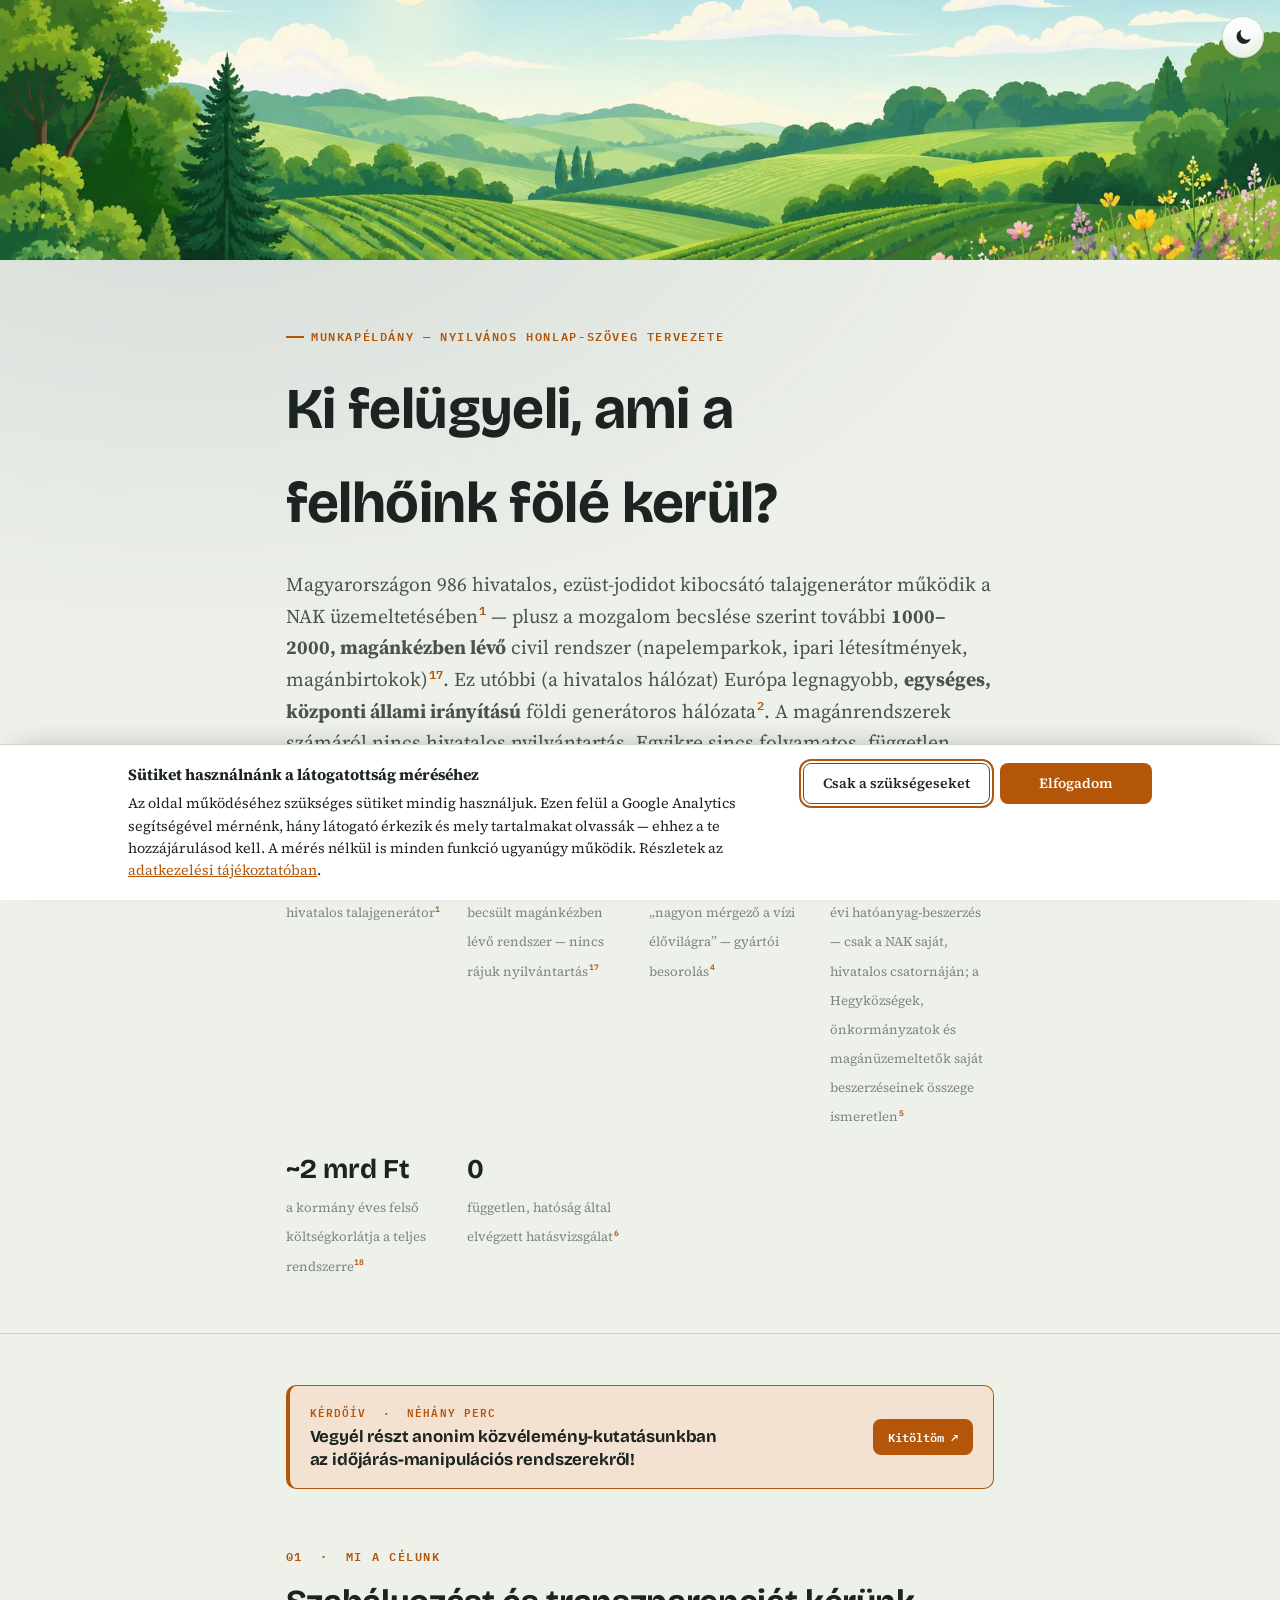
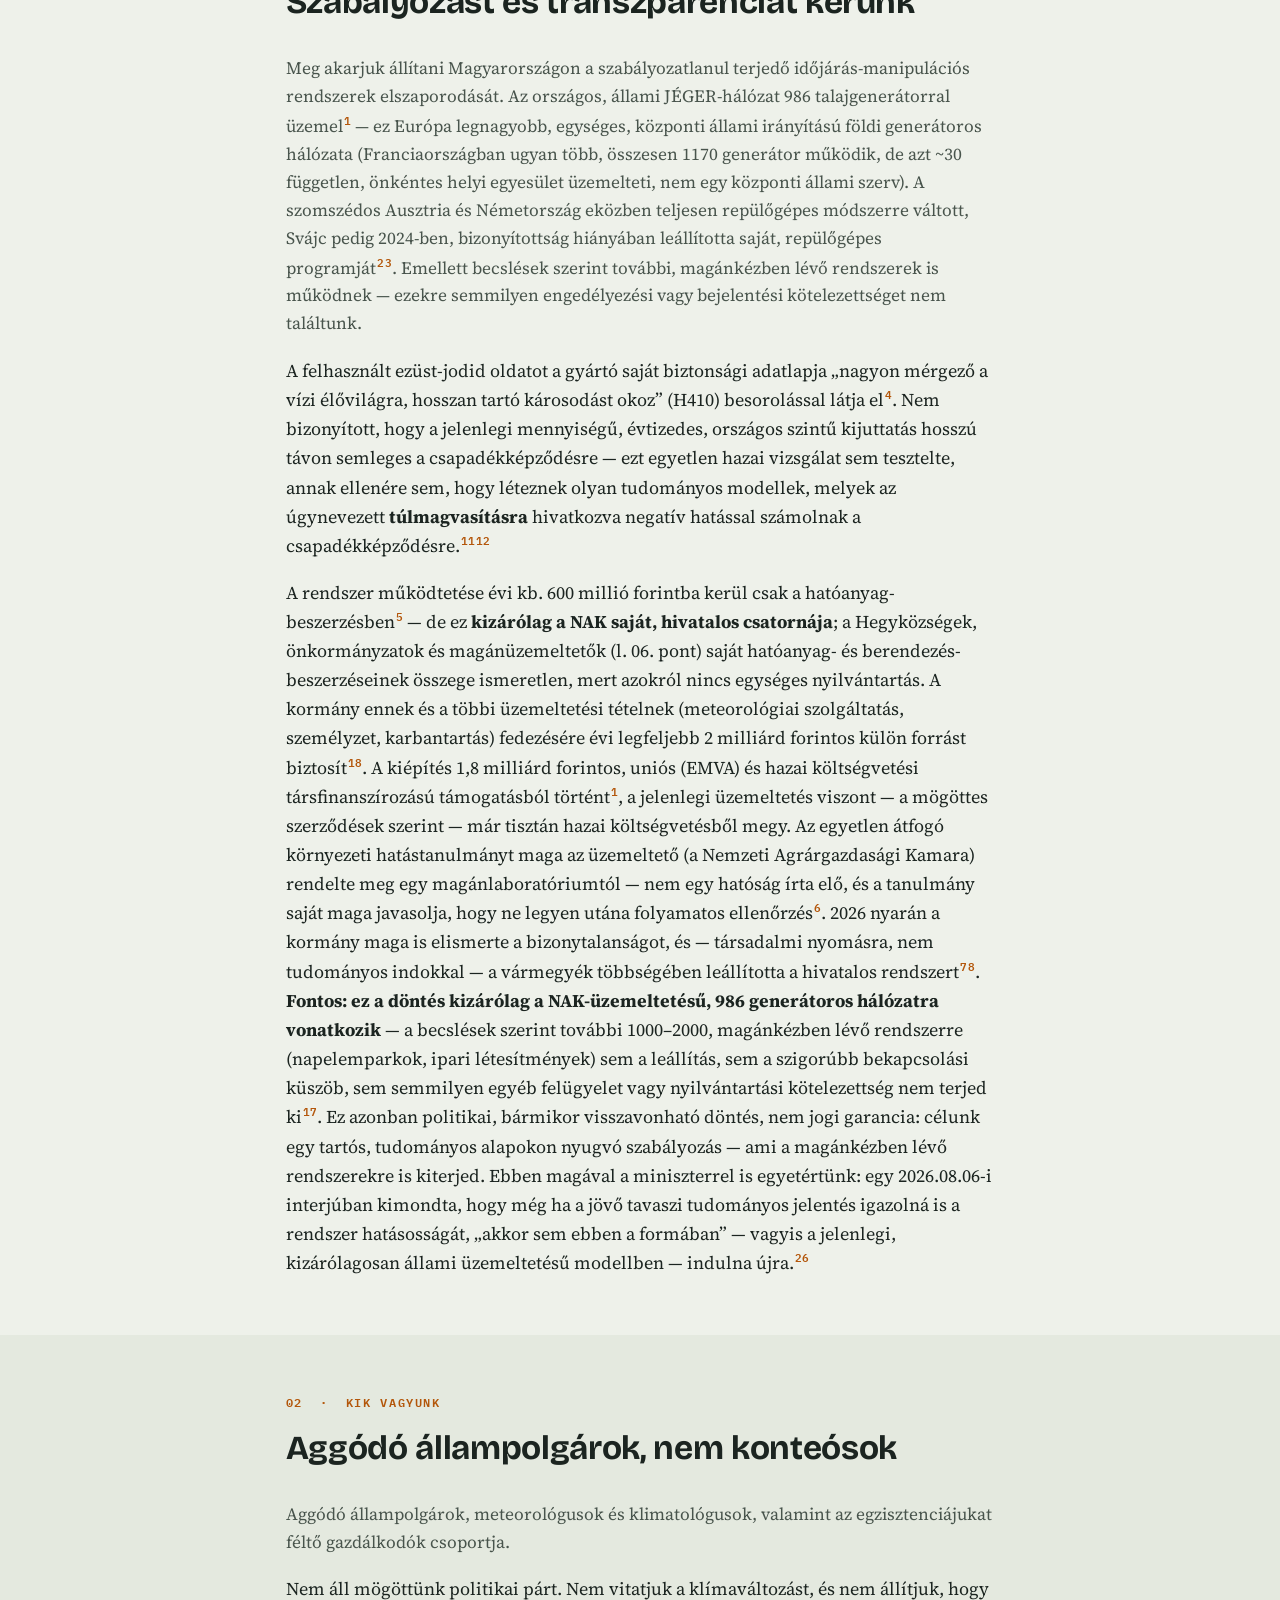
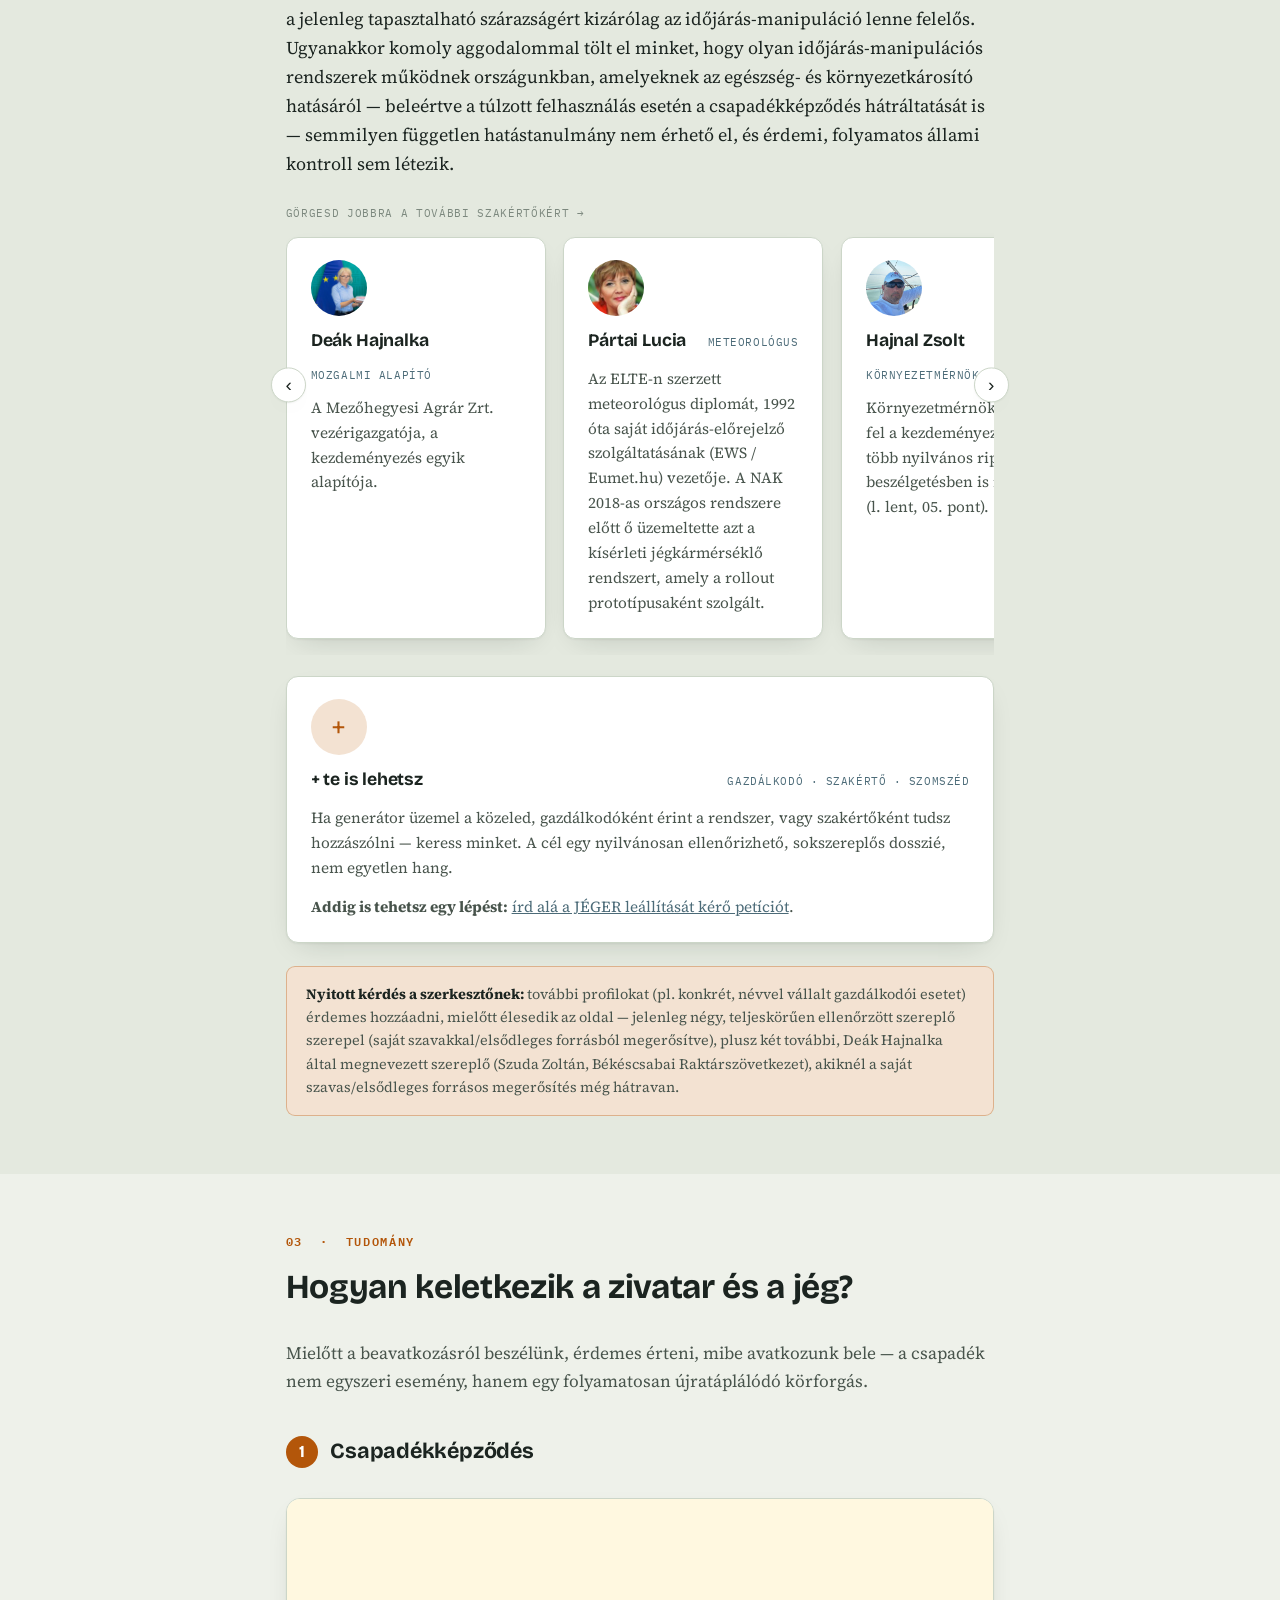
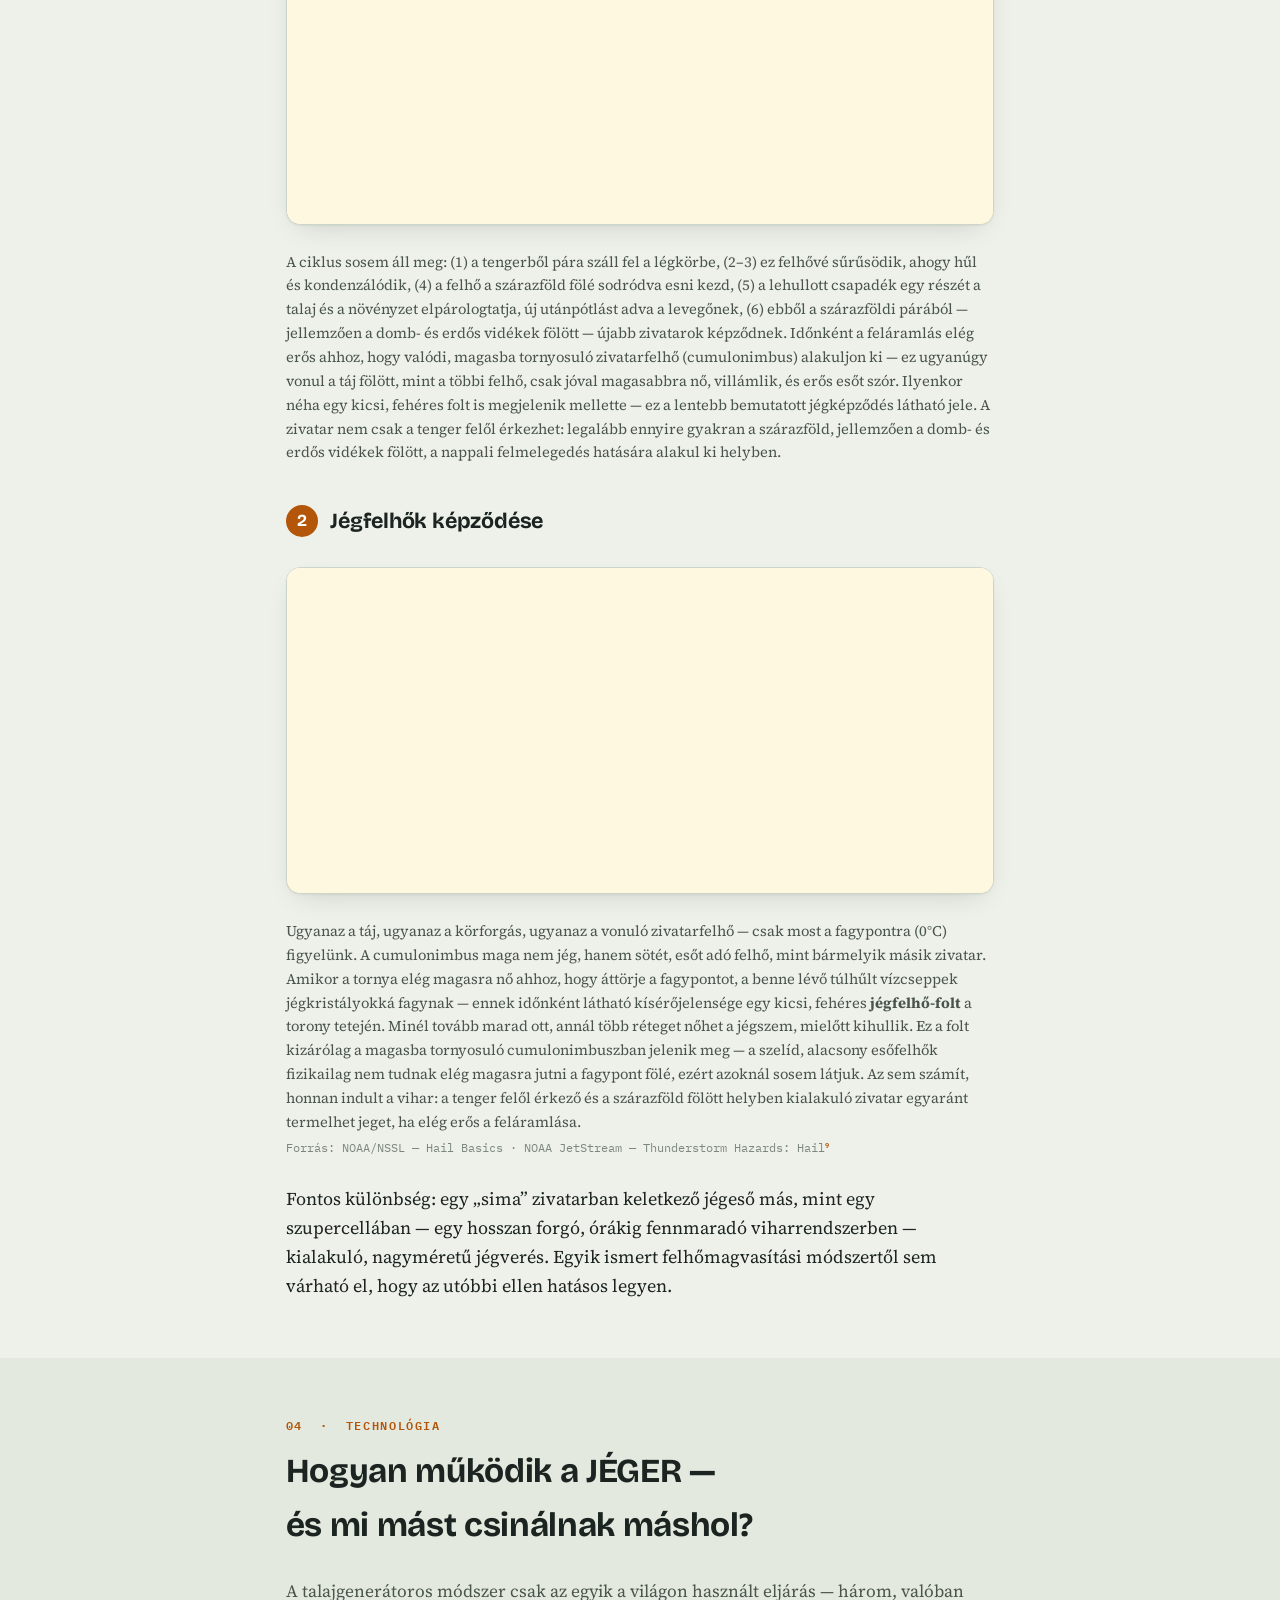
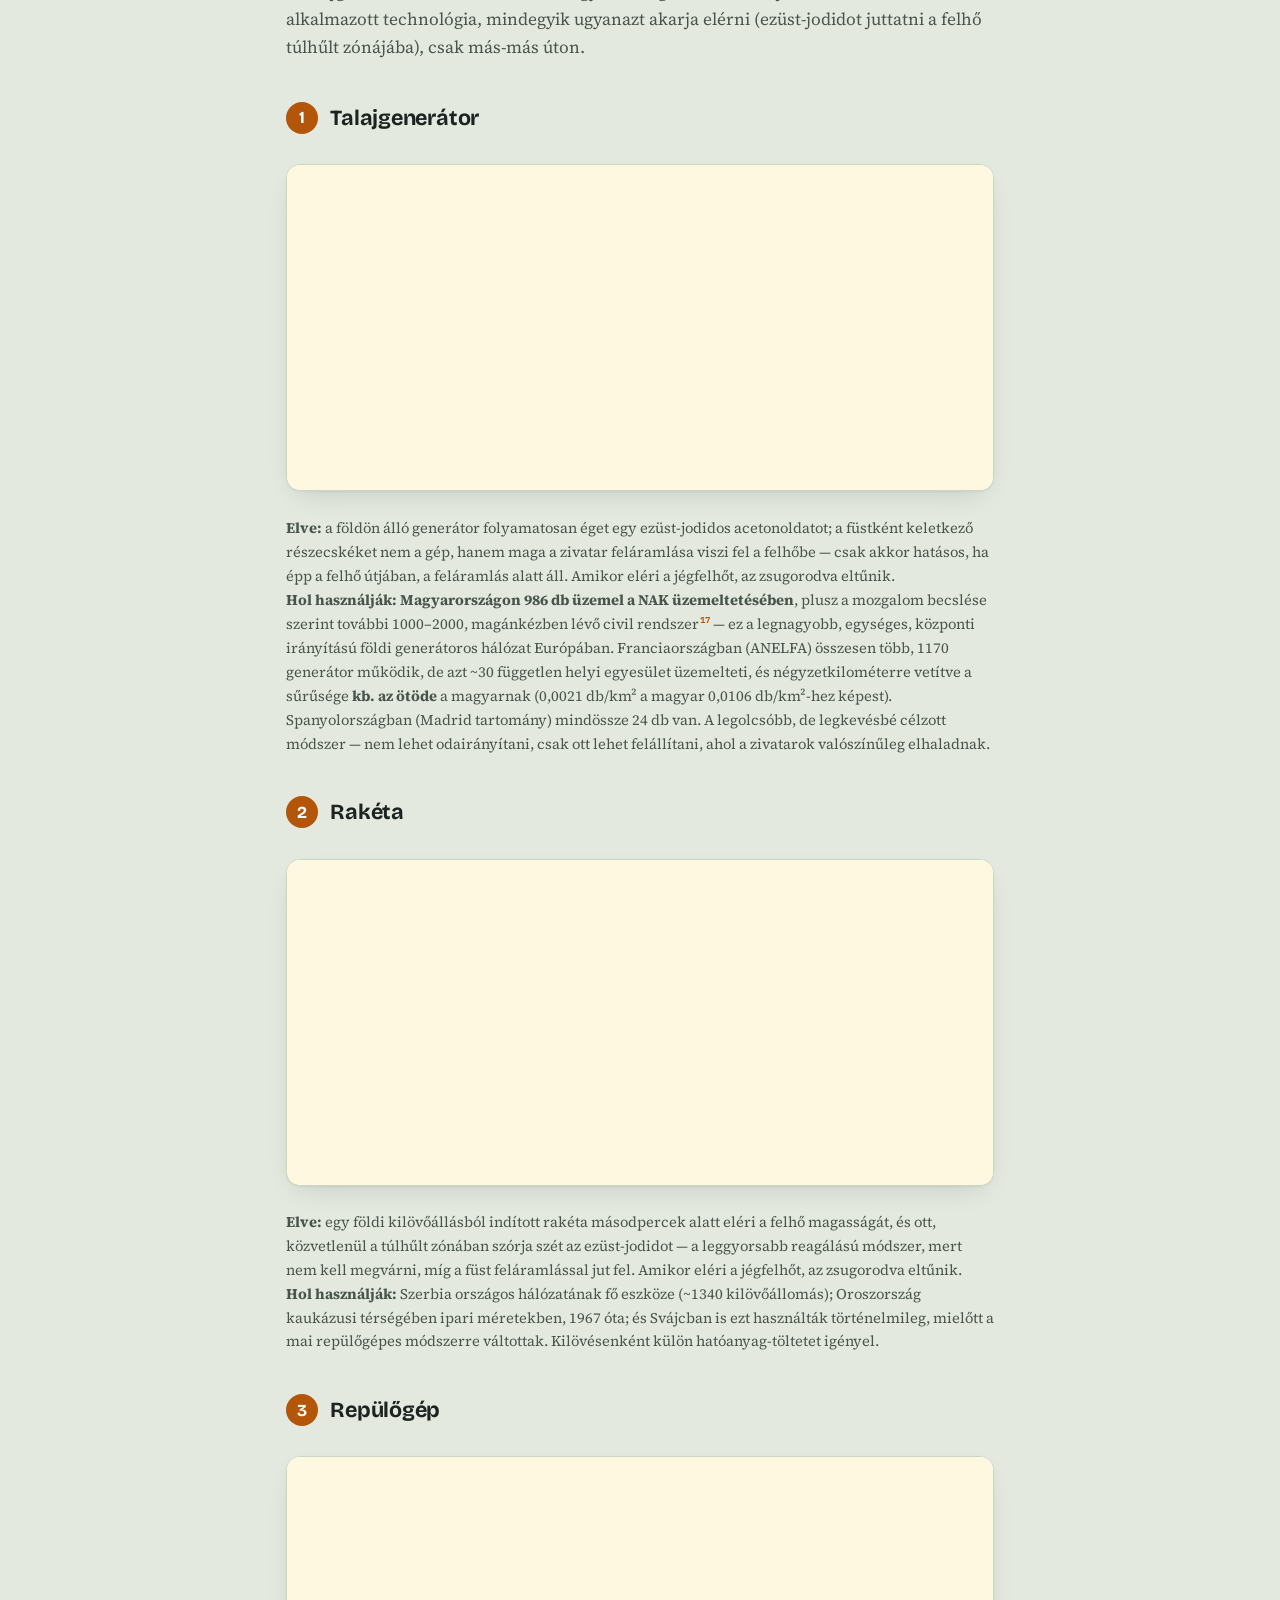
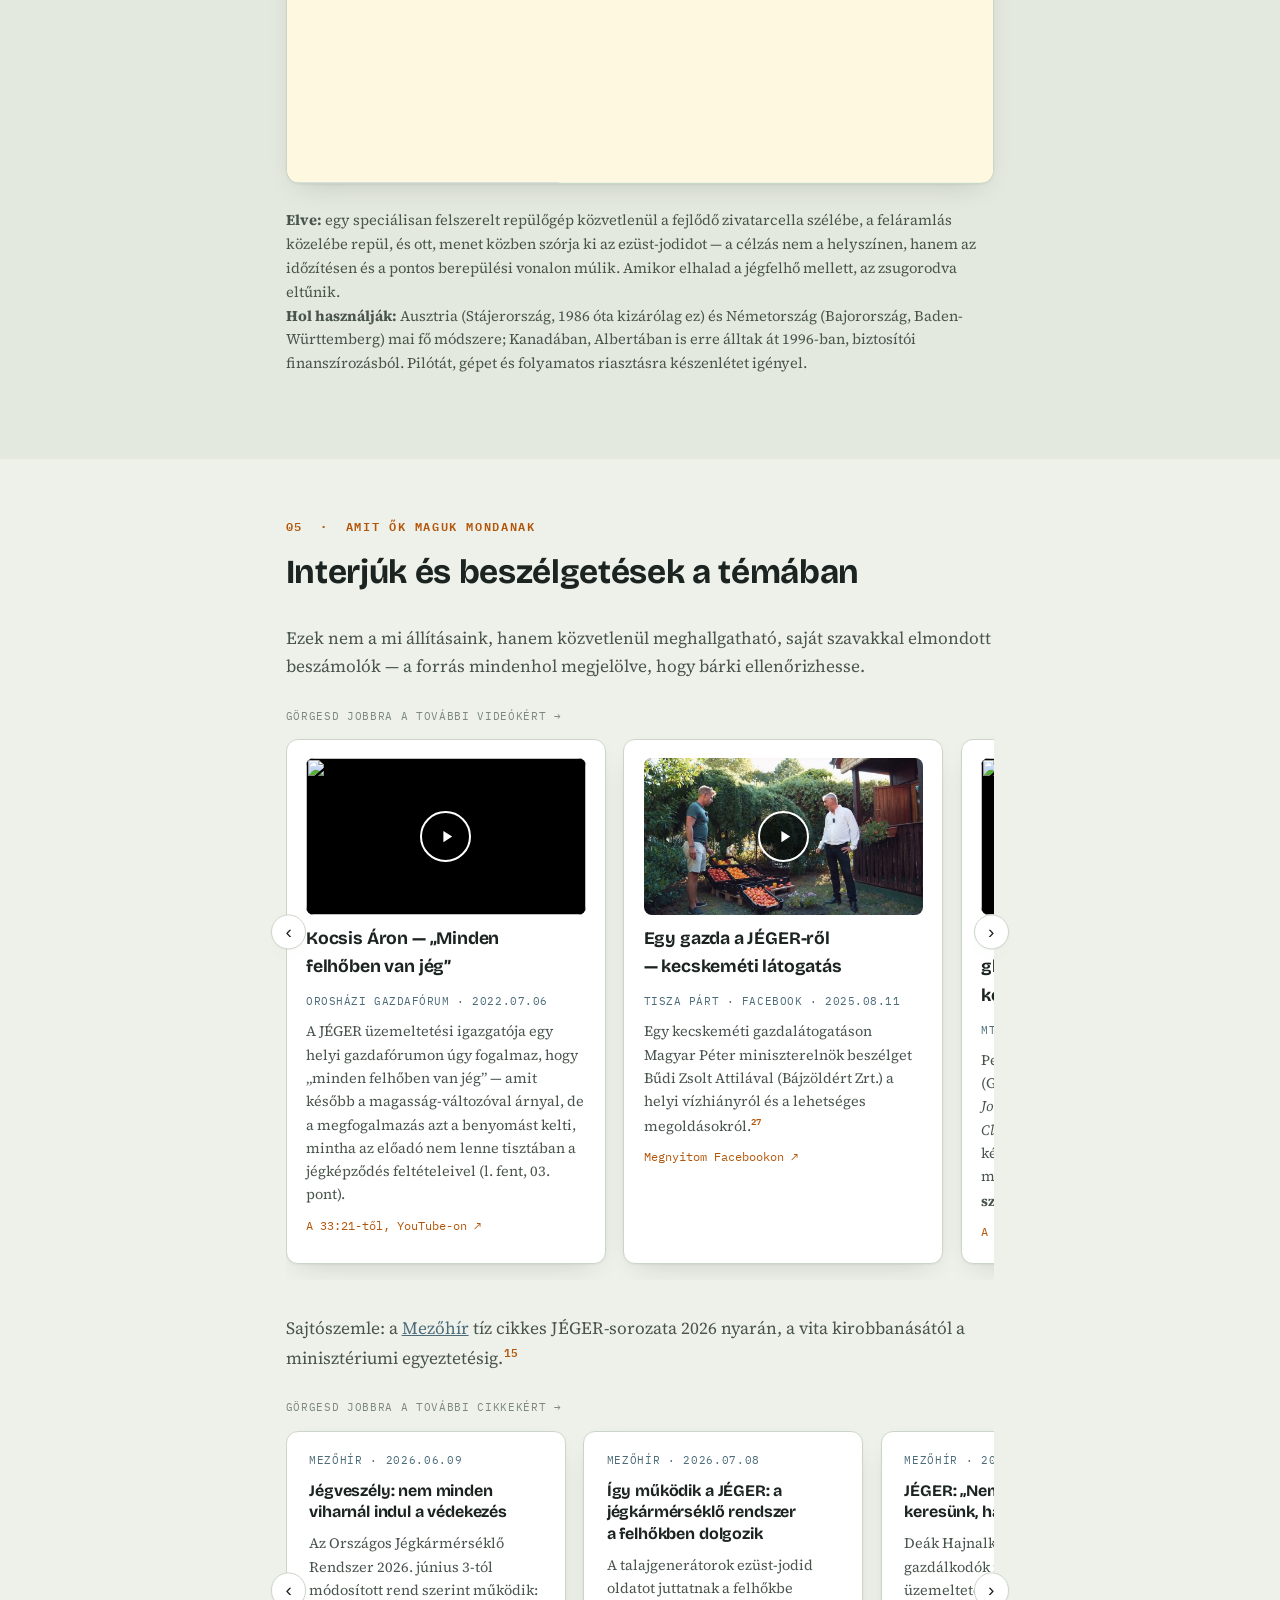
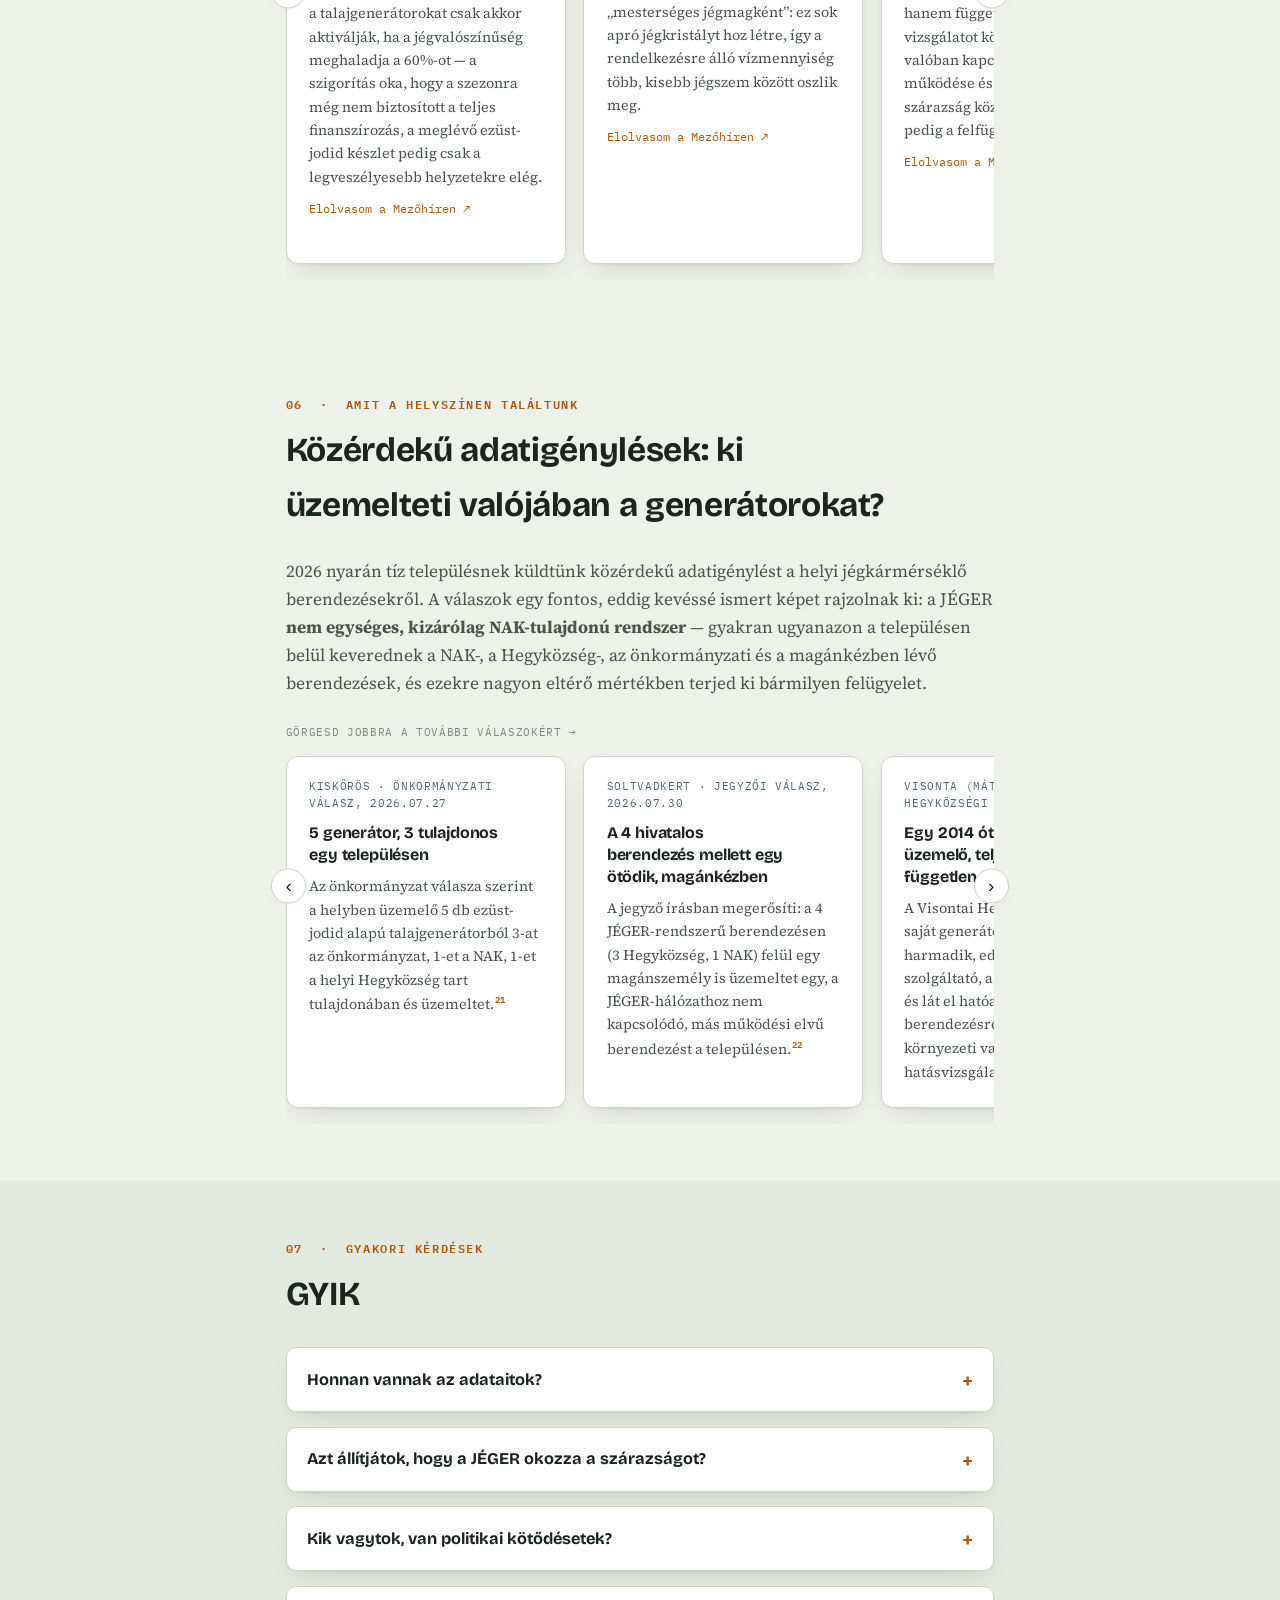
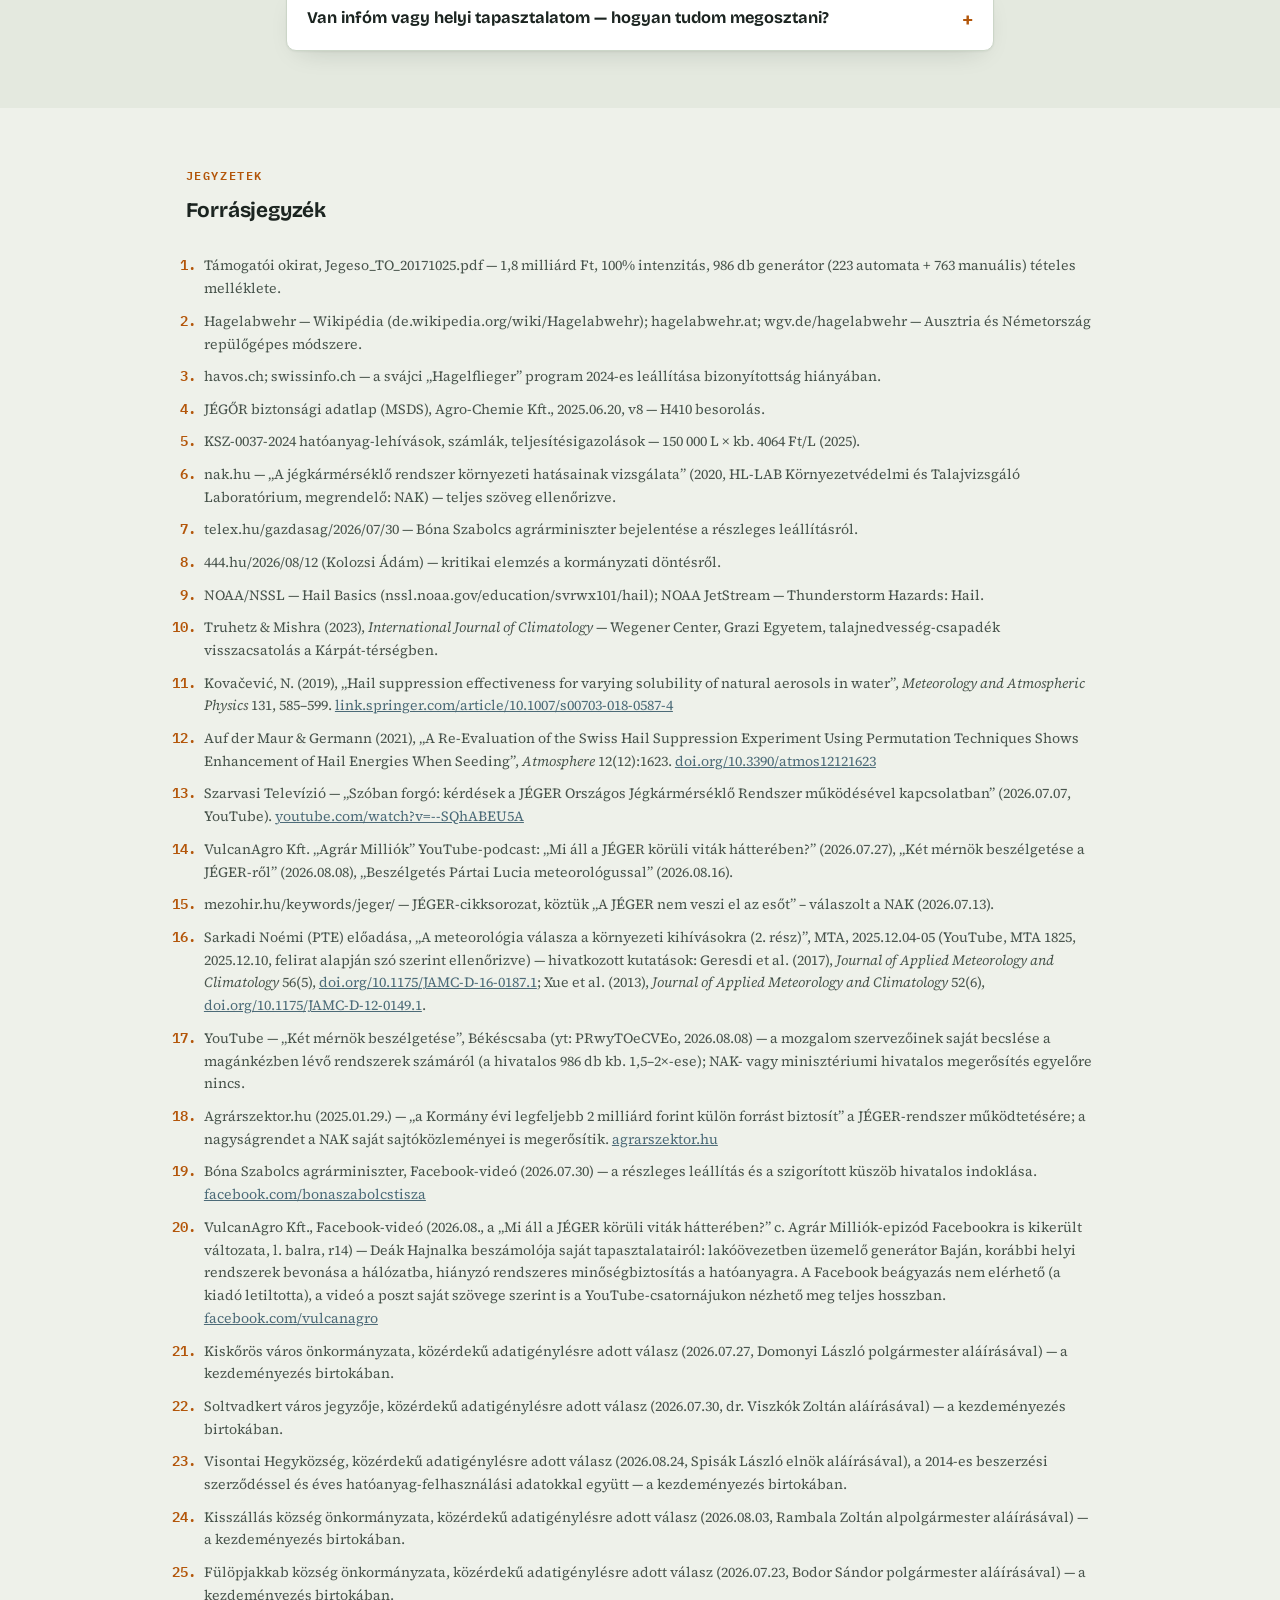
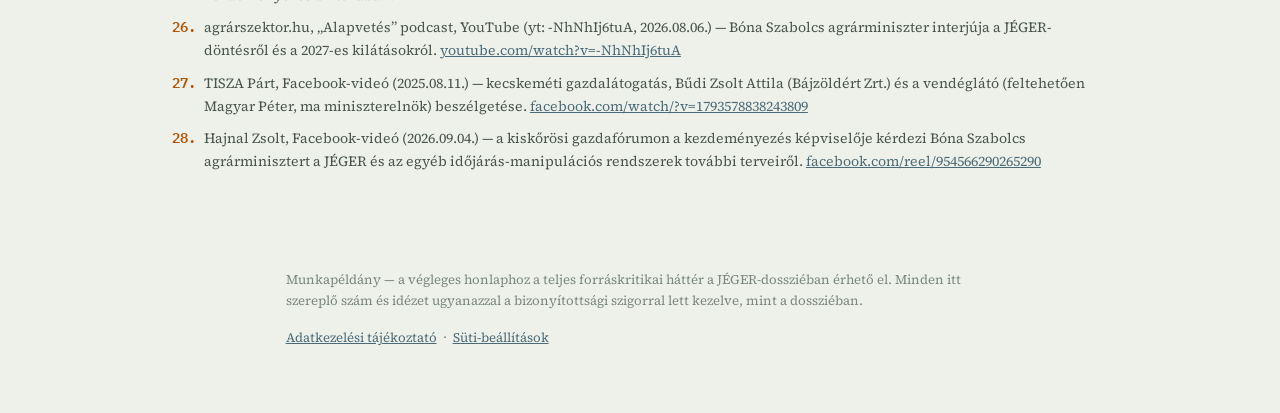
==== infotainment/index.html @ 77870c83 "Frame the reel poster on the speaker and order videos chronologically - The Kiskőrös poster is a por" ====
<!doctype html>
<html lang="hu">
<head>
<meta charset="utf-8">
<meta name="viewport" content="width=device-width,initial-scale=1">
<meta name="robots" content="noindex, nofollow, noarchive">
<title>JÉGER-kezdeményezés — Ki felügyeli, ami a felhőink fölé kerül?</title>
<meta name="description" content="Közérthető háttéranyag a JÉGER jégeső-elhárítási rendszerről: tudomány, technológia, felügyelet.">
<link rel="icon" href="/favicon.svg" type="image/svg+xml">
<link rel="icon" href="/favicon.png" type="image/png" sizes="32x32">
<link rel="apple-touch-icon" href="/apple-touch-icon.png">
<link rel="preconnect" href="https://fonts.googleapis.com">
<link rel="preconnect" href="https://fonts.gstatic.com" crossorigin>
<link href="https://fonts.googleapis.com/css2?family=Bricolage+Grotesque:opsz,wght@12..96,400..800&family=Source+Serif+4:opsz,wght@8..60,400;8..60,500;8..60,600;8..60,700&family=IBM+Plex+Mono:wght@400;500;600&display=swap" rel="stylesheet">
<style>
:root{
  --bg:#eef1ea;
  --surface:#ffffff;
  --surface-2:#e4e9df;
  --ink:#1b2420;
  --ink-soft:#48544c;
  --ink-faint:#7c887e;
  --line:#ccd6c8;
  --accent:#b3560a;
  --accent-ink:#ffffff;
  --accent-soft:#f3e2d2;
  --silver:#4c6b78;
  --silver-soft:#dde7ea;
  --shadow: 0 1px 2px rgba(20,30,25,.05), 0 10px 28px -14px rgba(20,30,25,.22);
}
:root:not([data-theme="light"]){
  @media (prefers-color-scheme: dark){
    --bg:#12181a;
    --surface:#1a2224;
    --surface-2:#212b2c;
    --ink:#e9ede5;
    --ink-soft:#b6c1b8;
    --ink-faint:#7e8a83;
    --line:#2c3a37;
    --accent:#e0873d;
    --accent-ink:#1b1206;
    --accent-soft:#3a2a17;
    --silver:#8bb0bd;
    --silver-soft:#20343a;
    --shadow: 0 1px 2px rgba(0,0,0,.35), 0 14px 34px -16px rgba(0,0,0,.6);
  }
}
:root[data-theme="dark"]{
  --bg:#12181a;
  --surface:#1a2224;
  --surface-2:#212b2c;
  --ink:#e9ede5;
  --ink-soft:#b6c1b8;
  --ink-faint:#7e8a83;
  --line:#2c3a37;
  --accent:#e0873d;
  --accent-ink:#1b1206;
  --accent-soft:#3a2a17;
  --silver:#8bb0bd;
  --silver-soft:#20343a;
  --shadow: 0 1px 2px rgba(0,0,0,.35), 0 14px 34px -16px rgba(0,0,0,.6);
}

*{box-sizing:border-box}
html{-webkit-text-size-adjust:100%}
body{
  margin:0;
  background:var(--bg);
  color:var(--ink);
  font-family:'Source Serif 4', Georgia, 'Times New Roman', serif;
  font-size:18px;
  line-height:1.62;
}
::selection{background:var(--accent);color:var(--accent-ink)}
a{color:var(--silver)}
a:hover{color:var(--accent)}

h1,h2,h3{font-family:'Bricolage Grotesque', system-ui, sans-serif; text-wrap:balance; margin:0; letter-spacing:-.01em}
.eyebrow{
  font-family:'IBM Plex Mono', ui-monospace, monospace;
  font-size:.72rem; letter-spacing:.14em; text-transform:uppercase;
  color:var(--accent); font-weight:600;
}
.status-eyebrow{
  font-family:'IBM Plex Mono', ui-monospace, monospace;
  font-size:.68rem; letter-spacing:.1em; text-transform:uppercase;
  color:var(--ink-faint);
}

@media(prefers-reduced-motion:no-preference){
  .reveal{animation:rise .7s cubic-bezier(.2,.7,.2,1) both}
  .reveal.d1{animation-delay:.08s}
  .reveal.d2{animation-delay:.16s}
  .reveal.d3{animation-delay:.24s}
  @keyframes rise{from{opacity:0; transform:translateY(14px)} to{opacity:1; transform:translateY(0)}}
}

/* ---------- header banner ---------- */
.header-banner{width:100%; line-height:0; overflow:hidden; position:relative}
.header-art{width:100%; aspect-ratio:1824/862; max-height:260px; object-fit:cover; object-position:center 42%; display:block}

/* ---------- theme toggle ---------- */
.theme-toggle{
  position:fixed; top:1rem; right:1rem; z-index:30;
  width:2.6rem; height:2.6rem; border-radius:50%;
  background:color-mix(in srgb, var(--surface) 88%, transparent);
  backdrop-filter:blur(6px);
  border:1px solid var(--line); box-shadow:var(--shadow);
  display:flex; align-items:center; justify-content:center; cursor:pointer; color:var(--ink);
}
.theme-toggle:hover{border-color:var(--accent); color:var(--accent)}
.theme-toggle svg{width:1.15rem; height:1.15rem}
.theme-toggle .icon-sun,.theme-toggle .icon-moon{display:none}
:root[data-theme="light"] .theme-toggle .icon-moon{display:block}
:root[data-theme="dark"] .theme-toggle .icon-sun{display:block}
:root:not([data-theme]) .theme-toggle .icon-moon{display:block}
@media (prefers-color-scheme: dark){
  :root:not([data-theme]) .theme-toggle .icon-moon{display:none}
  :root:not([data-theme]) .theme-toggle .icon-sun{display:block}
}

/* ---------- hero ---------- */
.hero{
  padding: 4.2rem 0 3.4rem;
  background:
    radial-gradient(ellipse 900px 500px at 15% -10%, color-mix(in srgb, var(--silver) 16%, transparent), transparent),
    var(--bg);
  border-bottom:1px solid var(--line);
}
.wrap{max-width:760px; margin:0 auto; padding:0 1.6rem}
.wrap-wide{max-width:960px; margin:0 auto; padding:0 1.6rem}
.hero .eyebrow{display:flex; align-items:center; gap:.6em; margin-bottom:1.1rem}
.hero .eyebrow::before{content:""; width:1.6em; height:2px; background:var(--accent); display:inline-block}
.hero h1{font-size:clamp(2.3rem, 1.6rem + 3vw, 3.6rem); font-weight:700}
.hero .lede{
  font-size:1.22rem; color:var(--ink-soft); margin-top:1.2rem;
}
.hero .statline{
  margin-top:2.2rem; display:grid; gap:1.1rem;
  grid-template-columns:repeat(auto-fit,minmax(150px,1fr));
  border-top:1px solid var(--line); padding-top:1.6rem;
}
.stat b{
  display:block; font-family:'Bricolage Grotesque',sans-serif; font-weight:700;
  font-size:1.7rem; color:var(--ink); font-variant-numeric:tabular-nums;
}
.stat span{font-size:.82rem; color:var(--ink-faint)}

/* ---------- section shell ---------- */
section{padding:3.6rem 0}
section.tinted{background:var(--surface-2)}
.section-head{margin-bottom:1.6rem}
.section-head h2{font-size:clamp(1.5rem,1.2rem + 1.2vw,2.1rem); font-weight:700}
.section-head .eyebrow{display:block; margin-bottom:.6rem}
p{margin:0 0 1.1rem}
p:last-child{margin-bottom:0}
.lead-p{font-size:1.08rem; color:var(--ink-soft)}

/* ---------- citations ---------- */
sup.cite{
  font-family:'IBM Plex Mono',monospace; font-size:.62em; font-weight:600;
  color:var(--accent); cursor:pointer; margin-left:.1em;
}
sup.cite a{color:inherit; text-decoration:none}
sup.cite a:hover{text-decoration:underline}

/* ---------- carousel (profiles & videos) ---------- */
.carousel-hint{
  font-family:'IBM Plex Mono',monospace; font-size:.7rem; letter-spacing:.06em; text-transform:uppercase;
  color:var(--ink-faint); margin:1.6rem 0 0;
}
.carousel{position:relative; margin-top:.7rem}
.carousel-track{
  display:flex; gap:1.1rem; overflow-x:auto; scroll-snap-type:x proximity;
  padding:.2rem .2rem 1rem; -webkit-overflow-scrolling:touch;
  scrollbar-width:thin; scrollbar-color:var(--line) transparent;
}
.carousel-track::-webkit-scrollbar{height:8px}
.carousel-track::-webkit-scrollbar-thumb{background:var(--line); border-radius:99px}
.car-btn{
  position:absolute; top:36%; transform:translateY(-50%); z-index:5;
  width:2.2rem; height:2.2rem; border-radius:50%;
  border:1px solid var(--line); background:var(--surface); color:var(--ink);
  box-shadow:var(--shadow); cursor:pointer; font-size:1.2rem; line-height:1;
  display:flex; align-items:center; justify-content:center;
}
.car-btn:hover{color:var(--accent); border-color:var(--accent)}
.car-prev{left:-.9rem}
.car-next{right:-.9rem}
@media(max-width:760px){.car-btn{display:none}}

/* ---------- profile cards ---------- */
.profile-card{
  flex:0 0 260px; scroll-snap-align:start;
  background:var(--surface); border:1px solid var(--line); border-radius:12px;
  padding:1.4rem 1.5rem; box-shadow:var(--shadow);
  display:flex; flex-direction:column; gap:.7rem;
}
.profile-cta-wrap{margin-top:1.3rem}
.profile-cta-wrap .profile-card{flex:none; max-width:none}
.avatar{
  width:56px; height:56px; border-radius:50%; flex:none; overflow:hidden;
  background:var(--surface-2); display:flex; align-items:center; justify-content:center;
}
.avatar img{width:100%; height:100%; object-fit:cover; display:block}
.avatar-placeholder{
  border:1.5px dashed var(--line); background:transparent; color:var(--ink-faint);
  font-family:'IBM Plex Mono',monospace; font-size:.72rem; font-weight:600; letter-spacing:.02em;
}
.avatar-cta{background:var(--accent-soft); color:var(--accent); font-size:1.5rem; font-weight:700}
.who{display:flex; align-items:baseline; justify-content:space-between; gap:.6em; flex-wrap:wrap}
.who h3{font-size:1.1rem}
.role{
  font-family:'IBM Plex Mono',monospace; font-size:.7rem; letter-spacing:.05em; text-transform:uppercase;
  color:var(--silver); white-space:nowrap;
}
.profile-card p{font-size:.96rem; color:var(--ink-soft); margin:0}

/* ---------- refs ---------- */
.refs{font-size:.88rem; color:var(--ink-soft)}
.refs ol{padding-left:1.3em; margin:0; display:grid; gap:.55rem}
.refs li::marker{font-family:'IBM Plex Mono',monospace; color:var(--accent); font-weight:600}
.refs a{word-break:break-word}

/* ---------- open-note ---------- */
.opennote{
  background:var(--accent-soft); border:1px solid color-mix(in srgb, var(--accent) 35%, transparent);
  border-radius:9px; padding:1rem 1.2rem; font-size:.9rem; color:var(--ink-soft); margin-top:1.4rem;
}
.opennote b{color:var(--ink)}

/* ---------- video cards ---------- */
.video-card{
  flex:0 0 320px; scroll-snap-align:start;
  background:var(--surface); border:1px solid var(--line); border-radius:12px;
  padding:1.1rem 1.2rem 1.3rem; box-shadow:var(--shadow);
  display:flex; flex-direction:column; gap:.6rem;
}
.video-embed{position:relative; aspect-ratio:16/9; border-radius:8px; overflow:hidden; background:#000}
.video-embed iframe{position:absolute; inset:0; width:100%; height:100%; border:0}
.video-card p{font-size:.9rem; color:var(--ink-soft); margin:0}
.video-card a.watch{font-family:'IBM Plex Mono',monospace; font-size:.75rem; color:var(--accent); text-decoration:none}
.video-card a.watch:hover{text-decoration:underline}

/* ---------- survey banner ---------- */
.survey-wrap{padding-top:3.2rem}
.survey-banner{
  display:flex; align-items:center; gap:1.1rem; flex-wrap:wrap; justify-content:space-between;
  background:var(--accent-soft); border:1px solid var(--accent); border-left-width:4px;
  border-radius:10px; padding:1.05rem 1.25rem; text-decoration:none; color:inherit;
  transition:transform .15s ease, box-shadow .15s ease;
}
.survey-banner:hover{transform:translateY(-1px); box-shadow:var(--shadow)}
.survey-banner .sb-text{flex:1 1 20rem; min-width:0}
.survey-banner .sb-eyebrow{
  display:block; margin-bottom:.3rem; font-family:'IBM Plex Mono',monospace;
  font-size:.7rem; letter-spacing:.1em; text-transform:uppercase; color:var(--accent); font-weight:600;
}
.survey-banner h2{font-size:1.05rem; font-weight:700; line-height:1.35; margin:0}
.survey-banner .sb-cta{
  flex:0 0 auto; font-family:'IBM Plex Mono',monospace; font-size:.78rem; font-weight:600;
  color:var(--accent-ink); background:var(--accent); padding:.62em 1.2em; border-radius:8px; white-space:nowrap;
}
@media (max-width:560px){.survey-banner .sb-cta{width:100%; text-align:center}}

/* ---------- press cards ---------- */
.press-card{
  flex:0 0 280px; scroll-snap-align:start;
  background:var(--surface); border:1px solid var(--line); border-radius:12px;
  padding:1.3rem 1.4rem; box-shadow:var(--shadow);
  display:flex; flex-direction:column; gap:.6rem;
}
.press-card .outlet{
  font-family:'IBM Plex Mono',monospace; font-size:.68rem; letter-spacing:.06em; text-transform:uppercase;
  color:var(--silver);
}
.press-card h3{font-size:1rem; line-height:1.35}
.press-card p{font-size:.9rem; color:var(--ink-soft); margin:0}
.press-card a.watch{font-family:'IBM Plex Mono',monospace; font-size:.75rem; color:var(--accent); text-decoration:none}
.press-card a.watch:hover{text-decoration:underline}

/* ---------- FAQ ---------- */
.faq-list{display:grid; gap:.9rem; margin-top:1.6rem}
.faq-item{
  background:var(--surface); border:1px solid var(--line); border-radius:10px;
  padding:1rem 1.3rem; box-shadow:var(--shadow);
}
.faq-item summary{
  font-family:'Bricolage Grotesque',sans-serif; font-weight:700; font-size:1.02rem;
  cursor:pointer; list-style:none; display:flex; align-items:center; justify-content:space-between; gap:1rem;
}
.faq-item summary::-webkit-details-marker{display:none}
.faq-item summary::after{content:"+"; font-family:'IBM Plex Mono',monospace; color:var(--accent); font-size:1.2rem; flex:none}
.faq-item[open] summary::after{content:"–"}
.faq-item p{margin-top:.8rem; font-size:.96rem; color:var(--ink-soft)}

/* ---------- video poster + modal ---------- */
.video-embed.video-poster{cursor:pointer}
.video-embed.video-poster img{width:100%; height:100%; object-fit:cover; display:block}
.video-embed.video-poster .play-btn{
  position:absolute; inset:0; margin:auto; width:3.2rem; height:3.2rem; border-radius:50%;
  background:color-mix(in srgb, #000 55%, transparent); border:2px solid #fff;
  display:flex; align-items:center; justify-content:center; color:#fff; pointer-events:none;
  transition:background .15s ease, border-color .15s ease;
}
.video-embed.video-poster .play-btn svg{width:1.2rem; height:1.2rem; margin-left:.15rem}
.video-embed.video-poster:hover .play-btn,.video-embed.video-poster:focus-visible .play-btn{background:var(--accent); border-color:var(--accent)}

.video-modal{
  position:fixed; inset:0; z-index:50; display:flex; align-items:center; justify-content:center;
  background:rgba(10,14,12,.86); padding:2.4rem 1.2rem;
}
.video-modal[hidden]{display:none}
.video-modal-box{
  position:relative; width:min(920px, 100%); aspect-ratio:16/9; background:#000; border-radius:10px; overflow:hidden;
  box-shadow:0 20px 60px -10px rgba(0,0,0,.6);
}
/* álló (telefonnal rögzített) videó: a magassághoz igazodik, hogy a teljes kép látszódjon */
.video-modal-box.portrait{
  width:auto; height:100%; max-width:100%; aspect-ratio:9/16;
}
.video-modal-box iframe{position:absolute; inset:0; width:100%; height:100%; border:0}
.video-modal-close{
  position:absolute; top:.6rem; right:.6rem; z-index:2; width:2.2rem; height:2.2rem; border-radius:50%;
  background:rgba(10,14,12,.7); border:1px solid rgba(255,255,255,.4); color:#fff; cursor:pointer;
  display:flex; align-items:center; justify-content:center; font-size:1.1rem;
}
.video-modal-close:hover{background:var(--accent); border-color:var(--accent)}

/* ---------- contact form ---------- */
.contact-form{display:grid; gap:.7rem; margin-top:1.1rem; max-width:32rem}
.contact-form label{
  font-family:'IBM Plex Mono',monospace; font-size:.72rem; letter-spacing:.04em; text-transform:uppercase;
  color:var(--ink-faint); display:block; margin-bottom:.3rem;
}
.contact-form input,.contact-form textarea{
  width:100%; font:inherit; font-size:.95rem; padding:.6rem .8rem;
  border:1px solid var(--line); border-radius:7px; background:var(--surface); color:var(--ink);
}
.contact-form input:focus,.contact-form textarea:focus{outline:none; border-color:var(--accent)}
.contact-form textarea{resize:vertical; min-height:5rem}
.contact-form button{
  justify-self:start; font-family:'IBM Plex Mono',monospace; font-size:.82rem; font-weight:600;
  padding:.6rem 1.3rem; border-radius:99px; border:none; background:var(--accent); color:var(--accent-ink);
  cursor:pointer;
}
.contact-form button:hover{opacity:.9}
.contact-form .contact-note{font-size:.8rem; color:var(--ink-faint); margin:0}

footer{padding:2.4rem 0 4rem; color:var(--ink-faint); font-size:.82rem}

/* ---------- diagrams ---------- */
.figure{margin:1.8rem 0 1.6rem}
.diagram-card{
  background:var(--surface); border:1px solid var(--line); border-radius:12px;
  padding:1.5rem 1.5rem 1.2rem; box-shadow:var(--shadow); overflow-x:auto;
}
.figure svg{display:block; width:100%; height:auto; min-width:420px; color:var(--ink)}
.figure figcaption{
  margin-top:1.6rem; font-size:.92rem; color:var(--ink-soft);
}
.figure figcaption .src-note{
  display:block; margin-top:.3rem; font-family:'IBM Plex Mono',monospace; font-size:.72rem; color:var(--ink-faint);
}
.lbl{font-family:'IBM Plex Mono',monospace; font-size:11px; letter-spacing:.02em}
.lbl-eyebrow{font-family:'IBM Plex Mono',monospace; font-size:9.5px; letter-spacing:.09em}
.lbl-lg{font-family:'Bricolage Grotesque',sans-serif; font-size:13.5px; font-weight:700}
.acc{color:var(--accent)}
.slv{color:var(--silver)}
.dim{opacity:.5}
.dim2{opacity:.28}
.diagram-card svg [class*="fill-"]{fill:currentColor}
.diagram-card svg [class*="stroke-"]{stroke:currentColor}

@media(prefers-reduced-motion:no-preference){
  .rising{animation:rise-fade 3.1s linear infinite; transform-box:fill-box; transform-origin:center}
  .rising.p2{animation-delay:-1.05s}
  .rising.p3{animation-delay:-2.1s}
  @keyframes rise-fade{
    0%{transform:translate(0,0); opacity:0}
    12%{opacity:.95}
    85%{opacity:.95}
    100%{transform:translate(var(--dx,0),var(--dy,-200px)); opacity:0}
  }
  .embryo{animation:embryo-journey 6.4s ease-in-out infinite; transform-box:fill-box; transform-origin:center}
  @keyframes embryo-journey{
    0%{transform:translate(0,0) scale(.65); opacity:.95}
    52%{transform:translate(8px,-255px) scale(1.55); opacity:1}
    68%{transform:translate(10px,-245px) scale(1.55); opacity:1}
    100%{transform:translate(34px,145px) scale(2.5); opacity:0}
  }
  .cloud-drift{animation:drift-sea 26s linear infinite; transform-box:fill-box; transform-origin:center}
  .cloud-drift.cB{animation-delay:-13s}
  .cloud-mature{animation:mature-fade 26s linear infinite; transform-box:fill-box; transform-origin:center}
  .cloud-mature.cB{animation-delay:-13s}
  .cloud-rain{animation:mature-fade 26s linear infinite; transform-box:fill-box; transform-origin:center}
  .cloud-rain.cB{animation-delay:-13s}
  .cloud-rain line{animation:rain-streak .5s linear infinite}
  @keyframes drift-sea{
    0%{transform:translateX(0); opacity:0}
    8%{opacity:1}
    85%{opacity:1}
    100%{transform:translateX(640px); opacity:0}
  }
  @keyframes mature-fade{
    0%{opacity:0} 35%{opacity:0} 55%{opacity:1} 80%{opacity:1} 95%{opacity:0} 100%{opacity:0}
  }
  .land-cloud{animation:drift-land 26s linear infinite; transform-box:fill-box; transform-origin:center}
  .land-mature{animation:mature-fade-land 26s linear infinite; transform-box:fill-box; transform-origin:center}
  .land-rain{animation:mature-fade-land 26s linear infinite; transform-box:fill-box; transform-origin:center}
  @keyframes drift-land{
    0%{transform:translateX(0) scale(.35); opacity:0}
    40%{transform:translateX(0) scale(.35); opacity:0}
    56%{transform:translateX(0) scale(1); opacity:1}
    82%{transform:translateX(150px) scale(1); opacity:1}
    96%{transform:translateX(200px) scale(1); opacity:0}
    100%{transform:translateX(200px) scale(1); opacity:0}
  }
  @keyframes mature-fade-land{
    0%{opacity:0} 58%{opacity:0} 70%{opacity:1} 90%{opacity:1} 97%{opacity:0} 100%{opacity:0}
  }
  @keyframes rain-streak{0%{stroke-dashoffset:0} 100%{stroke-dashoffset:-11px}}

  /* the storm drifts exactly like the ordinary clouds — just taller, darker, offset in time */
  .storm-cell{animation:drift-sea 26s linear infinite; animation-delay:-4s; transform-box:fill-box; transform-origin:center}
  .storm-mature{animation:storm-rain-fade 26s linear infinite; animation-delay:-4s; transform-box:fill-box; transform-origin:center}
  .storm-rain{animation:storm-rain-fade 26s linear infinite; animation-delay:-4s; transform-box:fill-box; transform-origin:center}
  .storm-rain line{animation:rain-streak .4s linear infinite}
  @keyframes storm-rain-fade{
    0%{opacity:0} 12%{opacity:0} 22%{opacity:1} 75%{opacity:1} 86%{opacity:0} 100%{opacity:0}
  }
  .storm-lightning{animation:storm-lightning-flash 26s linear infinite; animation-delay:-4s}
  @keyframes storm-lightning-flash{
    0%,24%,25.3%,38%,39.3%,52%,53.3%,66%,67.3%,100%{opacity:0}
    24.6%{opacity:1} 38.6%{opacity:1} 52.6%{opacity:1} 66.6%{opacity:1}
  }
  .storm-flash{animation:storm-scene-flash 26s linear infinite; animation-delay:-4s}
  @keyframes storm-scene-flash{
    0%,24%,25.3%,38%,39.3%,52%,53.3%,66%,67.3%,100%{opacity:0}
    24.6%{opacity:.22} 38.6%{opacity:.18} 52.6%{opacity:.2} 66.6%{opacity:.18}
  }

  /* the small ice cloudlet: an occasional companion, not the whole storm — purely a natural phenomenon here, no intervention */
  .ice-cloudlet{animation:ice-appear 26s linear infinite; animation-delay:-4s; transform-box:fill-box; transform-origin:center}
  @keyframes ice-appear{
    0%,30%{opacity:0} 40%{opacity:1} 58%{opacity:1} 68%,100%{opacity:0}
  }
  .ice-label{animation:ice-appear 26s linear infinite; animation-delay:-4s; transform-box:fill-box; transform-origin:center}

  /* a second storm, born over land above the forest — hail doesn't care whether the storm started over sea or land */
  .storm-cell-land{animation:drift-land 26s linear infinite; animation-delay:-9s; transform-box:fill-box; transform-origin:center}
  .storm-mature-land{animation:storm-rain-fade-land 26s linear infinite; animation-delay:-9s; transform-box:fill-box; transform-origin:center}
  .storm-rain-land{animation:storm-rain-fade-land 26s linear infinite; animation-delay:-9s; transform-box:fill-box; transform-origin:center}
  .storm-rain-land line{animation:rain-streak .4s linear infinite}
  @keyframes storm-rain-fade-land{
    0%{opacity:0} 40%{opacity:0} 50%{opacity:1} 78%{opacity:1} 88%{opacity:0} 100%{opacity:0}
  }
  .storm-lightning-land{animation:storm-lightning-flash-land 26s linear infinite; animation-delay:-9s}
  @keyframes storm-lightning-flash-land{
    0%,52%,53.3%,63%,64.3%,73%,74.3%,100%{opacity:0}
    52.6%{opacity:1} 63.6%{opacity:1} 73.6%{opacity:1}
  }
  .storm-flash-land{animation:storm-scene-flash-land 26s linear infinite; animation-delay:-9s}
  @keyframes storm-scene-flash-land{
    0%,52%,53.3%,63%,64.3%,73%,74.3%,100%{opacity:0}
    52.6%{opacity:.2} 63.6%{opacity:.18} 73.6%{opacity:.2}
  }
  .ice-cloudlet-land{animation:ice-appear-land 26s linear infinite; animation-delay:-9s; transform-box:fill-box; transform-origin:center}
  @keyframes ice-appear-land{
    0%,56%{opacity:0} 64%{opacity:1} 80%{opacity:1} 88%,100%{opacity:0}
  }
  .ice-label-land{animation:ice-appear-land 26s linear infinite; animation-delay:-9s; transform-box:fill-box; transform-origin:center}

  /* dedicated variants for the 04. method scenes: the ice cloudlet shrinks away as the defender neutralises it */
  .ice-cloudlet-v{animation:ice-appear-v 26s linear infinite; animation-delay:-4s; transform-box:fill-box; transform-origin:center}
  @keyframes ice-appear-v{
    0%,30%{opacity:0; transform:scale(.35)}
    38%{opacity:1; transform:scale(1)}
    53%{opacity:1; transform:scale(1)}
    64%{opacity:0; transform:scale(.1)}
    100%{opacity:0; transform:scale(.1)}
  }
  .ice-label-v{animation:ice-appear-v 26s linear infinite; animation-delay:-4s; transform-box:fill-box; transform-origin:center}
  .ice-cloudlet-v-land{animation:ice-appear-v-land 26s linear infinite; animation-delay:-9s; transform-box:fill-box; transform-origin:center}
  @keyframes ice-appear-v-land{
    0%,56%{opacity:0; transform:scale(.35)}
    64%{opacity:1; transform:scale(1)}
    78%{opacity:1; transform:scale(1)}
    86%{opacity:0; transform:scale(.1)}
    100%{opacity:0; transform:scale(.1)}
  }
  .ice-label-v-land{animation:ice-appear-v-land 26s linear infinite; animation-delay:-9s; transform-box:fill-box; transform-origin:center}

  /* defenders shared by the three method-scenes: generator smoke, rocket launch, plane pass, impact flash */
  .gen-mini-smoke{animation:rise-fade 3.4s linear infinite; transform-box:fill-box; transform-origin:center}
  .rocket-mini{animation:rocket-mini-launch 26s linear infinite; animation-delay:-4s; transform-box:fill-box; transform-origin:center}
  @keyframes rocket-mini-launch{
    0%,38%{transform:translate(0,0); opacity:0}
    42%{opacity:1}
    52%{transform:translate(-141px,-203px); opacity:1}
    55%{transform:translate(-145px,-207px); opacity:0}
    100%{transform:translate(-145px,-207px); opacity:0}
  }
  .plane-mini-v{animation:plane-mini-v-fly 26s linear infinite; animation-delay:-4s; transform-box:fill-box; transform-origin:center}
  @keyframes plane-mini-v-fly{
    0%,36%{transform:translate(0,0); opacity:0}
    40%{opacity:1}
    52%{transform:translate(-380px,10px); opacity:1}
    62%{transform:translate(-560px,12px); opacity:0}
    100%{transform:translate(-560px,12px); opacity:0}
  }
  .rocket-mini-trail{animation:rocket-mini-trail-fade 26s linear infinite; animation-delay:-4s}
  @keyframes rocket-mini-trail-fade{
    0%,38%{opacity:0} 42%{opacity:.6} 52%{opacity:.6} 55%{opacity:0} 100%{opacity:0}
  }
  .rocket-mini-land{animation:rocket-mini-launch-land 26s linear infinite; transform-box:fill-box; transform-origin:center}
  @keyframes rocket-mini-launch-land{
    0%,66%{transform:translateY(0); opacity:0}
    70%{opacity:1}
    79%{transform:translateY(-171px); opacity:1}
    82%{transform:translateY(-174px); opacity:0}
    100%{transform:translateY(-174px); opacity:0}
  }
  .rocket-mini-trail-land{animation:rocket-mini-trail-fade-land 26s linear infinite}
  @keyframes rocket-mini-trail-fade-land{
    0%,66%{opacity:0} 70%{opacity:.6} 79%{opacity:.6} 82%{opacity:0} 100%{opacity:0}
  }
  .plane-mini{animation:plane-mini-fly 26s linear infinite; transform-box:fill-box; transform-origin:center}
  @keyframes plane-mini-fly{
    0%,41%{transform:translate(0,0); opacity:0}
    45%{opacity:1}
    59%{transform:translate(175px,-58px); opacity:1}
    63%{opacity:0}
    100%{transform:translate(175px,-58px); opacity:0}
  }
  .plane-mini-land{animation:plane-mini-fly-land 26s linear infinite; transform-box:fill-box; transform-origin:center}
  @keyframes plane-mini-fly-land{
    0%,63%{transform:translate(0,0); opacity:0}
    67%{opacity:1}
    80%{transform:translate(150px,-50px); opacity:1}
    84%{opacity:0}
    100%{transform:translate(150px,-50px); opacity:0}
  }
  .impact-burst-v{animation:impact-flash-v 26s linear infinite; animation-delay:-4s; transform-box:fill-box; transform-origin:center}
  @keyframes impact-flash-v{
    0%,49%{opacity:0; transform:scale(.3)}
    52%{opacity:1; transform:scale(1.4)}
    60%{opacity:0; transform:scale(2.2)}
    100%{opacity:0}
  }
  .impact-burst-v-land{animation:impact-flash-v-land 26s linear infinite; animation-delay:-9s; transform-box:fill-box; transform-origin:center}
  @keyframes impact-flash-v-land{
    0%,75%{opacity:0; transform:scale(.3)}
    80%{opacity:1; transform:scale(1.4)}
    88%{opacity:0; transform:scale(2.2)}
    100%{opacity:0}
  }

  /* method diagrams: aircraft pass and rocket launch */
  .plane{animation:plane-fly 7s ease-in-out infinite; transform-box:fill-box; transform-origin:center}
  @keyframes plane-fly{
    0%{transform:translate(0,0)}
    45%{transform:translate(380px,-78px)}
    58%{transform:translate(430px,-84px)}
    100%{transform:translate(780px,-118px)}
  }
  .plane-puff{animation:puff-appear 7s ease-in-out infinite; transform-box:fill-box; transform-origin:center}
  .plane-puff.pp2{animation-delay:.25s}
  .plane-puff.pp3{animation-delay:.5s}
  @keyframes puff-appear{
    0%,42%{opacity:0; transform:scale(.4)}
    50%{opacity:.9; transform:scale(1)}
    66%{opacity:0; transform:scale(1.8)}
    100%{opacity:0}
  }
  .rocket{animation:rocket-launch 4.5s cubic-bezier(.32,.6,.2,1) infinite; transform-box:fill-box; transform-origin:center}
  @keyframes rocket-launch{
    0%{transform:translateY(0); opacity:0}
    6%{opacity:1}
    55%{transform:translateY(-262px); opacity:1}
    60%{transform:translateY(-266px); opacity:0}
    100%{transform:translateY(-266px); opacity:0}
  }
  .rocket-trail{animation:trail-fade 4.5s cubic-bezier(.32,.6,.2,1) infinite}
  @keyframes trail-fade{
    0%{opacity:0} 6%{opacity:.55} 50%{opacity:.55} 58%{opacity:0} 100%{opacity:0}
  }
  .rocket-burst{animation:burst-flash 4.5s cubic-bezier(.32,.6,.2,1) infinite; transform-box:fill-box; transform-origin:center}
  @keyframes burst-flash{
    0%,52%{opacity:0; transform:scale(.3)}
    58%{opacity:1; transform:scale(1.3)}
    68%{opacity:0; transform:scale(2)}
    100%{opacity:0}
  }
}
@media(prefers-reduced-motion:reduce){
  .embryo{opacity:.9}
  .cloud-mature{opacity:.45}
  .cloud-rain{opacity:.6}
  .land-cloud{transform:translateX(90px) scale(.9); opacity:.85}
  .land-mature{opacity:.5}
  .land-rain{opacity:.55}
  .storm-cell{transform:translateX(320px); opacity:.9}
  .storm-mature,.storm-rain{opacity:.6}
  .storm-lightning,.storm-flash{opacity:0}
  .ice-cloudlet,.ice-label{opacity:.9}
  .storm-cell-land{transform:translateX(70px) scale(1); opacity:.85}
  .storm-mature-land,.storm-rain-land{opacity:.55}
  .storm-lightning-land,.storm-flash-land{opacity:0}
  .ice-cloudlet-land,.ice-label-land{opacity:.85}
  .plane{transform:translate(380px,-78px)}
  .plane-puff{opacity:.7; transform:scale(1)}
  .rocket{transform:translateY(-150px); opacity:.9}
  .rocket-trail{opacity:.5}
  .rocket-burst{opacity:0}
  .ice-cloudlet-v,.ice-label-v,.ice-cloudlet-v-land,.ice-label-v-land{opacity:.9; transform:scale(1)}
  .gen-mini-smoke{opacity:.5}
  .rocket-mini,.rocket-mini-land,.plane-mini,.plane-mini-land,.impact-burst-v,.impact-burst-v-land{opacity:0}
  .rocket-mini-trail,.rocket-mini-trail-land{opacity:.4}
}

/* ---------- method headers ---------- */
.method-head{display:flex; align-items:center; gap:.7em; margin:2.4rem 0 0}
.method-head:first-of-type{margin-top:1.8rem}
.method-num{
  flex:none; width:2rem; height:2rem; border-radius:50%;
  background:var(--accent); color:var(--accent-ink);
  font-family:'Bricolage Grotesque',sans-serif; font-weight:700; font-size:1.05rem;
  display:flex; align-items:center; justify-content:center;
}
.method-head h3{font-size:1.35rem; font-weight:700}

/* ---------- scenic (water-cycle) figure ---------- */
.diagram-card.scenic{padding:0; overflow-x:auto; overflow-y:hidden; border-radius:14px}
.diagram-card.scenic svg{min-width:520px}

/* ---------- responsive ---------- */
@media(max-width:600px){
  body{font-size:16.5px}
  .hero{padding:2.6rem 0 2rem}
  section{padding:2.4rem 0}
  .header-art{max-height:170px}
  .theme-toggle{top:.7rem; right:.7rem; width:2.3rem; height:2.3rem}
  .profile-card,.video-card,.press-card{flex-basis:72vw}
  .wrap,.wrap-wide{padding:0 1.1rem}
  .figure svg,.diagram-card.scenic svg{min-width:0}
  .diagram-card{overflow-x:visible}
}
</style>
</head>
<body>
<button id="themeToggle" class="theme-toggle" type="button" aria-label="Sötét/világos téma váltása" title="Sötét/világos téma váltása">
  <svg class="icon-sun" viewBox="0 0 24 24" fill="none" stroke="currentColor" stroke-width="2" stroke-linecap="round"><circle cx="12" cy="12" r="4"/><path d="M12 2v2M12 20v2M4.9 4.9l1.4 1.4M17.7 17.7l1.4 1.4M2 12h2M20 12h2M4.9 19.1l1.4-1.4M17.7 6.3l1.4-1.4"/></svg>
  <svg class="icon-moon" viewBox="0 0 24 24" fill="currentColor"><path d="M20.8 14.5A8.5 8.5 0 0 1 9.5 3.2a.5.5 0 0 0-.6-.7 9.5 9.5 0 1 0 12.6 12.6.5.5 0 0 0-.7-.6Z"/></svg>
</button>
<div class="header-banner">
  <img src="/assets/header-art.jpg" alt="" class="header-art">
</div>
<div class="hero">
  <div class="wrap">
    <div class="eyebrow reveal">Munkapéldány — nyilvános honlap-szöveg tervezete</div>
    <h1 class="reveal d1">Ki felügyeli, ami a felhőink fölé kerül?</h1>
    <p class="lede reveal d2">Magyarországon 986 hivatalos, ezüst-jodidot kibocsátó talajgenerátor működik a NAK üzemeltetésében<sup class="cite"><a href="#r1">1</a></sup> — plusz a mozgalom becslése szerint további <b>1000–2000, magánkézben lévő</b> civil rendszer (napelemparkok, ipari létesítmények, magánbirtokok)<sup class="cite"><a href="#r17">17</a></sup>. Ez utóbbi (a hivatalos hálózat) Európa legnagyobb, <b>egységes, központi állami irányítású</b> földi generátoros hálózata<sup class="cite"><a href="#r2">2</a></sup>. A magánrendszerek számáról nincs hivatalos nyilvántartás. Egyikre sincs folyamatos, független hatósági felügyelet.</p>
    <div class="statline reveal d3">
      <div class="stat"><b>986</b><span>hivatalos talajgenerátor<sup class="cite"><a href="#r1">1</a></sup></span></div>
      <div class="stat"><b>~1000–2000</b><span>becsült magánkézben lévő rendszer — nincs rájuk nyilvántartás<sup class="cite"><a href="#r17">17</a></sup></span></div>
      <div class="stat"><b>H410</b><span>„nagyon mérgező a vízi élővilágra” — gyártói besorolás<sup class="cite"><a href="#r4">4</a></sup></span></div>
      <div class="stat"><b>~600M Ft</b><span>évi hatóanyag-beszerzés — csak a NAK saját, hivatalos csatornáján; a Hegyközségek, önkormányzatok és magánüzemeltetők saját beszerzéseinek összege ismeretlen<sup class="cite"><a href="#r5">5</a></sup></span></div>
      <div class="stat"><b>~2 mrd Ft</b><span>a kormány éves felső költségkorlátja a teljes rendszerre<sup class="cite"><a href="#r18">18</a></sup></span></div>
      <div class="stat"><b>0</b><span>független, hatóság által elvégzett hatásvizsgálat<sup class="cite"><a href="#r6">6</a></sup></span></div>
    </div>
  </div>
</div>

<div class="wrap survey-wrap">
  <a class="survey-banner" href="/kerdoiv" target="_blank" rel="noopener">
    <span class="sb-text">
      <span class="sb-eyebrow">Kérdőív &nbsp;·&nbsp; néhány perc</span>
      <h2>Vegyél részt anonim közvélemény-kutatásunkban az időjárás-manipulációs rendszerekről!</h2>
    </span>
    <span class="sb-cta">Kitöltöm ↗</span>
  </a>
</div>

<section id="cel">
  <div class="wrap">
    <div class="section-head">
      <span class="eyebrow">01 &nbsp;·&nbsp; Mi a célunk</span>
      <h2>Szabályozást és transzparenciát kérünk</h2>
    </div>
    <p class="lead-p">Meg akarjuk állítani Magyarországon a szabályozatlanul terjedő időjárás-manipulációs rendszerek elszaporodását. Az országos, állami JÉGER-hálózat 986 talajgenerátorral üzemel<sup class="cite"><a href="#r1">1</a></sup> — ez Európa legnagyobb, egységes, központi állami irányítású földi generátoros hálózata (Franciaországban ugyan több, összesen 1170 generátor működik, de azt ~30 független, önkéntes helyi egyesület üzemelteti, nem egy központi állami szerv). A szomszédos Ausztria és Németország eközben teljesen repülőgépes módszerre váltott, Svájc pedig 2024-ben, bizonyítottság hiányában leállította saját, repülőgépes programját<sup class="cite"><a href="#r2">2</a></sup><sup class="cite"><a href="#r3">3</a></sup>. Emellett becslések szerint további, magánkézben lévő rendszerek is működnek — ezekre semmilyen engedélyezési vagy bejelentési kötelezettséget nem találtunk.</p>
    <p>A felhasznált ezüst-jodid oldatot a gyártó saját biztonsági adatlapja „nagyon mérgező a vízi élővilágra, hosszan tartó károsodást okoz” (H410) besorolással látja el<sup class="cite"><a href="#r4">4</a></sup>. Nem bizonyított, hogy a jelenlegi mennyiségű, évtizedes, országos szintű kijuttatás hosszú távon semleges a csapadékképződésre — ezt egyetlen hazai vizsgálat sem tesztelte, annak ellenére sem, hogy léteznek olyan tudományos modellek, melyek az úgynevezett <b>túlmagvasításra</b> hivatkozva negatív hatással számolnak a csapadékképződésre.<sup class="cite"><a href="#r11">11</a></sup><sup class="cite"><a href="#r12">12</a></sup></p>
    <p>A rendszer működtetése évi kb. 600 millió forintba kerül csak a hatóanyag-beszerzésben<sup class="cite"><a href="#r5">5</a></sup> — de ez <b>kizárólag a NAK saját, hivatalos csatornája</b>; a Hegyközségek, önkormányzatok és magánüzemeltetők (l. 06. pont) saját hatóanyag- és berendezés-beszerzéseinek összege ismeretlen, mert azokról nincs egységes nyilvántartás. A kormány ennek és a többi üzemeltetési tételnek (meteorológiai szolgáltatás, személyzet, karbantartás) fedezésére évi legfeljebb 2 milliárd forintos külön forrást biztosít<sup class="cite"><a href="#r18">18</a></sup>. A kiépítés 1,8 milliárd forintos, uniós (EMVA) és hazai költségvetési társfinanszírozású támogatásból történt<sup class="cite"><a href="#r1">1</a></sup>, a jelenlegi üzemeltetés viszont — a mögöttes szerződések szerint — már tisztán hazai költségvetésből megy. Az egyetlen átfogó környezeti hatástanulmányt maga az üzemeltető (a Nemzeti Agrárgazdasági Kamara) rendelte meg egy magánlaboratóriumtól — nem egy hatóság írta elő, és a tanulmány saját maga javasolja, hogy ne legyen utána folyamatos ellenőrzés<sup class="cite"><a href="#r6">6</a></sup>. 2026 nyarán a kormány maga is elismerte a bizonytalanságot, és — társadalmi nyomásra, nem tudományos indokkal — a vármegyék többségében leállította a hivatalos rendszert<sup class="cite"><a href="#r7">7</a></sup><sup class="cite"><a href="#r8">8</a></sup>. <b>Fontos: ez a döntés kizárólag a NAK-üzemeltetésű, 986 generátoros hálózatra vonatkozik</b> — a becslések szerint további 1000–2000, magánkézben lévő rendszerre (napelemparkok, ipari létesítmények) sem a leállítás, sem a szigorúbb bekapcsolási küszöb, sem semmilyen egyéb felügyelet vagy nyilvántartási kötelezettség nem terjed ki<sup class="cite"><a href="#r17">17</a></sup>. Ez azonban politikai, bármikor visszavonható döntés, nem jogi garancia: célunk egy tartós, tudományos alapokon nyugvó szabályozás — ami a magánkézben lévő rendszerekre is kiterjed. Ebben magával a miniszterrel is egyetértünk: egy 2026.08.06-i interjúban kimondta, hogy még ha a jövő tavaszi tudományos jelentés igazolná is a rendszer hatásosságát, „akkor sem ebben a formában” — vagyis a jelenlegi, kizárólagosan állami üzemeltetésű modellben — indulna újra.<sup class="cite"><a href="#r26">26</a></sup></p>
  </div>
</section>

<section class="tinted" id="kikvagyunk">
  <div class="wrap">
    <div class="section-head">
      <span class="eyebrow">02 &nbsp;·&nbsp; Kik vagyunk</span>
      <h2>Aggódó állampolgárok, nem konteósok</h2>
    </div>
    <p class="lead-p">Aggódó állampolgárok, meteorológusok és klimatológusok, valamint az egzisztenciájukat féltő gazdálkodók csoportja.</p>
    <p>Nem áll mögöttünk politikai párt. Nem vitatjuk a klímaváltozást, és nem állítjuk, hogy a jelenleg tapasztalható szárazságért kizárólag az időjárás-manipuláció lenne felelős. Ugyanakkor komoly aggodalommal tölt el minket, hogy olyan időjárás-manipulációs rendszerek működnek országunkban, amelyeknek az egészség- és környezetkárosító hatásáról — beleértve a túlzott felhasználás esetén a csapadékképződés hátráltatását is — semmilyen független hatástanulmány nem érhető el, és érdemi, folyamatos állami kontroll sem létezik.</p>

    <div class="carousel-hint">Görgesd jobbra a további szakértőkért →</div>
    <div class="carousel">
      <button class="car-btn car-prev" type="button" aria-label="Előző szakértő">‹</button>
      <div class="carousel-track" id="profilesTrack">
        <div class="profile-card">
          <div class="avatar"><img src="[data-uri]" alt="Deák Hajnalka portréja" loading="lazy"></div>
          <div class="who"><h3>Deák Hajnalka</h3><span class="role">mozgalmi alapító</span></div>
          <p>A Mezőhegyesi Agrár Zrt. vezérigazgatója, a kezdeményezés egyik alapítója.</p>
        </div>
        <div class="profile-card">
          <div class="avatar"><img src="[data-uri]" alt="Pártai Lucia portréja" loading="lazy"></div>
          <div class="who"><h3>Pártai Lucia</h3><span class="role">meteorológus</span></div>
          <p>Az ELTE-n szerzett meteorológus diplomát, 1992 óta saját időjárás-előrejelző szolgáltatásának (EWS / Eumet.hu) vezetője. A NAK 2018-as országos rendszere előtt ő üzemeltette azt a kísérleti jégkármérséklő rendszert, amely a rollout prototípusaként szolgált.</p>
        </div>
        <div class="profile-card">
          <div class="avatar"><img src="[data-uri]" alt=""></div>
          <div class="who"><h3>Hajnal Zsolt</h3><span class="role">környezetmérnök</span></div>
          <p>Környezetmérnökként szólal fel a kezdeményezés mellett; több nyilvános riportban és beszélgetésben is részt vett (l. lent, 05. pont).</p>
        </div>
        <div class="profile-card">
          <div class="avatar avatar-placeholder" aria-hidden="true"><span>VL</span></div>
          <div class="who"><h3>Vázsonyi László</h3><span class="role">ügyvezető · Agrár Milliók podcast</span></div>
          <p>A VulcanAgro Kft. ügyvezetője, az „Agrár Milliók” podcast műsorvezetője — több, lent (05. pont) is szereplő beszélgetést vezetett a JÉGER-ről.</p>
        </div>
        <div class="profile-card">
          <div class="avatar avatar-placeholder" aria-hidden="true"><span>SZ</span></div>
          <div class="who"><h3>Szuda Zoltán</h3><span class="role">környezetmérnök</span></div>
          <p>Környezetmérnök, korábban az Agrárminisztériumnál (AM) dolgozott Budapesten.</p>
        </div>
        <div class="profile-card">
          <div class="avatar avatar-placeholder" aria-hidden="true"><span>BR</span></div>
          <div class="who"><h3>Békéscsabai Raktárszövetkezet</h3><span class="role">aggódó gazdálkodói szervezet</span></div>
          <p>Sokat dolgoztak a téma körüljárásán; a helyzetükről Adamcsik László tollából jelentek meg cikkek.</p>
        </div>
      </div>
      <button class="car-btn car-next" type="button" aria-label="Következő szakértő">›</button>
    </div>

    <div class="profile-cta-wrap">
      <div class="profile-card">
        <div class="avatar avatar-cta" aria-hidden="true">+</div>
        <div class="who"><h3>+ te is lehetsz</h3><span class="role">gazdálkodó · szakértő · szomszéd</span></div>
        <p>Ha generátor üzemel a közeled, gazdálkodóként érint a rendszer, vagy szakértőként tudsz hozzászólni — keress minket. A cél egy nyilvánosan ellenőrizhető, sokszereplős dosszié, nem egyetlen hang.</p>
        <p style="margin-top:.2rem"><b>Addig is tehetsz egy lépést:</b> <a href="https://www.peticiok.com/peticio_a_jegkarmersekl_rendszer_jeger_leallitasaert" target="_blank" rel="noopener">írd alá a JÉGER leállítását kérő petíciót</a>.</p>
      </div>
    </div>

    <div class="opennote">
      <b>Nyitott kérdés a szerkesztőnek:</b> további profilokat (pl. konkrét, névvel vállalt gazdálkodói esetet) érdemes hozzáadni, mielőtt élesedik az oldal — jelenleg négy, teljeskörűen ellenőrzött szereplő szerepel (saját szavakkal/elsődleges forrásból megerősítve), plusz két további, Deák Hajnalka által megnevezett szereplő (Szuda Zoltán, Békéscsabai Raktárszövetkezet), akiknél a saját szavas/elsődleges forrásos megerősítés még hátravan.
    </div>
  </div>
</section>

<section id="zivatar">
  <div class="wrap">
    <div class="section-head">
      <span class="eyebrow">03 &nbsp;·&nbsp; Tudomány</span>
      <h2>Hogyan keletkezik a zivatar és a jég?</h2>
    </div>
    <p class="lead-p">Mielőtt a beavatkozásról beszélünk, érdemes érteni, mibe avatkozunk bele — a csapadék nem egyszeri esemény, hanem egy folyamatosan újratáplálódó körforgás.</p>

    <div class="method-head"><span class="method-num">1</span><h3>Csapadékképződés</h3></div>
    <figure class="figure">
      <div class="diagram-card scenic">
        <svg viewBox="0 0 1000 460" role="img" aria-label="Animált táj: a tengerből felszálló pára felhővé áll össze, a felhő a szárazföld fölé sodródik és esni kezd, majd az erdőkből és mezőkről felszálló párával új zivatarok táplálódnak.">
          <defs>
            <linearGradient id="skyGrad" x1="0" y1="0" x2="0" y2="1">
              <stop offset="0%" stop-color="#a9d3e6"/>
              <stop offset="55%" stop-color="#cfe3d8"/>
              <stop offset="100%" stop-color="#f3e3bd"/>
            </linearGradient>
            <linearGradient id="seaGrad" x1="0" y1="0" x2="0" y2="1">
              <stop offset="0%" stop-color="#5fa3ab"/>
              <stop offset="100%" stop-color="#276571"/>
            </linearGradient>
            <radialGradient id="sunGlow" cx="50%" cy="50%" r="50%">
              <stop offset="0%" stop-color="#ffe3a1" stop-opacity=".55"/>
              <stop offset="100%" stop-color="#ffe3a1" stop-opacity="0"/>
            </radialGradient>
            <g id="cloudShape">
              <circle cx="-40" cy="10" r="26"/>
              <circle cx="0" cy="-8" r="34"/>
              <circle cx="42" cy="10" r="26"/>
              <circle cx="-14" cy="20" r="28"/>
              <circle cx="18" cy="20" r="28"/>
            </g>
            <g id="stormShape">
              <circle cx="-36" cy="12" r="24"/>
              <circle cx="0" cy="0" r="32"/>
              <circle cx="38" cy="12" r="24"/>
              <circle cx="-12" cy="20" r="26"/>
              <circle cx="16" cy="20" r="26"/>
              <circle cx="-4" cy="-32" r="26"/>
              <circle cx="8" cy="-62" r="22"/>
              <circle cx="-2" cy="-90" r="18"/>
              <ellipse cx="8" cy="-112" rx="62" ry="16"/>
              <ellipse cx="40" cy="-108" rx="36" ry="12"/>
            </g>
          </defs>

          <!-- sky -->
          <rect x="0" y="0" width="1000" height="330" fill="url(#skyGrad)"/>
          <circle cx="820" cy="75" r="115" fill="url(#sunGlow)"/>
          <circle cx="820" cy="75" r="30" fill="#ffd873"/>

          <!-- mountains -->
          <polygon points="330,300 430,175 505,235 585,145 685,225 765,165 865,235 1000,185 1000,300" fill="#93aeb2"/>
          <polygon points="380,320 475,235 565,285 665,215 785,280 885,230 1000,265 1000,320" fill="#6f9482"/>

          <!-- forest clusters -->
          <g fill="#3f6b4c">
            <circle cx="465" cy="255" r="18"/><circle cx="482" cy="242" r="22"/><circle cx="498" cy="255" r="18"/>
          </g>
          <g fill="#375d41">
            <circle cx="655" cy="228" r="18"/><circle cx="672" cy="214" r="22"/><circle cx="688" cy="228" r="18"/>
          </g>
          <g fill="#3f6b4c">
            <circle cx="875" cy="242" r="16"/><circle cx="890" cy="228" r="20"/><circle cx="905" cy="242" r="16"/>
          </g>

          <!-- fields -->
          <rect x="385" y="320" width="615" height="140" fill="#b9c98a"/>
          <rect x="385" y="410" width="615" height="50" fill="#a8bb78"/>

          <!-- village -->
          <rect x="410" y="325" width="22" height="20" fill="#f2e6d3" stroke="#c9b89a" stroke-width="1"/>
          <polygon points="406,325 421,308 436,325" fill="#c1652f"/>
          <rect x="445" y="332" width="20" height="18" fill="#f2e6d3" stroke="#c9b89a" stroke-width="1"/>
          <polygon points="441,332 455,317 469,332" fill="#a8542a"/>
          <rect x="475" y="328" width="20" height="19" fill="#f2e6d3" stroke="#c9b89a" stroke-width="1"/>
          <polygon points="471,328 485,312 499,328" fill="#c1652f"/>

          <!-- sea -->
          <polygon points="0,295 340,305 385,320 385,460 0,460" fill="url(#seaGrad)"/>
          <path d="M40,320 q30,-9 60,0 q30,9 60,0" stroke="#bfe3e6" stroke-width="2" fill="none" opacity=".45"/>
          <path d="M20,347 q30,-9 60,0 q30,9 60,0" stroke="#bfe3e6" stroke-width="2" fill="none" opacity=".35"/>
          <path d="M150,302 q30,-8 60,0 q30,8 60,0" stroke="#bfe3e6" stroke-width="2" fill="none" opacity=".4"/>

          <!-- sea evaporation -->
          <circle cx="70" cy="292" r="3.5" fill="#d9ecec" class="rising" style="--dx:6px;--dy:-90px; animation-delay:0s"/>
          <circle cx="150" cy="292" r="3.5" fill="#d9ecec" class="rising" style="--dx:-4px;--dy:-95px; animation-delay:-.9s"/>
          <circle cx="230" cy="292" r="3.5" fill="#d9ecec" class="rising" style="--dx:6px;--dy:-88px; animation-delay:-1.8s"/>
          <circle cx="300" cy="292" r="3.5" fill="#d9ecec" class="rising" style="--dx:-5px;--dy:-92px; animation-delay:-2.5s"/>

          <!-- land evapotranspiration -->
          <circle cx="480" cy="248" r="3" fill="#dcead9" class="rising" style="--dx:4px;--dy:-70px; animation-delay:-.4s"/>
          <circle cx="670" cy="220" r="3" fill="#dcead9" class="rising" style="--dx:-4px;--dy:-74px; animation-delay:-1.6s"/>
          <circle cx="890" cy="234" r="3" fill="#dcead9" class="rising" style="--dx:4px;--dy:-68px; animation-delay:-2.3s"/>

          <!-- cloud A: born over the sea, drifts inland -->
          <g transform="translate(190,175)">
            <g class="cloud-drift">
              <use href="#cloudShape" fill="#f7f5ef" opacity=".95"/>
              <use href="#cloudShape" class="cloud-mature" fill="#aebac0"/>
              <g class="cloud-rain">
                <line x1="-30" y1="35" x2="-38" y2="72" stroke="#7fa8c9" stroke-width="2.5" stroke-dasharray="4 7"/>
                <line x1="-8" y1="38" x2="-14" y2="78" stroke="#7fa8c9" stroke-width="2.5" stroke-dasharray="4 7"/>
                <line x1="16" y1="38" x2="10" y2="78" stroke="#7fa8c9" stroke-width="2.5" stroke-dasharray="4 7"/>
                <line x1="38" y1="35" x2="34" y2="72" stroke="#7fa8c9" stroke-width="2.5" stroke-dasharray="4 7"/>
              </g>
            </g>
          </g>

          <!-- cloud B: staggered second wave -->
          <g transform="translate(150,150)">
            <g class="cloud-drift cB">
              <use href="#cloudShape" fill="#f7f5ef" opacity=".95" transform="scale(.8)"/>
              <use href="#cloudShape" class="cloud-mature cB" fill="#aebac0" transform="scale(.8)"/>
              <g class="cloud-rain cB" transform="scale(.8)">
                <line x1="-30" y1="35" x2="-38" y2="72" stroke="#7fa8c9" stroke-width="2.5" stroke-dasharray="4 7"/>
                <line x1="-8" y1="38" x2="-14" y2="78" stroke="#7fa8c9" stroke-width="2.5" stroke-dasharray="4 7"/>
                <line x1="16" y1="38" x2="10" y2="78" stroke="#7fa8c9" stroke-width="2.5" stroke-dasharray="4 7"/>
                <line x1="38" y1="35" x2="34" y2="72" stroke="#7fa8c9" stroke-width="2.5" stroke-dasharray="4 7"/>
              </g>
            </g>
          </g>

          <!-- cloud C: new storm, fed by land evapotranspiration above the forest -->
          <g transform="translate(660,165)">
            <g class="land-cloud">
              <use href="#cloudShape" fill="#f7f5ef" opacity=".95"/>
              <use href="#cloudShape" class="land-mature" fill="#9aa6ab"/>
              <g class="land-rain">
                <line x1="-30" y1="35" x2="-38" y2="72" stroke="#7fa8c9" stroke-width="2.5" stroke-dasharray="4 7"/>
                <line x1="-8" y1="38" x2="-14" y2="78" stroke="#7fa8c9" stroke-width="2.5" stroke-dasharray="4 7"/>
                <line x1="16" y1="38" x2="10" y2="78" stroke="#7fa8c9" stroke-width="2.5" stroke-dasharray="4 7"/>
                <line x1="38" y1="35" x2="34" y2="72" stroke="#7fa8c9" stroke-width="2.5" stroke-dasharray="4 7"/>
              </g>
            </g>
          </g>

          <!-- occasional real thunderstorm: drifts like the ordinary clouds, just taller and darker, with a small ice-cloudlet companion -->
          <g transform="translate(140,225)">
            <g class="storm-cell">
              <use href="#stormShape" fill="#5c6b70"/>
              <use href="#stormShape" class="storm-mature" fill="#414d51" transform="translate(4,-6)"/>
              <g class="storm-rain">
                <line x1="-34" y1="42" x2="-44" y2="86" stroke="#7fa8c9" stroke-width="2.5" stroke-dasharray="4 7"/>
                <line x1="-16" y1="44" x2="-24" y2="92" stroke="#7fa8c9" stroke-width="2.5" stroke-dasharray="4 7"/>
                <line x1="2" y1="45" x2="0" y2="94" stroke="#7fa8c9" stroke-width="2.5" stroke-dasharray="4 7"/>
                <line x1="20" y1="44" x2="18" y2="92" stroke="#7fa8c9" stroke-width="2.5" stroke-dasharray="4 7"/>
                <line x1="38" y1="42" x2="40" y2="86" stroke="#7fa8c9" stroke-width="2.5" stroke-dasharray="4 7"/>
              </g>
              <polyline points="-4,12 10,42 -2,42 8,74 -4,74 6,106" fill="none" stroke="#fff6d0" stroke-width="3" stroke-linejoin="round" stroke-linecap="round" class="storm-lightning"/>
              <use href="#cloudShape" fill="#f4fafc" class="ice-cloudlet" transform="translate(-6,54) scale(.42)"/>
            </g>
          </g>

          <!-- a second storm, born over the land above the forest — not every cumulonimbus starts over the sea -->
          <g transform="translate(850,240)">
            <g class="storm-cell-land">
              <use href="#stormShape" fill="#5c6b70" transform="scale(.85)"/>
              <use href="#stormShape" class="storm-mature-land" fill="#414d51" transform="translate(3,-5) scale(.85)"/>
              <g class="storm-rain-land">
                <line x1="-29" y1="36" x2="-37" y2="73" stroke="#7fa8c9" stroke-width="2.5" stroke-dasharray="4 7"/>
                <line x1="-14" y1="37" x2="-20" y2="78" stroke="#7fa8c9" stroke-width="2.5" stroke-dasharray="4 7"/>
                <line x1="2" y1="38" x2="0" y2="80" stroke="#7fa8c9" stroke-width="2.5" stroke-dasharray="4 7"/>
                <line x1="17" y1="37" x2="15" y2="78" stroke="#7fa8c9" stroke-width="2.5" stroke-dasharray="4 7"/>
                <line x1="32" y1="36" x2="34" y2="73" stroke="#7fa8c9" stroke-width="2.5" stroke-dasharray="4 7"/>
              </g>
              <polyline points="-3,10 8,36 -2,36 7,63 -3,63 5,90" fill="none" stroke="#fff6d0" stroke-width="3" stroke-linejoin="round" stroke-linecap="round" class="storm-lightning-land"/>
              <use href="#cloudShape" fill="#f4fafc" class="ice-cloudlet-land" transform="translate(-5,46) scale(.36)"/>
            </g>
          </g>
          <rect x="0" y="0" width="1000" height="460" fill="#fff8e0" class="storm-flash"/>
          <rect x="0" y="0" width="1000" height="460" fill="#fff8e0" class="storm-flash-land"/>
        </svg>
      </div>
      <figcaption>
        A ciklus sosem áll meg: (1) a tengerből pára száll fel a légkörbe, (2–3) ez felhővé sűrűsödik, ahogy hűl és kondenzálódik, (4) a felhő a szárazföld fölé sodródva esni kezd, (5) a lehullott csapadék egy részét a talaj és a növényzet elpárologtatja, új utánpótlást adva a levegőnek, (6) ebből a szárazföldi párából — jellemzően a domb- és erdős vidékek fölött — újabb zivatarok képződnek. Időnként a feláramlás elég erős ahhoz, hogy valódi, magasba tornyosuló zivatarfelhő (cumulonimbus) alakuljon ki — ez ugyanúgy vonul a táj fölött, mint a többi felhő, csak jóval magasabbra nő, villámlik, és erős esőt szór. Ilyenkor néha egy kicsi, fehéres folt is megjelenik mellette — ez a lentebb bemutatott jégképződés látható jele. A zivatar nem csak a tenger felől érkezhet: legalább ennyire gyakran a szárazföld, jellemzően a domb- és erdős vidékek fölött, a nappali felmelegedés hatására alakul ki helyben.
      </figcaption>
    </figure>

    <div class="method-head"><span class="method-num">2</span><h3>Jégfelhők képződése</h3></div>
    <figure class="figure">
      <div class="diagram-card scenic">
        <svg viewBox="0 0 1000 460" role="img" aria-label="Ugyanaz a táj, de most azt mutatja, amikor a feláramlás olyan erős, hogy a felhő átlépi a fagypontot, és fehér, jégképző zivatarrá — hailstorm-cumulonimbusszá — nő.">
          <defs>
            <linearGradient id="skyGrad2" x1="0" y1="0" x2="0" y2="1">
              <stop offset="0%" stop-color="#a9d3e6"/>
              <stop offset="55%" stop-color="#cfe3d8"/>
              <stop offset="100%" stop-color="#f3e3bd"/>
            </linearGradient>
            <linearGradient id="seaGrad2" x1="0" y1="0" x2="0" y2="1">
              <stop offset="0%" stop-color="#5fa3ab"/>
              <stop offset="100%" stop-color="#276571"/>
            </linearGradient>
            <radialGradient id="sunGlow2" cx="50%" cy="50%" r="50%">
              <stop offset="0%" stop-color="#ffe3a1" stop-opacity=".55"/>
              <stop offset="100%" stop-color="#ffe3a1" stop-opacity="0"/>
            </radialGradient>
            <g id="cloudShape2">
              <circle cx="-40" cy="10" r="26"/>
              <circle cx="0" cy="-8" r="34"/>
              <circle cx="42" cy="10" r="26"/>
              <circle cx="-14" cy="20" r="28"/>
              <circle cx="18" cy="20" r="28"/>
            </g>
            <g id="stormShape2">
              <circle cx="-36" cy="12" r="24"/>
              <circle cx="0" cy="0" r="32"/>
              <circle cx="38" cy="12" r="24"/>
              <circle cx="-12" cy="20" r="26"/>
              <circle cx="16" cy="20" r="26"/>
              <circle cx="-4" cy="-32" r="26"/>
              <circle cx="8" cy="-62" r="22"/>
              <circle cx="-2" cy="-90" r="18"/>
              <ellipse cx="8" cy="-112" rx="62" ry="16"/>
              <ellipse cx="40" cy="-108" rx="36" ry="12"/>
            </g>
          </defs>

          <!-- sky -->
          <rect x="0" y="0" width="1000" height="330" fill="url(#skyGrad2)"/>
          <circle cx="820" cy="75" r="115" fill="url(#sunGlow2)"/>
          <circle cx="820" cy="75" r="30" fill="#ffd873"/>

          <!-- mountains -->
          <polygon points="330,300 430,175 505,235 585,145 685,225 765,165 865,235 1000,185 1000,300" fill="#93aeb2"/>
          <polygon points="380,320 475,235 565,285 665,215 785,280 885,230 1000,265 1000,320" fill="#6f9482"/>

          <!-- freezing level: the threshold that separates ordinary clouds from hail-forming ones -->
          <line x1="40" y1="115" x2="960" y2="115" stroke="#5c6b70" stroke-width="1" stroke-dasharray="3 5" opacity=".5"/>
          <text x="900" y="109" class="lbl" fill="#4a5559" text-anchor="end" opacity=".75">FAGYPONT · 0°C</text>

          <!-- forest clusters -->
          <g fill="#3f6b4c">
            <circle cx="465" cy="255" r="18"/><circle cx="482" cy="242" r="22"/><circle cx="498" cy="255" r="18"/>
          </g>
          <g fill="#375d41">
            <circle cx="655" cy="228" r="18"/><circle cx="672" cy="214" r="22"/><circle cx="688" cy="228" r="18"/>
          </g>
          <g fill="#3f6b4c">
            <circle cx="875" cy="242" r="16"/><circle cx="890" cy="228" r="20"/><circle cx="905" cy="242" r="16"/>
          </g>

          <!-- fields -->
          <rect x="385" y="320" width="615" height="140" fill="#b9c98a"/>
          <rect x="385" y="410" width="615" height="50" fill="#a8bb78"/>

          <!-- village -->
          <rect x="410" y="325" width="22" height="20" fill="#f2e6d3" stroke="#c9b89a" stroke-width="1"/>
          <polygon points="406,325 421,308 436,325" fill="#c1652f"/>
          <rect x="445" y="332" width="20" height="18" fill="#f2e6d3" stroke="#c9b89a" stroke-width="1"/>
          <polygon points="441,332 455,317 469,332" fill="#a8542a"/>
          <rect x="475" y="328" width="20" height="19" fill="#f2e6d3" stroke="#c9b89a" stroke-width="1"/>
          <polygon points="471,328 485,312 499,328" fill="#c1652f"/>

          <!-- sea -->
          <polygon points="0,295 340,305 385,320 385,460 0,460" fill="url(#seaGrad2)"/>
          <path d="M40,320 q30,-9 60,0 q30,9 60,0" stroke="#bfe3e6" stroke-width="2" fill="none" opacity=".45"/>
          <path d="M20,347 q30,-9 60,0 q30,9 60,0" stroke="#bfe3e6" stroke-width="2" fill="none" opacity=".35"/>
          <path d="M150,302 q30,-8 60,0 q30,8 60,0" stroke="#bfe3e6" stroke-width="2" fill="none" opacity=".4"/>

          <!-- sea evaporation -->
          <circle cx="70" cy="292" r="3.5" fill="#d9ecec" class="rising" style="--dx:6px;--dy:-90px; animation-delay:0s"/>
          <circle cx="150" cy="292" r="3.5" fill="#d9ecec" class="rising" style="--dx:-4px;--dy:-95px; animation-delay:-.9s"/>
          <circle cx="230" cy="292" r="3.5" fill="#d9ecec" class="rising" style="--dx:6px;--dy:-88px; animation-delay:-1.8s"/>
          <circle cx="300" cy="292" r="3.5" fill="#d9ecec" class="rising" style="--dx:-5px;--dy:-92px; animation-delay:-2.5s"/>

          <!-- land evapotranspiration -->
          <circle cx="480" cy="248" r="3" fill="#dcead9" class="rising" style="--dx:4px;--dy:-70px; animation-delay:-.4s"/>
          <circle cx="670" cy="220" r="3" fill="#dcead9" class="rising" style="--dx:-4px;--dy:-74px; animation-delay:-1.6s"/>
          <circle cx="890" cy="234" r="3" fill="#dcead9" class="rising" style="--dx:4px;--dy:-68px; animation-delay:-2.3s"/>

          <!-- cloud A: born over the sea, drifts inland -->
          <g transform="translate(190,175)">
            <g class="cloud-drift">
              <use href="#cloudShape2" fill="#f7f5ef" opacity=".95"/>
              <use href="#cloudShape2" class="cloud-mature" fill="#aebac0"/>
              <g class="cloud-rain">
                <line x1="-30" y1="35" x2="-38" y2="72" stroke="#7fa8c9" stroke-width="2.5" stroke-dasharray="4 7"/>
                <line x1="-8" y1="38" x2="-14" y2="78" stroke="#7fa8c9" stroke-width="2.5" stroke-dasharray="4 7"/>
                <line x1="16" y1="38" x2="10" y2="78" stroke="#7fa8c9" stroke-width="2.5" stroke-dasharray="4 7"/>
                <line x1="38" y1="35" x2="34" y2="72" stroke="#7fa8c9" stroke-width="2.5" stroke-dasharray="4 7"/>
              </g>
            </g>
          </g>

          <!-- cloud B: staggered second wave -->
          <g transform="translate(150,150)">
            <g class="cloud-drift cB">
              <use href="#cloudShape2" fill="#f7f5ef" opacity=".95" transform="scale(.8)"/>
              <use href="#cloudShape2" class="cloud-mature cB" fill="#aebac0" transform="scale(.8)"/>
              <g class="cloud-rain cB" transform="scale(.8)">
                <line x1="-30" y1="35" x2="-38" y2="72" stroke="#7fa8c9" stroke-width="2.5" stroke-dasharray="4 7"/>
                <line x1="-8" y1="38" x2="-14" y2="78" stroke="#7fa8c9" stroke-width="2.5" stroke-dasharray="4 7"/>
                <line x1="16" y1="38" x2="10" y2="78" stroke="#7fa8c9" stroke-width="2.5" stroke-dasharray="4 7"/>
                <line x1="38" y1="35" x2="34" y2="72" stroke="#7fa8c9" stroke-width="2.5" stroke-dasharray="4 7"/>
              </g>
            </g>
          </g>

          <!-- ordinary land cloud, stays below the freezing level -->
          <g transform="translate(700,190)">
            <g class="land-cloud">
              <use href="#cloudShape2" fill="#f7f5ef" opacity=".95"/>
              <use href="#cloudShape2" class="land-mature" fill="#9aa6ab"/>
              <g class="land-rain">
                <line x1="-30" y1="35" x2="-38" y2="72" stroke="#7fa8c9" stroke-width="2.5" stroke-dasharray="4 7"/>
                <line x1="-8" y1="38" x2="-14" y2="78" stroke="#7fa8c9" stroke-width="2.5" stroke-dasharray="4 7"/>
                <line x1="16" y1="38" x2="10" y2="78" stroke="#7fa8c9" stroke-width="2.5" stroke-dasharray="4 7"/>
                <line x1="38" y1="35" x2="34" y2="72" stroke="#7fa8c9" stroke-width="2.5" stroke-dasharray="4 7"/>
              </g>
            </g>
          </g>

          <!-- the storm: drifts like the ordinary clouds, taller and darker, its tower punching through the freezing level -->
          <g transform="translate(100,225)">
            <g class="storm-cell">
              <use href="#stormShape2" fill="#5c6b70"/>
              <use href="#stormShape2" class="storm-mature" fill="#414d51" transform="translate(4,-6)"/>
              <g class="storm-rain">
                <line x1="-34" y1="42" x2="-44" y2="86" stroke="#7fa8c9" stroke-width="2.5" stroke-dasharray="4 7"/>
                <line x1="-16" y1="44" x2="-24" y2="92" stroke="#7fa8c9" stroke-width="2.5" stroke-dasharray="4 7"/>
                <line x1="2" y1="45" x2="0" y2="94" stroke="#7fa8c9" stroke-width="2.5" stroke-dasharray="4 7"/>
                <line x1="20" y1="44" x2="18" y2="92" stroke="#7fa8c9" stroke-width="2.5" stroke-dasharray="4 7"/>
                <line x1="38" y1="42" x2="40" y2="86" stroke="#7fa8c9" stroke-width="2.5" stroke-dasharray="4 7"/>
              </g>
              <polyline points="-4,12 10,42 -2,42 8,74 -4,74 6,106" fill="none" stroke="#fff6d0" stroke-width="3" stroke-linejoin="round" stroke-linecap="round" class="storm-lightning"/>

              <!-- the small ice cloudlet: a companion phenomenon, not the whole storm, appearing where the tower crosses the freezing line -->
              <use href="#cloudShape2" fill="#f4fafc" class="ice-cloudlet" transform="translate(6,-108) scale(.42)"/>
              <g class="ice-label">
                <text x="6" y="-148" class="lbl-lg" text-anchor="middle" fill="#2f3e42">JÉGFELHŐ</text>
                <text x="6" y="-134" class="lbl" text-anchor="middle" fill="#4a5559">a torony átlépte a fagypontot</text>
              </g>
            </g>
          </g>

          <!-- a second storm, born over the land above the forest — hail doesn't care whether the storm started over sea or land -->
          <g transform="translate(830,245)">
            <g class="storm-cell-land">
              <use href="#stormShape2" fill="#5c6b70" transform="scale(.85)"/>
              <use href="#stormShape2" class="storm-mature-land" fill="#414d51" transform="translate(3,-5) scale(.85)"/>
              <g class="storm-rain-land">
                <line x1="-29" y1="36" x2="-37" y2="73" stroke="#7fa8c9" stroke-width="2.5" stroke-dasharray="4 7"/>
                <line x1="-14" y1="37" x2="-20" y2="78" stroke="#7fa8c9" stroke-width="2.5" stroke-dasharray="4 7"/>
                <line x1="2" y1="38" x2="0" y2="80" stroke="#7fa8c9" stroke-width="2.5" stroke-dasharray="4 7"/>
                <line x1="17" y1="37" x2="15" y2="78" stroke="#7fa8c9" stroke-width="2.5" stroke-dasharray="4 7"/>
                <line x1="32" y1="36" x2="34" y2="73" stroke="#7fa8c9" stroke-width="2.5" stroke-dasharray="4 7"/>
              </g>
              <polyline points="-3,10 8,36 -2,36 7,63 -3,63 5,90" fill="none" stroke="#fff6d0" stroke-width="3" stroke-linejoin="round" stroke-linecap="round" class="storm-lightning-land"/>
              <use href="#cloudShape2" fill="#f4fafc" class="ice-cloudlet-land" transform="translate(5,-93) scale(.36)"/>
              <g class="ice-label-land">
                <text x="5" y="-123" class="lbl" text-anchor="middle" fill="#4a5559">itt is: fagypont fölött</text>
              </g>
            </g>
          </g>
          <rect x="0" y="0" width="1000" height="460" fill="#fff8e0" class="storm-flash"/>
          <rect x="0" y="0" width="1000" height="460" fill="#fff8e0" class="storm-flash-land"/>
        </svg>
      </div>
      <figcaption>
        Ugyanaz a táj, ugyanaz a körforgás, ugyanaz a vonuló zivatarfelhő — csak most a fagypontra (0°C) figyelünk. A cumulonimbus maga nem jég, hanem sötét, esőt adó felhő, mint bármelyik másik zivatar. Amikor a tornya elég magasra nő ahhoz, hogy áttörje a fagypontot, a benne lévő túlhűlt vízcseppek jégkristályokká fagynak — ennek időnként látható kísérőjelensége egy kicsi, fehéres <b>jégfelhő-folt</b> a torony tetején. Minél tovább marad ott, annál több réteget nőhet a jégszem, mielőtt kihullik. Ez a folt kizárólag a magasba tornyosuló cumulonimbuszban jelenik meg — a szelíd, alacsony esőfelhők fizikailag nem tudnak elég magasra jutni a fagypont fölé, ezért azoknál sosem látjuk. Az sem számít, honnan indult a vihar: a tenger felől érkező és a szárazföld fölött helyben kialakuló zivatar egyaránt termelhet jeget, ha elég erős a feláramlása.
        <span class="src-note">Forrás: NOAA/NSSL — Hail Basics · NOAA JetStream — Thunderstorm Hazards: Hail<sup class="cite"><a href="#r9">9</a></sup></span>
      </figcaption>
    </figure>

    <p>Fontos különbség: egy „sima” zivatarban keletkező jégeső más, mint egy szupercellában — egy hosszan forgó, órákig fennmaradó viharrendszerben — kialakuló, nagyméretű jégverés. Egyik ismert felhőmagvasítási módszertől sem várható el, hogy az utóbbi ellen hatásos legyen.</p>
  </div>
</section>

<section class="tinted" id="modszerek">
  <div class="wrap">
    <div class="section-head">
      <span class="eyebrow">04 &nbsp;·&nbsp; Technológia</span>
      <h2>Hogyan működik a JÉGER — és mi mást csinálnak máshol?</h2>
    </div>
    <p class="lead-p">A talajgenerátoros módszer csak az egyik a világon használt eljárás — három, valóban alkalmazott technológia, mindegyik ugyanazt akarja elérni (ezüst-jodidot juttatni a felhő túlhűlt zónájába), csak más-más úton.</p>

    <div class="method-head"><span class="method-num">1</span><h3>Talajgenerátor</h3></div>
    <figure class="figure">
      <div class="diagram-card scenic">
        <svg viewBox="0 0 1000 460" role="img" aria-label="A talajgenerátoros védekezés ugyanabban a tájban: a jégfelhő megjelenésekor egy talajgenerátor füstje elér a felhőig, és a folt zsugorodva eltűnik.">
          <defs>
            <linearGradient id="skyGrad3" x1="0" y1="0" x2="0" y2="1"><stop offset="0%" stop-color="#a9d3e6"/><stop offset="55%" stop-color="#cfe3d8"/><stop offset="100%" stop-color="#f3e3bd"/></linearGradient>
            <linearGradient id="seaGrad3" x1="0" y1="0" x2="0" y2="1"><stop offset="0%" stop-color="#5fa3ab"/><stop offset="100%" stop-color="#276571"/></linearGradient>
            <radialGradient id="sunGlow3" cx="50%" cy="50%" r="50%"><stop offset="0%" stop-color="#ffe3a1" stop-opacity=".55"/><stop offset="100%" stop-color="#ffe3a1" stop-opacity="0"/></radialGradient>
            <g id="cloudShape3"><circle cx="-40" cy="10" r="26"/><circle cx="0" cy="-8" r="34"/><circle cx="42" cy="10" r="26"/><circle cx="-14" cy="20" r="28"/><circle cx="18" cy="20" r="28"/></g>
            <g id="stormShape3"><circle cx="-36" cy="12" r="24"/><circle cx="0" cy="0" r="32"/><circle cx="38" cy="12" r="24"/><circle cx="-12" cy="20" r="26"/><circle cx="16" cy="20" r="26"/><circle cx="-4" cy="-32" r="26"/><circle cx="8" cy="-62" r="22"/><circle cx="-2" cy="-90" r="18"/><ellipse cx="8" cy="-112" rx="62" ry="16"/><ellipse cx="40" cy="-108" rx="36" ry="12"/></g>
          </defs>
          <rect x="0" y="0" width="1000" height="330" fill="url(#skyGrad3)"/>
          <circle cx="820" cy="75" r="115" fill="url(#sunGlow3)"/>
          <circle cx="820" cy="75" r="30" fill="#ffd873"/>
          <polygon points="330,300 430,175 505,235 585,145 685,225 765,165 865,235 1000,185 1000,300" fill="#93aeb2"/>
          <polygon points="380,320 475,235 565,285 665,215 785,280 885,230 1000,265 1000,320" fill="#6f9482"/>
          <line x1="40" y1="115" x2="960" y2="115" stroke="#5c6b70" stroke-width="1" stroke-dasharray="3 5" opacity=".5"/>
          <text x="900" y="109" class="lbl" fill="#4a5559" text-anchor="end" opacity=".75">FAGYPONT · 0°C</text>
          <g fill="#3f6b4c"><circle cx="465" cy="255" r="18"/><circle cx="482" cy="242" r="22"/><circle cx="498" cy="255" r="18"/></g>
          <g fill="#375d41"><circle cx="655" cy="228" r="18"/><circle cx="672" cy="214" r="22"/><circle cx="688" cy="228" r="18"/></g>
          <g fill="#3f6b4c"><circle cx="875" cy="242" r="16"/><circle cx="890" cy="228" r="20"/><circle cx="905" cy="242" r="16"/></g>
          <rect x="385" y="320" width="615" height="140" fill="#b9c98a"/>
          <rect x="385" y="410" width="615" height="50" fill="#a8bb78"/>
          <rect x="410" y="325" width="22" height="20" fill="#f2e6d3" stroke="#c9b89a" stroke-width="1"/>
          <polygon points="406,325 421,308 436,325" fill="#c1652f"/>
          <rect x="445" y="332" width="20" height="18" fill="#f2e6d3" stroke="#c9b89a" stroke-width="1"/>
          <polygon points="441,332 455,317 469,332" fill="#a8542a"/>
          <rect x="475" y="328" width="20" height="19" fill="#f2e6d3" stroke="#c9b89a" stroke-width="1"/>
          <polygon points="471,328 485,312 499,328" fill="#c1652f"/>
          <polygon points="0,295 340,305 385,320 385,460 0,460" fill="url(#seaGrad3)"/>
          <path d="M40,320 q30,-9 60,0 q30,9 60,0" stroke="#bfe3e6" stroke-width="2" fill="none" opacity=".45"/>
          <path d="M20,347 q30,-9 60,0 q30,9 60,0" stroke="#bfe3e6" stroke-width="2" fill="none" opacity=".35"/>
          <path d="M150,302 q30,-8 60,0 q30,8 60,0" stroke="#bfe3e6" stroke-width="2" fill="none" opacity=".4"/>
          <circle cx="70" cy="292" r="3.5" fill="#d9ecec" class="rising" style="--dx:6px;--dy:-90px; animation-delay:0s"/>
          <circle cx="150" cy="292" r="3.5" fill="#d9ecec" class="rising" style="--dx:-4px;--dy:-95px; animation-delay:-.9s"/>
          <circle cx="230" cy="292" r="3.5" fill="#d9ecec" class="rising" style="--dx:6px;--dy:-88px; animation-delay:-1.8s"/>
          <circle cx="300" cy="292" r="3.5" fill="#d9ecec" class="rising" style="--dx:-5px;--dy:-92px; animation-delay:-2.5s"/>
          <circle cx="480" cy="248" r="3" fill="#dcead9" class="rising" style="--dx:4px;--dy:-70px; animation-delay:-.4s"/>
          <circle cx="670" cy="220" r="3" fill="#dcead9" class="rising" style="--dx:-4px;--dy:-74px; animation-delay:-1.6s"/>
          <circle cx="890" cy="234" r="3" fill="#dcead9" class="rising" style="--dx:4px;--dy:-68px; animation-delay:-2.3s"/>

          <g transform="translate(190,175)"><g class="cloud-drift"><use href="#cloudShape3" fill="#f7f5ef" opacity=".95"/><use href="#cloudShape3" class="cloud-mature" fill="#aebac0"/><g class="cloud-rain"><line x1="-30" y1="35" x2="-38" y2="72" stroke="#7fa8c9" stroke-width="2.5" stroke-dasharray="4 7"/><line x1="-8" y1="38" x2="-14" y2="78" stroke="#7fa8c9" stroke-width="2.5" stroke-dasharray="4 7"/><line x1="16" y1="38" x2="10" y2="78" stroke="#7fa8c9" stroke-width="2.5" stroke-dasharray="4 7"/><line x1="38" y1="35" x2="34" y2="72" stroke="#7fa8c9" stroke-width="2.5" stroke-dasharray="4 7"/></g></g></g>
          <g transform="translate(150,150)"><g class="cloud-drift cB"><use href="#cloudShape3" fill="#f7f5ef" opacity=".95" transform="scale(.8)"/><use href="#cloudShape3" class="cloud-mature cB" fill="#aebac0" transform="scale(.8)"/><g class="cloud-rain cB" transform="scale(.8)"><line x1="-30" y1="35" x2="-38" y2="72" stroke="#7fa8c9" stroke-width="2.5" stroke-dasharray="4 7"/><line x1="-8" y1="38" x2="-14" y2="78" stroke="#7fa8c9" stroke-width="2.5" stroke-dasharray="4 7"/><line x1="16" y1="38" x2="10" y2="78" stroke="#7fa8c9" stroke-width="2.5" stroke-dasharray="4 7"/><line x1="38" y1="35" x2="34" y2="72" stroke="#7fa8c9" stroke-width="2.5" stroke-dasharray="4 7"/></g></g></g>
          <g transform="translate(700,190)"><g class="land-cloud"><use href="#cloudShape3" fill="#f7f5ef" opacity=".95"/><use href="#cloudShape3" class="land-mature" fill="#9aa6ab"/><g class="land-rain"><line x1="-30" y1="35" x2="-38" y2="72" stroke="#7fa8c9" stroke-width="2.5" stroke-dasharray="4 7"/><line x1="-8" y1="38" x2="-14" y2="78" stroke="#7fa8c9" stroke-width="2.5" stroke-dasharray="4 7"/><line x1="16" y1="38" x2="10" y2="78" stroke="#7fa8c9" stroke-width="2.5" stroke-dasharray="4 7"/><line x1="38" y1="35" x2="34" y2="72" stroke="#7fa8c9" stroke-width="2.5" stroke-dasharray="4 7"/></g></g></g>

          <g transform="translate(100,225)">
            <g class="storm-cell">
              <use href="#stormShape3" fill="#5c6b70"/>
              <use href="#stormShape3" class="storm-mature" fill="#414d51" transform="translate(4,-6)"/>
              <g class="storm-rain"><line x1="-34" y1="42" x2="-44" y2="86" stroke="#7fa8c9" stroke-width="2.5" stroke-dasharray="4 7"/><line x1="-16" y1="44" x2="-24" y2="92" stroke="#7fa8c9" stroke-width="2.5" stroke-dasharray="4 7"/><line x1="2" y1="45" x2="0" y2="94" stroke="#7fa8c9" stroke-width="2.5" stroke-dasharray="4 7"/><line x1="20" y1="44" x2="18" y2="92" stroke="#7fa8c9" stroke-width="2.5" stroke-dasharray="4 7"/><line x1="38" y1="42" x2="40" y2="86" stroke="#7fa8c9" stroke-width="2.5" stroke-dasharray="4 7"/></g>
              <polyline points="-4,12 10,42 -2,42 8,74 -4,74 6,106" fill="none" stroke="#fff6d0" stroke-width="3" stroke-linejoin="round" stroke-linecap="round" class="storm-lightning"/>
              <use href="#cloudShape3" fill="#f4fafc" class="ice-cloudlet-v" transform="translate(6,-108) scale(.42)"/>
              <g class="ice-label-v"><text x="6" y="-148" class="lbl-lg" text-anchor="middle" fill="#2f3e42">JÉGFELHŐ</text></g>
              <g transform="translate(6,-108)"><g class="impact-burst-v"><circle r="15" fill="#fff6d0"/><circle cx="-16" cy="6" r="7" fill="#fff6d0"/><circle cx="16" cy="6" r="7" fill="#fff6d0"/><circle cx="0" cy="-16" r="7" fill="#fff6d0"/></g></g>
            </g>
          </g>
          <g transform="translate(830,245)">
            <g class="storm-cell-land">
              <use href="#stormShape3" fill="#5c6b70" transform="scale(.85)"/>
              <use href="#stormShape3" class="storm-mature-land" fill="#414d51" transform="translate(3,-5) scale(.85)"/>
              <g class="storm-rain-land"><line x1="-29" y1="36" x2="-37" y2="73" stroke="#7fa8c9" stroke-width="2.5" stroke-dasharray="4 7"/><line x1="-14" y1="37" x2="-20" y2="78" stroke="#7fa8c9" stroke-width="2.5" stroke-dasharray="4 7"/><line x1="2" y1="38" x2="0" y2="80" stroke="#7fa8c9" stroke-width="2.5" stroke-dasharray="4 7"/><line x1="17" y1="37" x2="15" y2="78" stroke="#7fa8c9" stroke-width="2.5" stroke-dasharray="4 7"/><line x1="32" y1="36" x2="34" y2="73" stroke="#7fa8c9" stroke-width="2.5" stroke-dasharray="4 7"/></g>
              <polyline points="-3,10 8,36 -2,36 7,63 -3,63 5,90" fill="none" stroke="#fff6d0" stroke-width="3" stroke-linejoin="round" stroke-linecap="round" class="storm-lightning-land"/>
              <use href="#cloudShape3" fill="#f4fafc" class="ice-cloudlet-land" transform="translate(5,-93) scale(.36)"/>
              <g class="ice-label-land"><text x="5" y="-123" class="lbl" text-anchor="middle" fill="#4a5559">itt is: fagypont fölött</text></g>
            </g>
          </g>

          <!-- the one defender: a ground generator, inland past the village, continuously puffing orange silver-iodide vapour -->
          <g transform="translate(540,320)">
            <rect x="-8" y="-16" width="16" height="16" rx="2" fill="#7d8a86" stroke="#4a5559" stroke-width="1"/>
            <rect x="-3" y="-24" width="6" height="10" rx="1" fill="#7d8a86" stroke="#4a5559" stroke-width="1"/>
            <circle cx="0" cy="-24" r="2.5" fill="#e0873d"/>
            <circle cx="0" cy="-24" r="3.2" class="gen-mini-smoke" fill="#e0873d" style="--dx:-35px;--dy:-195px; animation-delay:0s"/>
            <circle cx="0" cy="-24" r="3.2" class="gen-mini-smoke" fill="#e0873d" style="--dx:-35px;--dy:-195px; animation-delay:-1.1s"/>
            <circle cx="0" cy="-24" r="3.2" class="gen-mini-smoke" fill="#e0873d" style="--dx:-35px;--dy:-195px; animation-delay:-2.3s"/>
            <text x="0" y="8" class="lbl dim" text-anchor="middle">TALAJGENERÁTOR</text>
          </g>
          <!-- a second generator, further out on the same field, its smoke reaching toward the same nearby cloud — illustrating grid density -->
          <g transform="translate(628,320)">
            <rect x="-8" y="-16" width="16" height="16" rx="2" fill="#7d8a86" stroke="#4a5559" stroke-width="1"/>
            <rect x="-3" y="-24" width="6" height="10" rx="1" fill="#7d8a86" stroke="#4a5559" stroke-width="1"/>
            <circle cx="0" cy="-24" r="2.5" fill="#e0873d"/>
            <circle cx="0" cy="-24" r="3.2" class="gen-mini-smoke" fill="#e0873d" style="--dx:-95px;--dy:-185px; animation-delay:-.6s"/>
            <circle cx="0" cy="-24" r="3.2" class="gen-mini-smoke" fill="#e0873d" style="--dx:-95px;--dy:-185px; animation-delay:-1.7s"/>
            <circle cx="0" cy="-24" r="3.2" class="gen-mini-smoke" fill="#e0873d" style="--dx:-95px;--dy:-185px; animation-delay:-2.9s"/>
          </g>
          <rect x="0" y="0" width="1000" height="460" fill="#fff8e0" class="storm-flash"/>
          <rect x="0" y="0" width="1000" height="460" fill="#fff8e0" class="storm-flash-land"/>
        </svg>
      </div>
      <figcaption>
        <b>Elve:</b> a földön álló generátor folyamatosan éget egy ezüst-jodidos acetonoldatot; a füstként keletkező részecskéket nem a gép, hanem maga a zivatar feláramlása viszi fel a felhőbe — csak akkor hatásos, ha épp a felhő útjában, a feláramlás alatt áll. Amikor eléri a jégfelhőt, az zsugorodva eltűnik.<br>
        <b>Hol használják:</b> <b>Magyarországon 986 db üzemel a NAK üzemeltetésében</b>, plusz a mozgalom becslése szerint további 1000–2000, magánkézben lévő civil rendszer<sup class="cite"><a href="#r17">17</a></sup> — ez a legnagyobb, egységes, központi irányítású földi generátoros hálózat Európában. Franciaországban (ANELFA) összesen több, 1170 generátor működik, de azt ~30 független helyi egyesület üzemelteti, és négyzetkilométerre vetítve a sűrűsége <b>kb. az ötöde</b> a magyarnak (0,0021 db/km² a magyar 0,0106 db/km²-hez képest). Spanyolországban (Madrid tartomány) mindössze 24 db van. A legolcsóbb, de legkevésbé célzott módszer — nem lehet odairányítani, csak ott lehet felállítani, ahol a zivatarok valószínűleg elhaladnak.
      </figcaption>
    </figure>

    <div class="method-head"><span class="method-num">2</span><h3>Rakéta</h3></div>
    <figure class="figure">
      <div class="diagram-card scenic">
        <svg viewBox="0 0 1000 460" role="img" aria-label="A rakétás védekezés ugyanabban a tájban: a jégfelhő megjelenésekor egy kilőtt rakéta eléri a felhőt, és a folt zsugorodva eltűnik.">
          <defs>
            <linearGradient id="skyGrad4" x1="0" y1="0" x2="0" y2="1"><stop offset="0%" stop-color="#a9d3e6"/><stop offset="55%" stop-color="#cfe3d8"/><stop offset="100%" stop-color="#f3e3bd"/></linearGradient>
            <linearGradient id="seaGrad4" x1="0" y1="0" x2="0" y2="1"><stop offset="0%" stop-color="#5fa3ab"/><stop offset="100%" stop-color="#276571"/></linearGradient>
            <radialGradient id="sunGlow4" cx="50%" cy="50%" r="50%"><stop offset="0%" stop-color="#ffe3a1" stop-opacity=".55"/><stop offset="100%" stop-color="#ffe3a1" stop-opacity="0"/></radialGradient>
            <g id="cloudShape4"><circle cx="-40" cy="10" r="26"/><circle cx="0" cy="-8" r="34"/><circle cx="42" cy="10" r="26"/><circle cx="-14" cy="20" r="28"/><circle cx="18" cy="20" r="28"/></g>
            <g id="stormShape4"><circle cx="-36" cy="12" r="24"/><circle cx="0" cy="0" r="32"/><circle cx="38" cy="12" r="24"/><circle cx="-12" cy="20" r="26"/><circle cx="16" cy="20" r="26"/><circle cx="-4" cy="-32" r="26"/><circle cx="8" cy="-62" r="22"/><circle cx="-2" cy="-90" r="18"/><ellipse cx="8" cy="-112" rx="62" ry="16"/><ellipse cx="40" cy="-108" rx="36" ry="12"/></g>
          </defs>
          <rect x="0" y="0" width="1000" height="330" fill="url(#skyGrad4)"/>
          <circle cx="820" cy="75" r="115" fill="url(#sunGlow4)"/>
          <circle cx="820" cy="75" r="30" fill="#ffd873"/>
          <polygon points="330,300 430,175 505,235 585,145 685,225 765,165 865,235 1000,185 1000,300" fill="#93aeb2"/>
          <polygon points="380,320 475,235 565,285 665,215 785,280 885,230 1000,265 1000,320" fill="#6f9482"/>
          <line x1="40" y1="115" x2="960" y2="115" stroke="#5c6b70" stroke-width="1" stroke-dasharray="3 5" opacity=".5"/>
          <text x="900" y="109" class="lbl" fill="#4a5559" text-anchor="end" opacity=".75">FAGYPONT · 0°C</text>
          <g fill="#3f6b4c"><circle cx="465" cy="255" r="18"/><circle cx="482" cy="242" r="22"/><circle cx="498" cy="255" r="18"/></g>
          <g fill="#375d41"><circle cx="655" cy="228" r="18"/><circle cx="672" cy="214" r="22"/><circle cx="688" cy="228" r="18"/></g>
          <g fill="#3f6b4c"><circle cx="875" cy="242" r="16"/><circle cx="890" cy="228" r="20"/><circle cx="905" cy="242" r="16"/></g>
          <rect x="385" y="320" width="615" height="140" fill="#b9c98a"/>
          <rect x="385" y="410" width="615" height="50" fill="#a8bb78"/>
          <rect x="410" y="325" width="22" height="20" fill="#f2e6d3" stroke="#c9b89a" stroke-width="1"/>
          <polygon points="406,325 421,308 436,325" fill="#c1652f"/>
          <rect x="445" y="332" width="20" height="18" fill="#f2e6d3" stroke="#c9b89a" stroke-width="1"/>
          <polygon points="441,332 455,317 469,332" fill="#a8542a"/>
          <rect x="475" y="328" width="20" height="19" fill="#f2e6d3" stroke="#c9b89a" stroke-width="1"/>
          <polygon points="471,328 485,312 499,328" fill="#c1652f"/>
          <polygon points="0,295 340,305 385,320 385,460 0,460" fill="url(#seaGrad4)"/>
          <path d="M40,320 q30,-9 60,0 q30,9 60,0" stroke="#bfe3e6" stroke-width="2" fill="none" opacity=".45"/>
          <path d="M20,347 q30,-9 60,0 q30,9 60,0" stroke="#bfe3e6" stroke-width="2" fill="none" opacity=".35"/>
          <path d="M150,302 q30,-8 60,0 q30,8 60,0" stroke="#bfe3e6" stroke-width="2" fill="none" opacity=".4"/>
          <circle cx="70" cy="292" r="3.5" fill="#d9ecec" class="rising" style="--dx:6px;--dy:-90px; animation-delay:0s"/>
          <circle cx="150" cy="292" r="3.5" fill="#d9ecec" class="rising" style="--dx:-4px;--dy:-95px; animation-delay:-.9s"/>
          <circle cx="230" cy="292" r="3.5" fill="#d9ecec" class="rising" style="--dx:6px;--dy:-88px; animation-delay:-1.8s"/>
          <circle cx="300" cy="292" r="3.5" fill="#d9ecec" class="rising" style="--dx:-5px;--dy:-92px; animation-delay:-2.5s"/>
          <circle cx="480" cy="248" r="3" fill="#dcead9" class="rising" style="--dx:4px;--dy:-70px; animation-delay:-.4s"/>
          <circle cx="670" cy="220" r="3" fill="#dcead9" class="rising" style="--dx:-4px;--dy:-74px; animation-delay:-1.6s"/>
          <circle cx="890" cy="234" r="3" fill="#dcead9" class="rising" style="--dx:4px;--dy:-68px; animation-delay:-2.3s"/>

          <g transform="translate(190,175)"><g class="cloud-drift"><use href="#cloudShape4" fill="#f7f5ef" opacity=".95"/><use href="#cloudShape4" class="cloud-mature" fill="#aebac0"/><g class="cloud-rain"><line x1="-30" y1="35" x2="-38" y2="72" stroke="#7fa8c9" stroke-width="2.5" stroke-dasharray="4 7"/><line x1="-8" y1="38" x2="-14" y2="78" stroke="#7fa8c9" stroke-width="2.5" stroke-dasharray="4 7"/><line x1="16" y1="38" x2="10" y2="78" stroke="#7fa8c9" stroke-width="2.5" stroke-dasharray="4 7"/><line x1="38" y1="35" x2="34" y2="72" stroke="#7fa8c9" stroke-width="2.5" stroke-dasharray="4 7"/></g></g></g>
          <g transform="translate(150,150)"><g class="cloud-drift cB"><use href="#cloudShape4" fill="#f7f5ef" opacity=".95" transform="scale(.8)"/><use href="#cloudShape4" class="cloud-mature cB" fill="#aebac0" transform="scale(.8)"/><g class="cloud-rain cB" transform="scale(.8)"><line x1="-30" y1="35" x2="-38" y2="72" stroke="#7fa8c9" stroke-width="2.5" stroke-dasharray="4 7"/><line x1="-8" y1="38" x2="-14" y2="78" stroke="#7fa8c9" stroke-width="2.5" stroke-dasharray="4 7"/><line x1="16" y1="38" x2="10" y2="78" stroke="#7fa8c9" stroke-width="2.5" stroke-dasharray="4 7"/><line x1="38" y1="35" x2="34" y2="72" stroke="#7fa8c9" stroke-width="2.5" stroke-dasharray="4 7"/></g></g></g>
          <g transform="translate(700,190)"><g class="land-cloud"><use href="#cloudShape4" fill="#f7f5ef" opacity=".95"/><use href="#cloudShape4" class="land-mature" fill="#9aa6ab"/><g class="land-rain"><line x1="-30" y1="35" x2="-38" y2="72" stroke="#7fa8c9" stroke-width="2.5" stroke-dasharray="4 7"/><line x1="-8" y1="38" x2="-14" y2="78" stroke="#7fa8c9" stroke-width="2.5" stroke-dasharray="4 7"/><line x1="16" y1="38" x2="10" y2="78" stroke="#7fa8c9" stroke-width="2.5" stroke-dasharray="4 7"/><line x1="38" y1="35" x2="34" y2="72" stroke="#7fa8c9" stroke-width="2.5" stroke-dasharray="4 7"/></g></g></g>

          <g transform="translate(100,225)">
            <g class="storm-cell">
              <use href="#stormShape4" fill="#5c6b70"/>
              <use href="#stormShape4" class="storm-mature" fill="#414d51" transform="translate(4,-6)"/>
              <g class="storm-rain"><line x1="-34" y1="42" x2="-44" y2="86" stroke="#7fa8c9" stroke-width="2.5" stroke-dasharray="4 7"/><line x1="-16" y1="44" x2="-24" y2="92" stroke="#7fa8c9" stroke-width="2.5" stroke-dasharray="4 7"/><line x1="2" y1="45" x2="0" y2="94" stroke="#7fa8c9" stroke-width="2.5" stroke-dasharray="4 7"/><line x1="20" y1="44" x2="18" y2="92" stroke="#7fa8c9" stroke-width="2.5" stroke-dasharray="4 7"/><line x1="38" y1="42" x2="40" y2="86" stroke="#7fa8c9" stroke-width="2.5" stroke-dasharray="4 7"/></g>
              <polyline points="-4,12 10,42 -2,42 8,74 -4,74 6,106" fill="none" stroke="#fff6d0" stroke-width="3" stroke-linejoin="round" stroke-linecap="round" class="storm-lightning"/>
              <use href="#cloudShape4" fill="#f4fafc" class="ice-cloudlet-v" transform="translate(6,-108) scale(.42)"/>
              <g class="ice-label-v"><text x="6" y="-148" class="lbl-lg" text-anchor="middle" fill="#2f3e42">JÉGFELHŐ</text></g>
              <g transform="translate(6,-108)"><g class="impact-burst-v"><circle r="15" fill="#fff6d0"/><circle cx="-16" cy="6" r="7" fill="#fff6d0"/><circle cx="16" cy="6" r="7" fill="#fff6d0"/><circle cx="0" cy="-16" r="7" fill="#fff6d0"/></g></g>
            </g>
          </g>
          <g transform="translate(830,245)">
            <g class="storm-cell-land">
              <use href="#stormShape4" fill="#5c6b70" transform="scale(.85)"/>
              <use href="#stormShape4" class="storm-mature-land" fill="#414d51" transform="translate(3,-5) scale(.85)"/>
              <g class="storm-rain-land"><line x1="-29" y1="36" x2="-37" y2="73" stroke="#7fa8c9" stroke-width="2.5" stroke-dasharray="4 7"/><line x1="-14" y1="37" x2="-20" y2="78" stroke="#7fa8c9" stroke-width="2.5" stroke-dasharray="4 7"/><line x1="2" y1="38" x2="0" y2="80" stroke="#7fa8c9" stroke-width="2.5" stroke-dasharray="4 7"/><line x1="17" y1="37" x2="15" y2="78" stroke="#7fa8c9" stroke-width="2.5" stroke-dasharray="4 7"/><line x1="32" y1="36" x2="34" y2="73" stroke="#7fa8c9" stroke-width="2.5" stroke-dasharray="4 7"/></g>
              <polyline points="-3,10 8,36 -2,36 7,63 -3,63 5,90" fill="none" stroke="#fff6d0" stroke-width="3" stroke-linejoin="round" stroke-linecap="round" class="storm-lightning-land"/>
              <use href="#cloudShape4" fill="#f4fafc" class="ice-cloudlet-v-land" transform="translate(5,-93) scale(.36)"/>
              <use href="#cloudShape4" fill="#f4fafc" class="ice-cloudlet-land" transform="translate(5,-93) scale(.36)"/>
              <g class="ice-label-land"><text x="5" y="-123" class="lbl" text-anchor="middle" fill="#4a5559">itt is: fagypont fölött</text></g>
            </g>
          </g>

          <!-- the one defender: a rocket launch pad, well inland — waits, then aims and fires only when the ice cloudlet appears -->
          <g transform="translate(580,320)">
            <rect x="-7" y="-8" width="14" height="6" rx="1" fill="#7d8a86" stroke="#4a5559" stroke-width="1"/>
            <text x="0" y="18" class="lbl dim" text-anchor="middle">KILÖVŐÁLLÁS</text>
            <g transform="translate(0,-8)">
              <rect x="-2" y="-195" width="4" height="187" class="rocket-mini-trail" fill="#c9d3d6" transform="rotate(-35)"/>
              <g class="rocket-mini"><polygon points="0,-14 -5,-2 5,-2" fill="#c1652f"/><rect x="-5" y="-2" width="10" height="10" fill="#e8ecec"/></g>
            </g>
          </g>
          <rect x="0" y="0" width="1000" height="460" fill="#fff8e0" class="storm-flash"/>
          <rect x="0" y="0" width="1000" height="460" fill="#fff8e0" class="storm-flash-land"/>
        </svg>
      </div>
      <figcaption>
        <b>Elve:</b> egy földi kilövőállásból indított rakéta másodpercek alatt eléri a felhő magasságát, és ott, közvetlenül a túlhűlt zónában szórja szét az ezüst-jodidot — a leggyorsabb reagálású módszer, mert nem kell megvárni, míg a füst feláramlással jut fel. Amikor eléri a jégfelhőt, az zsugorodva eltűnik.<br>
        <b>Hol használják:</b> Szerbia országos hálózatának fő eszköze (~1340 kilövőállomás); Oroszország kaukázusi térségében ipari méretekben, 1967 óta; és Svájcban is ezt használták történelmileg, mielőtt a mai repülőgépes módszerre váltottak. Kilövésenként külön hatóanyag-töltetet igényel.
      </figcaption>
    </figure>

    <div class="method-head"><span class="method-num">3</span><h3>Repülőgép</h3></div>
    <figure class="figure">
      <div class="diagram-card scenic">
        <svg viewBox="0 0 1000 460" role="img" aria-label="A repülőgépes védekezés ugyanabban a tájban: a jégfelhő megjelenésekor egy repülőgép elhalad mellette, és a folt zsugorodva eltűnik.">
          <defs>
            <linearGradient id="skyGrad5" x1="0" y1="0" x2="0" y2="1"><stop offset="0%" stop-color="#a9d3e6"/><stop offset="55%" stop-color="#cfe3d8"/><stop offset="100%" stop-color="#f3e3bd"/></linearGradient>
            <linearGradient id="seaGrad5" x1="0" y1="0" x2="0" y2="1"><stop offset="0%" stop-color="#5fa3ab"/><stop offset="100%" stop-color="#276571"/></linearGradient>
            <radialGradient id="sunGlow5" cx="50%" cy="50%" r="50%"><stop offset="0%" stop-color="#ffe3a1" stop-opacity=".55"/><stop offset="100%" stop-color="#ffe3a1" stop-opacity="0"/></radialGradient>
            <g id="cloudShape5"><circle cx="-40" cy="10" r="26"/><circle cx="0" cy="-8" r="34"/><circle cx="42" cy="10" r="26"/><circle cx="-14" cy="20" r="28"/><circle cx="18" cy="20" r="28"/></g>
            <g id="stormShape5"><circle cx="-36" cy="12" r="24"/><circle cx="0" cy="0" r="32"/><circle cx="38" cy="12" r="24"/><circle cx="-12" cy="20" r="26"/><circle cx="16" cy="20" r="26"/><circle cx="-4" cy="-32" r="26"/><circle cx="8" cy="-62" r="22"/><circle cx="-2" cy="-90" r="18"/><ellipse cx="8" cy="-112" rx="62" ry="16"/><ellipse cx="40" cy="-108" rx="36" ry="12"/></g>
          </defs>
          <rect x="0" y="0" width="1000" height="330" fill="url(#skyGrad5)"/>
          <circle cx="820" cy="75" r="115" fill="url(#sunGlow5)"/>
          <circle cx="820" cy="75" r="30" fill="#ffd873"/>
          <polygon points="330,300 430,175 505,235 585,145 685,225 765,165 865,235 1000,185 1000,300" fill="#93aeb2"/>
          <polygon points="380,320 475,235 565,285 665,215 785,280 885,230 1000,265 1000,320" fill="#6f9482"/>
          <line x1="40" y1="115" x2="960" y2="115" stroke="#5c6b70" stroke-width="1" stroke-dasharray="3 5" opacity=".5"/>
          <text x="900" y="109" class="lbl" fill="#4a5559" text-anchor="end" opacity=".75">FAGYPONT · 0°C</text>
          <g fill="#3f6b4c"><circle cx="465" cy="255" r="18"/><circle cx="482" cy="242" r="22"/><circle cx="498" cy="255" r="18"/></g>
          <g fill="#375d41"><circle cx="655" cy="228" r="18"/><circle cx="672" cy="214" r="22"/><circle cx="688" cy="228" r="18"/></g>
          <g fill="#3f6b4c"><circle cx="875" cy="242" r="16"/><circle cx="890" cy="228" r="20"/><circle cx="905" cy="242" r="16"/></g>
          <rect x="385" y="320" width="615" height="140" fill="#b9c98a"/>
          <rect x="385" y="410" width="615" height="50" fill="#a8bb78"/>
          <rect x="410" y="325" width="22" height="20" fill="#f2e6d3" stroke="#c9b89a" stroke-width="1"/>
          <polygon points="406,325 421,308 436,325" fill="#c1652f"/>
          <rect x="445" y="332" width="20" height="18" fill="#f2e6d3" stroke="#c9b89a" stroke-width="1"/>
          <polygon points="441,332 455,317 469,332" fill="#a8542a"/>
          <rect x="475" y="328" width="20" height="19" fill="#f2e6d3" stroke="#c9b89a" stroke-width="1"/>
          <polygon points="471,328 485,312 499,328" fill="#c1652f"/>
          <polygon points="0,295 340,305 385,320 385,460 0,460" fill="url(#seaGrad5)"/>
          <path d="M40,320 q30,-9 60,0 q30,9 60,0" stroke="#bfe3e6" stroke-width="2" fill="none" opacity=".45"/>
          <path d="M20,347 q30,-9 60,0 q30,9 60,0" stroke="#bfe3e6" stroke-width="2" fill="none" opacity=".35"/>
          <path d="M150,302 q30,-8 60,0 q30,8 60,0" stroke="#bfe3e6" stroke-width="2" fill="none" opacity=".4"/>
          <circle cx="70" cy="292" r="3.5" fill="#d9ecec" class="rising" style="--dx:6px;--dy:-90px; animation-delay:0s"/>
          <circle cx="150" cy="292" r="3.5" fill="#d9ecec" class="rising" style="--dx:-4px;--dy:-95px; animation-delay:-.9s"/>
          <circle cx="230" cy="292" r="3.5" fill="#d9ecec" class="rising" style="--dx:6px;--dy:-88px; animation-delay:-1.8s"/>
          <circle cx="300" cy="292" r="3.5" fill="#d9ecec" class="rising" style="--dx:-5px;--dy:-92px; animation-delay:-2.5s"/>
          <circle cx="480" cy="248" r="3" fill="#dcead9" class="rising" style="--dx:4px;--dy:-70px; animation-delay:-.4s"/>
          <circle cx="670" cy="220" r="3" fill="#dcead9" class="rising" style="--dx:-4px;--dy:-74px; animation-delay:-1.6s"/>
          <circle cx="890" cy="234" r="3" fill="#dcead9" class="rising" style="--dx:4px;--dy:-68px; animation-delay:-2.3s"/>

          <g transform="translate(190,175)"><g class="cloud-drift"><use href="#cloudShape5" fill="#f7f5ef" opacity=".95"/><use href="#cloudShape5" class="cloud-mature" fill="#aebac0"/><g class="cloud-rain"><line x1="-30" y1="35" x2="-38" y2="72" stroke="#7fa8c9" stroke-width="2.5" stroke-dasharray="4 7"/><line x1="-8" y1="38" x2="-14" y2="78" stroke="#7fa8c9" stroke-width="2.5" stroke-dasharray="4 7"/><line x1="16" y1="38" x2="10" y2="78" stroke="#7fa8c9" stroke-width="2.5" stroke-dasharray="4 7"/><line x1="38" y1="35" x2="34" y2="72" stroke="#7fa8c9" stroke-width="2.5" stroke-dasharray="4 7"/></g></g></g>
          <g transform="translate(150,150)"><g class="cloud-drift cB"><use href="#cloudShape5" fill="#f7f5ef" opacity=".95" transform="scale(.8)"/><use href="#cloudShape5" class="cloud-mature cB" fill="#aebac0" transform="scale(.8)"/><g class="cloud-rain cB" transform="scale(.8)"><line x1="-30" y1="35" x2="-38" y2="72" stroke="#7fa8c9" stroke-width="2.5" stroke-dasharray="4 7"/><line x1="-8" y1="38" x2="-14" y2="78" stroke="#7fa8c9" stroke-width="2.5" stroke-dasharray="4 7"/><line x1="16" y1="38" x2="10" y2="78" stroke="#7fa8c9" stroke-width="2.5" stroke-dasharray="4 7"/><line x1="38" y1="35" x2="34" y2="72" stroke="#7fa8c9" stroke-width="2.5" stroke-dasharray="4 7"/></g></g></g>
          <g transform="translate(700,190)"><g class="land-cloud"><use href="#cloudShape5" fill="#f7f5ef" opacity=".95"/><use href="#cloudShape5" class="land-mature" fill="#9aa6ab"/><g class="land-rain"><line x1="-30" y1="35" x2="-38" y2="72" stroke="#7fa8c9" stroke-width="2.5" stroke-dasharray="4 7"/><line x1="-8" y1="38" x2="-14" y2="78" stroke="#7fa8c9" stroke-width="2.5" stroke-dasharray="4 7"/><line x1="16" y1="38" x2="10" y2="78" stroke="#7fa8c9" stroke-width="2.5" stroke-dasharray="4 7"/><line x1="38" y1="35" x2="34" y2="72" stroke="#7fa8c9" stroke-width="2.5" stroke-dasharray="4 7"/></g></g></g>

          <g transform="translate(100,225)">
            <g class="storm-cell">
              <use href="#stormShape5" fill="#5c6b70"/>
              <use href="#stormShape5" class="storm-mature" fill="#414d51" transform="translate(4,-6)"/>
              <g class="storm-rain"><line x1="-34" y1="42" x2="-44" y2="86" stroke="#7fa8c9" stroke-width="2.5" stroke-dasharray="4 7"/><line x1="-16" y1="44" x2="-24" y2="92" stroke="#7fa8c9" stroke-width="2.5" stroke-dasharray="4 7"/><line x1="2" y1="45" x2="0" y2="94" stroke="#7fa8c9" stroke-width="2.5" stroke-dasharray="4 7"/><line x1="20" y1="44" x2="18" y2="92" stroke="#7fa8c9" stroke-width="2.5" stroke-dasharray="4 7"/><line x1="38" y1="42" x2="40" y2="86" stroke="#7fa8c9" stroke-width="2.5" stroke-dasharray="4 7"/></g>
              <polyline points="-4,12 10,42 -2,42 8,74 -4,74 6,106" fill="none" stroke="#fff6d0" stroke-width="3" stroke-linejoin="round" stroke-linecap="round" class="storm-lightning"/>
              <use href="#cloudShape5" fill="#f4fafc" class="ice-cloudlet-v" transform="translate(6,-108) scale(.42)"/>
              <g class="ice-label-v"><text x="6" y="-148" class="lbl-lg" text-anchor="middle" fill="#2f3e42">JÉGFELHŐ</text></g>
              <g transform="translate(6,-108)"><g class="impact-burst-v"><circle r="15" fill="#fff6d0"/><circle cx="-16" cy="6" r="7" fill="#fff6d0"/><circle cx="16" cy="6" r="7" fill="#fff6d0"/><circle cx="0" cy="-16" r="7" fill="#fff6d0"/></g></g>
            </g>
          </g>
          <g transform="translate(830,245)">
            <g class="storm-cell-land">
              <use href="#stormShape5" fill="#5c6b70" transform="scale(.85)"/>
              <use href="#stormShape5" class="storm-mature-land" fill="#414d51" transform="translate(3,-5) scale(.85)"/>
              <g class="storm-rain-land"><line x1="-29" y1="36" x2="-37" y2="73" stroke="#7fa8c9" stroke-width="2.5" stroke-dasharray="4 7"/><line x1="-14" y1="37" x2="-20" y2="78" stroke="#7fa8c9" stroke-width="2.5" stroke-dasharray="4 7"/><line x1="2" y1="38" x2="0" y2="80" stroke="#7fa8c9" stroke-width="2.5" stroke-dasharray="4 7"/><line x1="17" y1="37" x2="15" y2="78" stroke="#7fa8c9" stroke-width="2.5" stroke-dasharray="4 7"/><line x1="32" y1="36" x2="34" y2="73" stroke="#7fa8c9" stroke-width="2.5" stroke-dasharray="4 7"/></g>
              <polyline points="-3,10 8,36 -2,36 7,63 -3,63 5,90" fill="none" stroke="#fff6d0" stroke-width="3" stroke-linejoin="round" stroke-linecap="round" class="storm-lightning-land"/>
              <use href="#cloudShape5" fill="#f4fafc" class="ice-cloudlet-land" transform="translate(5,-93) scale(.36)"/>
              <g class="ice-label-land"><text x="5" y="-123" class="lbl" text-anchor="middle" fill="#4a5559">itt is: fagypont fölött</text></g>
            </g>
          </g>

          <!-- the one defender: a plane, arriving from the land side (right), flying under the ice cloudlet toward the sea -->
          <g transform="translate(900,145)">
            <g class="plane-mini-v">
              <polygon points="-26,0 -18,-1.5 20,-1 26,0 20,1 -18,1.5" fill="#5c6b70"/>
              <polygon points="-4,-1 8,-17 18,-14 2,-1" fill="#5c6b70"/>
              <polygon points="-4,1 8,17 18,14 2,1" fill="#5c6b70"/>
              <polygon points="16,-1 21,-8 25,-7 18,-1" fill="#5c6b70"/>
              <polygon points="16,1 21,8 25,7 18,1" fill="#5c6b70"/>
              <polygon points="20,-1 25,-10 22,-1" fill="#5c6b70"/>
            </g>
          </g>
          <rect x="0" y="0" width="1000" height="460" fill="#fff8e0" class="storm-flash"/>
          <rect x="0" y="0" width="1000" height="460" fill="#fff8e0" class="storm-flash-land"/>
        </svg>
      </div>
      <figcaption>
        <b>Elve:</b> egy speciálisan felszerelt repülőgép közvetlenül a fejlődő zivatarcella szélébe, a feláramlás közelébe repül, és ott, menet közben szórja ki az ezüst-jodidot — a célzás nem a helyszínen, hanem az időzítésen és a pontos berepülési vonalon múlik. Amikor elhalad a jégfelhő mellett, az zsugorodva eltűnik.<br>
        <b>Hol használják:</b> Ausztria (Stájerország, 1986 óta kizárólag ez) és Németország (Bajorország, Baden-Württemberg) mai fő módszere; Kanadában, Albertában is erre álltak át 1996-ban, biztosítói finanszírozásból. Pilótát, gépet és folyamatos riasztásra készenlétet igényel.
      </figcaption>
    </figure>
  </div>
</section>

<section id="hangok">
  <div class="wrap">
    <div class="section-head">
      <span class="eyebrow">05 &nbsp;·&nbsp; Amit ők maguk mondanak</span>
      <h2>Interjúk és beszélgetések a témában</h2>
    </div>
    <p class="lead-p">Ezek nem a mi állításaink, hanem közvetlenül meghallgatható, saját szavakkal elmondott beszámolók — a forrás mindenhol megjelölve, hogy bárki ellenőrizhesse.</p>

    <div class="carousel-hint">Görgesd jobbra a további videókért →</div>
    <div class="carousel">
      <button class="car-btn car-prev" type="button" aria-label="Előző videó">‹</button>
      <div class="carousel-track" id="videosTrack">
        <div class="video-card">
          <div class="video-embed video-poster" data-embed-src="https://www.youtube-nocookie.com/embed/iva3YN-CTfY?start=2001&autoplay=1" data-embed-title="Kocsis Áron — Minden felhőben van jég" role="button" tabindex="0" aria-label="Videó lejátszása: Kocsis Áron — Minden felhőben van jég">
            <img src="https://img.youtube.com/vi/iva3YN-CTfY/hqdefault.jpg" alt="" loading="lazy">
            <span class="play-btn" aria-hidden="true"><svg viewBox="0 0 24 24" fill="currentColor"><path d="M8 5v14l11-7z"/></svg></span>
          </div>
          <div class="who"><h3>Kocsis Áron — „Minden felhőben van jég”</h3><span class="role">Orosházi gazdafórum · 2022.07.06</span></div>
          <p>A JÉGER üzemeltetési igazgatója egy helyi gazdafórumon úgy fogalmaz, hogy „minden felhőben van jég” — amit később a magasság-változóval árnyal, de a megfogalmazás azt a benyomást kelti, mintha az előadó nem lenne tisztában a jégképződés feltételeivel (l. fent, 03. pont).</p>
          <a class="watch" href="https://www.youtube.com/watch?v=iva3YN-CTfY&t=2001s" target="_blank" rel="noopener">A 33:21-től, YouTube-on ↗</a>
        </div>
        <div class="video-card">
          <div class="video-embed video-poster" data-embed-src="https://www.facebook.com/plugins/video.php?href=https%3A%2F%2Fwww.facebook.com%2Fwatch%2F%3Fv%3D1793578838243809&show_text=false&autoplay=true" data-embed-title="Egy gazda a JÉGER-ről — kecskeméti látogatás" role="button" tabindex="0" aria-label="Videó lejátszása: Egy gazda a JÉGER-ről — kecskeméti látogatás">
            <img src="/assets/video-thumbs/tisza-farmvisit.jpg" alt="" loading="lazy">
            <span class="play-btn" aria-hidden="true"><svg viewBox="0 0 24 24" fill="currentColor"><path d="M8 5v14l11-7z"/></svg></span>
          </div>
          <div class="who"><h3>Egy gazda a JÉGER-ről — kecskeméti látogatás</h3><span class="role">TISZA Párt · Facebook · 2025.08.11</span></div>
          <p>Egy kecskeméti gazdalátogatáson Magyar Péter miniszterelnök beszélget Bűdi Zsolt Attilával (Bájzöldért Zrt.) a helyi vízhiányról és a lehetséges megoldásokról.<sup class="cite"><a href="#r27">27</a></sup></p>
          <a class="watch" href="https://www.facebook.com/watch/?v=1793578838243809" target="_blank" rel="noopener">Megnyitom Facebookon ↗</a>
        </div>
        <div class="video-card">
          <div class="video-embed video-poster" data-embed-src="https://www.youtube-nocookie.com/embed/6M9fPd4Bp3Y?start=2092&autoplay=1" data-embed-title="Sarkadi Noémi — glaciogenikus magvasítás konvektív felhőknél" role="button" tabindex="0" aria-label="Videó lejátszása: Sarkadi Noémi — glaciogenikus magvasítás konvektív felhőknél">
            <img src="https://img.youtube.com/vi/6M9fPd4Bp3Y/hqdefault.jpg" alt="" loading="lazy">
            <span class="play-btn" aria-hidden="true"><svg viewBox="0 0 24 24" fill="currentColor"><path d="M8 5v14l11-7z"/></svg></span>
          </div>
          <div class="who"><h3>Sarkadi Noémi (PTE) — glaciogenikus magvasítás konvektív felhőknél</h3><span class="role">MTA-rendezvény · 2025.12.04-05</span></div>
          <p>Peer-reviewed kutatásokra hivatkozva (Geresdi et al. 2017, Xue et al. 2013, <em>Journal of Applied Meteorology and Climatology</em>) mutatja be, hogy jégeső-képző (konvektív) felhőknél a magvasítás hatása gyakran <b>ellentétes a szándékolttal</b>.<sup class="cite"><a href="#r16">16</a></sup></p>
          <a class="watch" href="https://www.youtube.com/watch?v=6M9fPd4Bp3Y&t=2092s" target="_blank" rel="noopener">A 34:52-től, YouTube-on ↗</a>
        </div>
        <div class="video-card">
          <div class="video-embed video-poster" data-embed-src="https://www.youtube-nocookie.com/embed/--SQhABEU5A?autoplay=1" data-embed-title="Szóban forgó — Szarvasi Televízió" role="button" tabindex="0" aria-label="Videó lejátszása: Szóban forgó — Szarvasi Televízió">
            <img src="https://img.youtube.com/vi/--SQhABEU5A/hqdefault.jpg" alt="" loading="lazy">
            <span class="play-btn" aria-hidden="true"><svg viewBox="0 0 24 24" fill="currentColor"><path d="M8 5v14l11-7z"/></svg></span>
          </div>
          <div class="who"><h3>Szóban forgó — Szarvasi Televízió</h3><span class="role">helyi tévériport · 2026.07.07</span></div>
          <p>57 perces adás a JÉGER működéséről, Hajnal Zsolt, Pártai Lucia és Deák Hajnalka részvételével.<sup class="cite"><a href="#r13">13</a></sup></p>
          <a class="watch" href="https://www.youtube.com/watch?v=--SQhABEU5A" target="_blank" rel="noopener">Megnyitom YouTube-on ↗</a>
        </div>
        <div class="video-card">
          <div class="video-embed video-poster" data-embed-src="https://www.youtube-nocookie.com/embed/rDX7OZZd8Kw?autoplay=1" data-embed-title="Mi áll a JÉGER körüli viták hátterében?" role="button" tabindex="0" aria-label="Videó lejátszása: Mi áll a JÉGER körüli viták hátterében?">
            <img src="https://img.youtube.com/vi/rDX7OZZd8Kw/hqdefault.jpg" alt="" loading="lazy">
            <span class="play-btn" aria-hidden="true"><svg viewBox="0 0 24 24" fill="currentColor"><path d="M8 5v14l11-7z"/></svg></span>
          </div>
          <div class="who"><h3>Mi áll a JÉGER körüli viták hátterében?</h3><span class="role">Agrár Milliók podcast · 2026.07.27</span></div>
          <p>Hogyan jutottunk el a személyes érintettségtől — egy Baja belvárosában, lakóövezetben, éjszaka is üzemelő generátor felfedezésétől — a rendszer szisztematikus, saját kezű utánajárásáig.<sup class="cite"><a href="#r14">14</a></sup><sup class="cite"><a href="#r20">20</a></sup></p>
          <a class="watch" href="https://www.youtube.com/watch?v=rDX7OZZd8Kw" target="_blank" rel="noopener">Megnyitom YouTube-on ↗</a>
        </div>
        <div class="video-card">
          <div class="video-embed video-poster" data-embed-src="https://www.facebook.com/plugins/video.php?href=https%3A%2F%2Fwww.facebook.com%2Fbonaszabolcstisza%2Fvideos%2F2082558319036436%2F&show_text=false&autoplay=true" data-embed-title="Bóna Szabolcs — a döntés hivatalos indoklása" role="button" tabindex="0" aria-label="Videó lejátszása: Bóna Szabolcs — a döntés hivatalos indoklása">
            <img src="/assets/video-thumbs/bona-official.jpg" alt="" loading="lazy">
            <span class="play-btn" aria-hidden="true"><svg viewBox="0 0 24 24" fill="currentColor"><path d="M8 5v14l11-7z"/></svg></span>
          </div>
          <div class="who"><h3>Bóna Szabolcs — a döntés hivatalos indoklása</h3><span class="role">agrárminiszter · Facebook · 2026.07.30</span></div>
          <p>Ismerteti az 5000 gazdálkodós felmérést (66,1% a szüneteltetés mellett) és a fenntartás mellett maradt 4 vármegye szigorított, 80%-os jégeső-valószínűségi küszöbét — és leszögezi: a döntés nem tudományos állásfoglalás a szárazság-összefüggésről.<sup class="cite"><a href="#r19">19</a></sup></p>
          <a class="watch" href="https://www.facebook.com/bonaszabolcstisza/videos/2082558319036436/" target="_blank" rel="noopener">Megnyitom Facebookon ↗</a>
        </div>
        <div class="video-card">
          <div class="video-embed video-poster" data-embed-src="https://www.youtube-nocookie.com/embed/-NhNhIj6tuA?start=493&autoplay=1" data-embed-title="Bóna Szabolcs — mit hoz 2027?" role="button" tabindex="0" aria-label="Videó lejátszása: Bóna Szabolcs — mit hoz 2027?">
            <img src="https://img.youtube.com/vi/-NhNhIj6tuA/hqdefault.jpg" alt="" loading="lazy">
            <span class="play-btn" aria-hidden="true"><svg viewBox="0 0 24 24" fill="currentColor"><path d="M8 5v14l11-7z"/></svg></span>
          </div>
          <div class="who"><h3>Bóna Szabolcs — mit hoz 2027?</h3><span class="role">agrárszektor.hu, Alapvetés · 2026.08.06</span></div>
          <p>„Nekem az a meggyőződésem, hogy ha igen, akkor sem ebben a formában” — a miniszter kimondja: még ha a tudomány igazolná is a rendszer hatásosságát, a jelenlegi állami formájában nem indulna újra.<sup class="cite"><a href="#r26">26</a></sup></p>
          <a class="watch" href="https://www.youtube.com/watch?v=-NhNhIj6tuA&t=493s" target="_blank" rel="noopener">A 8:13-tól, YouTube-on ↗</a>
        </div>
        <div class="video-card">
          <div class="video-embed video-poster" data-embed-src="https://www.youtube-nocookie.com/embed/PRwyTOeCVEo?autoplay=1" data-embed-title="Két mérnök beszélgetése a JÉGER-ről" role="button" tabindex="0" aria-label="Videó lejátszása: Két mérnök beszélgetése a JÉGER-ről">
            <img src="https://img.youtube.com/vi/PRwyTOeCVEo/hqdefault.jpg" alt="" loading="lazy">
            <span class="play-btn" aria-hidden="true"><svg viewBox="0 0 24 24" fill="currentColor"><path d="M8 5v14l11-7z"/></svg></span>
          </div>
          <div class="who"><h3>Két mérnök beszélgetése a JÉGER-ről</h3><span class="role">Agrár Milliók podcast · 2026.08.08</span></div>
          <p>Hajnal Zsolt szakmai szemmel értékeli a kialakult helyzetet és a rendszer működését.<sup class="cite"><a href="#r14">14</a></sup></p>
          <a class="watch" href="https://www.youtube.com/watch?v=PRwyTOeCVEo" target="_blank" rel="noopener">Megnyitom YouTube-on ↗</a>
        </div>
        <div class="video-card">
          <div class="video-embed video-poster" data-embed-src="https://www.youtube-nocookie.com/embed/w6o285a7oqQ?start=2122&autoplay=1" data-embed-title="Beszélgetés Pártai Lucia meteorológussal" role="button" tabindex="0" aria-label="Videó lejátszása: Beszélgetés Pártai Lucia meteorológussal">
            <img src="https://img.youtube.com/vi/w6o285a7oqQ/hqdefault.jpg" alt="" loading="lazy">
            <span class="play-btn" aria-hidden="true"><svg viewBox="0 0 24 24" fill="currentColor"><path d="M8 5v14l11-7z"/></svg></span>
          </div>
          <div class="who"><h3>Beszélgetés Pártai Lucia meteorológussal</h3><span class="role">Agrár Milliók podcast · 2026.08.16</span></div>
          <p>„Egy időjárás-módosításnak mindenképpen vannak következményei, legfeljebb nem nálunk.”<sup class="cite"><a href="#r14">14</a></sup></p>
          <a class="watch" href="https://www.youtube.com/watch?v=w6o285a7oqQ&t=2122s" target="_blank" rel="noopener">A 35:22-től, YouTube-on ↗</a>
        </div>
        <div class="video-card">
          <div class="video-embed video-poster" data-embed-src="https://www.facebook.com/plugins/video.php?href=https%3A%2F%2Fwww.facebook.com%2Freel%2F954566290265290%2F&show_text=false&autoplay=true" data-embed-title="Kérdésünk a miniszterhez a kiskőrösi gazdafórumon" data-embed-ratio="9/16" role="button" tabindex="0" aria-label="Videó lejátszása: Kérdésünk a miniszterhez a kiskőrösi gazdafórumon">
            <img src="/assets/video-thumbs/kiskoros-gazdaforum.jpg" alt="" loading="lazy" style="object-position:50% 16%">
            <span class="play-btn" aria-hidden="true"><svg viewBox="0 0 24 24" fill="currentColor"><path d="M8 5v14l11-7z"/></svg></span>
          </div>
          <div class="who"><h3>Kérdésünk a miniszterhez a kiskőrösi gazdafórumon</h3><span class="role">Hajnal Zsolt · Facebook · 2026.09.04</span></div>
          <p>Bóna Szabolcs miniszter urat kérdezzük a JÉGER- és egyéb időjárás-manipulációs rendszerekkel kapcsolatos tervekről a kiskőrösi gazdafórumon, 2026. szeptember 4-én.<sup class="cite"><a href="#r28">28</a></sup></p>
          <a class="watch" href="https://www.facebook.com/reel/954566290265290/" target="_blank" rel="noopener">Megnyitom Facebookon ↗</a>
        </div>
      </div>
      <button class="car-btn car-next" type="button" aria-label="Következő videó">›</button>
    </div>

    <p style="margin-top:2.2rem" class="lead-p">Sajtószemle: a <a href="https://mezohir.hu/keywords/jeger/" target="_blank" rel="noopener">Mezőhír</a> tíz cikkes JÉGER-sorozata 2026 nyarán, a vita kirobbanásától a minisztériumi egyeztetésig.<sup class="cite"><a href="#r15">15</a></sup></p>
    <div class="carousel-hint">Görgesd jobbra a további cikkekért →</div>
    <div class="carousel">
      <button class="car-btn car-prev" type="button" aria-label="Előző cikk">‹</button>
      <div class="carousel-track" id="pressTrack">
        <div class="press-card">
          <span class="outlet">Mezőhír · 2026.06.09</span>
          <h3>Jégveszély: nem minden viharnál indul a védekezés</h3>
          <p>Az Országos Jégkármérséklő Rendszer 2026. június 3-tól módosított rend szerint működik: a talajgenerátorokat csak akkor aktiválják, ha a jégvalószínűség meghaladja a 60%-ot — a szigorítás oka, hogy a szezonra még nem biztosított a teljes finanszírozás, a meglévő ezüst-jodid készlet pedig csak a legveszélyesebb helyzetekre elég.</p>
          <a class="watch" href="https://mezohir.hu/2026/06/09/mezogazdasag-jegkar-ellen/" target="_blank" rel="noopener">Elolvasom a Mezőhíren ↗</a>
        </div>
        <div class="press-card">
          <span class="outlet">Mezőhír · 2026.07.08</span>
          <h3>Így működik a JÉGER: a jégkármérséklő rendszer a felhőkben dolgozik</h3>
          <p>A talajgenerátorok ezüst-jodid oldatot juttatnak a felhőkbe „mesterséges jégmagként”: ez sok apró jégkristályt hoz létre, így a rendelkezésre álló vízmennyiség több, kisebb jégszem között oszlik meg.</p>
          <a class="watch" href="https://mezohir.hu/2026/07/08/mezogazdasag-igy-mukodik-a-jeger/" target="_blank" rel="noopener">Elolvasom a Mezőhíren ↗</a>
        </div>
        <div class="press-card">
          <span class="outlet">Mezőhír · 2026.07.10</span>
          <h3>JÉGER: „Nem ellenségeket keresünk, hanem válaszokat”</h3>
          <p>Deák Hajnalka szerint a gazdálkodók nem az üzemeltetőket akarják támadni, hanem független szakértői vizsgálatot követelnek arra, van-e valóban kapcsolat a rendszer működése és a súlyosbodó szárazság között — a vizsgálatig pedig a felfüggesztését kérik.</p>
          <a class="watch" href="https://mezohir.hu/2026/07/10/mezogazdasag-jeger-rendszer-vita/" target="_blank" rel="noopener">Elolvasom a Mezőhíren ↗</a>
        </div>
        <div class="press-card">
          <span class="outlet">Mezőhír · 2026.07.13</span>
          <h3>„A JÉGER nem veszi el az esőt” – válaszolt a NAK</h3>
          <p>A NAK szerint az adatok nem mutatnak kapcsolatot a generátorok üzemidő és a lehullott csapadék mennyisége között — Kocsis Áron szerint a csapadékos időszakokban éppen többet, nem kevesebbet dolgozik a rendszer; a szárazságot meteorológiai okokkal (kevés csapadékos frontátvonulás, helyenként 15%-os páratartalom) magyarázzák.<sup class="cite"><a href="#r15">15</a></sup></p>
          <a class="watch" href="https://mezohir.hu/2026/07/13/mezogazdasag-jeger-valaszai/" target="_blank" rel="noopener">Elolvasom a Mezőhíren ↗</a>
        </div>
        <div class="press-card">
          <span class="outlet">Mezőhír · 2026.07.13</span>
          <h3>JÉGER: A teljes rendszer hatását vizsgálni kell</h3>
          <p>Hajnal Zsolt környezeti szakmérnök közérdekű adatigényléssel sürget független, nyilvános adatokra épülő vizsgálatot — szerinte az ezüst-jodid kibocsátás meteorológiai, környezeti, műszaki és gazdasági hatásait hosszú távon, több szakterület bevonásával kellene értékelni.</p>
          <a class="watch" href="https://mezohir.hu/2026/07/13/mezogazdasag-jeger-vizsgalata/" target="_blank" rel="noopener">Elolvasom a Mezőhíren ↗</a>
        </div>
        <div class="press-card">
          <span class="outlet">Mezőhír · 2026.07.14</span>
          <h3>„Inkább legyen jég, mint ne legyen csapadék”</h3>
          <p>Kakuk Zsolt tótkomlósi gazdálkodó szerint a növények egy kisebb jégverésből ki tudnak lábalni, tartós csapadékhiányból viszont nem — ezért a dél-alföldi gazdák jobban tartanak az aszálytól, mint a jégkártól.</p>
          <a class="watch" href="https://mezohir.hu/2026/07/14/mezogazdasag-jeger-vita/" target="_blank" rel="noopener">Elolvasom a Mezőhíren ↗</a>
        </div>
        <div class="press-card">
          <span class="outlet">Mezőhír · 2026.07.15</span>
          <h3>JÉGER-stopot követelnek az alföldi gazdák</h3>
          <p>Az alföldi gazdák a rendszer helyi leállítását követelik, mert megítélésük szerint hozzájárul az aszály súlyosbodásához, és a gazdasági veszteség jelentősen meghaladja az abból származó előnyt.</p>
          <a class="watch" href="https://mezohir.hu/2026/07/15/mezogazdasag-jeger-stoppot-kovetelnek/" target="_blank" rel="noopener">Elolvasom a Mezőhíren ↗</a>
        </div>
        <div class="press-card">
          <span class="outlet">Mezőhír · 2026.07.15</span>
          <h3>Forró ősz jöhet a magyar agráriumban</h3>
          <p>A cikk szerint a JÉGER körüli vita csak a felszín — mögötte évek óta halmozódó feszültség, alacsony terményárak és a gazdák meggyőzésének hiánya áll; Vázsonyi László szerint valódi párbeszéd nélkül komolyabb társadalmi megmozdulások indulhatnak.</p>
          <a class="watch" href="https://mezohir.hu/2026/07/15/mezogazdasag-jeger-vita-2/" target="_blank" rel="noopener">Elolvasom a Mezőhíren ↗</a>
        </div>
        <div class="press-card">
          <span class="outlet">Mezőhír · 2026.07.20</span>
          <h3>A minisztériumba kerül a JÉGER-ügy, felfüggesztést kérnek</h3>
          <p>Egy minisztériumi egyeztetésen több mint 8400 aláírással ellátott petíciót adnak át, amelyben akkreditált laboratóriumi mérésekre épülő vizsgálatsorozatot, és addig a rendszer működésének felfüggesztését kérik.</p>
          <a class="watch" href="https://mezohir.hu/2026/07/20/mezogazdasag-elezodik-a-jeger-vita/" target="_blank" rel="noopener">Elolvasom a Mezőhíren ↗</a>
        </div>
        <div class="press-card">
          <span class="outlet">Mezőhír · 2026.08.07</span>
          <h3>Aszályban spórol a JÉGER: 600 millió a különbség</h3>
          <p>A NAK szerint az aszály és a csökkentett riasztási küszöb kb. 390 millió forintos megtakarítást hozott a hatóanyag-költségnél; a teljes, 600 milliós különbség emellett a csökkentett személyzeti kiadásokból (100 millió) és az idei költségvetésből kimaradt tételekből (karbantartás, jövő tavaszi beszerzés) adódik.</p>
          <a class="watch" href="https://mezohir.hu/2026/08/07/jeger-mezogazdasag-uj-helyzetben/" target="_blank" rel="noopener">Elolvasom a Mezőhíren ↗</a>
        </div>
      </div>
      <button class="car-btn car-next" type="button" aria-label="Következő cikk">›</button>
    </div>
  </div>
</section>

<section id="kozerdeku">
  <div class="wrap">
    <div class="section-head">
      <span class="eyebrow">06 &nbsp;·&nbsp; Amit a helyszínen találtunk</span>
      <h2>Közérdekű adatigénylések: ki üzemelteti valójában a generátorokat?</h2>
    </div>
    <p class="lead-p">2026 nyarán tíz településnek küldtünk közérdekű adatigénylést a helyi jégkármérséklő berendezésekről. A válaszok egy fontos, eddig kevéssé ismert képet rajzolnak ki: a JÉGER <b>nem egységes, kizárólag NAK-tulajdonú rendszer</b> — gyakran ugyanazon a településen belül keverednek a NAK-, a Hegyközség-, az önkormányzati és a magánkézben lévő berendezések, és ezekre nagyon eltérő mértékben terjed ki bármilyen felügyelet.</p>

    <div class="carousel-hint">Görgesd jobbra a további válaszokért →</div>
    <div class="carousel">
      <button class="car-btn car-prev" type="button" aria-label="Előző adatigénylés">‹</button>
      <div class="carousel-track" id="foiTrack">
        <div class="press-card">
          <span class="outlet">Kiskőrös · önkormányzati válasz, 2026.07.27</span>
          <h3>5 generátor, 3 tulajdonos egy településen</h3>
          <p>Az önkormányzat válasza szerint a helyben üzemelő 5 db ezüst-jodid alapú talajgenerátorból 3-at az önkormányzat, 1-et a NAK, 1-et a helyi Hegyközség tart tulajdonában és üzemeltet.<sup class="cite"><a href="#r21">21</a></sup></p>
        </div>
        <div class="press-card">
          <span class="outlet">Soltvadkert · jegyzői válasz, 2026.07.30</span>
          <h3>A 4 hivatalos berendezés mellett egy ötödik, magánkézben</h3>
          <p>A jegyző írásban megerősíti: a 4 JÉGER-rendszerű berendezésen (3 Hegyközség, 1 NAK) felül egy magánszemély is üzemeltet egy, a JÉGER-hálózathoz nem kapcsolódó, más működési elvű berendezést a településen.<sup class="cite"><a href="#r22">22</a></sup></p>
        </div>
        <div class="press-card">
          <span class="outlet">Visonta (Mátra-vidék) · hegyközségi válasz, 2026.08.24</span>
          <h3>Egy 2014 óta önállóan üzemelő, teljesen NAK-független rendszer</h3>
          <p>A Visontai Hegyközség 2014-ben saját generátort vásárolt, amit egy harmadik, eddig ismeretlen szolgáltató, a „MeteoCoOrd” riaszt és lát el hatóanyaggal — a berendezésre soha nem készült környezeti vagy egészségügyi hatásvizsgálat.<sup class="cite"><a href="#r23">23</a></sup></p>
        </div>
        <div class="press-card">
          <span class="outlet">Kisszállás · önkormányzati válasz, 2026.08.03</span>
          <h3>Az egyetlen dokumentált felfüggesztés</h3>
          <p>„A felfüggesztést megelőzően egy darab jégkármérséklő rendszer működött” — az alpolgármester válasza az egyetlen konkrét bizonyíték ebben a körben arra, hogy valahol ténylegesen leállítottak egy berendezést; az ok és a pontos dátum egyelőre nem ismert.<sup class="cite"><a href="#r24">24</a></sup></p>
        </div>
        <div class="press-card">
          <span class="outlet">Fülöpjakkab · polgármesteri válasz, 2026.07.23</span>
          <h3>„3 harangláb” — egy kitérő válasz</h3>
          <p>A polgármester írásos válaszában 3 db „jégkármérséklő eszközként” 3 haranglábat jelentett be, amiket népi megfigyelés szerint harangzúgással indítanak jégfelhő közeledtekor — jó illusztrációja annak, mennyire nehéz érdemi választ kapni egy-egy településtől.<sup class="cite"><a href="#r25">25</a></sup></p>
        </div>
      </div>
      <button class="car-btn car-next" type="button" aria-label="Következő adatigénylés">›</button>
    </div>
  </div>
</section>

<section class="tinted" id="gyik">
  <div class="wrap">
    <div class="section-head">
      <span class="eyebrow">07 &nbsp;·&nbsp; Gyakori kérdések</span>
      <h2>GYIK</h2>
    </div>
    <div class="faq-list">
      <details class="faq-item">
        <summary>Honnan vannak az adataitok?</summary>
        <p>Elsődlegesen hivatalos forrásokból: közbeszerzési dokumentumokból és szerződésekből (EKR, kozbeszerzes.hu), a NAK és önkormányzatok közérdekű adatigénylésekre adott válaszaiból, cégnyilvántartási adatokból, valamint a szereplők saját, nyilvánosan elérhető nyilatkozataiból (interjúk, podcastok — l. fent, 05. és 06. pont). Minden állítást egy belső, 0–3-as bizonyítottsági skálán tartunk nyilván (0 = ellenőrizetlen, nem közölhető; 3 = elsődleges, hivatalos forrás), és csak a 2–3-as fokozatú tényeket tesszük közzé ezen az oldalon.</p>
      </details>
      <details class="faq-item">
        <summary>Azt állítjátok, hogy a JÉGER okozza a szárazságot?</summary>
        <p>Nem. Ugyanakkor független, nem-NAK-os, peer-reviewed forrás sem cáfolja egyértelműen, hogy a JÉGER és egyéb időjárás-manipulációs rendszerek túlzott használata ne fokozná az aszályt. A mi álláspontunk: <b>nincs bizonyíték sem arra, hogy a rendszer ne lenne hatással az esőképződésre, sem arra, hogy milyen egyéb élettani hatásai vannak akár az élővilágra, akár a kezelőkre</b> — és pontosan ez a bizonytalanság az, amit egy független, tudományos vizsgálattal kell tisztázni, mielőtt a rendszer bármilyen formában folytatódik.</p>
      </details>
      <details class="faq-item">
        <summary>Kik vagytok, van politikai kötődésetek?</summary>
        <p>Aggódó gazdálkodók, mérnökök és szomszédok laza csoportja (l. fent, 02. pont) — nem áll mögöttünk politikai párt, és nem vitatjuk a klímaváltozás tényét. Néhány médiapartnerünknek (pl. a fent, 05. pontban szereplő podcast-műsorvezetőnek) saját, tőlünk független korábbi megnyilvánulásai is voltak a témában — ezeket mindig jelezzük, de nem szűrjük ki emiatt a hozzájuk köthető, önmagában ellenőrizhető információt.</p>
      </details>
      <details class="faq-item">
        <summary>Van infóm vagy helyi tapasztalatom — hogyan tudom megosztani?</summary>
        <p>Örömmel fogadjuk (l. fent, 02. pont, „+ te is lehetsz”). Különösen hasznos, ha helyben ellenőrizhető, konkrét adat (pl. egy önkormányzati válasz, saját megfigyelés dátummal/hellyel) — ezeket ugyanazzal a szigorral vizsgáljuk meg, mielőtt bármit közzéteszünk.</p>
        <form class="contact-form" id="contactForm">
          <div>
            <label for="cName">Neved</label>
            <input type="text" id="cName" name="cName" required>
          </div>
          <div>
            <label for="cEmail">E-mail címed</label>
            <input type="email" id="cEmail" name="cEmail" required>
          </div>
          <div>
            <label for="cMessage">Üzeneted</label>
            <textarea id="cMessage" name="cMessage" required></textarea>
          </div>
          <button type="submit">Üzenet küldése</button>
          <p class="contact-note" id="contactNote"></p>
        </form>
      </details>
    </div>
  </div>
</section>

<section id="jegyzetek">
  <div class="wrap-wide">
    <div class="section-head">
      <span class="eyebrow">Jegyzetek</span>
      <h2 style="font-size:1.3rem">Forrásjegyzék</h2>
    </div>
    <div class="refs">
      <ol>
        <li id="r1">Támogatói okirat, Jegeso_TO_20171025.pdf — 1,8 milliárd Ft, 100% intenzitás, 986 db generátor (223 automata + 763 manuális) tételes melléklete.</li>
        <li id="r2">Hagelabwehr — Wikipédia (de.wikipedia.org/wiki/Hagelabwehr); hagelabwehr.at; wgv.de/hagelabwehr — Ausztria és Németország repülőgépes módszere.</li>
        <li id="r3">havos.ch; swissinfo.ch — a svájci „Hagelflieger” program 2024-es leállítása bizonyítottság hiányában.</li>
        <li id="r4">JÉGŐR biztonsági adatlap (MSDS), Agro-Chemie Kft., 2025.06.20, v8 — H410 besorolás.</li>
        <li id="r5">KSZ-0037-2024 hatóanyag-lehívások, számlák, teljesítésigazolások — 150 000 L × kb. 4064 Ft/L (2025).</li>
        <li id="r6">nak.hu — „A jégkármérséklő rendszer környezeti hatásainak vizsgálata” (2020, HL-LAB Környezetvédelmi és Talajvizsgáló Laboratórium, megrendelő: NAK) — teljes szöveg ellenőrizve.</li>
        <li id="r7">telex.hu/gazdasag/2026/07/30 — Bóna Szabolcs agrárminiszter bejelentése a részleges leállításról.</li>
        <li id="r8">444.hu/2026/08/12 (Kolozsi Ádám) — kritikai elemzés a kormányzati döntésről.</li>
        <li id="r9">NOAA/NSSL — Hail Basics (nssl.noaa.gov/education/svrwx101/hail); NOAA JetStream — Thunderstorm Hazards: Hail.</li>
        <li id="r10">Truhetz &amp; Mishra (2023), <em>International Journal of Climatology</em> — Wegener Center, Grazi Egyetem, talajnedvesség-csapadék visszacsatolás a Kárpát-térségben.</li>
        <li id="r11">Kovačević, N. (2019), „Hail suppression effectiveness for varying solubility of natural aerosols in water”, <em>Meteorology and Atmospheric Physics</em> 131, 585–599. <a href="https://link.springer.com/article/10.1007/s00703-018-0587-4" target="_blank" rel="noopener">link.springer.com/article/10.1007/s00703-018-0587-4</a></li>
        <li id="r12">Auf der Maur &amp; Germann (2021), „A Re-Evaluation of the Swiss Hail Suppression Experiment Using Permutation Techniques Shows Enhancement of Hail Energies When Seeding”, <em>Atmosphere</em> 12(12):1623. <a href="https://doi.org/10.3390/atmos12121623" target="_blank" rel="noopener">doi.org/10.3390/atmos12121623</a></li>
        <li id="r13">Szarvasi Televízió — „Szóban forgó: kérdések a JÉGER Országos Jégkármérséklő Rendszer működésével kapcsolatban” (2026.07.07, YouTube). <a href="https://www.youtube.com/watch?v=--SQhABEU5A" target="_blank" rel="noopener">youtube.com/watch?v=--SQhABEU5A</a></li>
        <li id="r14">VulcanAgro Kft. „Agrár Milliók” YouTube-podcast: „Mi áll a JÉGER körüli viták hátterében?” (2026.07.27), „Két mérnök beszélgetése a JÉGER-ről” (2026.08.08), „Beszélgetés Pártai Lucia meteorológussal” (2026.08.16).</li>
        <li id="r15">mezohir.hu/keywords/jeger/ — JÉGER-cikksorozat, köztük „A JÉGER nem veszi el az esőt” – válaszolt a NAK (2026.07.13).</li>
        <li id="r16">Sarkadi Noémi (PTE) előadása, „A meteorológia válasza a környezeti kihívásokra (2. rész)”, MTA, 2025.12.04-05 (YouTube, MTA 1825, 2025.12.10, felirat alapján szó szerint ellenőrizve) — hivatkozott kutatások: Geresdi et al. (2017), <em>Journal of Applied Meteorology and Climatology</em> 56(5), <a href="https://doi.org/10.1175/JAMC-D-16-0187.1" target="_blank" rel="noopener">doi.org/10.1175/JAMC-D-16-0187.1</a>; Xue et al. (2013), <em>Journal of Applied Meteorology and Climatology</em> 52(6), <a href="https://doi.org/10.1175/JAMC-D-12-0149.1" target="_blank" rel="noopener">doi.org/10.1175/JAMC-D-12-0149.1</a>.</li>
        <li id="r17">YouTube — „Két mérnök beszélgetése”, Békéscsaba (yt: PRwyTOeCVEo, 2026.08.08) — a mozgalom szervezőinek saját becslése a magánkézben lévő rendszerek számáról (a hivatalos 986 db kb. 1,5–2×-ese); NAK- vagy minisztériumi hivatalos megerősítés egyelőre nincs.</li>
        <li id="r18">Agrárszektor.hu (2025.01.29.) — „a Kormány évi legfeljebb 2 milliárd forint külön forrást biztosít” a JÉGER-rendszer működtetésére; a nagyságrendet a NAK saját sajtóközleményei is megerősítik. <a href="https://www.agrarszektor.hu/agrarpenzek/20250129/itt-az-igazsag-a-jegkarmerseklo-rendszerrol-nem-akarmi-derult-ki-2025-ben-53242" target="_blank" rel="noopener">agrarszektor.hu</a></li>
        <li id="r19">Bóna Szabolcs agrárminiszter, Facebook-videó (2026.07.30) — a részleges leállítás és a szigorított küszöb hivatalos indoklása. <a href="https://www.facebook.com/bonaszabolcstisza/videos/2082558319036436/" target="_blank" rel="noopener">facebook.com/bonaszabolcstisza</a></li>
        <li id="r20">VulcanAgro Kft., Facebook-videó (2026.08., a „Mi áll a JÉGER körüli viták hátterében?” c. Agrár Milliók-epizód Facebookra is kikerült változata, l. balra, r14) — Deák Hajnalka beszámolója saját tapasztalatairól: lakóövezetben üzemelő generátor Baján, korábbi helyi rendszerek bevonása a hálózatba, hiányzó rendszeres minőségbiztosítás a hatóanyagra. A Facebook beágyazás nem elérhető (a kiadó letiltotta), a videó a poszt saját szövege szerint is a YouTube-csatornájukon nézhető meg teljes hosszban. <a href="https://www.facebook.com/vulcanagro/videos/2165361317368798/" target="_blank" rel="noopener">facebook.com/vulcanagro</a></li>
        <li id="r21">Kiskőrös város önkormányzata, közérdekű adatigénylésre adott válasz (2026.07.27, Domonyi László polgármester aláírásával) — a kezdeményezés birtokában.</li>
        <li id="r22">Soltvadkert város jegyzője, közérdekű adatigénylésre adott válasz (2026.07.30, dr. Viszkók Zoltán aláírásával) — a kezdeményezés birtokában.</li>
        <li id="r23">Visontai Hegyközség, közérdekű adatigénylésre adott válasz (2026.08.24, Spisák László elnök aláírásával), a 2014-es beszerzési szerződéssel és éves hatóanyag-felhasználási adatokkal együtt — a kezdeményezés birtokában.</li>
        <li id="r24">Kisszállás község önkormányzata, közérdekű adatigénylésre adott válasz (2026.08.03, Rambala Zoltán alpolgármester aláírásával) — a kezdeményezés birtokában.</li>
        <li id="r25">Fülöpjakkab község önkormányzata, közérdekű adatigénylésre adott válasz (2026.07.23, Bodor Sándor polgármester aláírásával) — a kezdeményezés birtokában.</li>
        <li id="r26">agrárszektor.hu, „Alapvetés” podcast, YouTube (yt: -NhNhIj6tuA, 2026.08.06.) — Bóna Szabolcs agrárminiszter interjúja a JÉGER-döntésről és a 2027-es kilátásokról. <a href="https://www.youtube.com/watch?v=-NhNhIj6tuA" target="_blank" rel="noopener">youtube.com/watch?v=-NhNhIj6tuA</a></li>
        <li id="r27">TISZA Párt, Facebook-videó (2025.08.11.) — kecskeméti gazdalátogatás, Bűdi Zsolt Attila (Bájzöldért Zrt.) és a vendéglátó (feltehetően Magyar Péter, ma miniszterelnök) beszélgetése. <a href="https://www.facebook.com/watch/?v=1793578838243809" target="_blank" rel="noopener">facebook.com/watch/?v=1793578838243809</a></li>
        <li id="r28">Hajnal Zsolt, Facebook-videó (2026.09.04.) — a kiskőrösi gazdafórumon a kezdeményezés képviselője kérdezi Bóna Szabolcs agrárminisztert a JÉGER és az egyéb időjárás-manipulációs rendszerek további terveiről. <a href="https://www.facebook.com/reel/954566290265290/" target="_blank" rel="noopener">facebook.com/reel/954566290265290</a></li>
      </ol>
    </div>
  </div>
</section>

<footer>
  <div class="wrap">
    Munkapéldány — a végleges honlaphoz a teljes forráskritikai háttér a JÉGER-dossziéban érhető el. Minden itt szereplő szám és idézet ugyanazzal a bizonyítottsági szigorral lett kezelve, mint a dossziéban.
    <p style="margin-top:1rem">
      <a href="/adatkezeles.html">Adatkezelési tájékoztató</a>
      &nbsp;·&nbsp;
      <a href="#" data-cookie-settings>Süti-beállítások</a>
    </p>
  </div>
</footer>

<div class="video-modal" id="videoModal" hidden>
  <div class="video-modal-box">
    <button class="video-modal-close" type="button" id="videoModalClose" aria-label="Bezárás">✕</button>
    <iframe id="videoModalFrame" src="" title="" allow="autoplay; encrypted-media; picture-in-picture; web-share" allowfullscreen></iframe>
  </div>
</div>

<script>
(function(){
  var root = document.documentElement;
  var btn = document.getElementById('themeToggle');
  var stored = null;
  try { stored = localStorage.getItem('infotainment_theme'); } catch(e){}
  if (stored === 'light' || stored === 'dark') root.setAttribute('data-theme', stored);
  btn.addEventListener('click', function(){
    var current = root.getAttribute('data-theme');
    var isDark = current ? current === 'dark' : matchMedia('(prefers-color-scheme:dark)').matches;
    var next = isDark ? 'light' : 'dark';
    root.setAttribute('data-theme', next);
    try { localStorage.setItem('infotainment_theme', next); } catch(e){}
  });
})();
(function(){
  document.querySelectorAll('.carousel').forEach(function(car){
    var track = car.querySelector('.carousel-track');
    var prev = car.querySelector('.car-prev');
    var next = car.querySelector('.car-next');
    function amount(){ return Math.min(track.clientWidth * 0.85, 640); }
    if (prev) prev.addEventListener('click', function(){ track.scrollBy({left: -amount(), behavior:'smooth'}); });
    if (next) next.addEventListener('click', function(){ track.scrollBy({left: amount(), behavior:'smooth'}); });
  });
})();
(function(){
  var modal = document.getElementById('videoModal');
  var frame = document.getElementById('videoModalFrame');
  var closeBtn = document.getElementById('videoModalClose');
  var box = modal ? modal.querySelector('.video-modal-box') : null;
  if (!modal || !frame || !closeBtn || !box) return;
  function openModal(src, title, ratio){
    frame.src = src;
    frame.title = title || '';
    // Az allo (9/16) videokat a magassaghoz igazitjuk, hogy a teljes kep latszodjon.
    box.classList.toggle('portrait', ratio === '9/16');
    modal.hidden = false;
  }
  function closeModal(){
    frame.src = '';
    modal.hidden = true;
  }
  document.querySelectorAll('.video-poster').forEach(function(poster){
    poster.addEventListener('click', function(){
      openModal(poster.dataset.embedSrc, poster.dataset.embedTitle || '', poster.dataset.embedRatio);
    });
    poster.addEventListener('keydown', function(e){
      if (e.key === 'Enter' || e.key === ' '){
        e.preventDefault();
        openModal(poster.dataset.embedSrc, poster.dataset.embedTitle || '', poster.dataset.embedRatio);
      }
    });
  });
  closeBtn.addEventListener('click', closeModal);
  modal.addEventListener('click', function(e){ if (e.target === modal) closeModal(); });
  document.addEventListener('keydown', function(e){ if (e.key === 'Escape' && !modal.hidden) closeModal(); });
})();
(function(){
  var form = document.getElementById('contactForm');
  if (!form) return;
  form.addEventListener('submit', function(e){
    e.preventDefault();
    var name = document.getElementById('cName').value.trim();
    var email = document.getElementById('cEmail').value.trim();
    var message = document.getElementById('cMessage').value.trim();
    var subject = 'JÉGER honlap – kapcsolatfelvétel: ' + name;
    var body = 'Név: ' + name + '\nE-mail: ' + email + '\n\n' + message;
    var mailto = 'mailto:balazs.ronaszeki@gmail.com?subject=' + encodeURIComponent(subject) + '&body=' + encodeURIComponent(body);
    window.location.href = mailto;
    var note = document.getElementById('contactNote');
    if (note) note.textContent = 'Megnyílik az e-mail-kliensed az üzenettel — ha nem indul el automatikusan, írj közvetlenül a balazs.ronaszeki@gmail.com címre.';
  });
})();
</script>
<script src="/cookie-consent.js" defer></script>
</body>
</html>
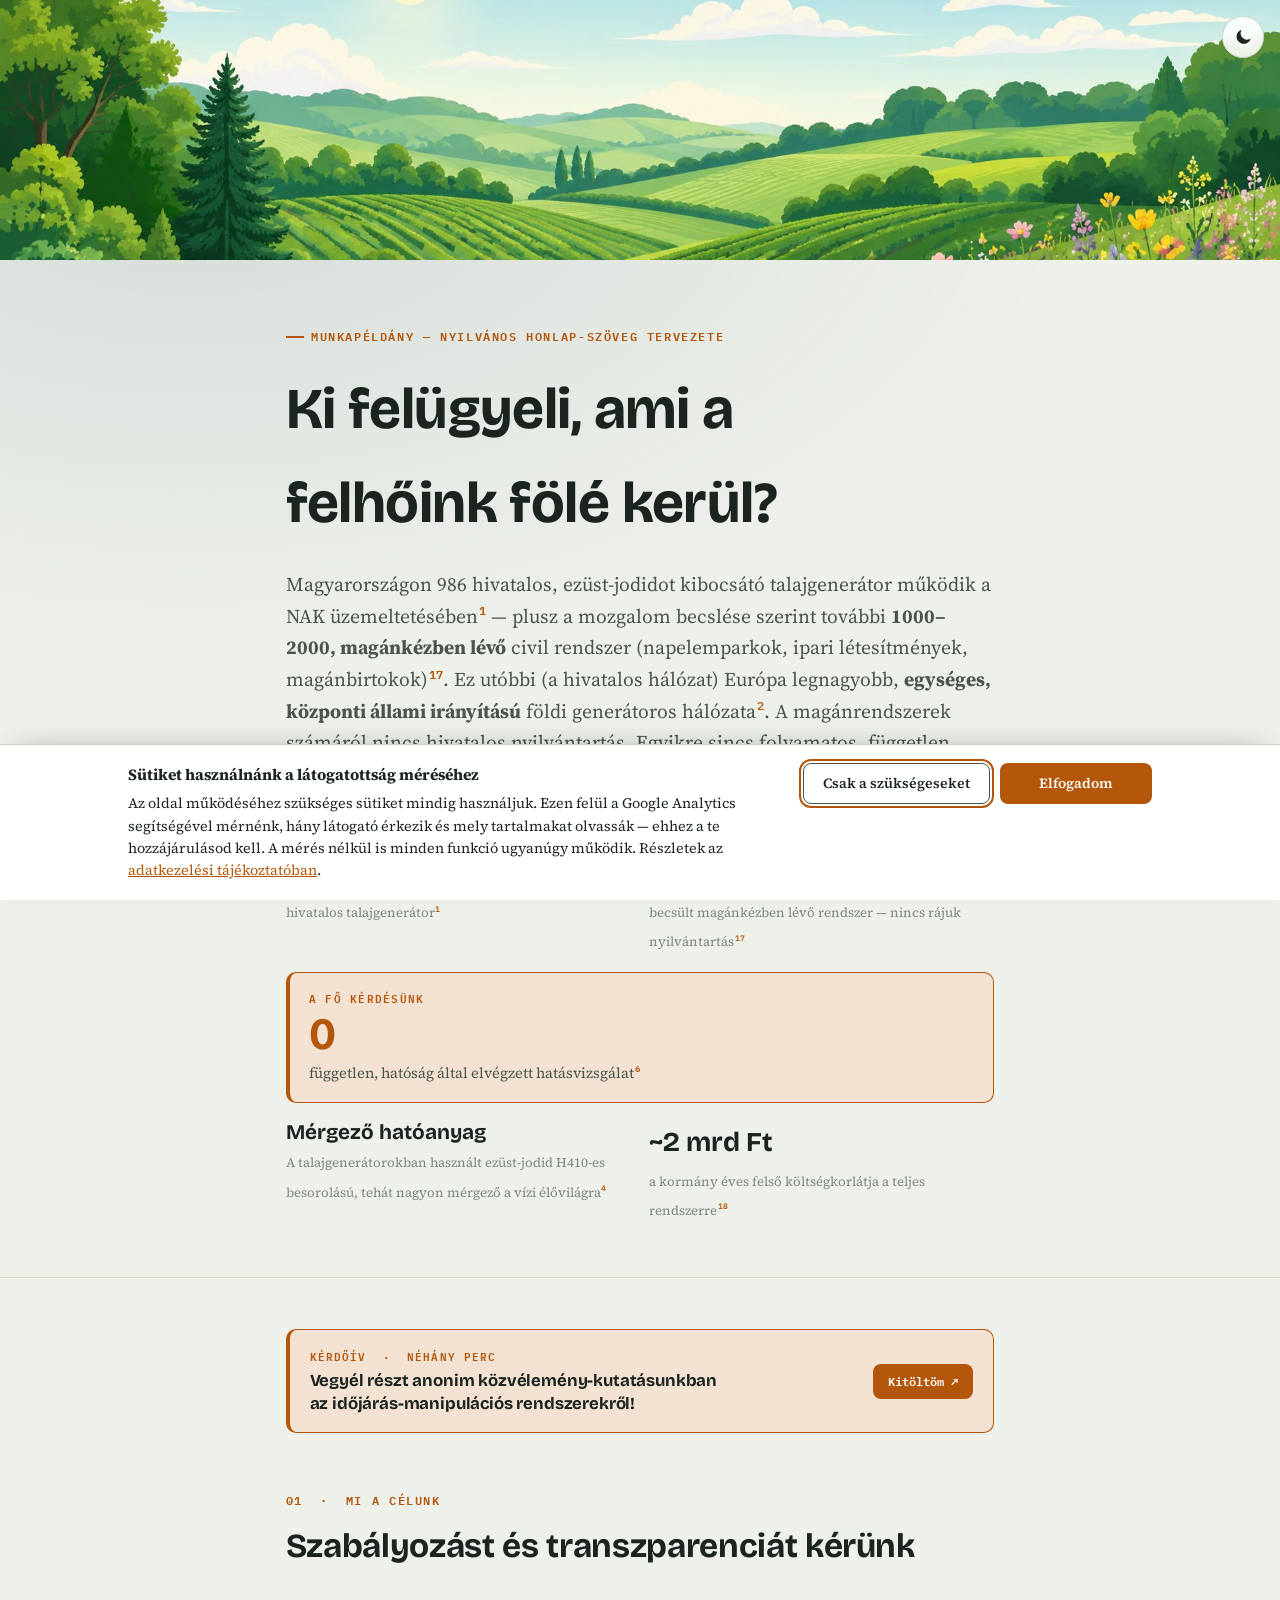
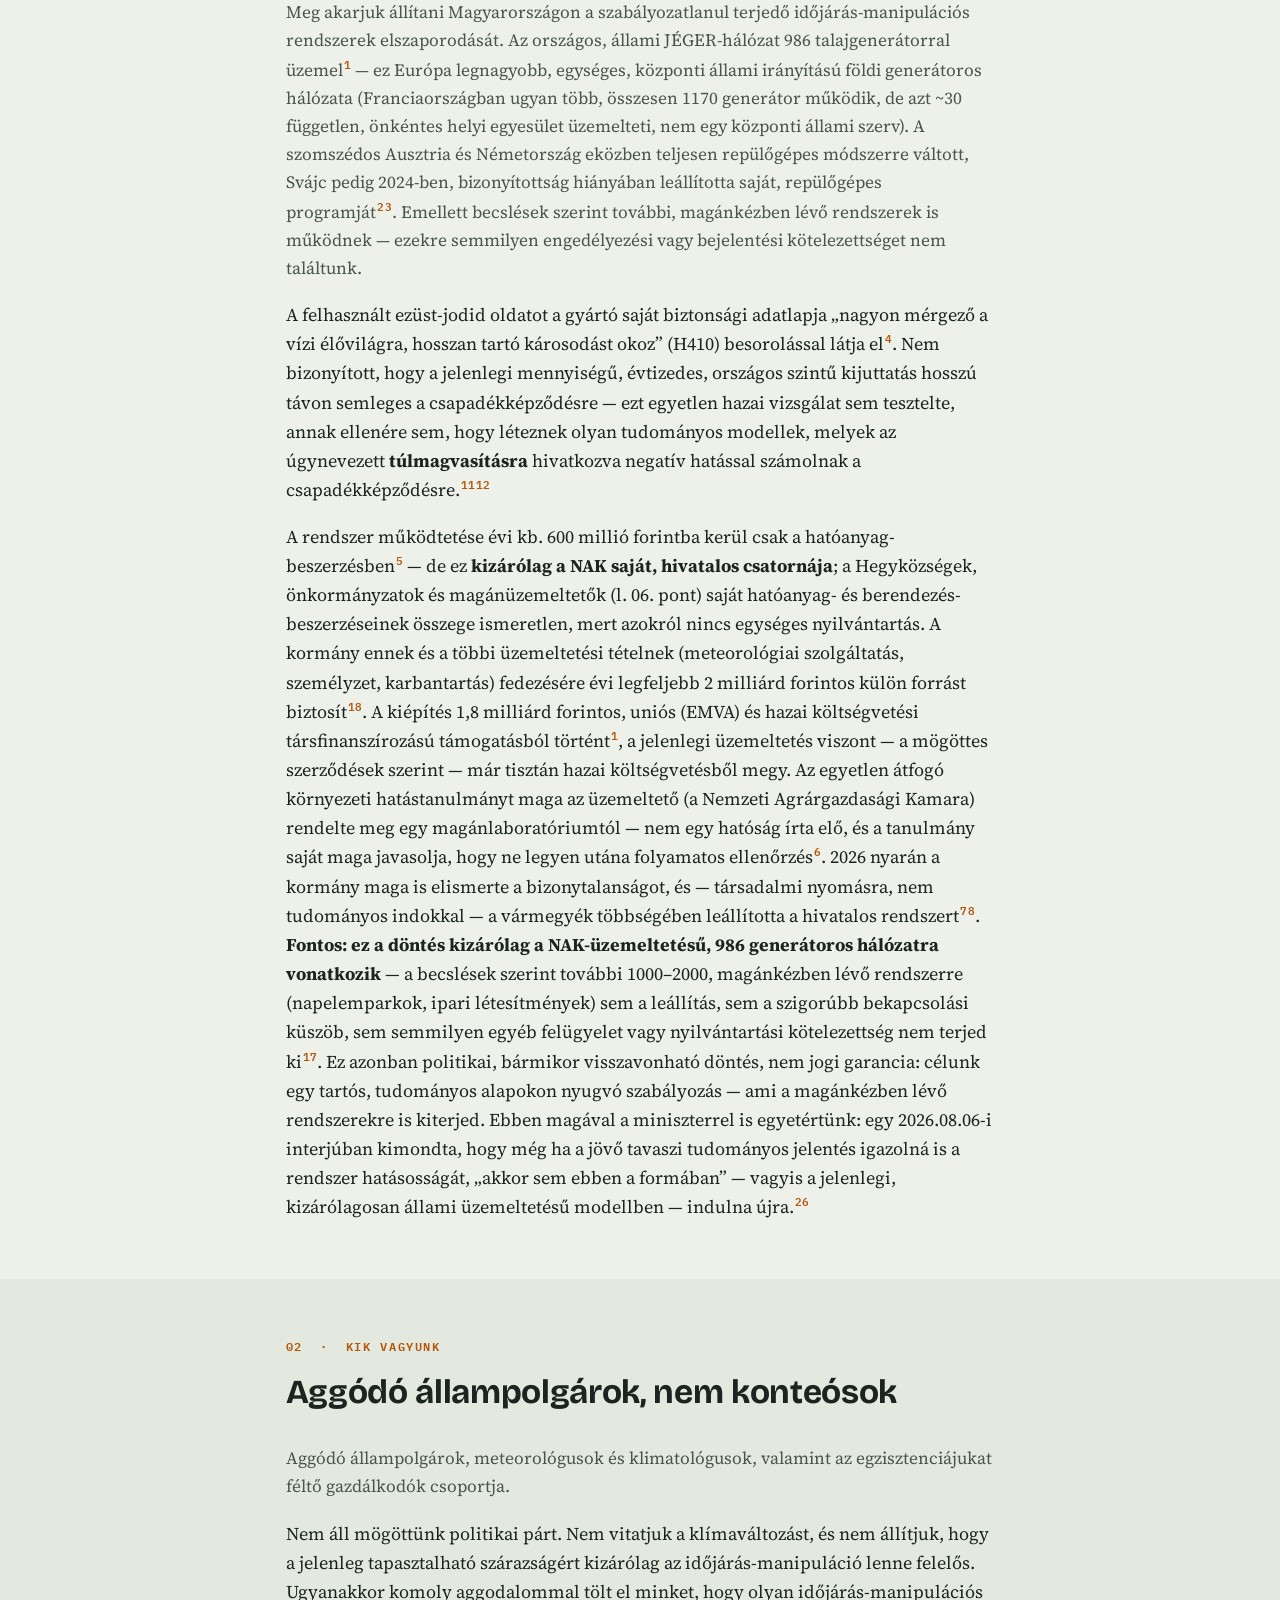
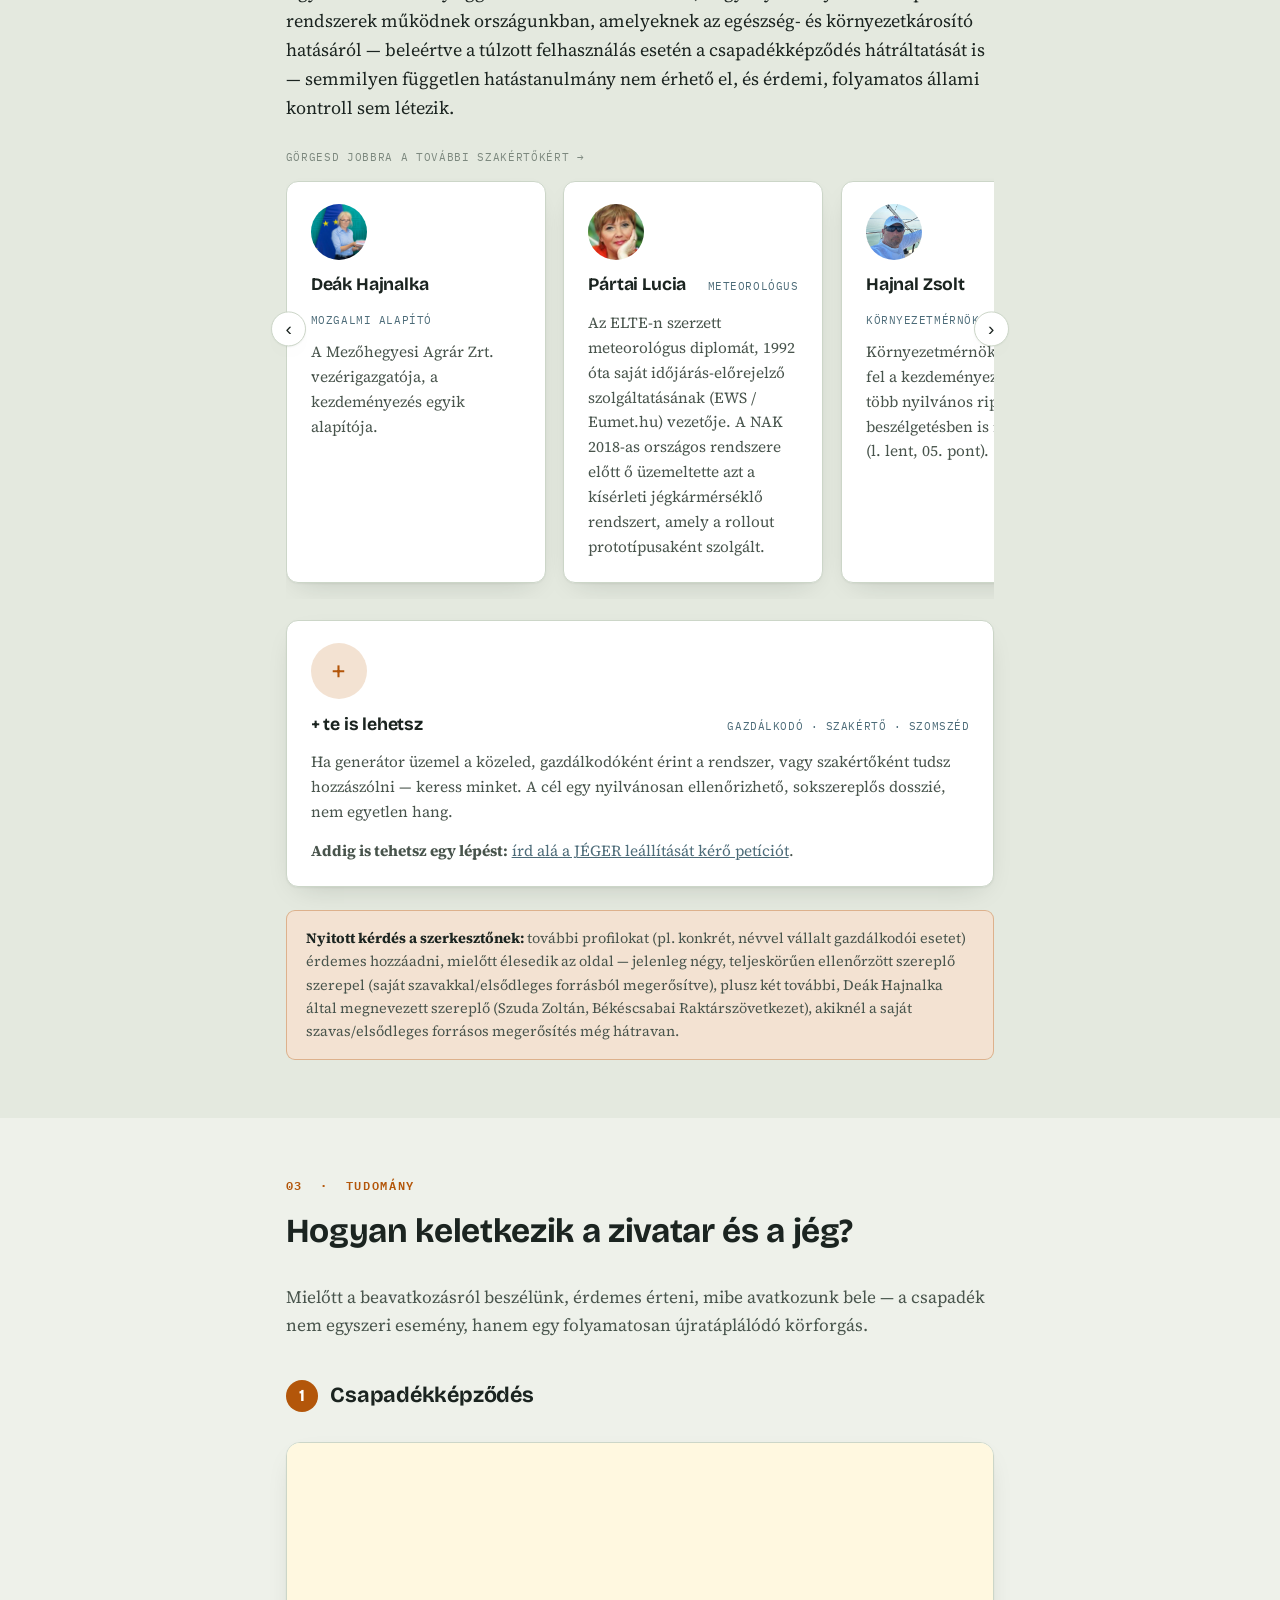
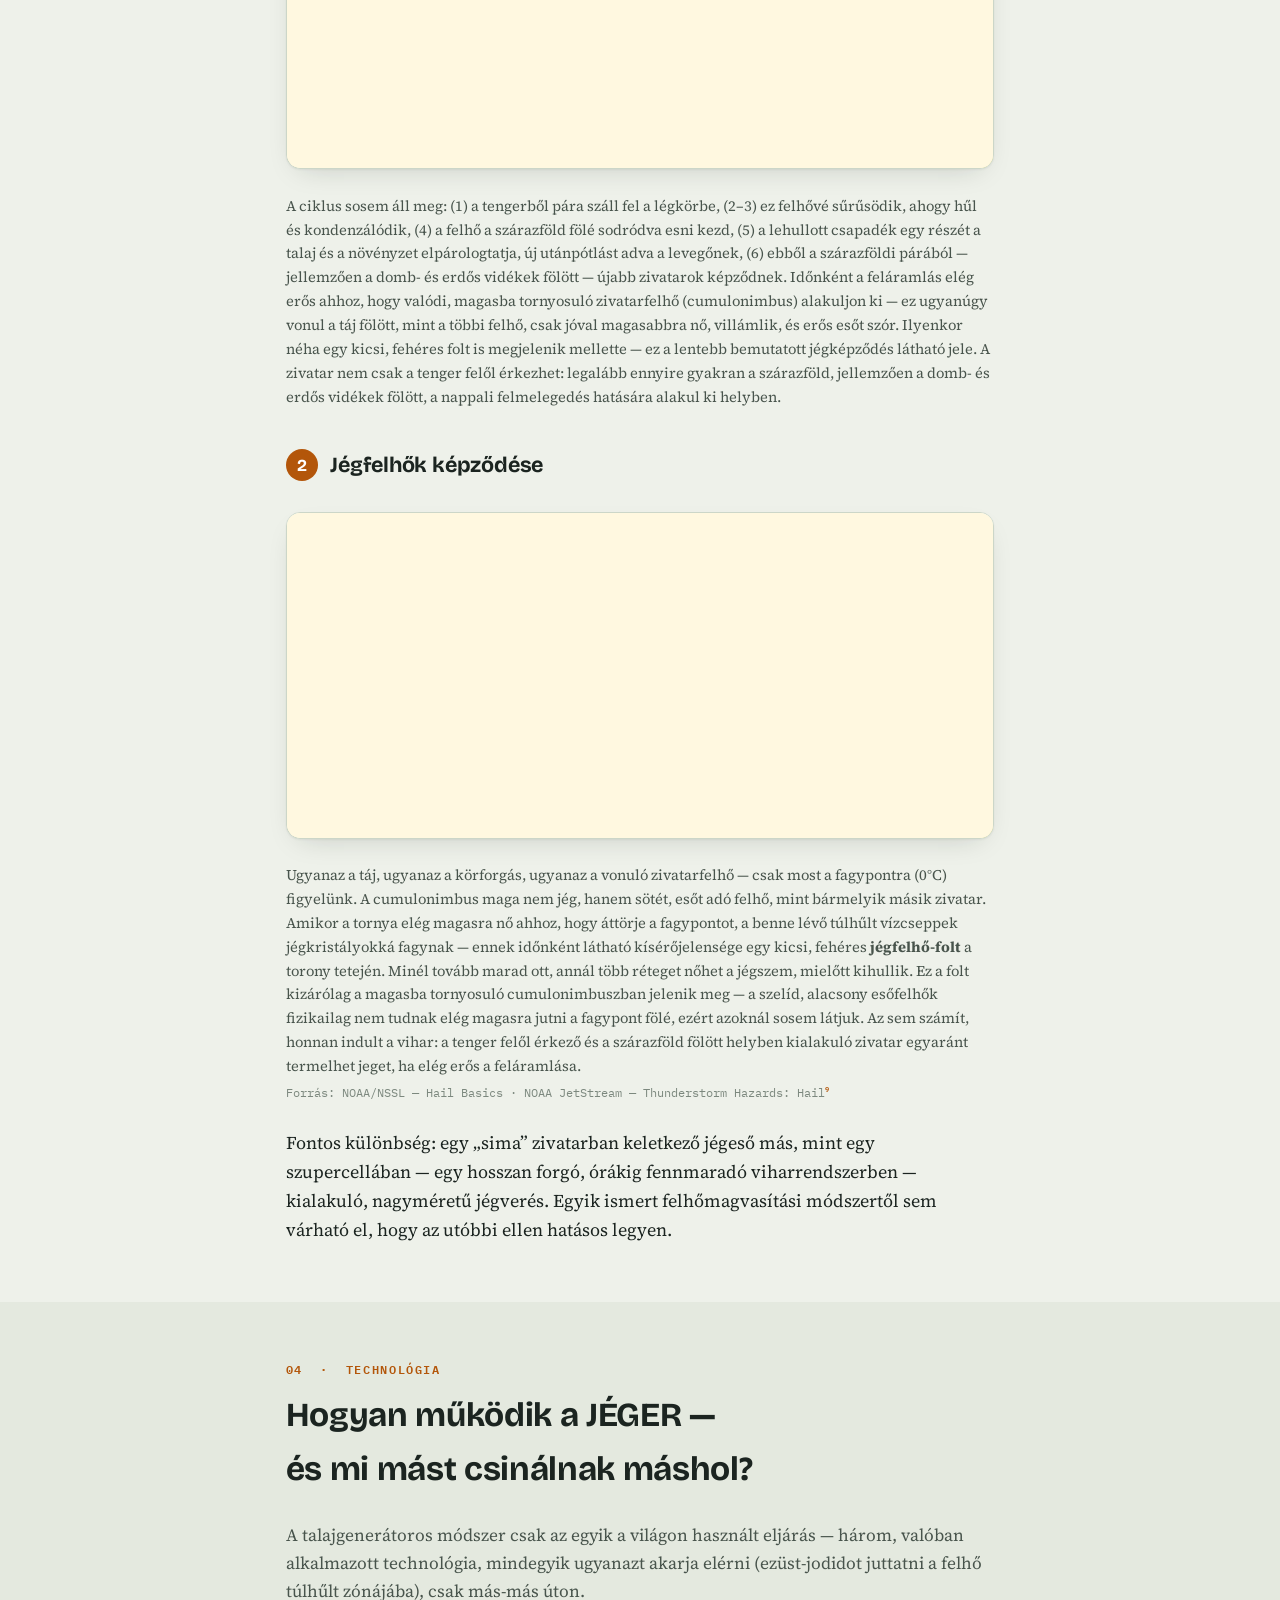
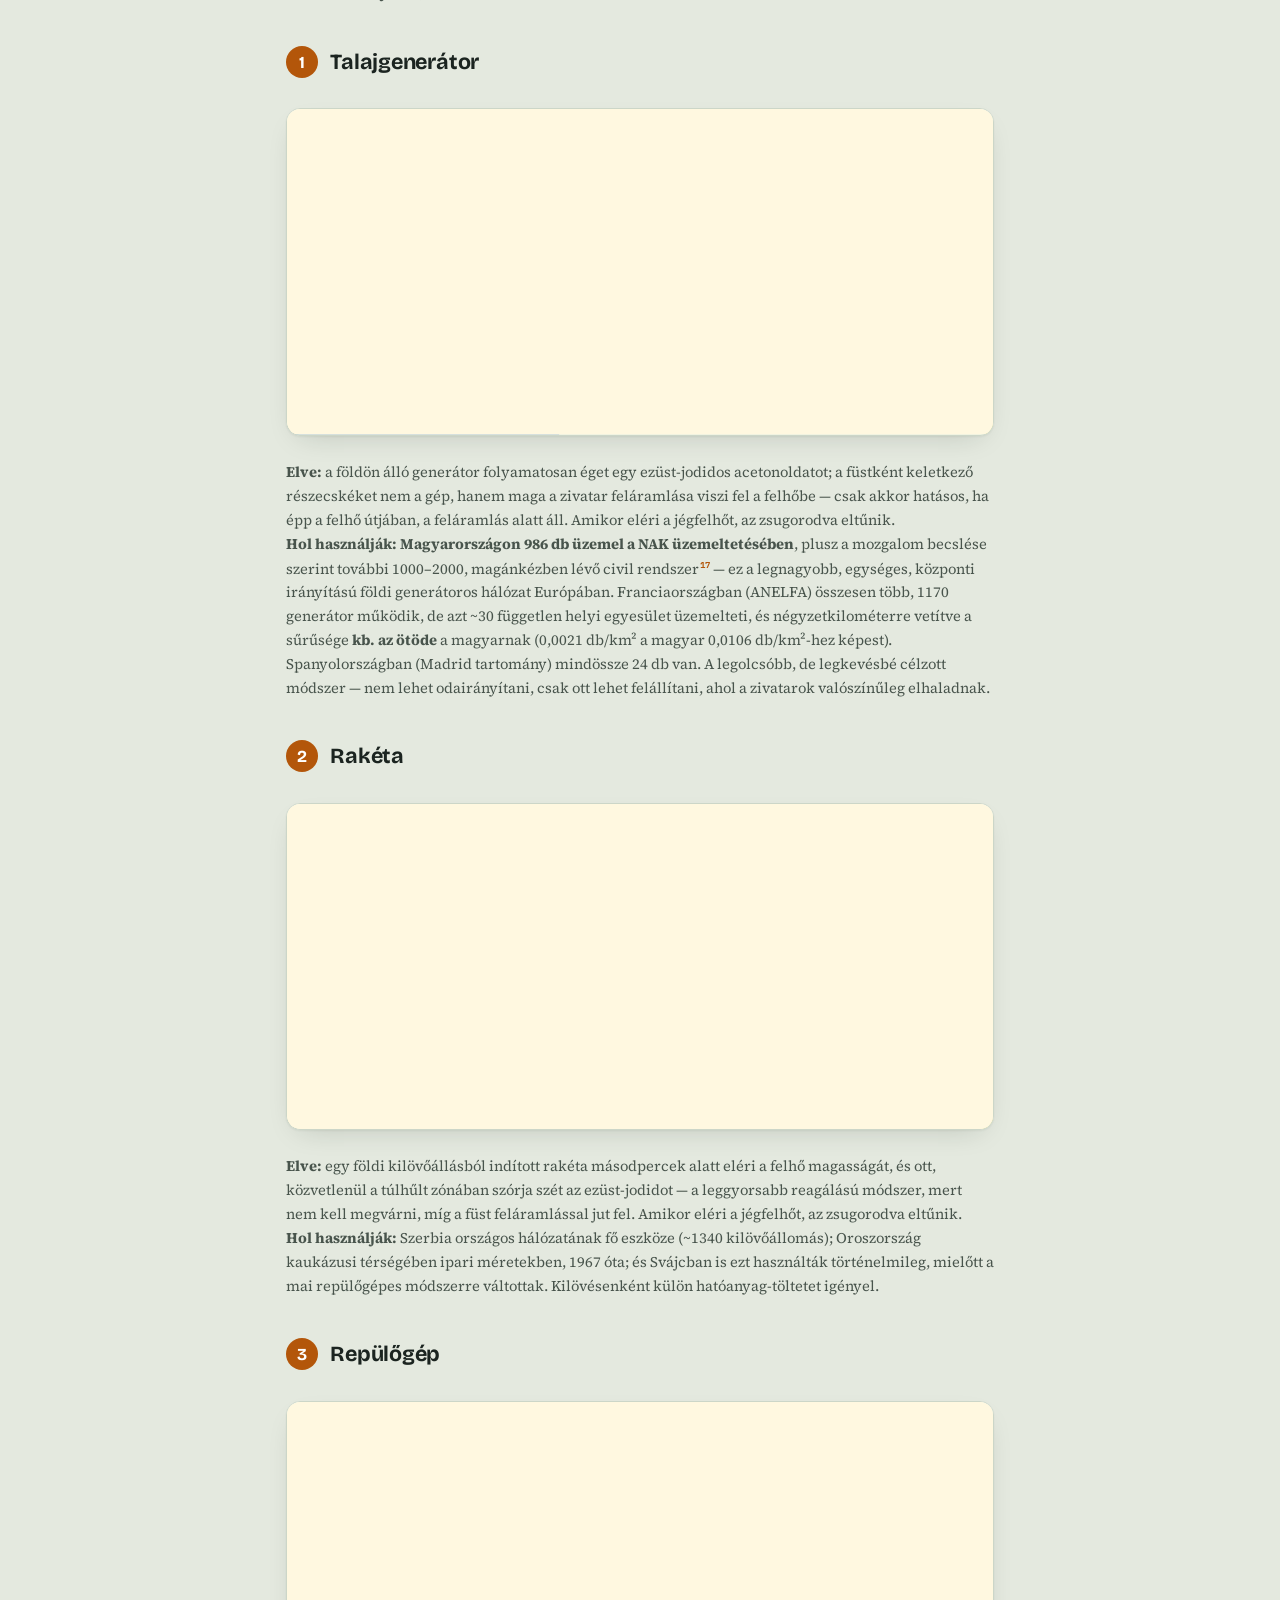
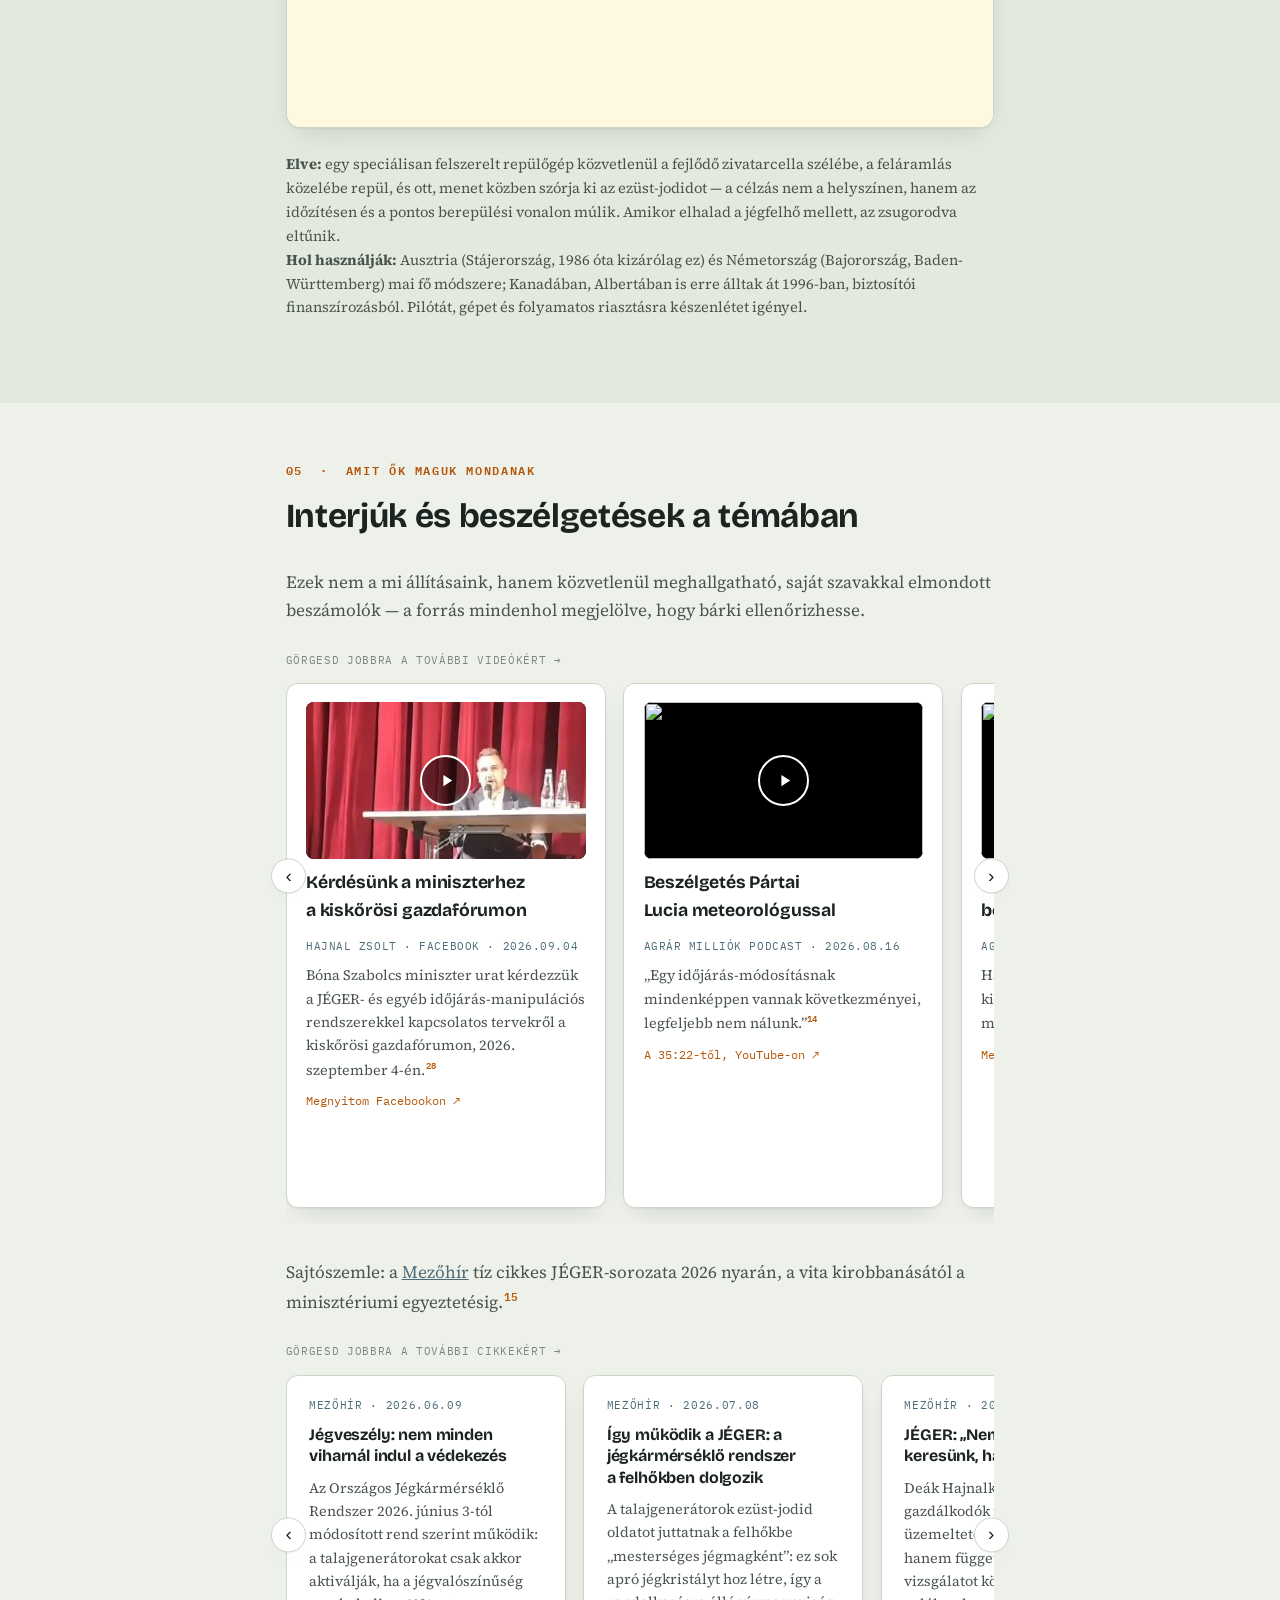
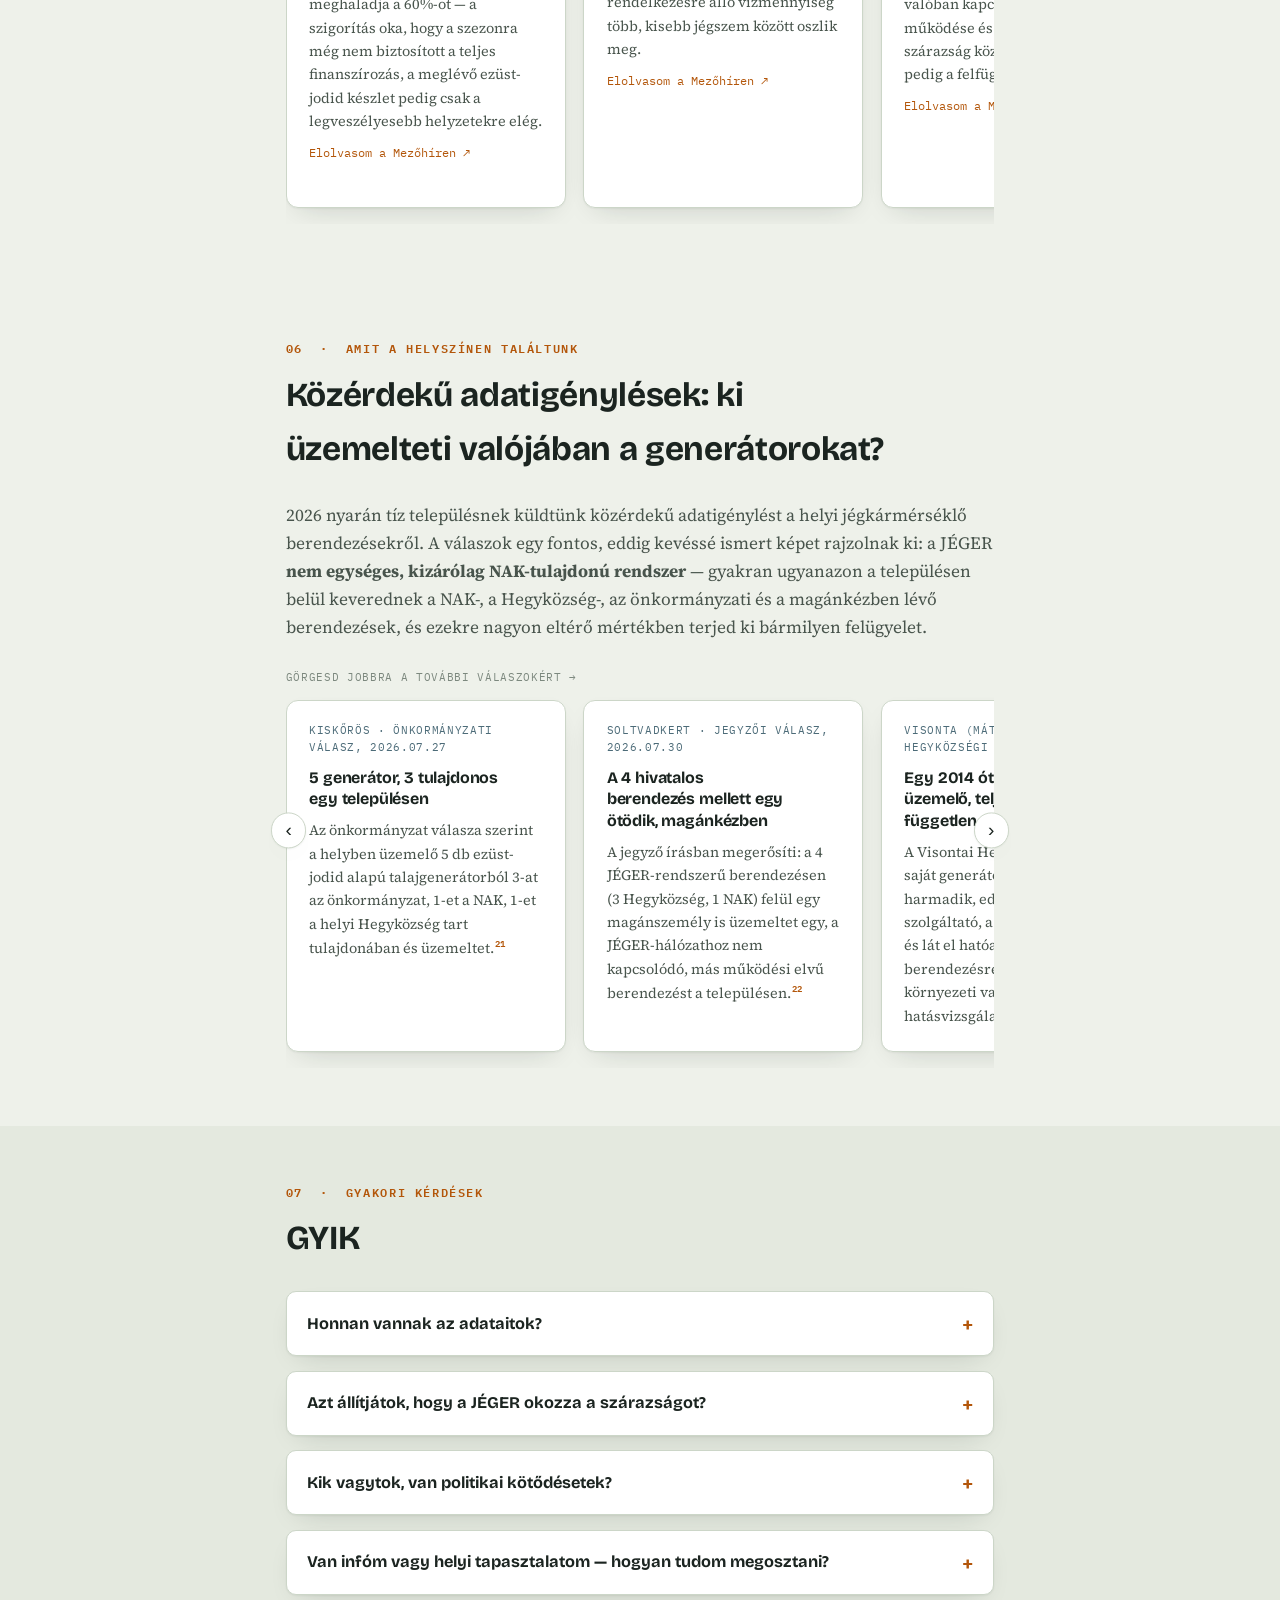
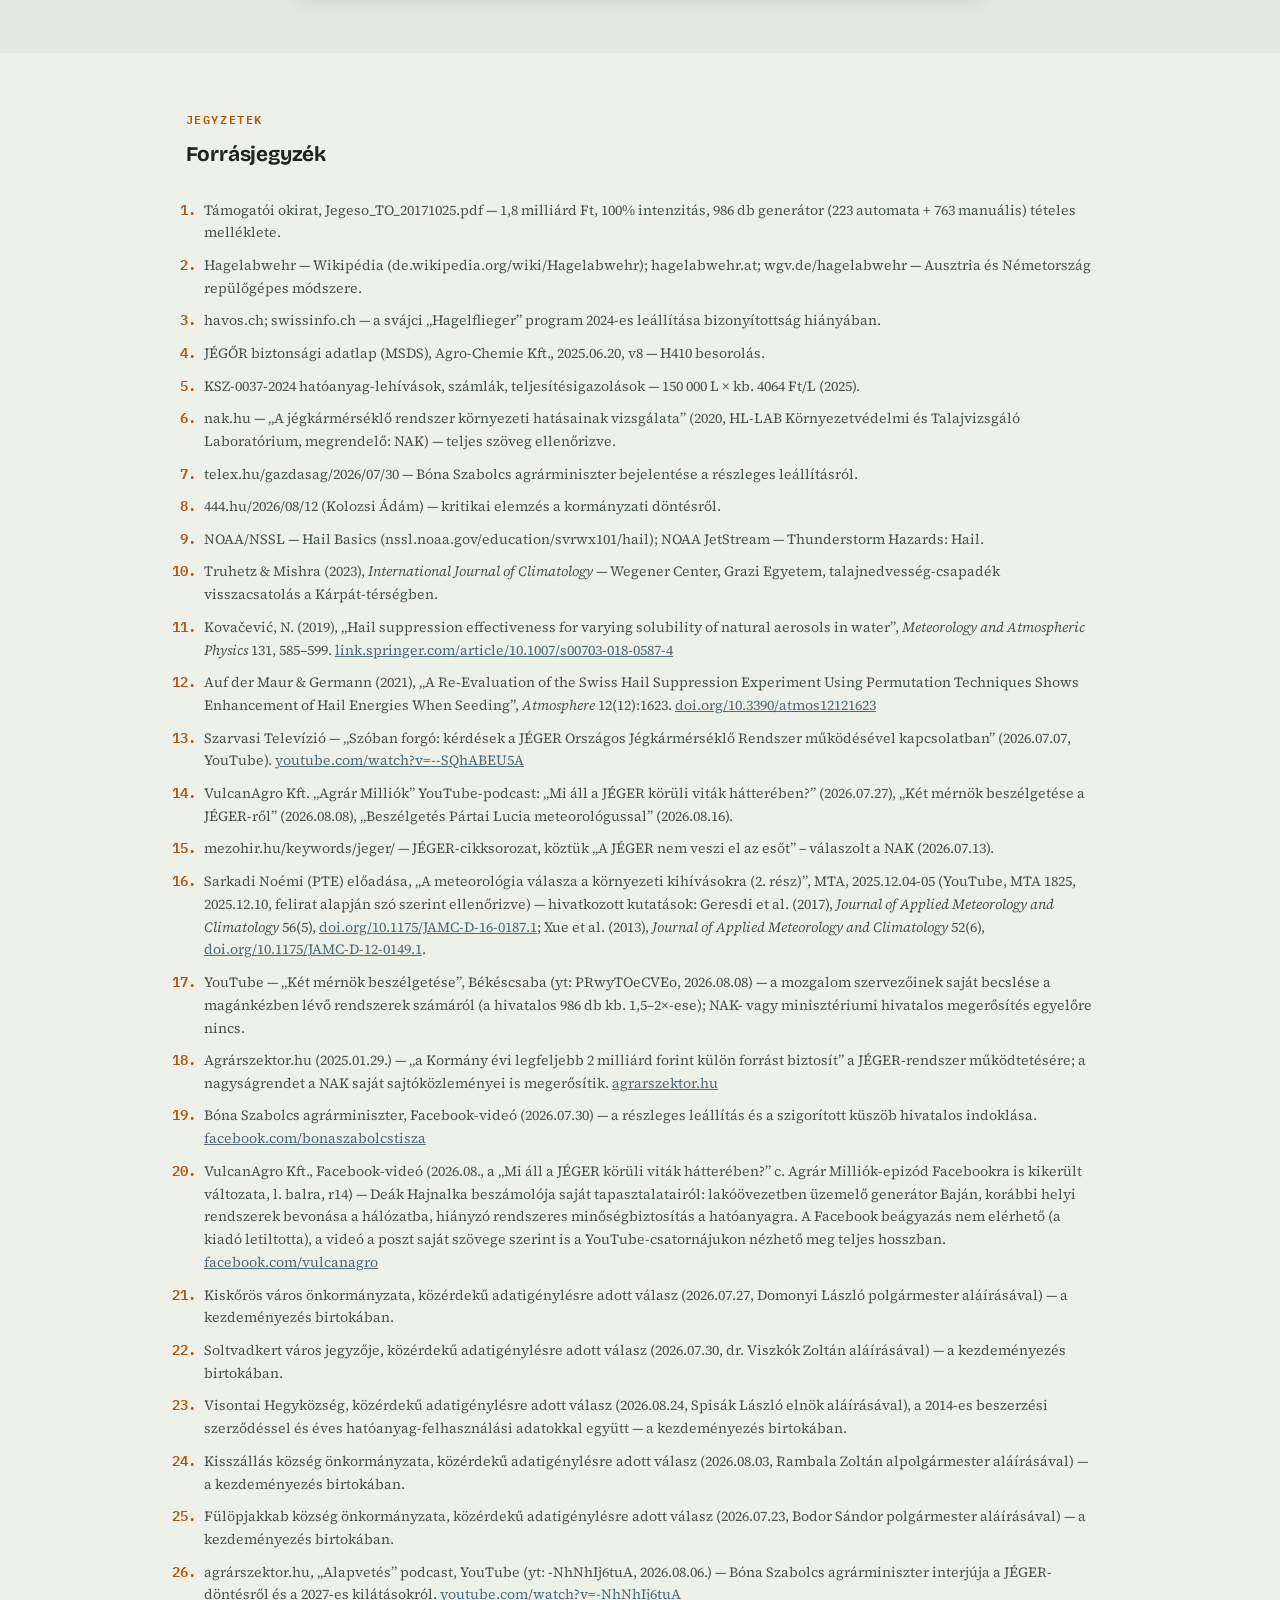
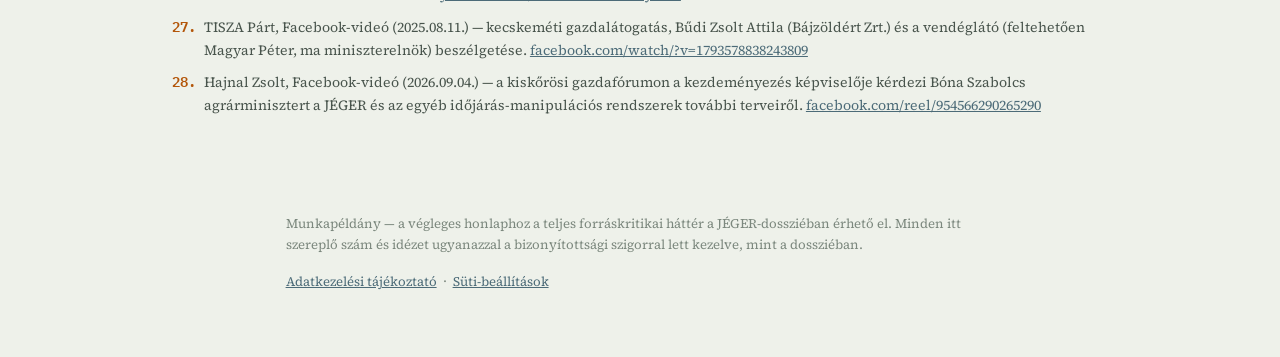
==== commit ce5167fb: "Rework hero stats around the impact-assessment figure, newest videos first - Dropped the ~600M Ft pr" ====
--- a/infotainment/index.html
+++ b/infotainment/index.html
@@ -137,14 +137,29 @@
 }
 .hero .statline{
   margin-top:2.2rem; display:grid; gap:1.1rem;
-  grid-template-columns:repeat(auto-fit,minmax(150px,1fr));
+  grid-template-columns:repeat(auto-fit,minmax(min(240px,100%),1fr));
   border-top:1px solid var(--line); padding-top:1.6rem;
 }
 .stat b{
   display:block; font-family:'Bricolage Grotesque',sans-serif; font-weight:700;
   font-size:1.7rem; color:var(--ink); font-variant-numeric:tabular-nums;
 }
+.stat b.stat-head{font-size:1.3rem; line-height:1.25}
 .stat span{font-size:.82rem; color:var(--ink-faint)}
+/* Kiemelt csempe: mindig teljes sort foglal, ezert a csempek kozepen allva
+   mindig a sor kozepere kerul — asztali 2 oszlopnal es mobil 1 oszlopnal is. */
+.hero .statline .stat.featured{
+  grid-column:1/-1; background:var(--accent-soft);
+  border:1px solid var(--accent); border-left-width:4px;
+  border-radius:10px; padding:1rem 1.2rem;
+}
+.hero .statline .stat.featured .stat-flag{
+  display:block; margin-bottom:.35rem; font-family:'IBM Plex Mono',monospace;
+  font-size:.66rem; letter-spacing:.12em; text-transform:uppercase;
+  color:var(--accent); font-weight:600;
+}
+.hero .statline .stat.featured b{font-size:2.8rem; line-height:1; color:var(--accent)}
+.hero .statline .stat.featured span{font-size:.92rem; color:var(--ink-soft)}
 
 /* ---------- section shell ---------- */
 section{padding:3.6rem 0}
@@ -664,10 +679,12 @@
     <div class="statline reveal d3">
       <div class="stat"><b>986</b><span>hivatalos talajgenerátor<sup class="cite"><a href="#r1">1</a></sup></span></div>
       <div class="stat"><b>~1000–2000</b><span>becsült magánkézben lévő rendszer — nincs rájuk nyilvántartás<sup class="cite"><a href="#r17">17</a></sup></span></div>
-      <div class="stat"><b>H410</b><span>„nagyon mérgező a vízi élővilágra” — gyártói besorolás<sup class="cite"><a href="#r4">4</a></sup></span></div>
-      <div class="stat"><b>~600M Ft</b><span>évi hatóanyag-beszerzés — csak a NAK saját, hivatalos csatornáján; a Hegyközségek, önkormányzatok és magánüzemeltetők saját beszerzéseinek összege ismeretlen<sup class="cite"><a href="#r5">5</a></sup></span></div>
+      <div class="stat featured">
+        <span class="stat-flag">A fő kérdésünk</span>
+        <b>0</b><span>független, hatóság által elvégzett hatásvizsgálat<sup class="cite"><a href="#r6">6</a></sup></span>
+      </div>
+      <div class="stat"><b class="stat-head">Mérgező hatóanyag</b><span>A talajgenerátorokban használt ezüst-jodid H410-es besorolású, tehát nagyon mérgező a vízi élővilágra<sup class="cite"><a href="#r4">4</a></sup></span></div>
       <div class="stat"><b>~2 mrd Ft</b><span>a kormány éves felső költségkorlátja a teljes rendszerre<sup class="cite"><a href="#r18">18</a></sup></span></div>
-      <div class="stat"><b>0</b><span>független, hatóság által elvégzett hatásvizsgálat<sup class="cite"><a href="#r6">6</a></sup></span></div>
     </div>
   </div>
 </div>
@@ -1420,13 +1437,76 @@
       <button class="car-btn car-prev" type="button" aria-label="Előző videó">‹</button>
       <div class="carousel-track" id="videosTrack">
         <div class="video-card">
-          <div class="video-embed video-poster" data-embed-src="https://www.youtube-nocookie.com/embed/iva3YN-CTfY?start=2001&autoplay=1" data-embed-title="Kocsis Áron — Minden felhőben van jég" role="button" tabindex="0" aria-label="Videó lejátszása: Kocsis Áron — Minden felhőben van jég">
-            <img src="https://img.youtube.com/vi/iva3YN-CTfY/hqdefault.jpg" alt="" loading="lazy">
+          <div class="video-embed video-poster" data-embed-src="https://www.facebook.com/plugins/video.php?href=https%3A%2F%2Fwww.facebook.com%2Freel%2F954566290265290%2F&show_text=false&autoplay=true" data-embed-title="Kérdésünk a miniszterhez a kiskőrösi gazdafórumon" data-embed-ratio="9/16" role="button" tabindex="0" aria-label="Videó lejátszása: Kérdésünk a miniszterhez a kiskőrösi gazdafórumon">
+            <img src="/assets/video-thumbs/kiskoros-gazdaforum.jpg" alt="" loading="lazy" style="object-position:50% 16%">
             <span class="play-btn" aria-hidden="true"><svg viewBox="0 0 24 24" fill="currentColor"><path d="M8 5v14l11-7z"/></svg></span>
           </div>
-          <div class="who"><h3>Kocsis Áron — „Minden felhőben van jég”</h3><span class="role">Orosházi gazdafórum · 2022.07.06</span></div>
-          <p>A JÉGER üzemeltetési igazgatója egy helyi gazdafórumon úgy fogalmaz, hogy „minden felhőben van jég” — amit később a magasság-változóval árnyal, de a megfogalmazás azt a benyomást kelti, mintha az előadó nem lenne tisztában a jégképződés feltételeivel (l. fent, 03. pont).</p>
-          <a class="watch" href="https://www.youtube.com/watch?v=iva3YN-CTfY&t=2001s" target="_blank" rel="noopener">A 33:21-től, YouTube-on ↗</a>
+          <div class="who"><h3>Kérdésünk a miniszterhez a kiskőrösi gazdafórumon</h3><span class="role">Hajnal Zsolt · Facebook · 2026.09.04</span></div>
+          <p>Bóna Szabolcs miniszter urat kérdezzük a JÉGER- és egyéb időjárás-manipulációs rendszerekkel kapcsolatos tervekről a kiskőrösi gazdafórumon, 2026. szeptember 4-én.<sup class="cite"><a href="#r28">28</a></sup></p>
+          <a class="watch" href="https://www.facebook.com/reel/954566290265290/" target="_blank" rel="noopener">Megnyitom Facebookon ↗</a>
+        </div>
+        <div class="video-card">
+          <div class="video-embed video-poster" data-embed-src="https://www.youtube-nocookie.com/embed/w6o285a7oqQ?start=2122&autoplay=1" data-embed-title="Beszélgetés Pártai Lucia meteorológussal" role="button" tabindex="0" aria-label="Videó lejátszása: Beszélgetés Pártai Lucia meteorológussal">
+            <img src="https://img.youtube.com/vi/w6o285a7oqQ/hqdefault.jpg" alt="" loading="lazy">
+            <span class="play-btn" aria-hidden="true"><svg viewBox="0 0 24 24" fill="currentColor"><path d="M8 5v14l11-7z"/></svg></span>
+          </div>
+          <div class="who"><h3>Beszélgetés Pártai Lucia meteorológussal</h3><span class="role">Agrár Milliók podcast · 2026.08.16</span></div>
+          <p>„Egy időjárás-módosításnak mindenképpen vannak következményei, legfeljebb nem nálunk.”<sup class="cite"><a href="#r14">14</a></sup></p>
+          <a class="watch" href="https://www.youtube.com/watch?v=w6o285a7oqQ&t=2122s" target="_blank" rel="noopener">A 35:22-től, YouTube-on ↗</a>
+        </div>
+        <div class="video-card">
+          <div class="video-embed video-poster" data-embed-src="https://www.youtube-nocookie.com/embed/PRwyTOeCVEo?autoplay=1" data-embed-title="Két mérnök beszélgetése a JÉGER-ről" role="button" tabindex="0" aria-label="Videó lejátszása: Két mérnök beszélgetése a JÉGER-ről">
+            <img src="https://img.youtube.com/vi/PRwyTOeCVEo/hqdefault.jpg" alt="" loading="lazy">
+            <span class="play-btn" aria-hidden="true"><svg viewBox="0 0 24 24" fill="currentColor"><path d="M8 5v14l11-7z"/></svg></span>
+          </div>
+          <div class="who"><h3>Két mérnök beszélgetése a JÉGER-ről</h3><span class="role">Agrár Milliók podcast · 2026.08.08</span></div>
+          <p>Hajnal Zsolt szakmai szemmel értékeli a kialakult helyzetet és a rendszer működését.<sup class="cite"><a href="#r14">14</a></sup></p>
+          <a class="watch" href="https://www.youtube.com/watch?v=PRwyTOeCVEo" target="_blank" rel="noopener">Megnyitom YouTube-on ↗</a>
+        </div>
+        <div class="video-card">
+          <div class="video-embed video-poster" data-embed-src="https://www.youtube-nocookie.com/embed/-NhNhIj6tuA?start=493&autoplay=1" data-embed-title="Bóna Szabolcs — mit hoz 2027?" role="button" tabindex="0" aria-label="Videó lejátszása: Bóna Szabolcs — mit hoz 2027?">
+            <img src="https://img.youtube.com/vi/-NhNhIj6tuA/hqdefault.jpg" alt="" loading="lazy">
+            <span class="play-btn" aria-hidden="true"><svg viewBox="0 0 24 24" fill="currentColor"><path d="M8 5v14l11-7z"/></svg></span>
+          </div>
+          <div class="who"><h3>Bóna Szabolcs — mit hoz 2027?</h3><span class="role">agrárszektor.hu, Alapvetés · 2026.08.06</span></div>
+          <p>„Nekem az a meggyőződésem, hogy ha igen, akkor sem ebben a formában” — a miniszter kimondja: még ha a tudomány igazolná is a rendszer hatásosságát, a jelenlegi állami formájában nem indulna újra.<sup class="cite"><a href="#r26">26</a></sup></p>
+          <a class="watch" href="https://www.youtube.com/watch?v=-NhNhIj6tuA&t=493s" target="_blank" rel="noopener">A 8:13-tól, YouTube-on ↗</a>
+        </div>
+        <div class="video-card">
+          <div class="video-embed video-poster" data-embed-src="https://www.facebook.com/plugins/video.php?href=https%3A%2F%2Fwww.facebook.com%2Fbonaszabolcstisza%2Fvideos%2F2082558319036436%2F&show_text=false&autoplay=true" data-embed-title="Bóna Szabolcs — a döntés hivatalos indoklása" role="button" tabindex="0" aria-label="Videó lejátszása: Bóna Szabolcs — a döntés hivatalos indoklása">
+            <img src="/assets/video-thumbs/bona-official.jpg" alt="" loading="lazy">
+            <span class="play-btn" aria-hidden="true"><svg viewBox="0 0 24 24" fill="currentColor"><path d="M8 5v14l11-7z"/></svg></span>
+          </div>
+          <div class="who"><h3>Bóna Szabolcs — a döntés hivatalos indoklása</h3><span class="role">agrárminiszter · Facebook · 2026.07.30</span></div>
+          <p>Ismerteti az 5000 gazdálkodós felmérést (66,1% a szüneteltetés mellett) és a fenntartás mellett maradt 4 vármegye szigorított, 80%-os jégeső-valószínűségi küszöbét — és leszögezi: a döntés nem tudományos állásfoglalás a szárazság-összefüggésről.<sup class="cite"><a href="#r19">19</a></sup></p>
+          <a class="watch" href="https://www.facebook.com/bonaszabolcstisza/videos/2082558319036436/" target="_blank" rel="noopener">Megnyitom Facebookon ↗</a>
+        </div>
+        <div class="video-card">
+          <div class="video-embed video-poster" data-embed-src="https://www.youtube-nocookie.com/embed/rDX7OZZd8Kw?autoplay=1" data-embed-title="Mi áll a JÉGER körüli viták hátterében?" role="button" tabindex="0" aria-label="Videó lejátszása: Mi áll a JÉGER körüli viták hátterében?">
+            <img src="https://img.youtube.com/vi/rDX7OZZd8Kw/hqdefault.jpg" alt="" loading="lazy">
+            <span class="play-btn" aria-hidden="true"><svg viewBox="0 0 24 24" fill="currentColor"><path d="M8 5v14l11-7z"/></svg></span>
+          </div>
+          <div class="who"><h3>Mi áll a JÉGER körüli viták hátterében?</h3><span class="role">Agrár Milliók podcast · 2026.07.27</span></div>
+          <p>Hogyan jutottunk el a személyes érintettségtől — egy Baja belvárosában, lakóövezetben, éjszaka is üzemelő generátor felfedezésétől — a rendszer szisztematikus, saját kezű utánajárásáig.<sup class="cite"><a href="#r14">14</a></sup><sup class="cite"><a href="#r20">20</a></sup></p>
+          <a class="watch" href="https://www.youtube.com/watch?v=rDX7OZZd8Kw" target="_blank" rel="noopener">Megnyitom YouTube-on ↗</a>
+        </div>
+        <div class="video-card">
+          <div class="video-embed video-poster" data-embed-src="https://www.youtube-nocookie.com/embed/--SQhABEU5A?autoplay=1" data-embed-title="Szóban forgó — Szarvasi Televízió" role="button" tabindex="0" aria-label="Videó lejátszása: Szóban forgó — Szarvasi Televízió">
+            <img src="https://img.youtube.com/vi/--SQhABEU5A/hqdefault.jpg" alt="" loading="lazy">
+            <span class="play-btn" aria-hidden="true"><svg viewBox="0 0 24 24" fill="currentColor"><path d="M8 5v14l11-7z"/></svg></span>
+          </div>
+          <div class="who"><h3>Szóban forgó — Szarvasi Televízió</h3><span class="role">helyi tévériport · 2026.07.07</span></div>
+          <p>57 perces adás a JÉGER működéséről, Hajnal Zsolt, Pártai Lucia és Deák Hajnalka részvételével.<sup class="cite"><a href="#r13">13</a></sup></p>
+          <a class="watch" href="https://www.youtube.com/watch?v=--SQhABEU5A" target="_blank" rel="noopener">Megnyitom YouTube-on ↗</a>
+        </div>
+        <div class="video-card">
+          <div class="video-embed video-poster" data-embed-src="https://www.youtube-nocookie.com/embed/6M9fPd4Bp3Y?start=2092&autoplay=1" data-embed-title="Sarkadi Noémi — glaciogenikus magvasítás konvektív felhőknél" role="button" tabindex="0" aria-label="Videó lejátszása: Sarkadi Noémi — glaciogenikus magvasítás konvektív felhőknél">
+            <img src="https://img.youtube.com/vi/6M9fPd4Bp3Y/hqdefault.jpg" alt="" loading="lazy">
+            <span class="play-btn" aria-hidden="true"><svg viewBox="0 0 24 24" fill="currentColor"><path d="M8 5v14l11-7z"/></svg></span>
+          </div>
+          <div class="who"><h3>Sarkadi Noémi (PTE) — glaciogenikus magvasítás konvektív felhőknél</h3><span class="role">MTA-rendezvény · 2025.12.04-05</span></div>
+          <p>Peer-reviewed kutatásokra hivatkozva (Geresdi et al. 2017, Xue et al. 2013, <em>Journal of Applied Meteorology and Climatology</em>) mutatja be, hogy jégeső-képző (konvektív) felhőknél a magvasítás hatása gyakran <b>ellentétes a szándékolttal</b>.<sup class="cite"><a href="#r16">16</a></sup></p>
+          <a class="watch" href="https://www.youtube.com/watch?v=6M9fPd4Bp3Y&t=2092s" target="_blank" rel="noopener">A 34:52-től, YouTube-on ↗</a>
         </div>
         <div class="video-card">
           <div class="video-embed video-poster" data-embed-src="https://www.facebook.com/plugins/video.php?href=https%3A%2F%2Fwww.facebook.com%2Fwatch%2F%3Fv%3D1793578838243809&show_text=false&autoplay=true" data-embed-title="Egy gazda a JÉGER-ről — kecskeméti látogatás" role="button" tabindex="0" aria-label="Videó lejátszása: Egy gazda a JÉGER-ről — kecskeméti látogatás">
@@ -1438,76 +1518,13 @@
           <a class="watch" href="https://www.facebook.com/watch/?v=1793578838243809" target="_blank" rel="noopener">Megnyitom Facebookon ↗</a>
         </div>
         <div class="video-card">
-          <div class="video-embed video-poster" data-embed-src="https://www.youtube-nocookie.com/embed/6M9fPd4Bp3Y?start=2092&autoplay=1" data-embed-title="Sarkadi Noémi — glaciogenikus magvasítás konvektív felhőknél" role="button" tabindex="0" aria-label="Videó lejátszása: Sarkadi Noémi — glaciogenikus magvasítás konvektív felhőknél">
-            <img src="https://img.youtube.com/vi/6M9fPd4Bp3Y/hqdefault.jpg" alt="" loading="lazy">
+          <div class="video-embed video-poster" data-embed-src="https://www.youtube-nocookie.com/embed/iva3YN-CTfY?start=2001&autoplay=1" data-embed-title="Kocsis Áron — Minden felhőben van jég" role="button" tabindex="0" aria-label="Videó lejátszása: Kocsis Áron — Minden felhőben van jég">
+            <img src="https://img.youtube.com/vi/iva3YN-CTfY/hqdefault.jpg" alt="" loading="lazy">
             <span class="play-btn" aria-hidden="true"><svg viewBox="0 0 24 24" fill="currentColor"><path d="M8 5v14l11-7z"/></svg></span>
           </div>
-          <div class="who"><h3>Sarkadi Noémi (PTE) — glaciogenikus magvasítás konvektív felhőknél</h3><span class="role">MTA-rendezvény · 2025.12.04-05</span></div>
-          <p>Peer-reviewed kutatásokra hivatkozva (Geresdi et al. 2017, Xue et al. 2013, <em>Journal of Applied Meteorology and Climatology</em>) mutatja be, hogy jégeső-képző (konvektív) felhőknél a magvasítás hatása gyakran <b>ellentétes a szándékolttal</b>.<sup class="cite"><a href="#r16">16</a></sup></p>
-          <a class="watch" href="https://www.youtube.com/watch?v=6M9fPd4Bp3Y&t=2092s" target="_blank" rel="noopener">A 34:52-től, YouTube-on ↗</a>
-        </div>
-        <div class="video-card">
-          <div class="video-embed video-poster" data-embed-src="https://www.youtube-nocookie.com/embed/--SQhABEU5A?autoplay=1" data-embed-title="Szóban forgó — Szarvasi Televízió" role="button" tabindex="0" aria-label="Videó lejátszása: Szóban forgó — Szarvasi Televízió">
-            <img src="https://img.youtube.com/vi/--SQhABEU5A/hqdefault.jpg" alt="" loading="lazy">
-            <span class="play-btn" aria-hidden="true"><svg viewBox="0 0 24 24" fill="currentColor"><path d="M8 5v14l11-7z"/></svg></span>
-          </div>
-          <div class="who"><h3>Szóban forgó — Szarvasi Televízió</h3><span class="role">helyi tévériport · 2026.07.07</span></div>
-          <p>57 perces adás a JÉGER működéséről, Hajnal Zsolt, Pártai Lucia és Deák Hajnalka részvételével.<sup class="cite"><a href="#r13">13</a></sup></p>
-          <a class="watch" href="https://www.youtube.com/watch?v=--SQhABEU5A" target="_blank" rel="noopener">Megnyitom YouTube-on ↗</a>
-        </div>
-        <div class="video-card">
-          <div class="video-embed video-poster" data-embed-src="https://www.youtube-nocookie.com/embed/rDX7OZZd8Kw?autoplay=1" data-embed-title="Mi áll a JÉGER körüli viták hátterében?" role="button" tabindex="0" aria-label="Videó lejátszása: Mi áll a JÉGER körüli viták hátterében?">
-            <img src="https://img.youtube.com/vi/rDX7OZZd8Kw/hqdefault.jpg" alt="" loading="lazy">
-            <span class="play-btn" aria-hidden="true"><svg viewBox="0 0 24 24" fill="currentColor"><path d="M8 5v14l11-7z"/></svg></span>
-          </div>
-          <div class="who"><h3>Mi áll a JÉGER körüli viták hátterében?</h3><span class="role">Agrár Milliók podcast · 2026.07.27</span></div>
-          <p>Hogyan jutottunk el a személyes érintettségtől — egy Baja belvárosában, lakóövezetben, éjszaka is üzemelő generátor felfedezésétől — a rendszer szisztematikus, saját kezű utánajárásáig.<sup class="cite"><a href="#r14">14</a></sup><sup class="cite"><a href="#r20">20</a></sup></p>
-          <a class="watch" href="https://www.youtube.com/watch?v=rDX7OZZd8Kw" target="_blank" rel="noopener">Megnyitom YouTube-on ↗</a>
-        </div>
-        <div class="video-card">
-          <div class="video-embed video-poster" data-embed-src="https://www.facebook.com/plugins/video.php?href=https%3A%2F%2Fwww.facebook.com%2Fbonaszabolcstisza%2Fvideos%2F2082558319036436%2F&show_text=false&autoplay=true" data-embed-title="Bóna Szabolcs — a döntés hivatalos indoklása" role="button" tabindex="0" aria-label="Videó lejátszása: Bóna Szabolcs — a döntés hivatalos indoklása">
-            <img src="/assets/video-thumbs/bona-official.jpg" alt="" loading="lazy">
-            <span class="play-btn" aria-hidden="true"><svg viewBox="0 0 24 24" fill="currentColor"><path d="M8 5v14l11-7z"/></svg></span>
-          </div>
-          <div class="who"><h3>Bóna Szabolcs — a döntés hivatalos indoklása</h3><span class="role">agrárminiszter · Facebook · 2026.07.30</span></div>
-          <p>Ismerteti az 5000 gazdálkodós felmérést (66,1% a szüneteltetés mellett) és a fenntartás mellett maradt 4 vármegye szigorított, 80%-os jégeső-valószínűségi küszöbét — és leszögezi: a döntés nem tudományos állásfoglalás a szárazság-összefüggésről.<sup class="cite"><a href="#r19">19</a></sup></p>
-          <a class="watch" href="https://www.facebook.com/bonaszabolcstisza/videos/2082558319036436/" target="_blank" rel="noopener">Megnyitom Facebookon ↗</a>
-        </div>
-        <div class="video-card">
-          <div class="video-embed video-poster" data-embed-src="https://www.youtube-nocookie.com/embed/-NhNhIj6tuA?start=493&autoplay=1" data-embed-title="Bóna Szabolcs — mit hoz 2027?" role="button" tabindex="0" aria-label="Videó lejátszása: Bóna Szabolcs — mit hoz 2027?">
-            <img src="https://img.youtube.com/vi/-NhNhIj6tuA/hqdefault.jpg" alt="" loading="lazy">
-            <span class="play-btn" aria-hidden="true"><svg viewBox="0 0 24 24" fill="currentColor"><path d="M8 5v14l11-7z"/></svg></span>
-          </div>
-          <div class="who"><h3>Bóna Szabolcs — mit hoz 2027?</h3><span class="role">agrárszektor.hu, Alapvetés · 2026.08.06</span></div>
-          <p>„Nekem az a meggyőződésem, hogy ha igen, akkor sem ebben a formában” — a miniszter kimondja: még ha a tudomány igazolná is a rendszer hatásosságát, a jelenlegi állami formájában nem indulna újra.<sup class="cite"><a href="#r26">26</a></sup></p>
-          <a class="watch" href="https://www.youtube.com/watch?v=-NhNhIj6tuA&t=493s" target="_blank" rel="noopener">A 8:13-tól, YouTube-on ↗</a>
-        </div>
-        <div class="video-card">
-          <div class="video-embed video-poster" data-embed-src="https://www.youtube-nocookie.com/embed/PRwyTOeCVEo?autoplay=1" data-embed-title="Két mérnök beszélgetése a JÉGER-ről" role="button" tabindex="0" aria-label="Videó lejátszása: Két mérnök beszélgetése a JÉGER-ről">
-            <img src="https://img.youtube.com/vi/PRwyTOeCVEo/hqdefault.jpg" alt="" loading="lazy">
-            <span class="play-btn" aria-hidden="true"><svg viewBox="0 0 24 24" fill="currentColor"><path d="M8 5v14l11-7z"/></svg></span>
-          </div>
-          <div class="who"><h3>Két mérnök beszélgetése a JÉGER-ről</h3><span class="role">Agrár Milliók podcast · 2026.08.08</span></div>
-          <p>Hajnal Zsolt szakmai szemmel értékeli a kialakult helyzetet és a rendszer működését.<sup class="cite"><a href="#r14">14</a></sup></p>
-          <a class="watch" href="https://www.youtube.com/watch?v=PRwyTOeCVEo" target="_blank" rel="noopener">Megnyitom YouTube-on ↗</a>
-        </div>
-        <div class="video-card">
-          <div class="video-embed video-poster" data-embed-src="https://www.youtube-nocookie.com/embed/w6o285a7oqQ?start=2122&autoplay=1" data-embed-title="Beszélgetés Pártai Lucia meteorológussal" role="button" tabindex="0" aria-label="Videó lejátszása: Beszélgetés Pártai Lucia meteorológussal">
-            <img src="https://img.youtube.com/vi/w6o285a7oqQ/hqdefault.jpg" alt="" loading="lazy">
-            <span class="play-btn" aria-hidden="true"><svg viewBox="0 0 24 24" fill="currentColor"><path d="M8 5v14l11-7z"/></svg></span>
-          </div>
-          <div class="who"><h3>Beszélgetés Pártai Lucia meteorológussal</h3><span class="role">Agrár Milliók podcast · 2026.08.16</span></div>
-          <p>„Egy időjárás-módosításnak mindenképpen vannak következményei, legfeljebb nem nálunk.”<sup class="cite"><a href="#r14">14</a></sup></p>
-          <a class="watch" href="https://www.youtube.com/watch?v=w6o285a7oqQ&t=2122s" target="_blank" rel="noopener">A 35:22-től, YouTube-on ↗</a>
-        </div>
-        <div class="video-card">
-          <div class="video-embed video-poster" data-embed-src="https://www.facebook.com/plugins/video.php?href=https%3A%2F%2Fwww.facebook.com%2Freel%2F954566290265290%2F&show_text=false&autoplay=true" data-embed-title="Kérdésünk a miniszterhez a kiskőrösi gazdafórumon" data-embed-ratio="9/16" role="button" tabindex="0" aria-label="Videó lejátszása: Kérdésünk a miniszterhez a kiskőrösi gazdafórumon">
-            <img src="/assets/video-thumbs/kiskoros-gazdaforum.jpg" alt="" loading="lazy" style="object-position:50% 16%">
-            <span class="play-btn" aria-hidden="true"><svg viewBox="0 0 24 24" fill="currentColor"><path d="M8 5v14l11-7z"/></svg></span>
-          </div>
-          <div class="who"><h3>Kérdésünk a miniszterhez a kiskőrösi gazdafórumon</h3><span class="role">Hajnal Zsolt · Facebook · 2026.09.04</span></div>
-          <p>Bóna Szabolcs miniszter urat kérdezzük a JÉGER- és egyéb időjárás-manipulációs rendszerekkel kapcsolatos tervekről a kiskőrösi gazdafórumon, 2026. szeptember 4-én.<sup class="cite"><a href="#r28">28</a></sup></p>
-          <a class="watch" href="https://www.facebook.com/reel/954566290265290/" target="_blank" rel="noopener">Megnyitom Facebookon ↗</a>
+          <div class="who"><h3>Kocsis Áron — „Minden felhőben van jég”</h3><span class="role">Orosházi gazdafórum · 2022.07.06</span></div>
+          <p>A JÉGER üzemeltetési igazgatója egy helyi gazdafórumon úgy fogalmaz, hogy „minden felhőben van jég” — amit később a magasság-változóval árnyal, de a megfogalmazás azt a benyomást kelti, mintha az előadó nem lenne tisztában a jégképződés feltételeivel (l. fent, 03. pont).</p>
+          <a class="watch" href="https://www.youtube.com/watch?v=iva3YN-CTfY&t=2001s" target="_blank" rel="noopener">A 33:21-től, YouTube-on ↗</a>
         </div>
       </div>
       <button class="car-btn car-next" type="button" aria-label="Következő videó">›</button>
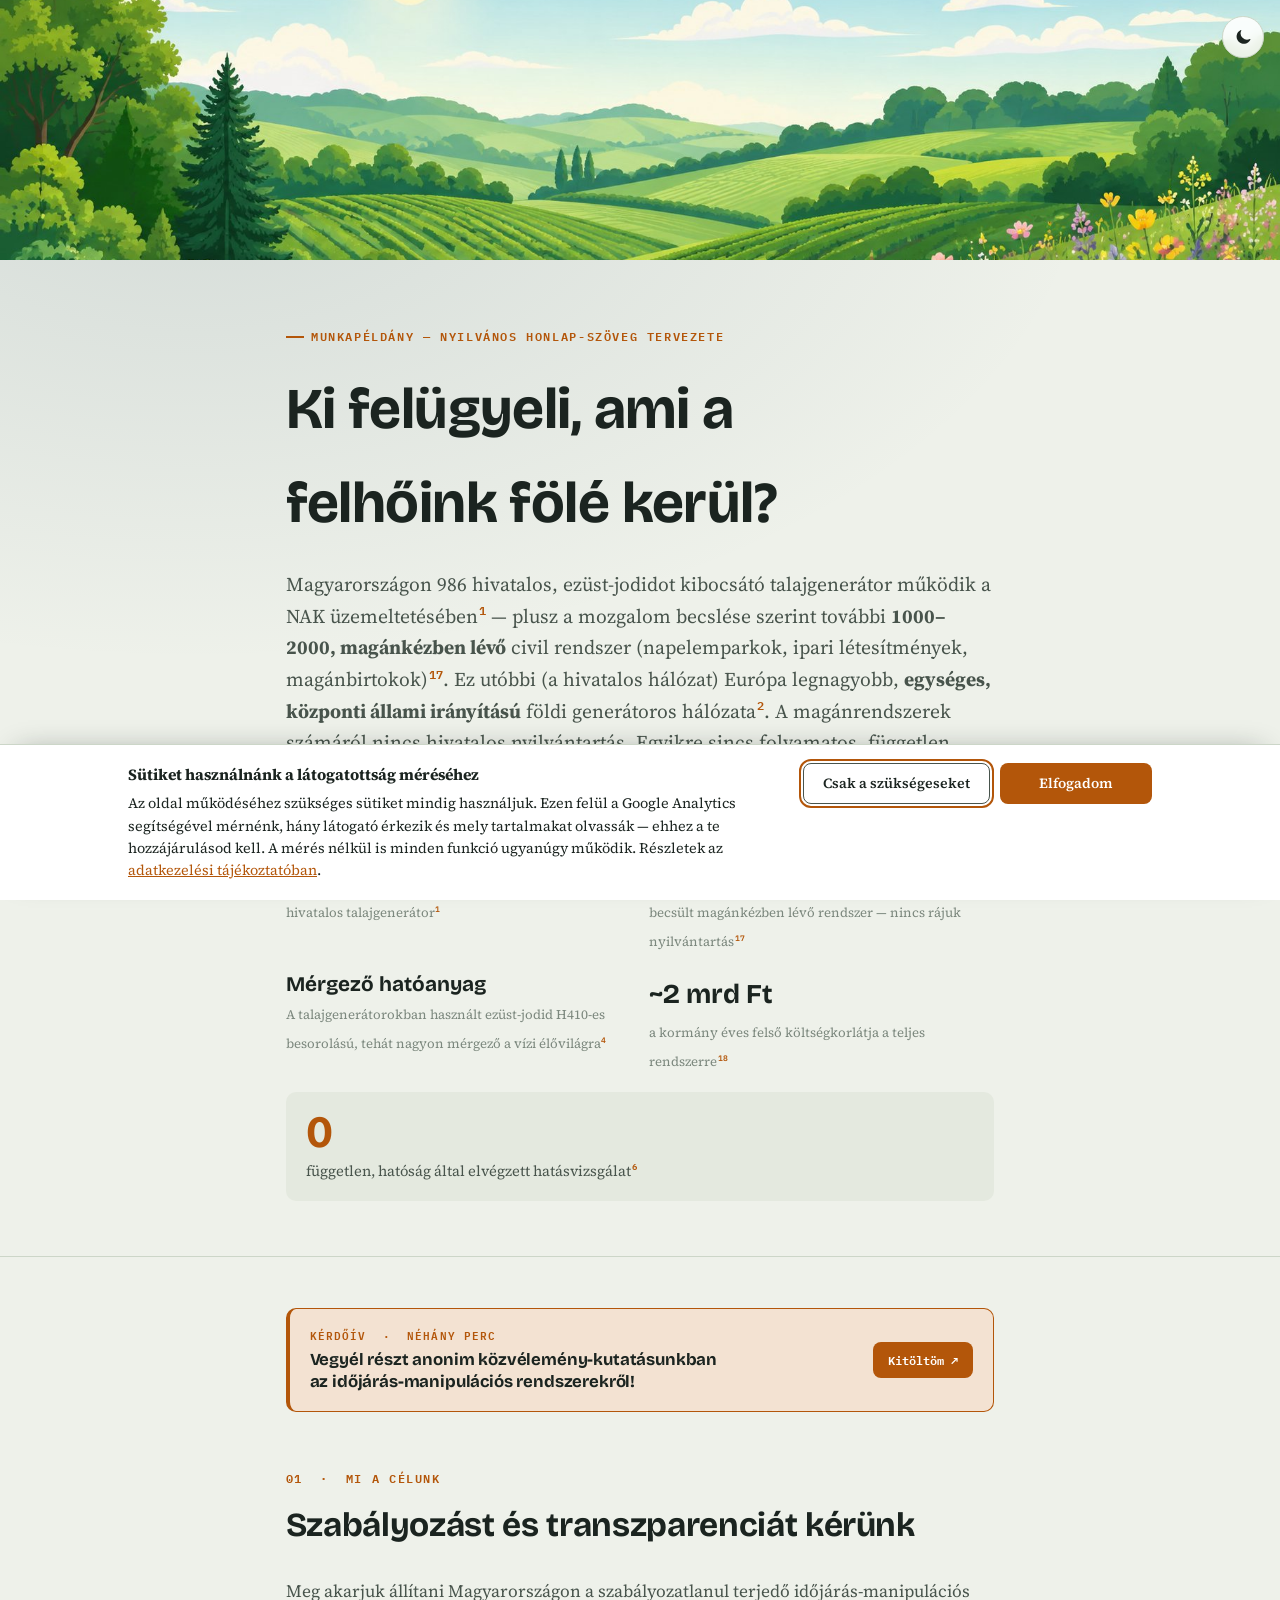
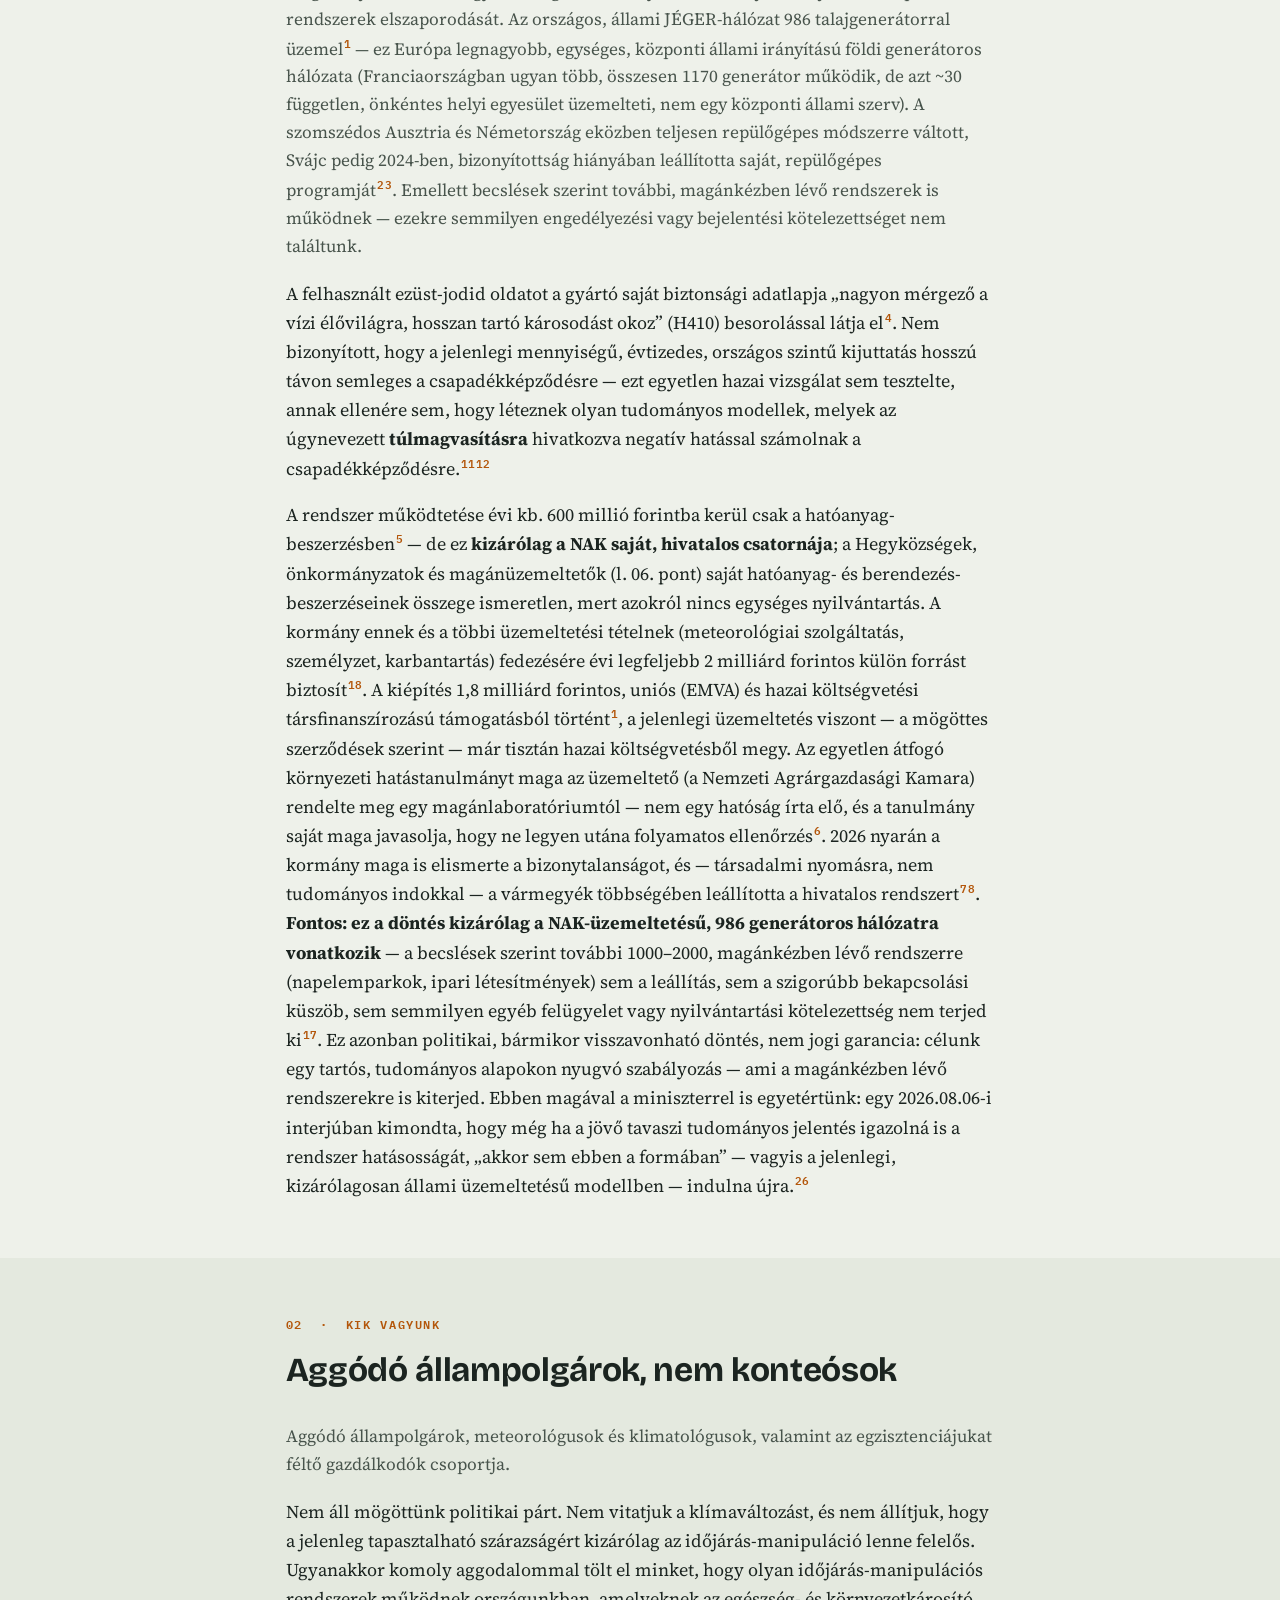
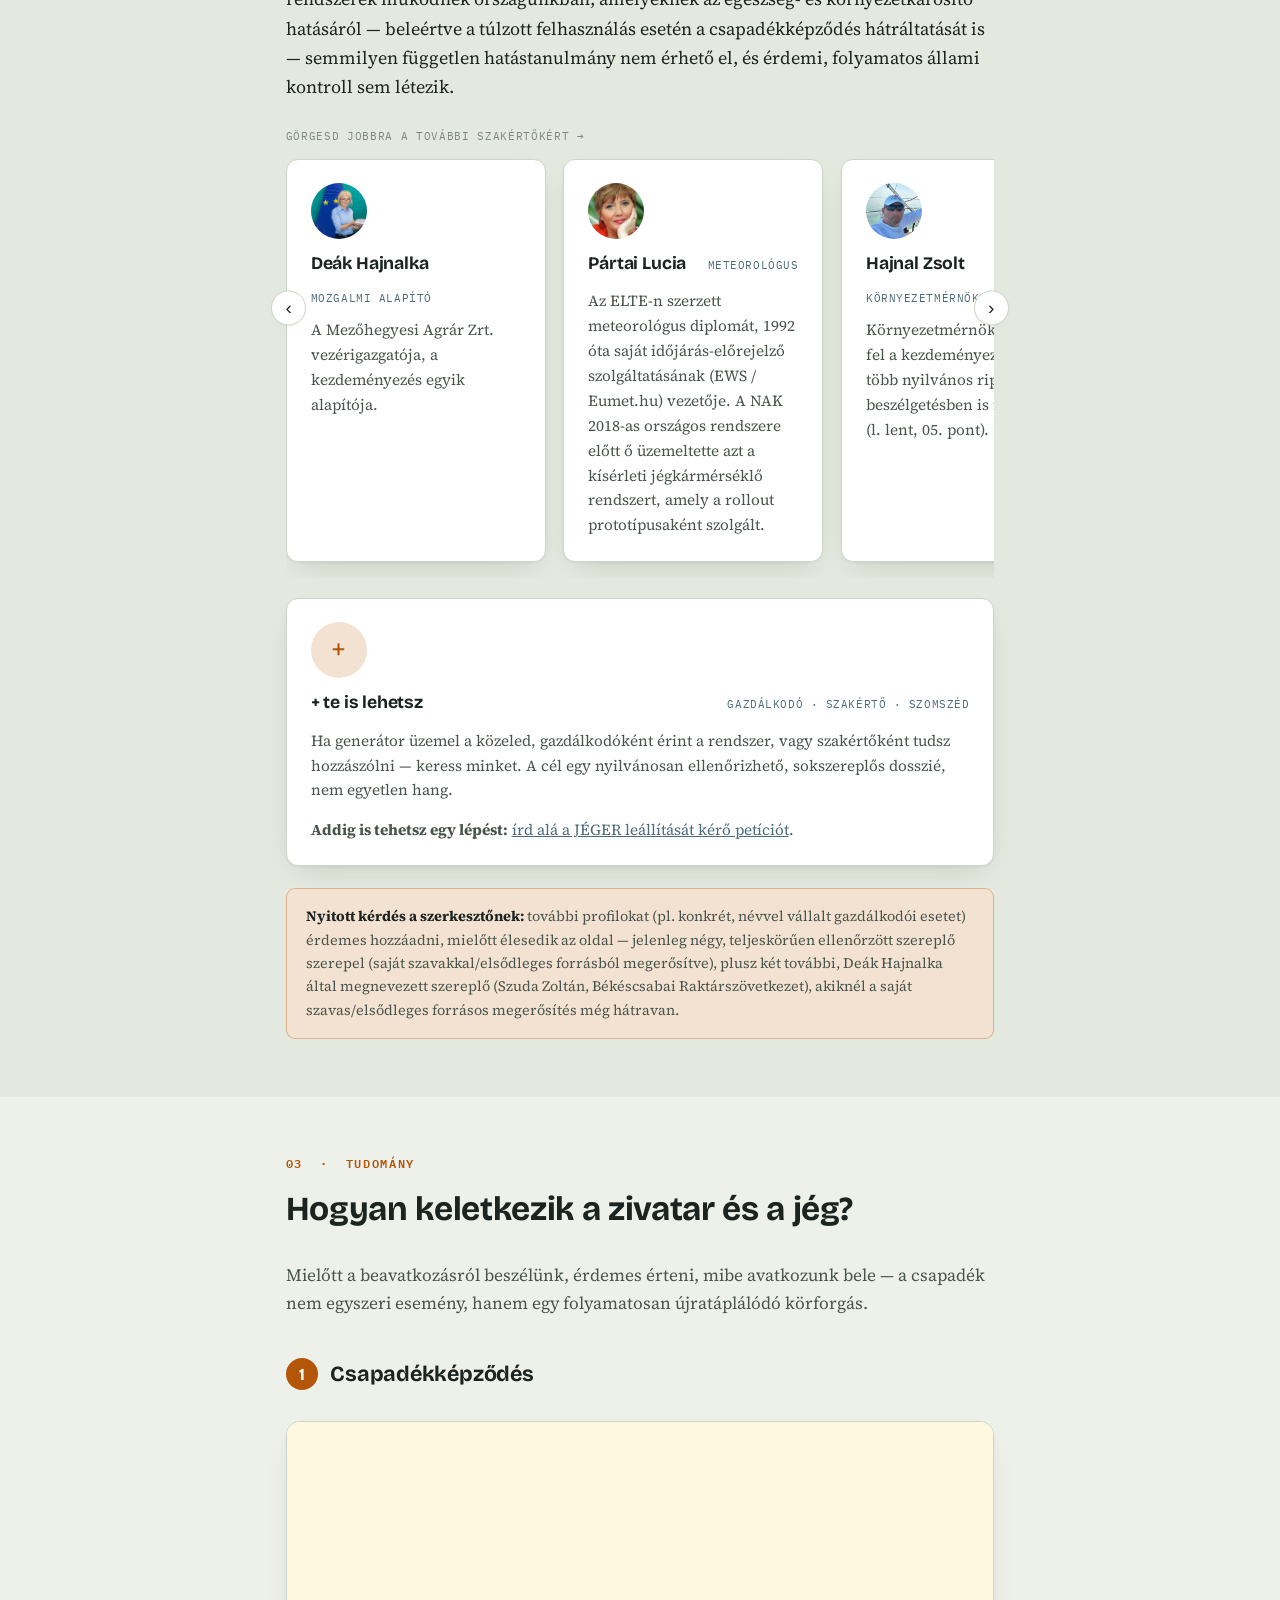
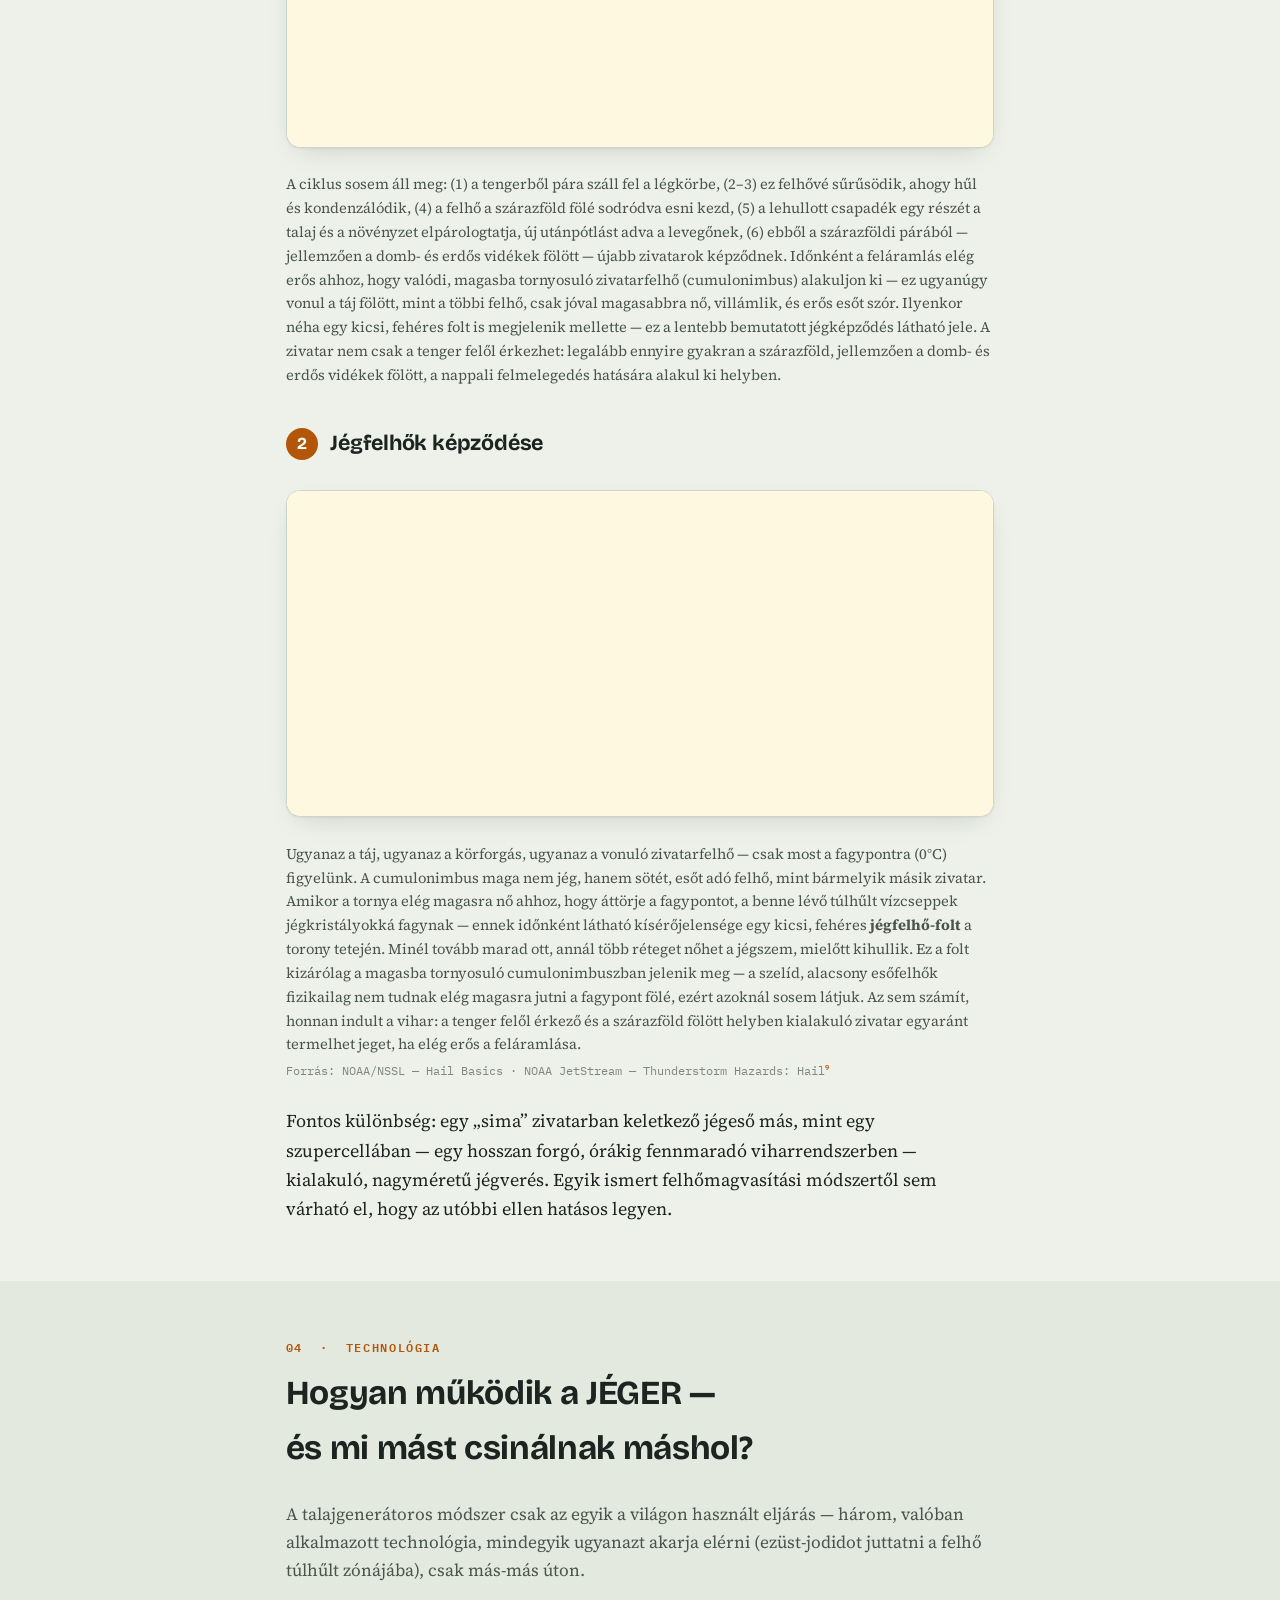
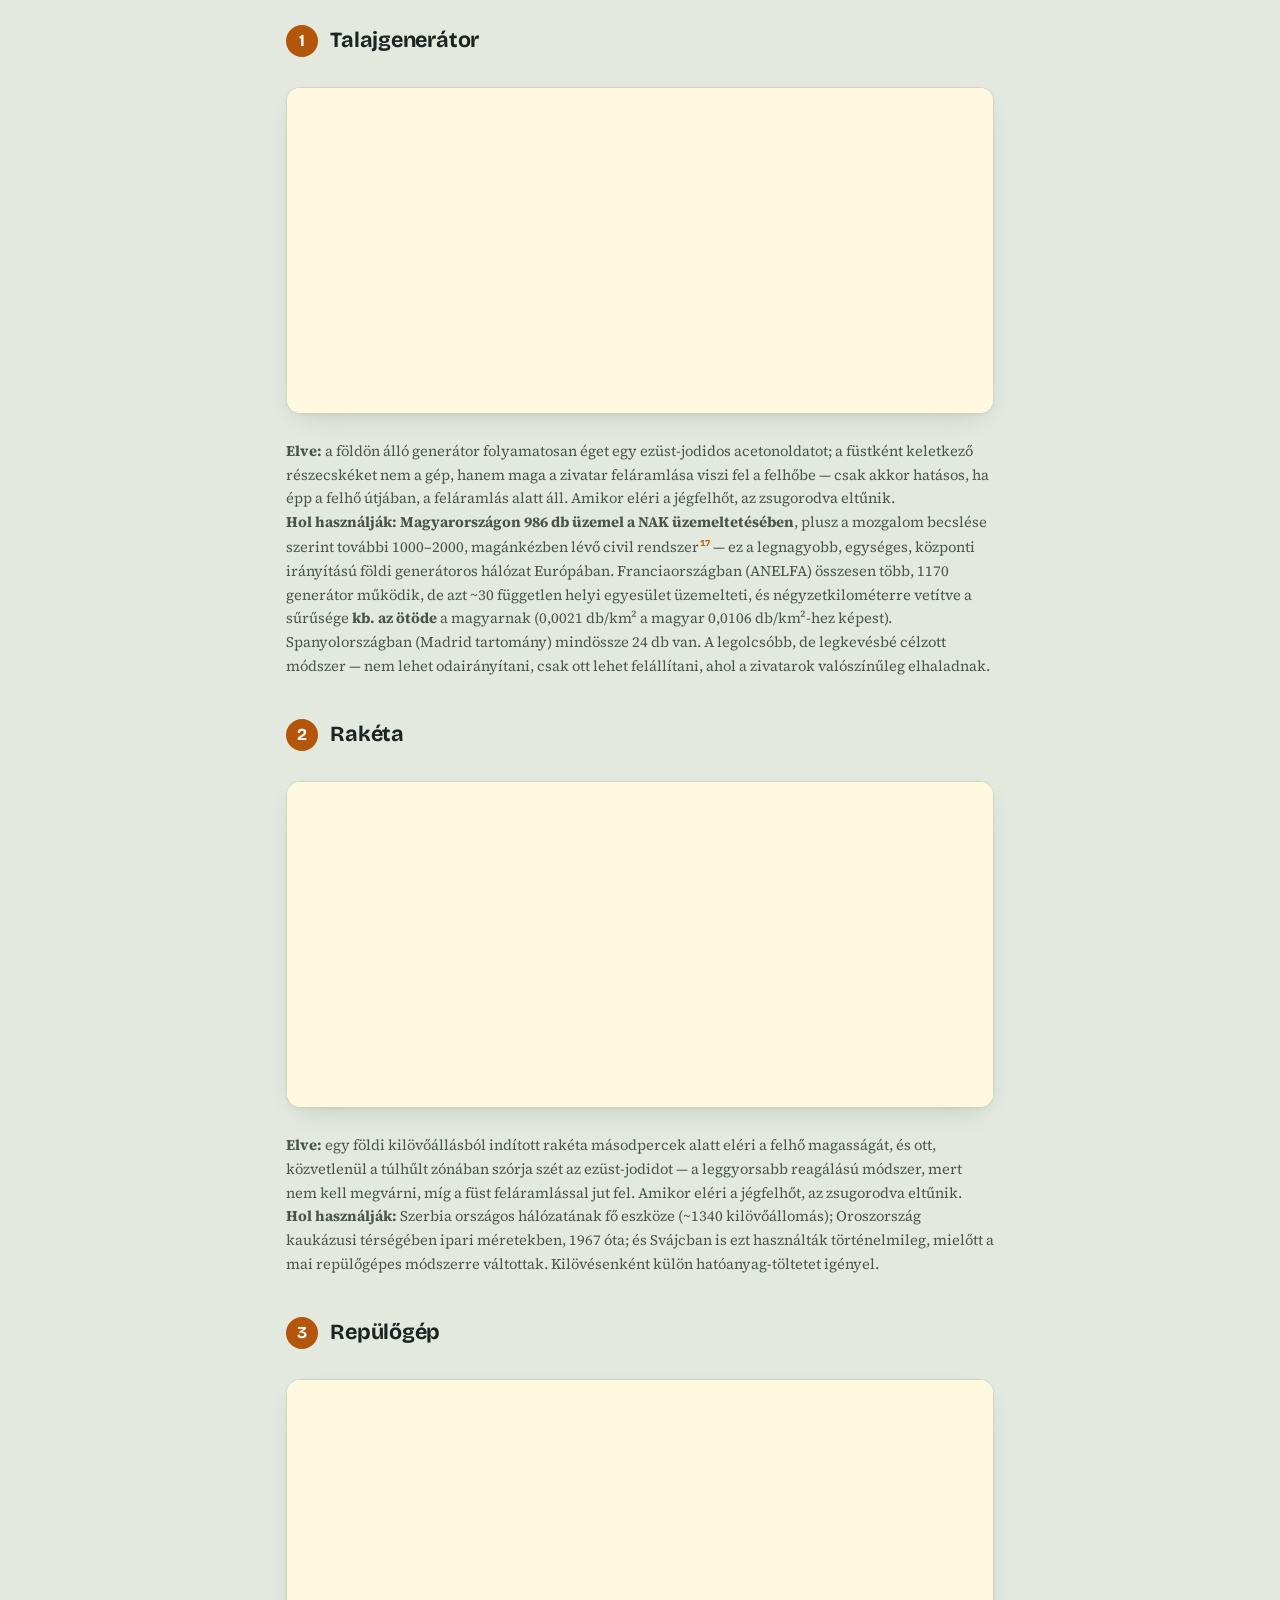
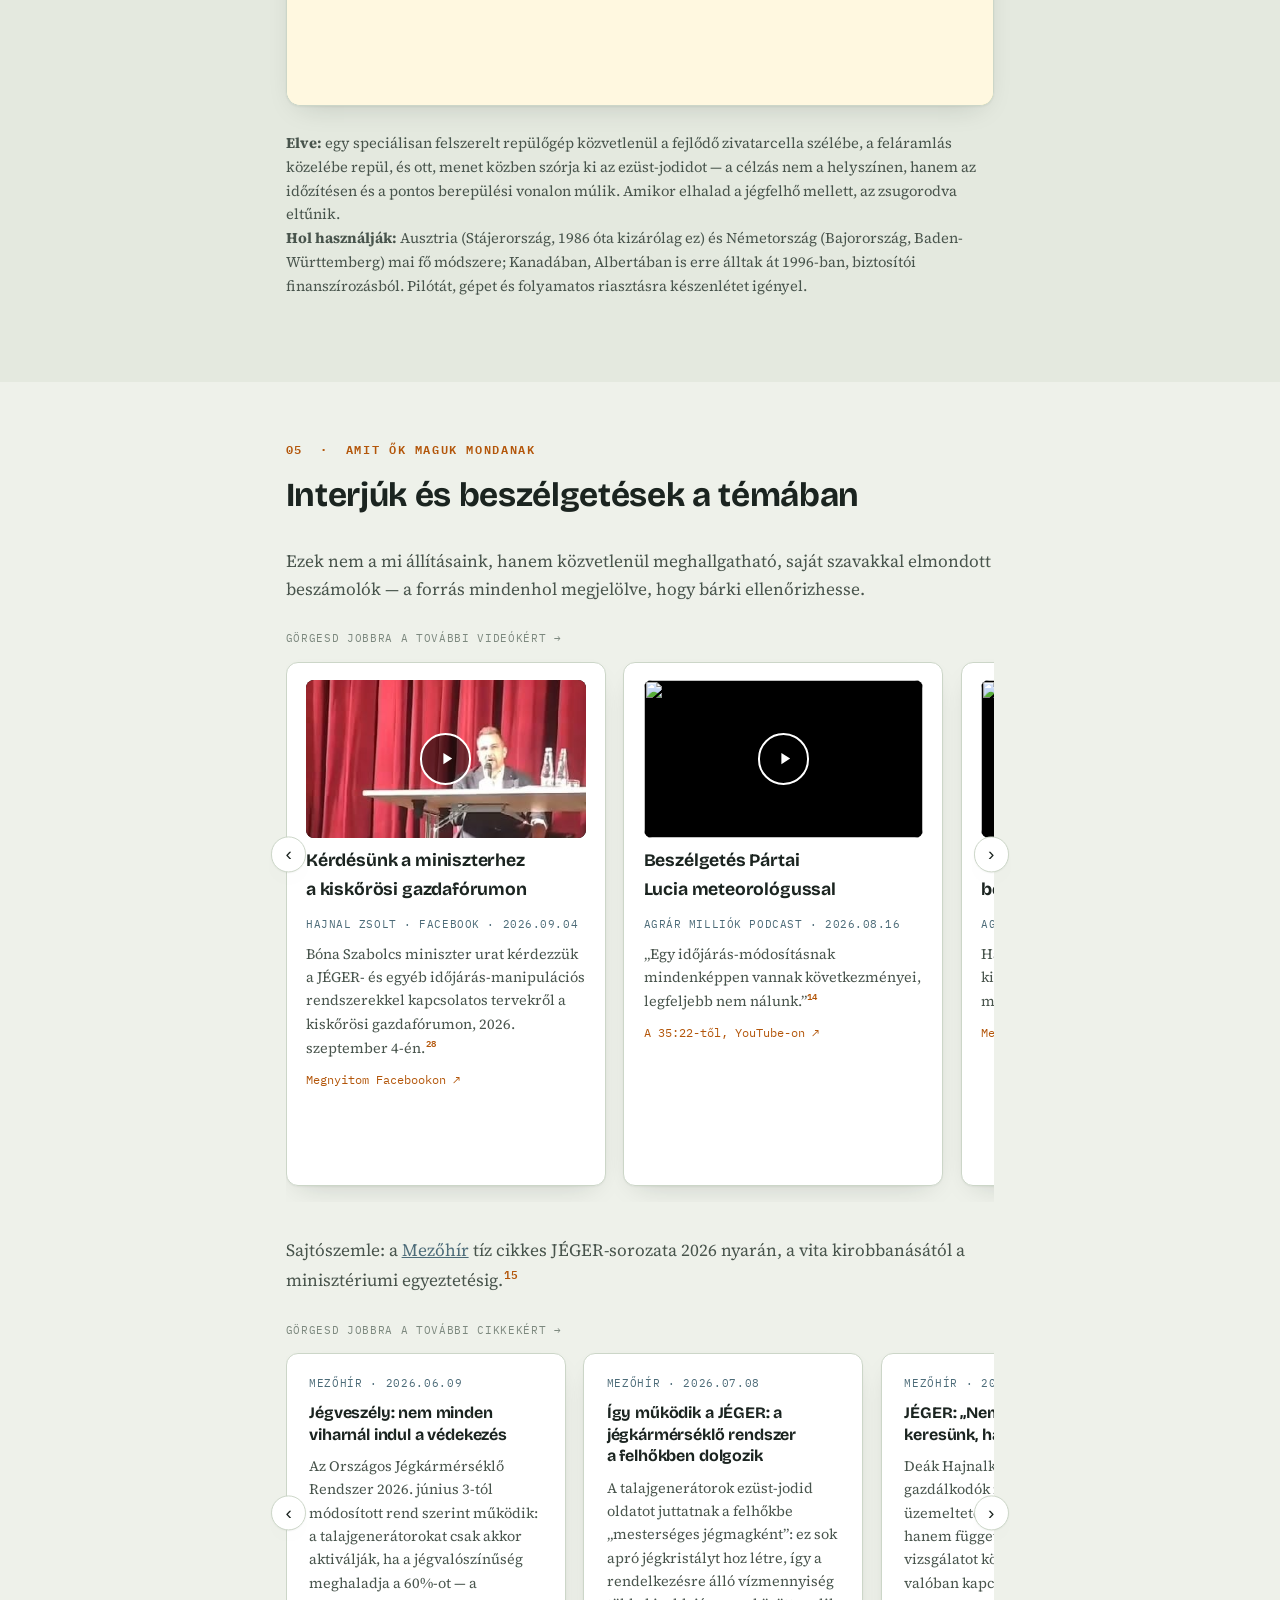
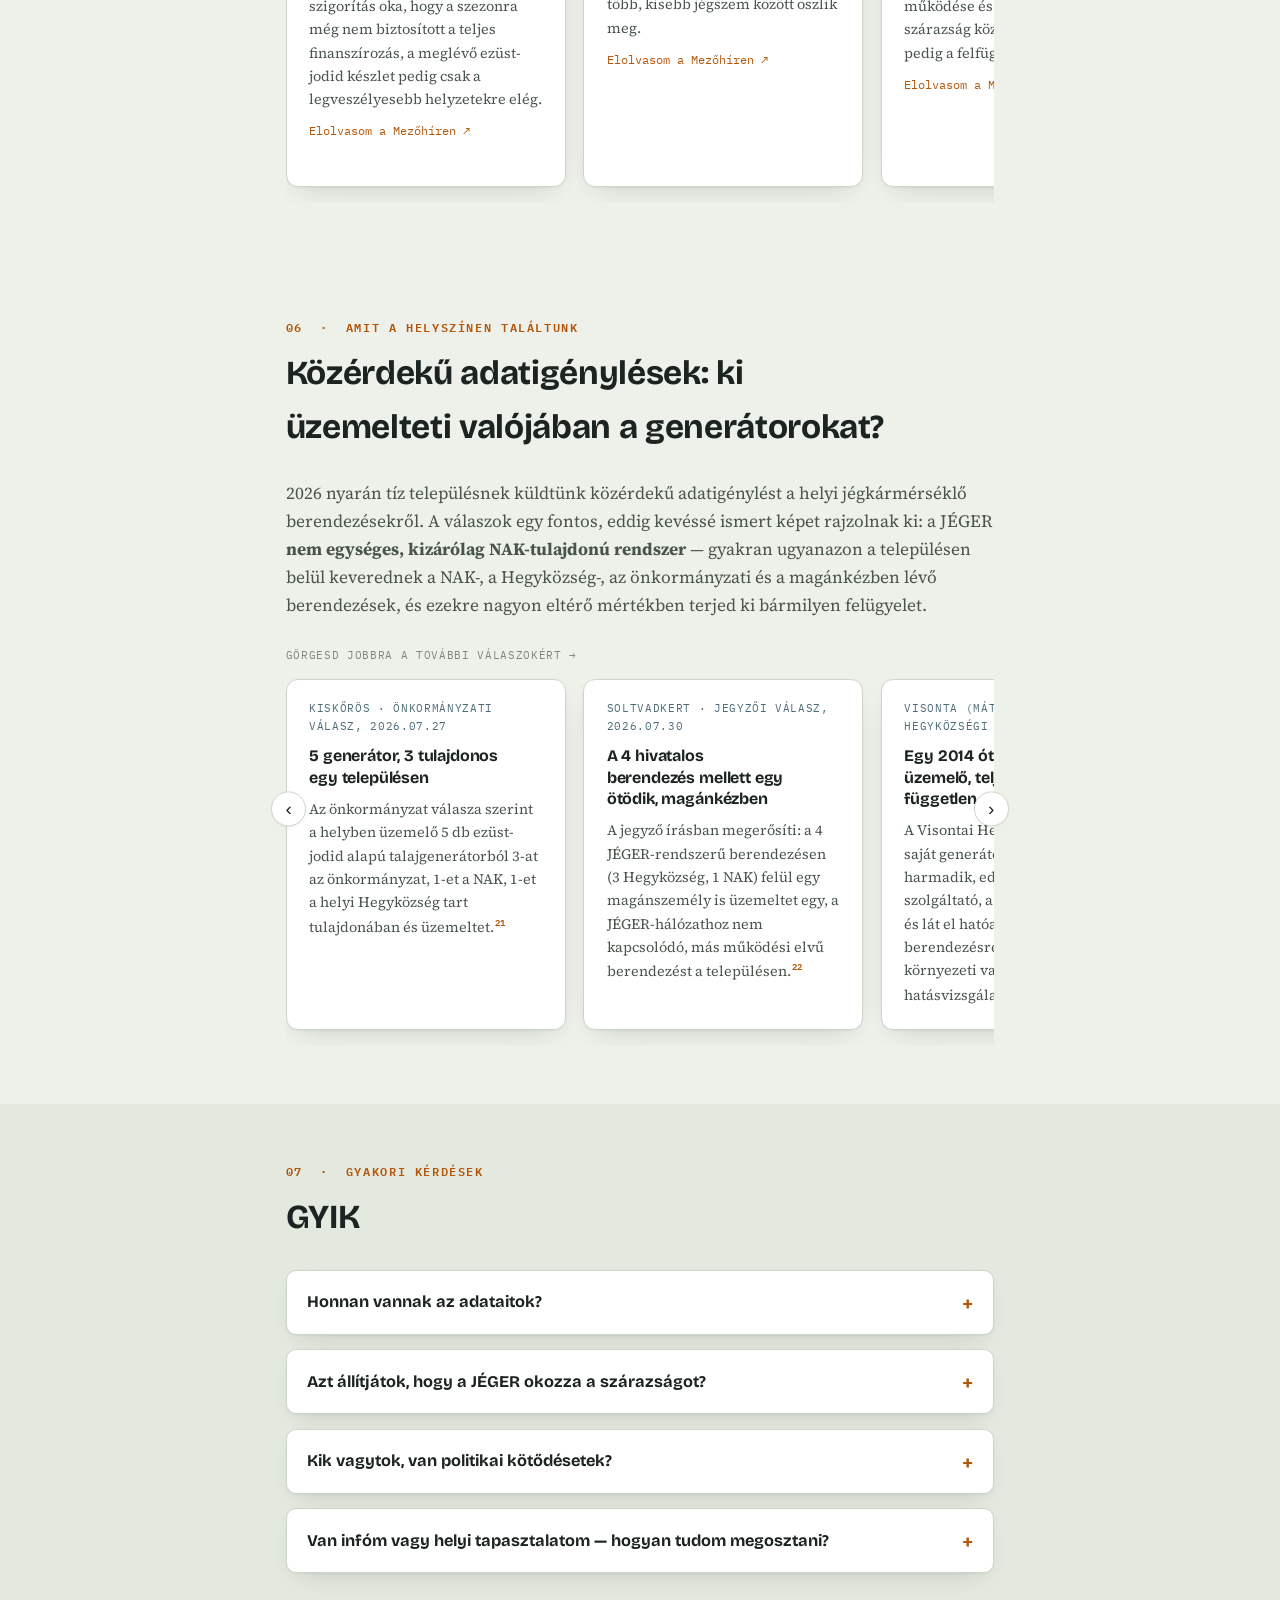
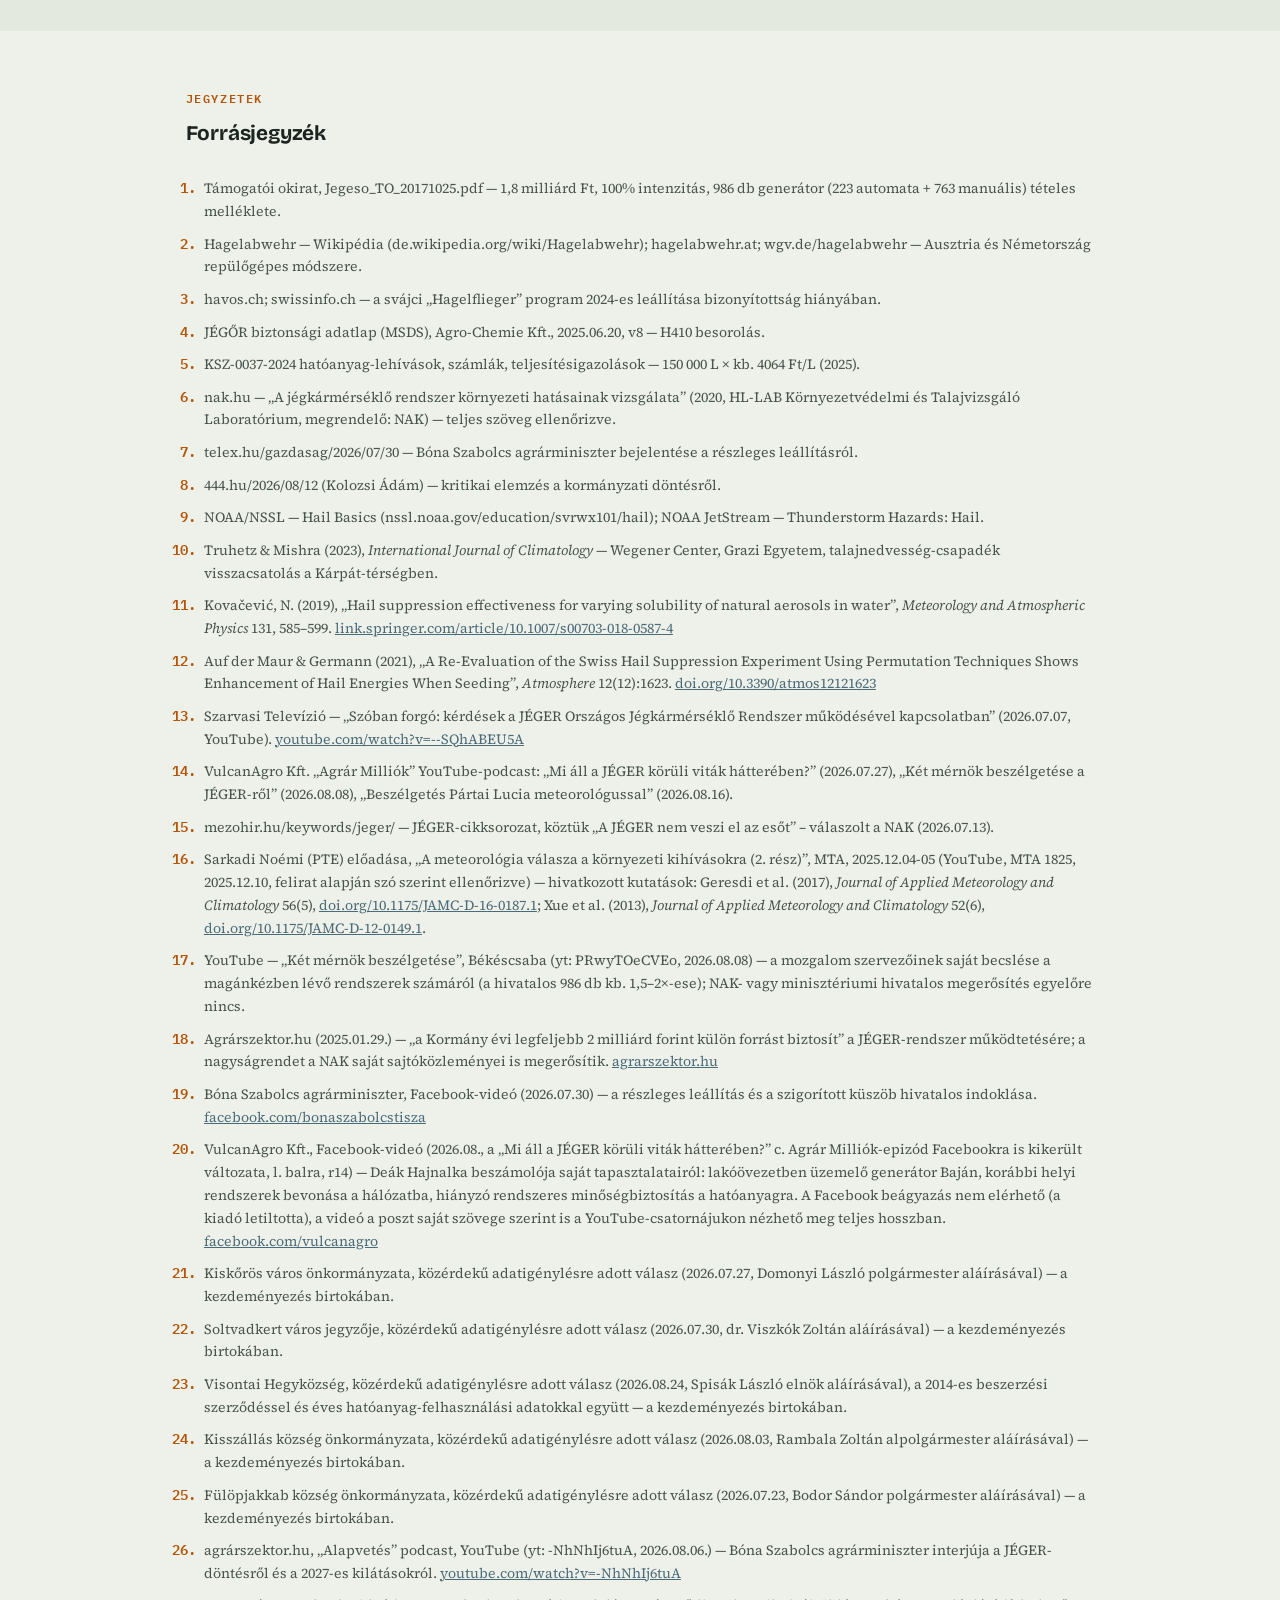
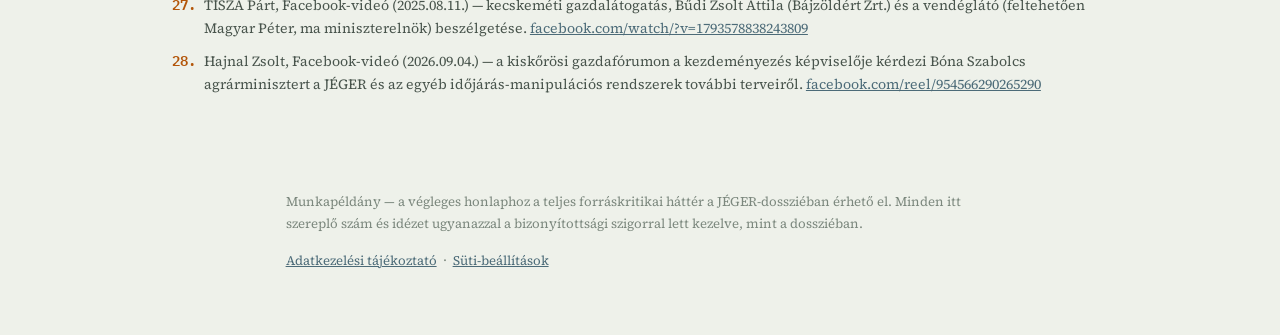
==== commit b364b946: "Quieten the featured stat and move it to the end of the hero row - The featured tile no longer borro" ====
--- a/infotainment/index.html
+++ b/infotainment/index.html
@@ -146,17 +146,13 @@
 }
 .stat b.stat-head{font-size:1.3rem; line-height:1.25}
 .stat span{font-size:.82rem; color:var(--ink-faint)}
-/* Kiemelt csempe: mindig teljes sort foglal, ezert a csempek kozepen allva
-   mindig a sor kozepere kerul — asztali 2 oszlopnal es mobil 1 oszlopnal is. */
+/* Kiemelt csempe: a statline utolso eleme, teljes sort foglal, igy a masik
+   negy csempe alatt osszefuggo savkent zarja a hero-t. A kiemelest egy fokkal
+   sotetebb hattertonus adja (a kerdoiv-banner accent szinetol megkulonboztetve);
+   a szamot hagyjuk accent szinben. */
 .hero .statline .stat.featured{
-  grid-column:1/-1; background:var(--accent-soft);
-  border:1px solid var(--accent); border-left-width:4px;
-  border-radius:10px; padding:1rem 1.2rem;
-}
-.hero .statline .stat.featured .stat-flag{
-  display:block; margin-bottom:.35rem; font-family:'IBM Plex Mono',monospace;
-  font-size:.66rem; letter-spacing:.12em; text-transform:uppercase;
-  color:var(--accent); font-weight:600;
+  grid-column:1/-1; background:var(--surface-2);
+  border-radius:10px; padding:1.1rem 1.25rem;
 }
 .hero .statline .stat.featured b{font-size:2.8rem; line-height:1; color:var(--accent)}
 .hero .statline .stat.featured span{font-size:.92rem; color:var(--ink-soft)}
@@ -679,12 +675,9 @@
     <div class="statline reveal d3">
       <div class="stat"><b>986</b><span>hivatalos talajgenerátor<sup class="cite"><a href="#r1">1</a></sup></span></div>
       <div class="stat"><b>~1000–2000</b><span>becsült magánkézben lévő rendszer — nincs rájuk nyilvántartás<sup class="cite"><a href="#r17">17</a></sup></span></div>
-      <div class="stat featured">
-        <span class="stat-flag">A fő kérdésünk</span>
-        <b>0</b><span>független, hatóság által elvégzett hatásvizsgálat<sup class="cite"><a href="#r6">6</a></sup></span>
-      </div>
       <div class="stat"><b class="stat-head">Mérgező hatóanyag</b><span>A talajgenerátorokban használt ezüst-jodid H410-es besorolású, tehát nagyon mérgező a vízi élővilágra<sup class="cite"><a href="#r4">4</a></sup></span></div>
       <div class="stat"><b>~2 mrd Ft</b><span>a kormány éves felső költségkorlátja a teljes rendszerre<sup class="cite"><a href="#r18">18</a></sup></span></div>
+      <div class="stat featured"><b>0</b><span>független, hatóság által elvégzett hatásvizsgálat<sup class="cite"><a href="#r6">6</a></sup></span></div>
     </div>
   </div>
 </div>
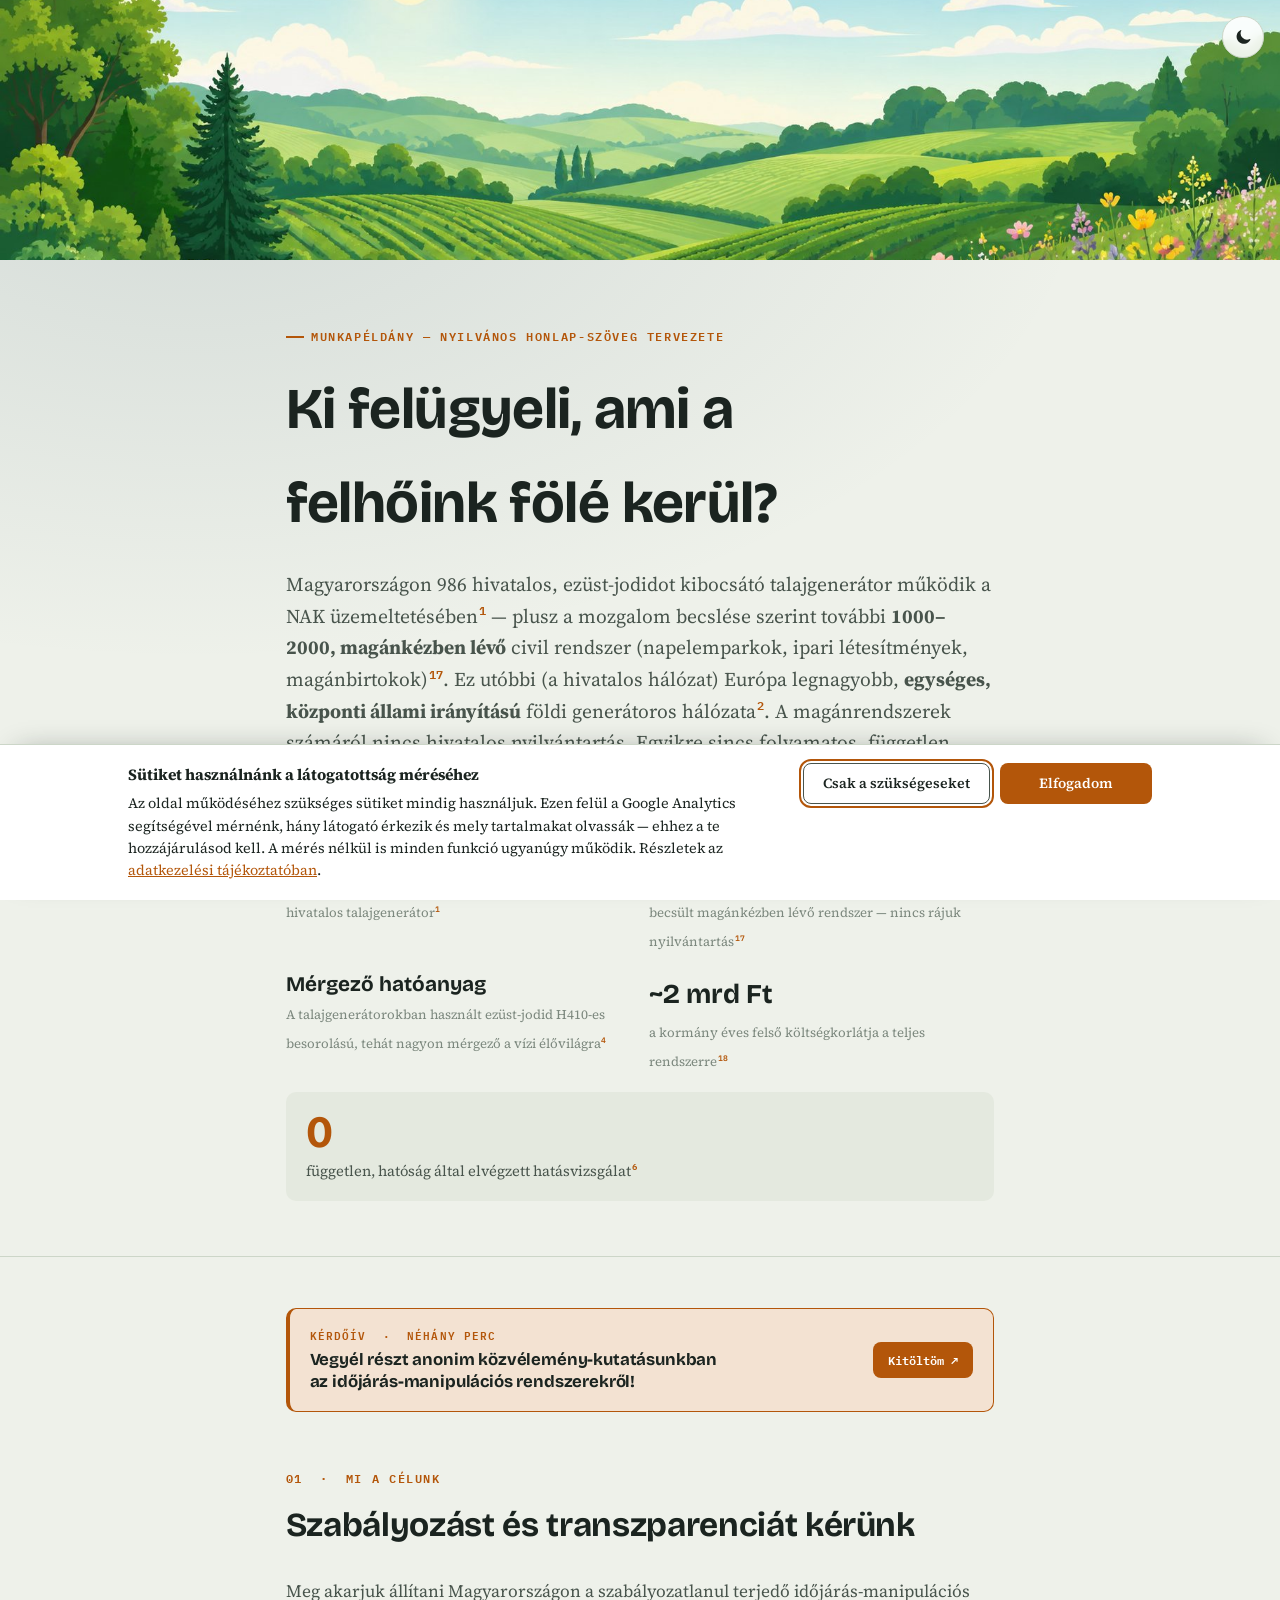
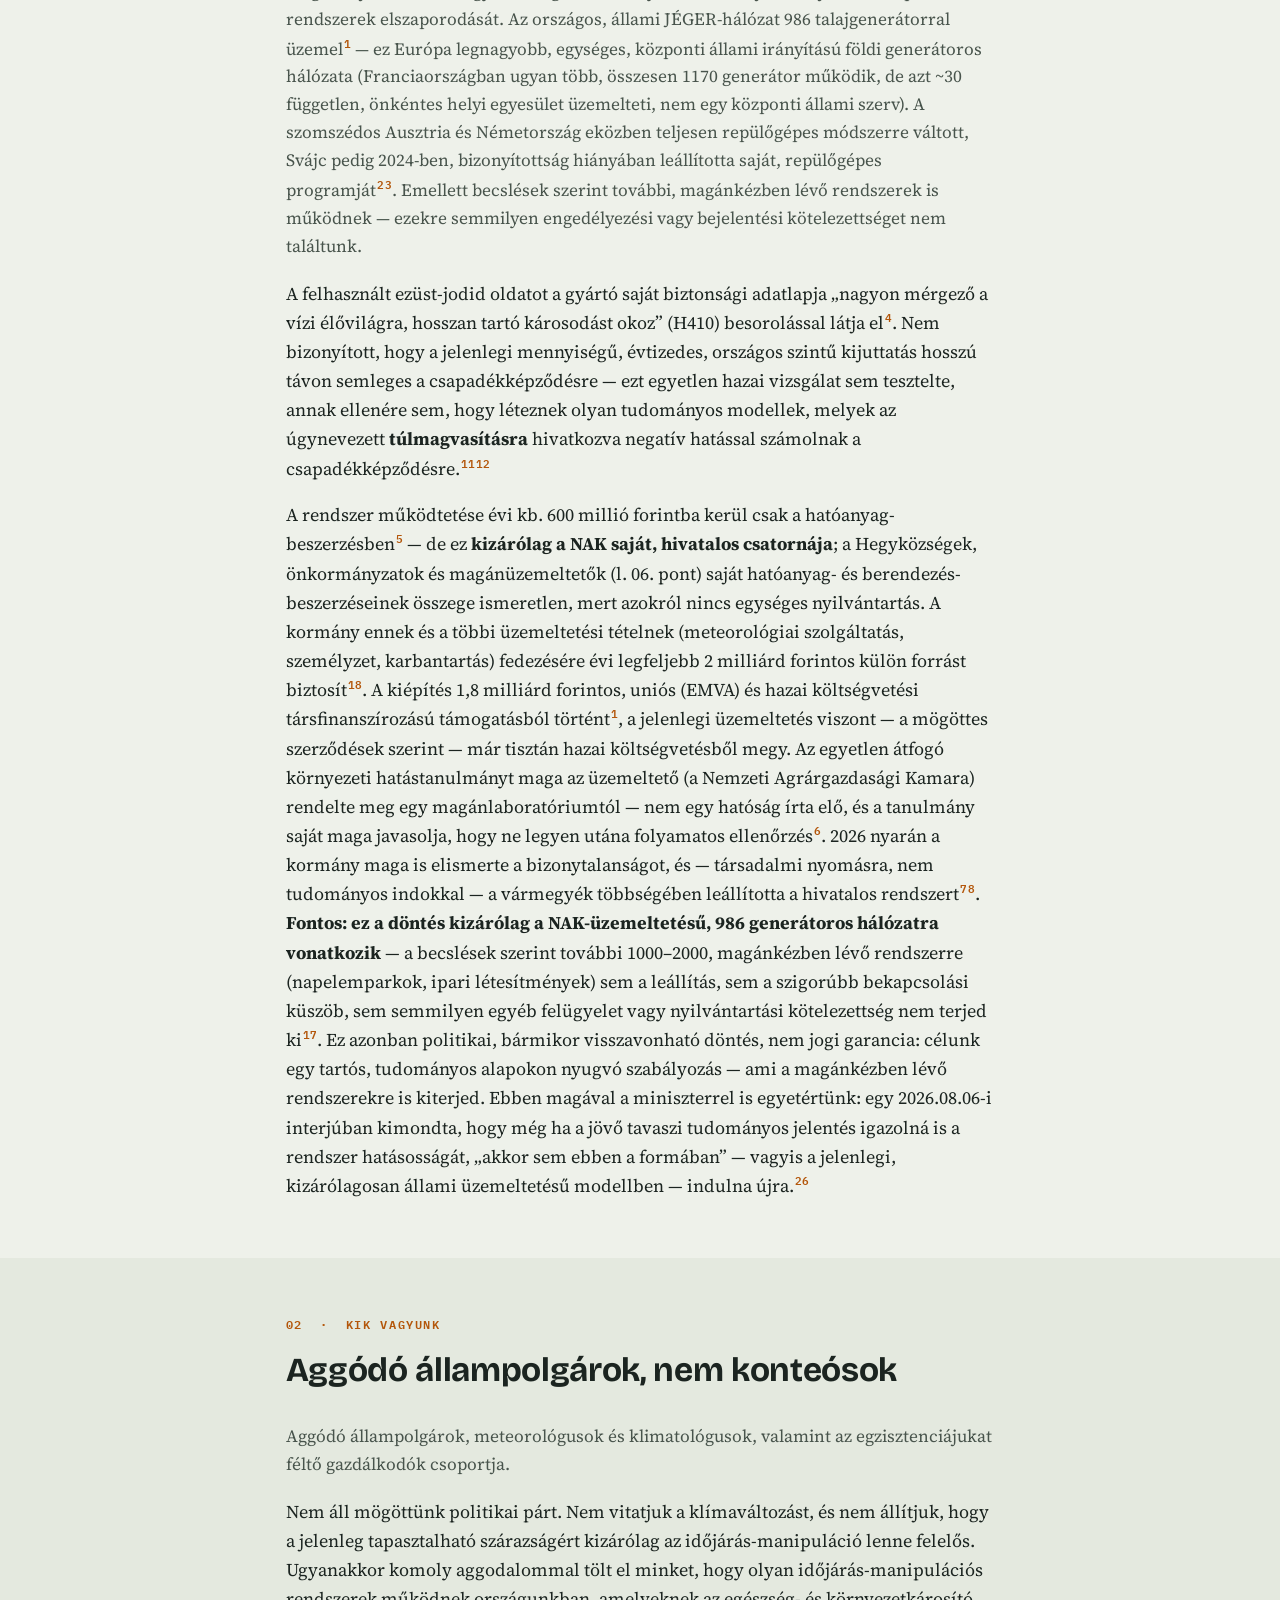
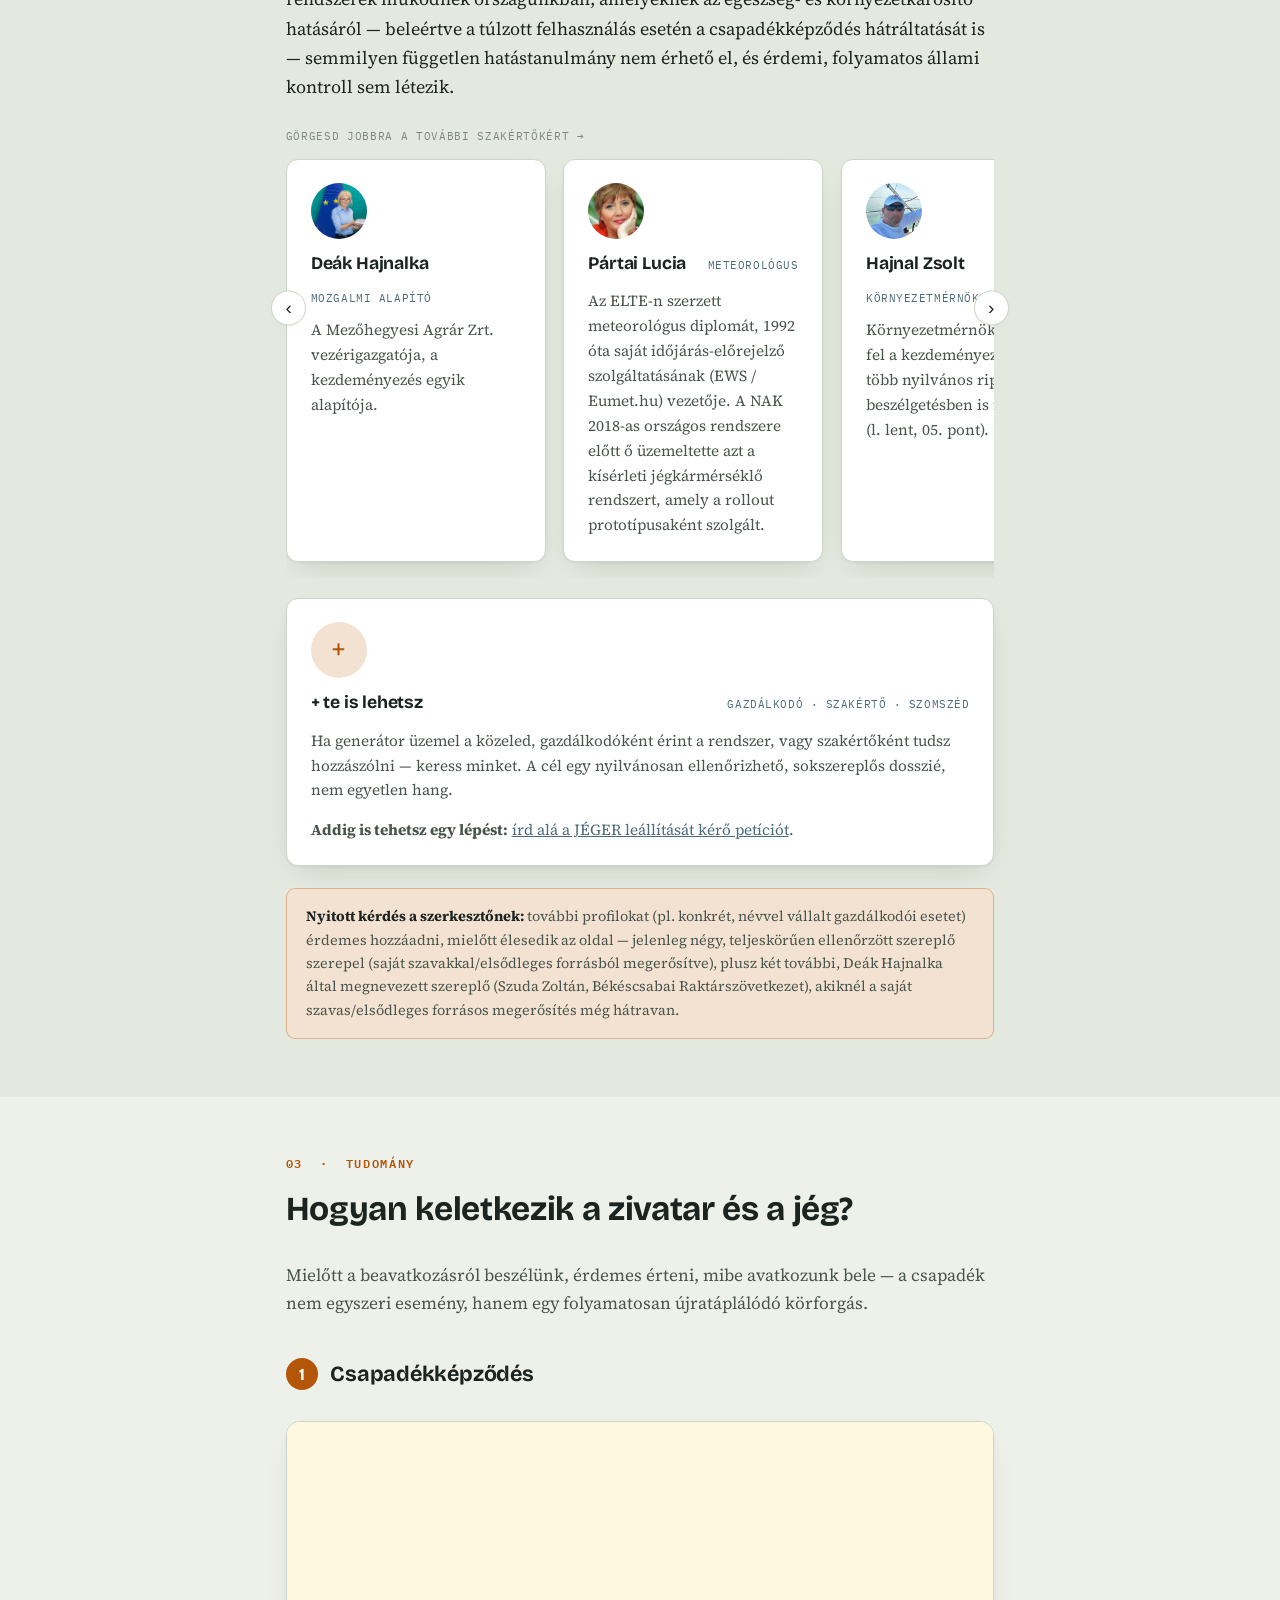
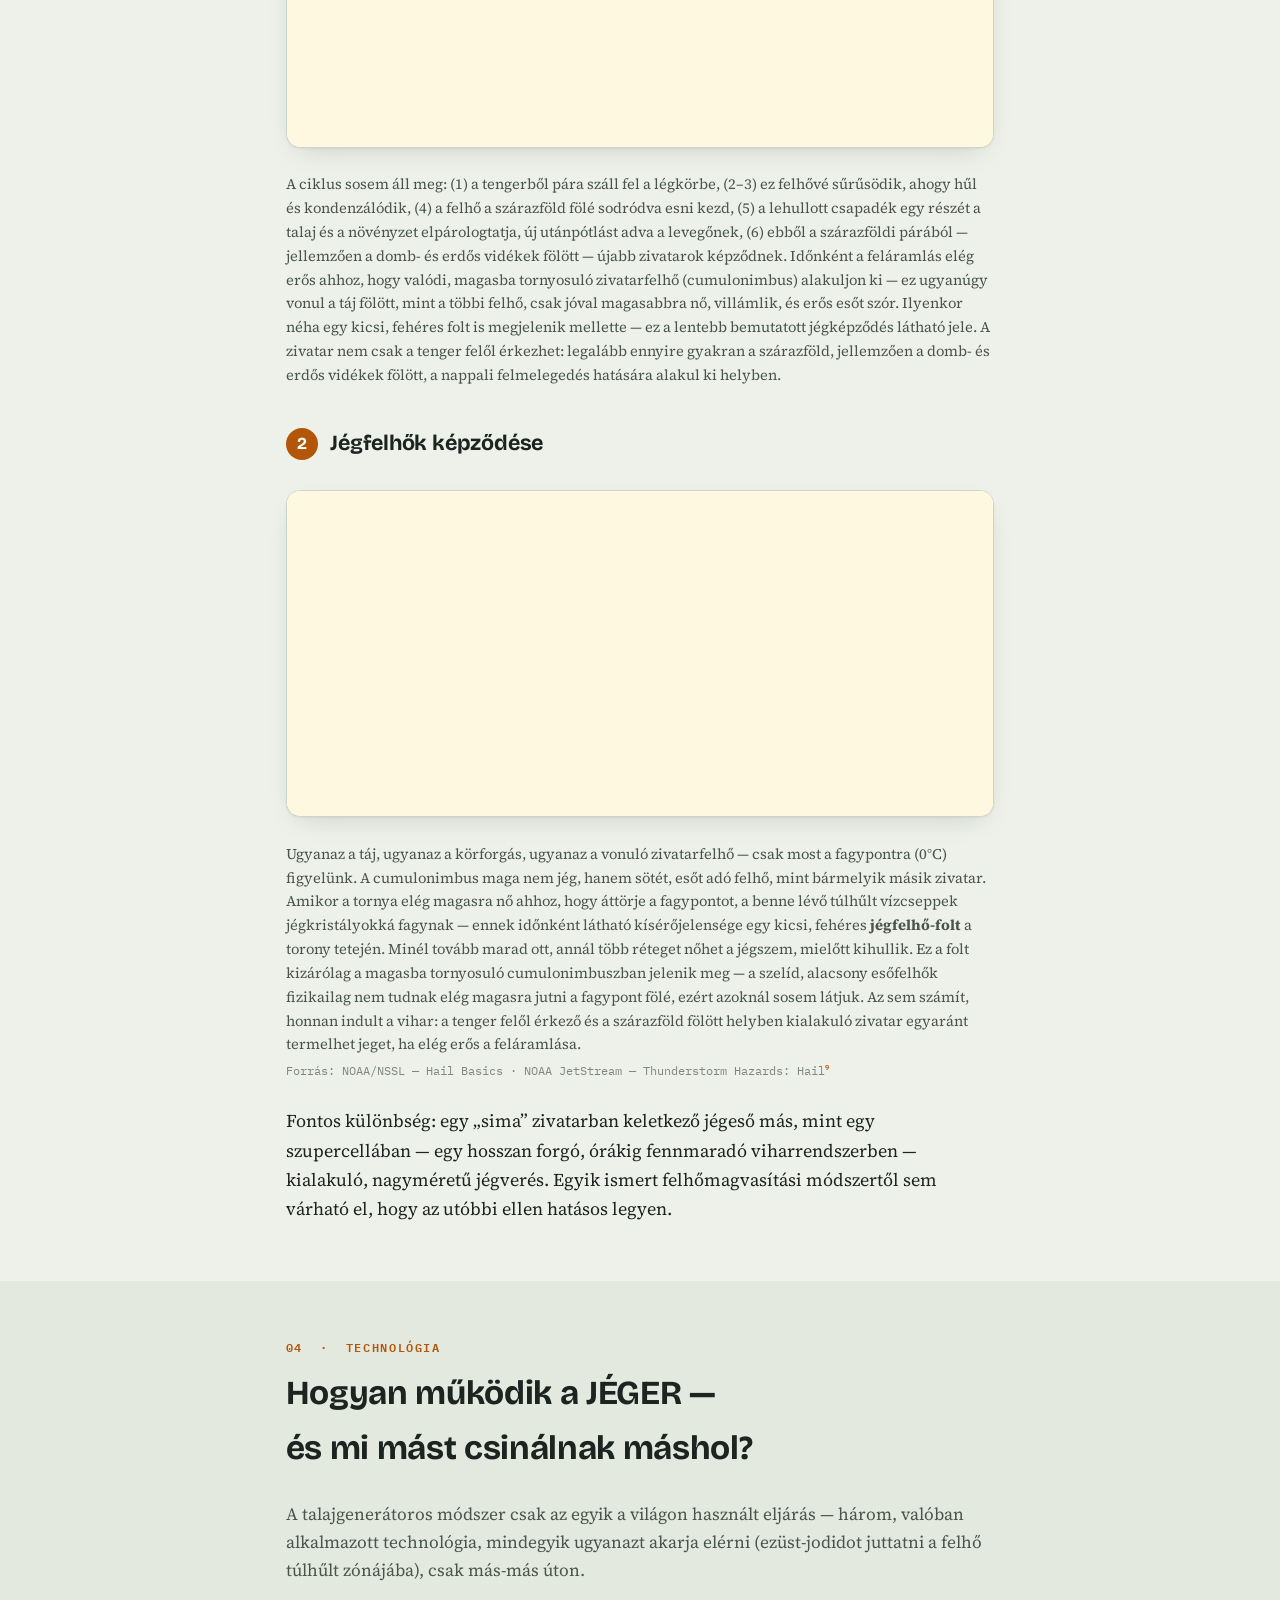
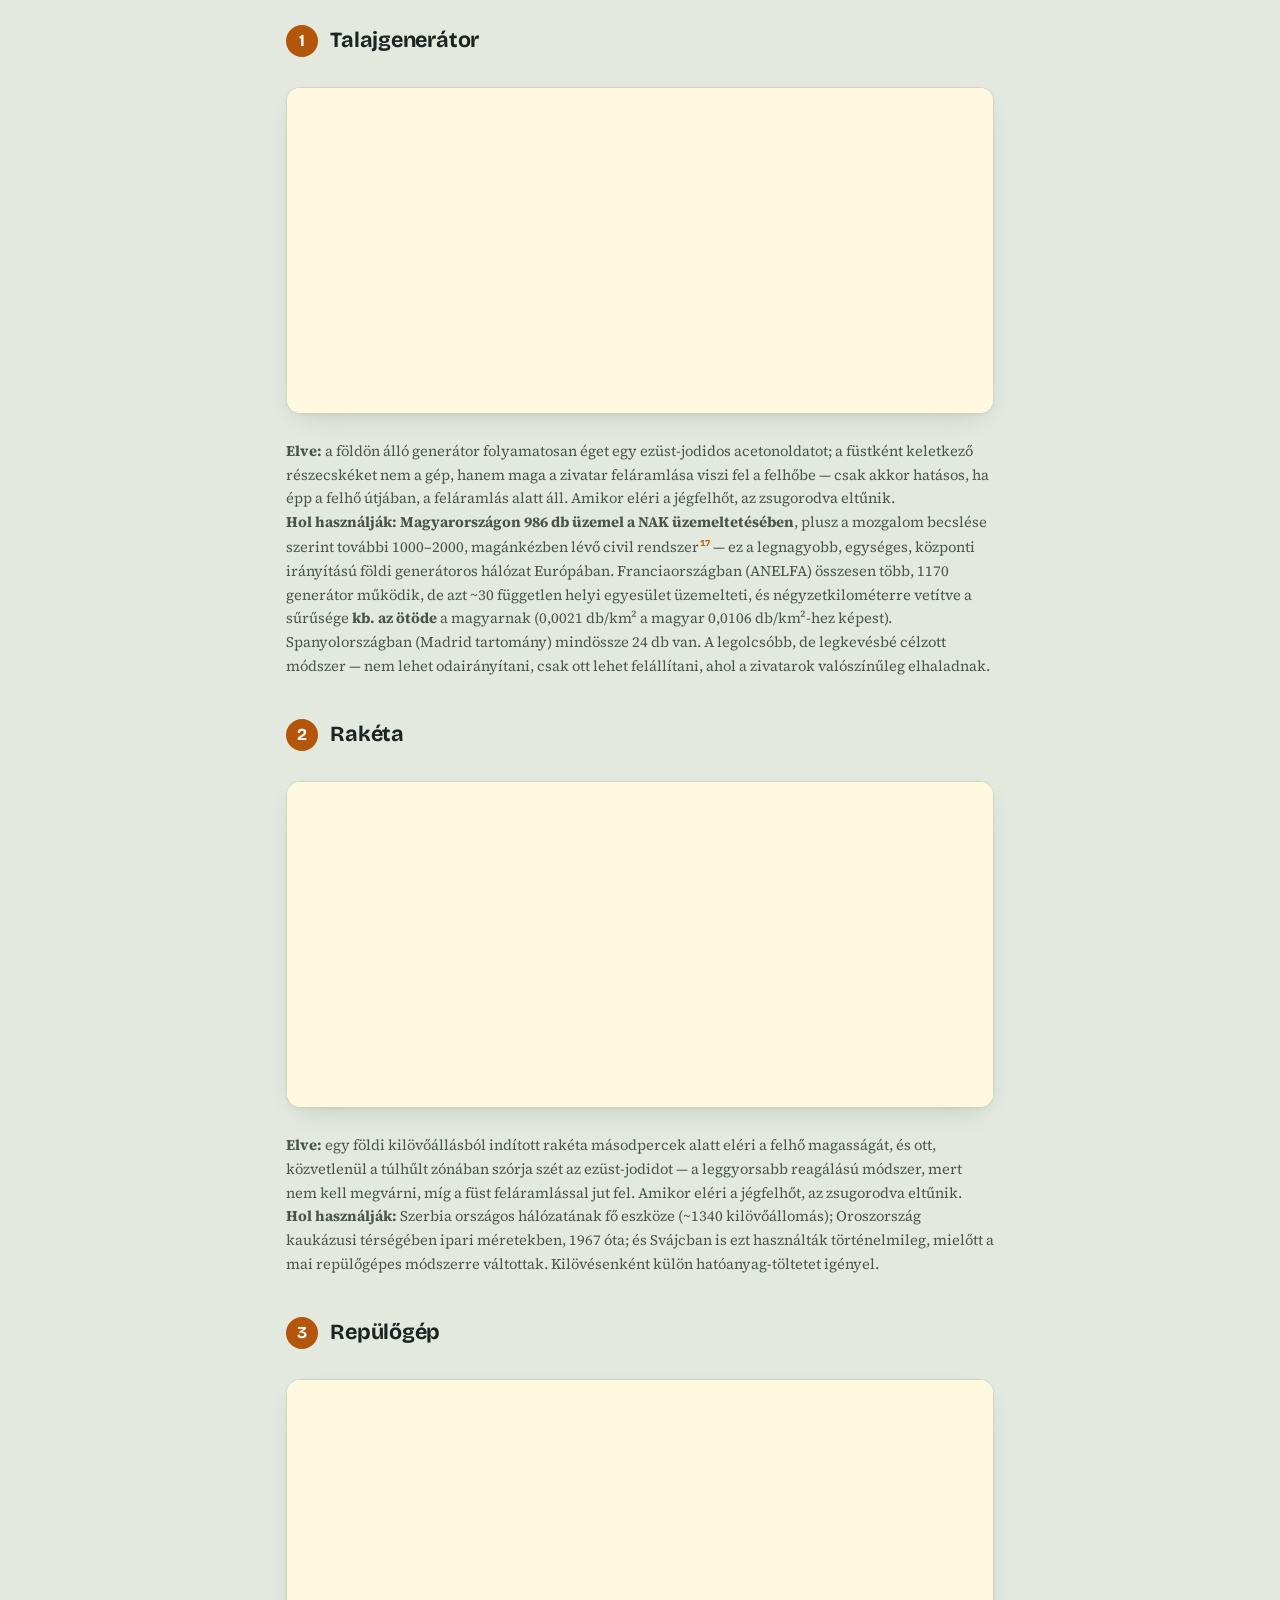
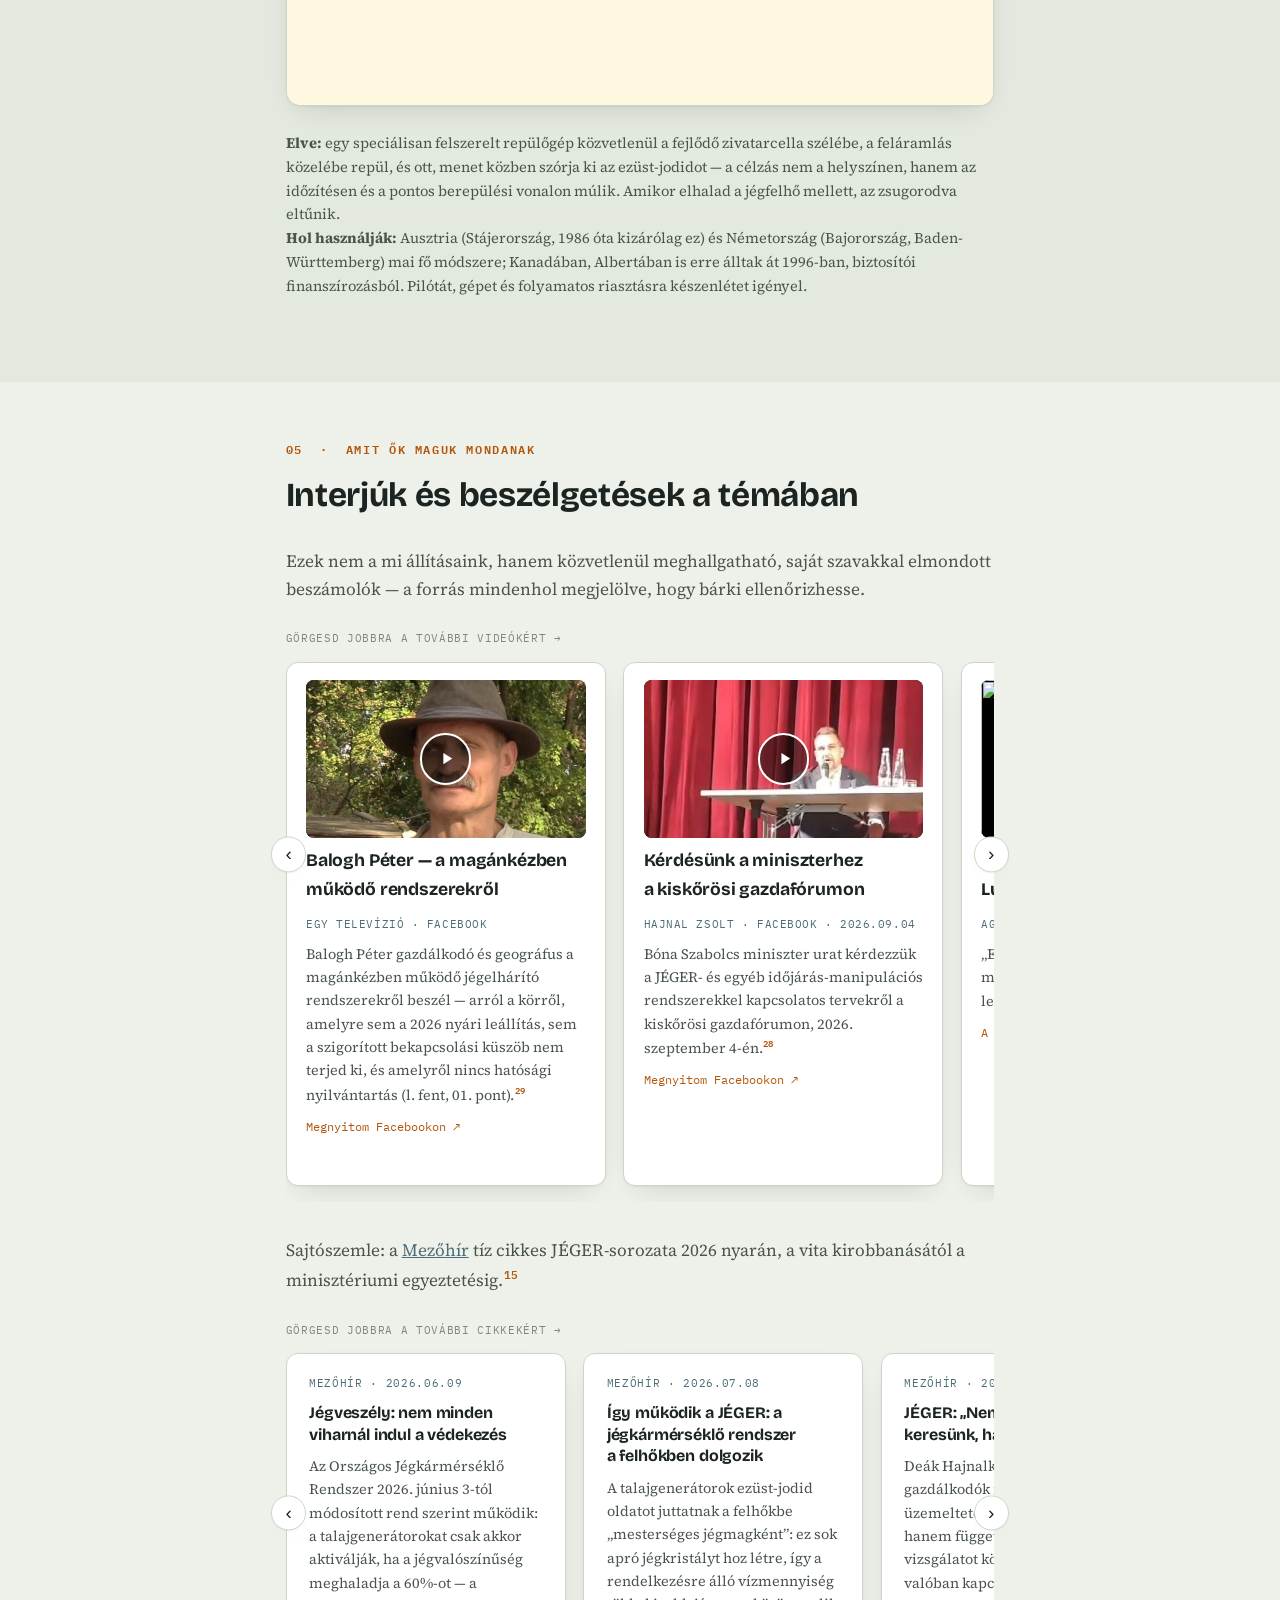
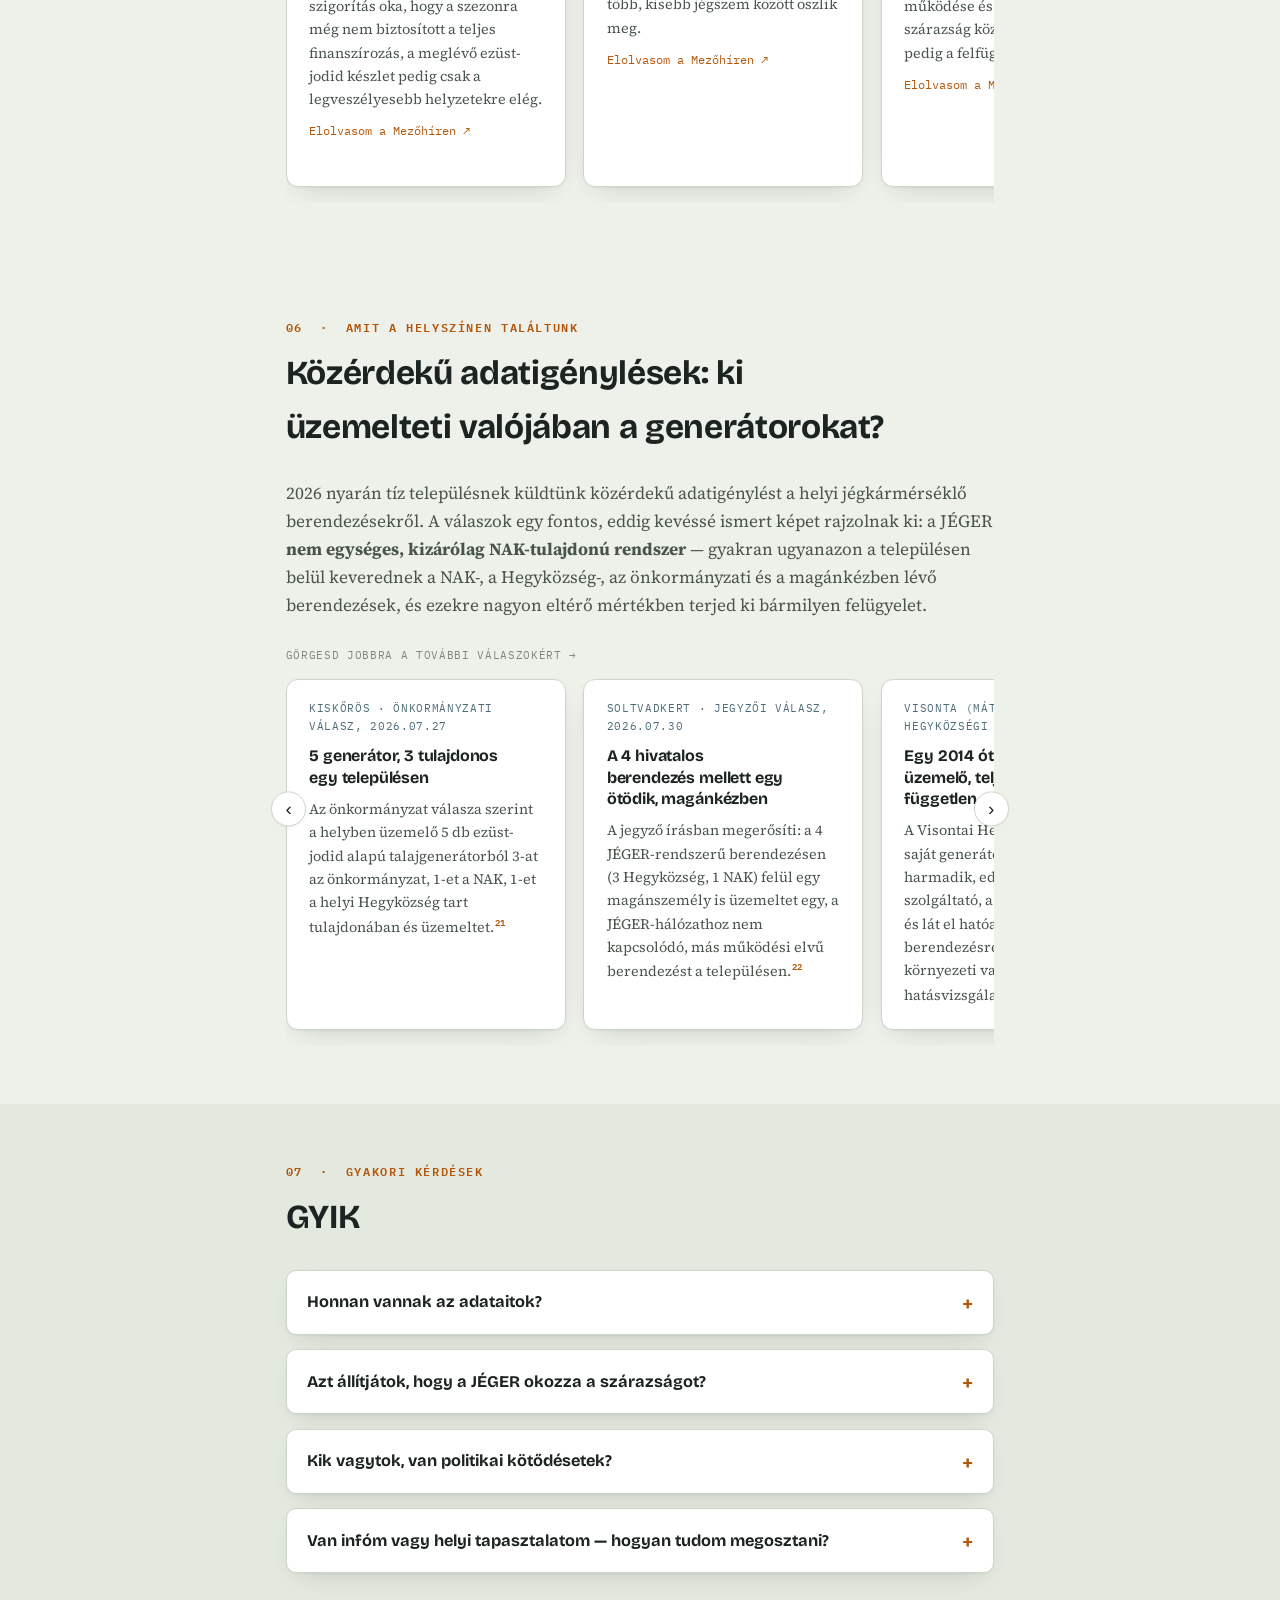
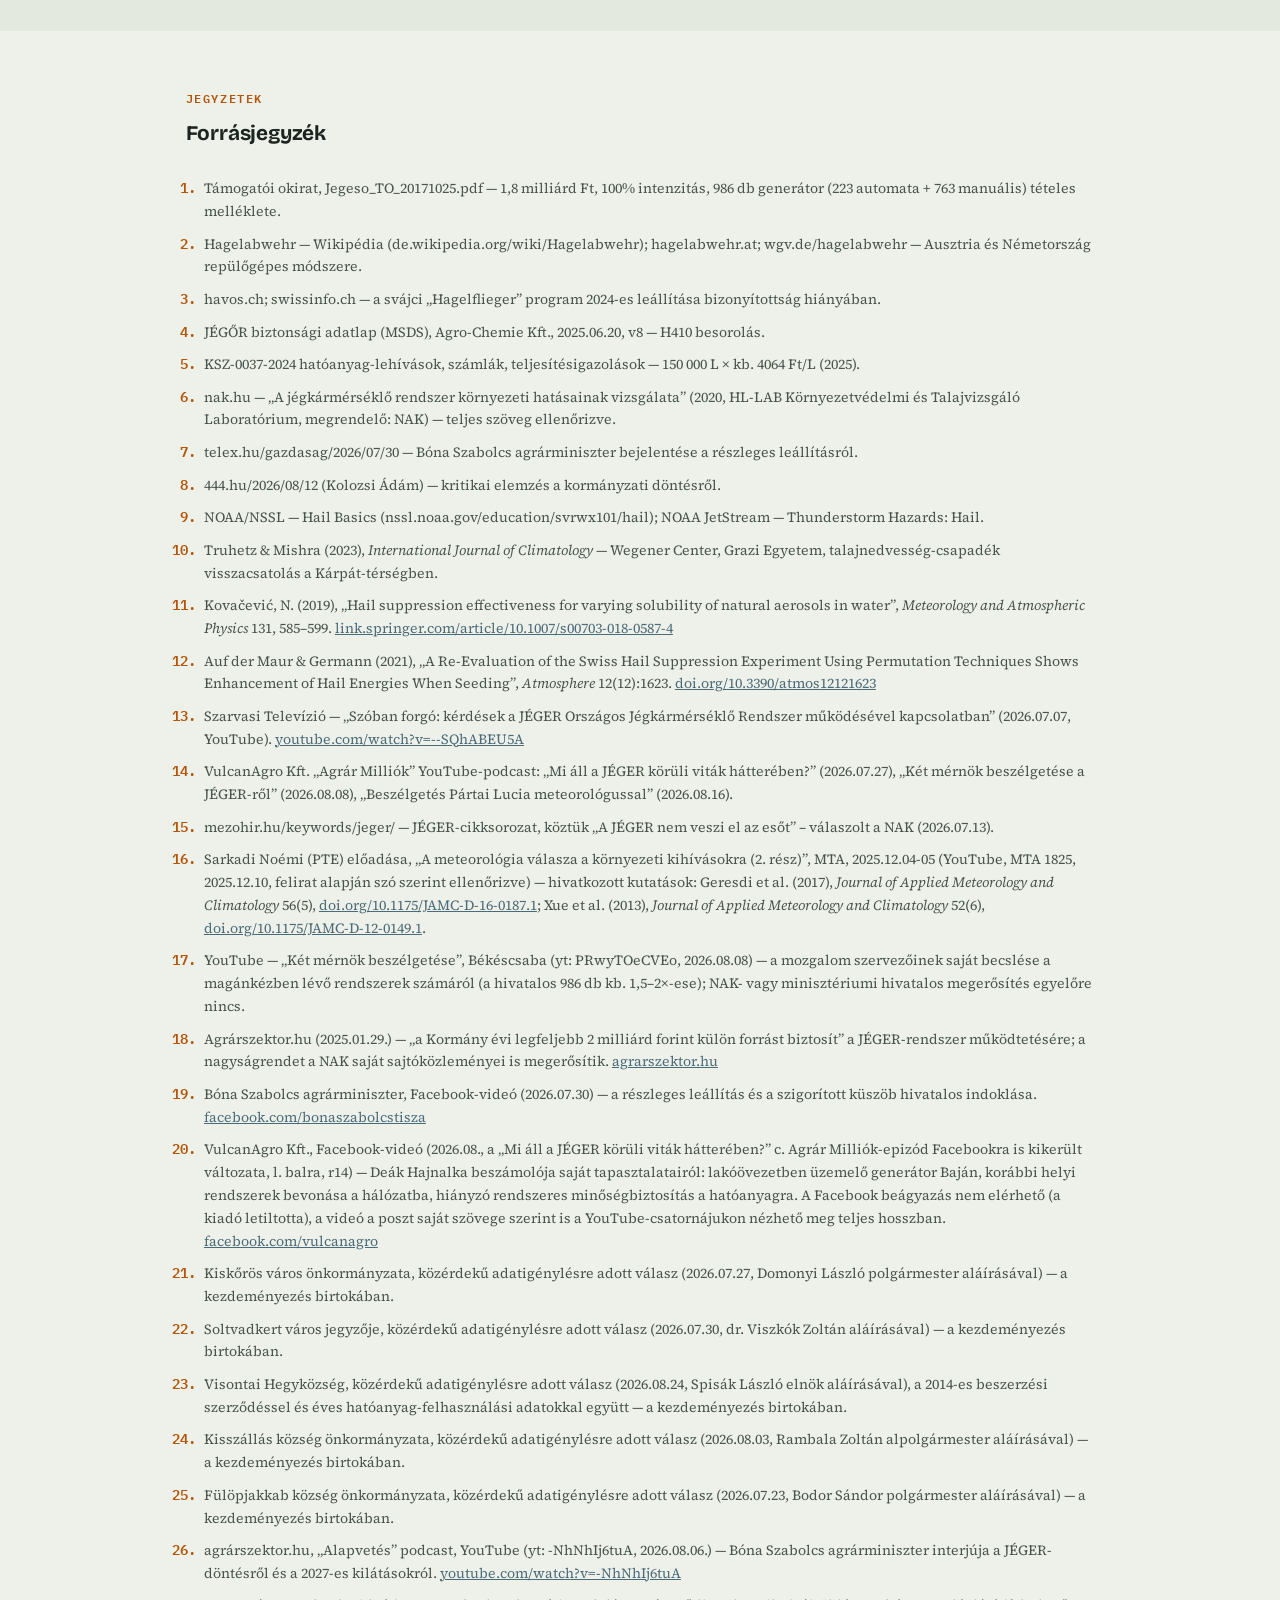
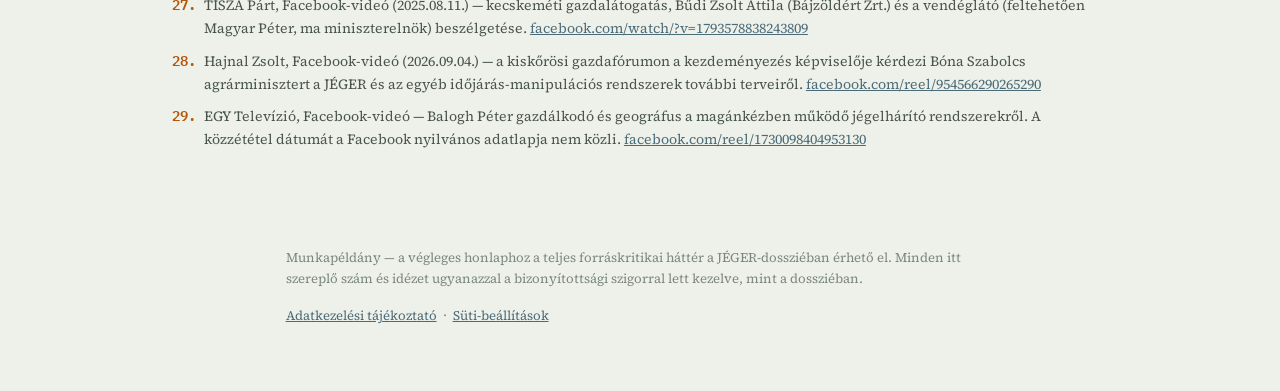
==== commit 8ee1dff0: "Add the EGY Televízió reel on privately operated hail systems Balogh Péter, farmer and geographer, o" ====
--- a/infotainment/index.html
+++ b/infotainment/index.html
@@ -1429,6 +1429,15 @@
     <div class="carousel">
       <button class="car-btn car-prev" type="button" aria-label="Előző videó">‹</button>
       <div class="carousel-track" id="videosTrack">
+        <div class="video-card">
+          <div class="video-embed video-poster" data-embed-src="https://www.facebook.com/plugins/video.php?href=https%3A%2F%2Fwww.facebook.com%2Freel%2F1730098404953130%2F&show_text=false&autoplay=true" data-embed-title="Balogh Péter — a magánkézben működő rendszerekről" data-embed-ratio="9/16" role="button" tabindex="0" aria-label="Videó lejátszása: Balogh Péter — a magánkézben működő rendszerekről">
+            <img src="/assets/video-thumbs/egytv-reel.jpg" alt="" loading="lazy" style="object-position:50% 23%">
+            <span class="play-btn" aria-hidden="true"><svg viewBox="0 0 24 24" fill="currentColor"><path d="M8 5v14l11-7z"/></svg></span>
+          </div>
+          <div class="who"><h3>Balogh Péter — a magánkézben működő rendszerekről</h3><span class="role">EGY Televízió · Facebook</span></div>
+          <p>Balogh Péter gazdálkodó és geográfus a magánkézben működő jégelhárító rendszerekről beszél — arról a körről, amelyre sem a 2026 nyári leállítás, sem a szigorított bekapcsolási küszöb nem terjed ki, és amelyről nincs hatósági nyilvántartás (l. fent, 01. pont).<sup class="cite"><a href="#r29">29</a></sup></p>
+          <a class="watch" href="https://www.facebook.com/reel/1730098404953130/" target="_blank" rel="noopener">Megnyitom Facebookon ↗</a>
+        </div>
         <div class="video-card">
           <div class="video-embed video-poster" data-embed-src="https://www.facebook.com/plugins/video.php?href=https%3A%2F%2Fwww.facebook.com%2Freel%2F954566290265290%2F&show_text=false&autoplay=true" data-embed-title="Kérdésünk a miniszterhez a kiskőrösi gazdafórumon" data-embed-ratio="9/16" role="button" tabindex="0" aria-label="Videó lejátszása: Kérdésünk a miniszterhez a kiskőrösi gazdafórumon">
             <img src="/assets/video-thumbs/kiskoros-gazdaforum.jpg" alt="" loading="lazy" style="object-position:50% 16%">
@@ -1716,6 +1725,7 @@
         <li id="r26">agrárszektor.hu, „Alapvetés” podcast, YouTube (yt: -NhNhIj6tuA, 2026.08.06.) — Bóna Szabolcs agrárminiszter interjúja a JÉGER-döntésről és a 2027-es kilátásokról. <a href="https://www.youtube.com/watch?v=-NhNhIj6tuA" target="_blank" rel="noopener">youtube.com/watch?v=-NhNhIj6tuA</a></li>
         <li id="r27">TISZA Párt, Facebook-videó (2025.08.11.) — kecskeméti gazdalátogatás, Bűdi Zsolt Attila (Bájzöldért Zrt.) és a vendéglátó (feltehetően Magyar Péter, ma miniszterelnök) beszélgetése. <a href="https://www.facebook.com/watch/?v=1793578838243809" target="_blank" rel="noopener">facebook.com/watch/?v=1793578838243809</a></li>
         <li id="r28">Hajnal Zsolt, Facebook-videó (2026.09.04.) — a kiskőrösi gazdafórumon a kezdeményezés képviselője kérdezi Bóna Szabolcs agrárminisztert a JÉGER és az egyéb időjárás-manipulációs rendszerek további terveiről. <a href="https://www.facebook.com/reel/954566290265290/" target="_blank" rel="noopener">facebook.com/reel/954566290265290</a></li>
+        <li id="r29">EGY Televízió, Facebook-videó — Balogh Péter gazdálkodó és geográfus a magánkézben működő jégelhárító rendszerekről. A közzététel dátumát a Facebook nyilvános adatlapja nem közli. <a href="https://www.facebook.com/reel/1730098404953130/" target="_blank" rel="noopener">facebook.com/reel/1730098404953130</a></li>
       </ol>
     </div>
   </div>
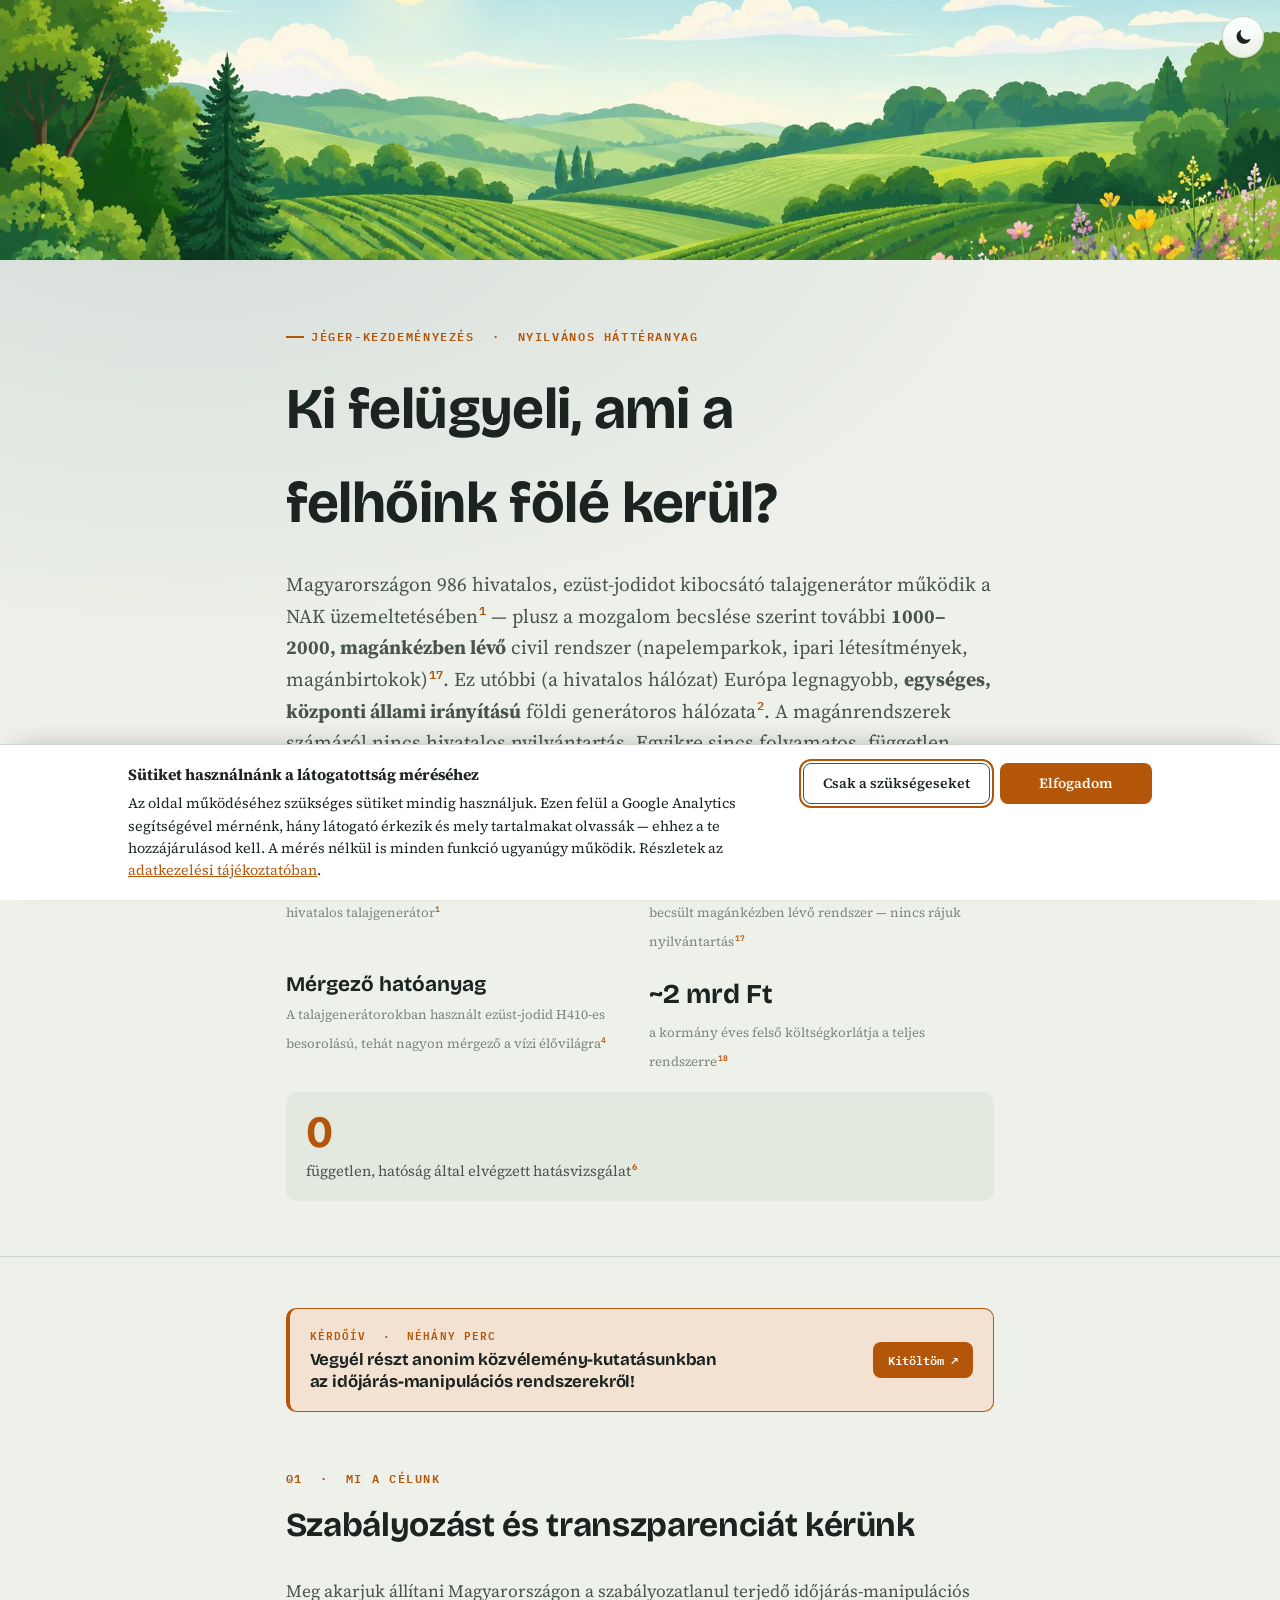
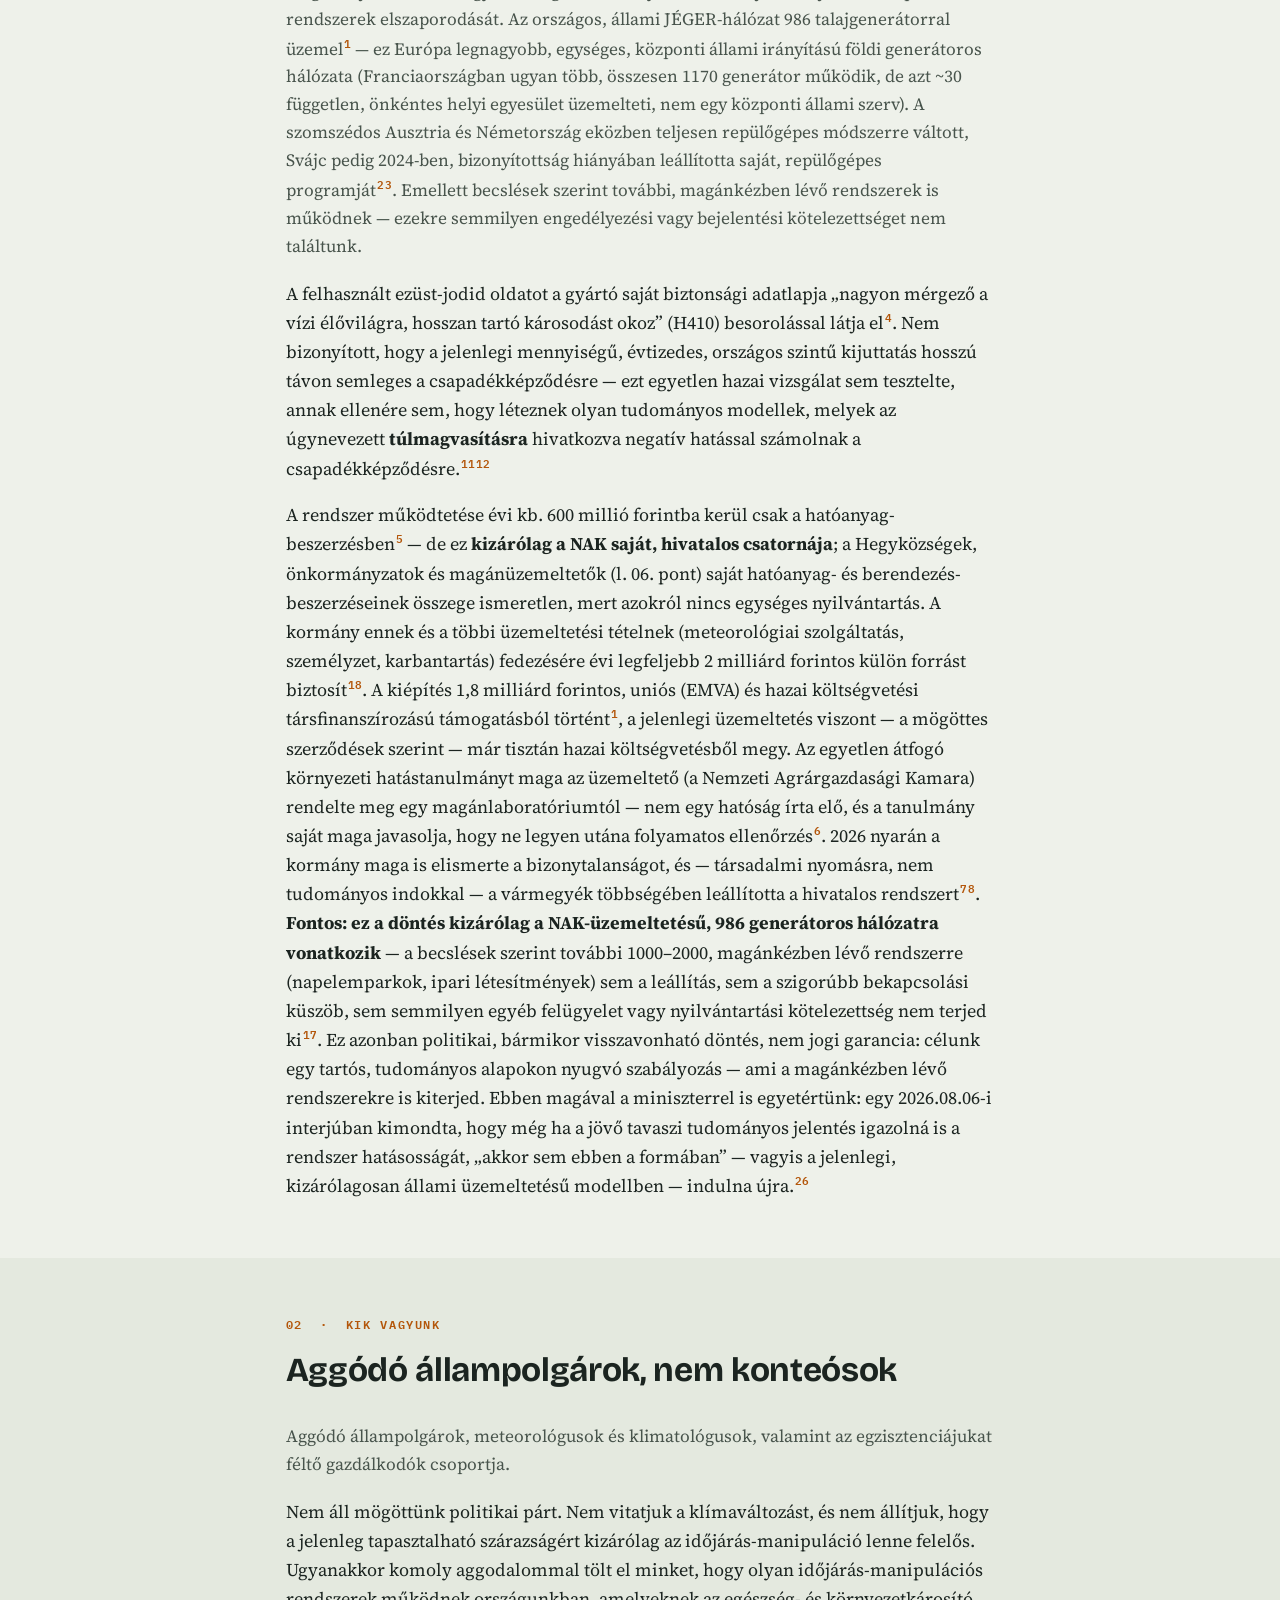
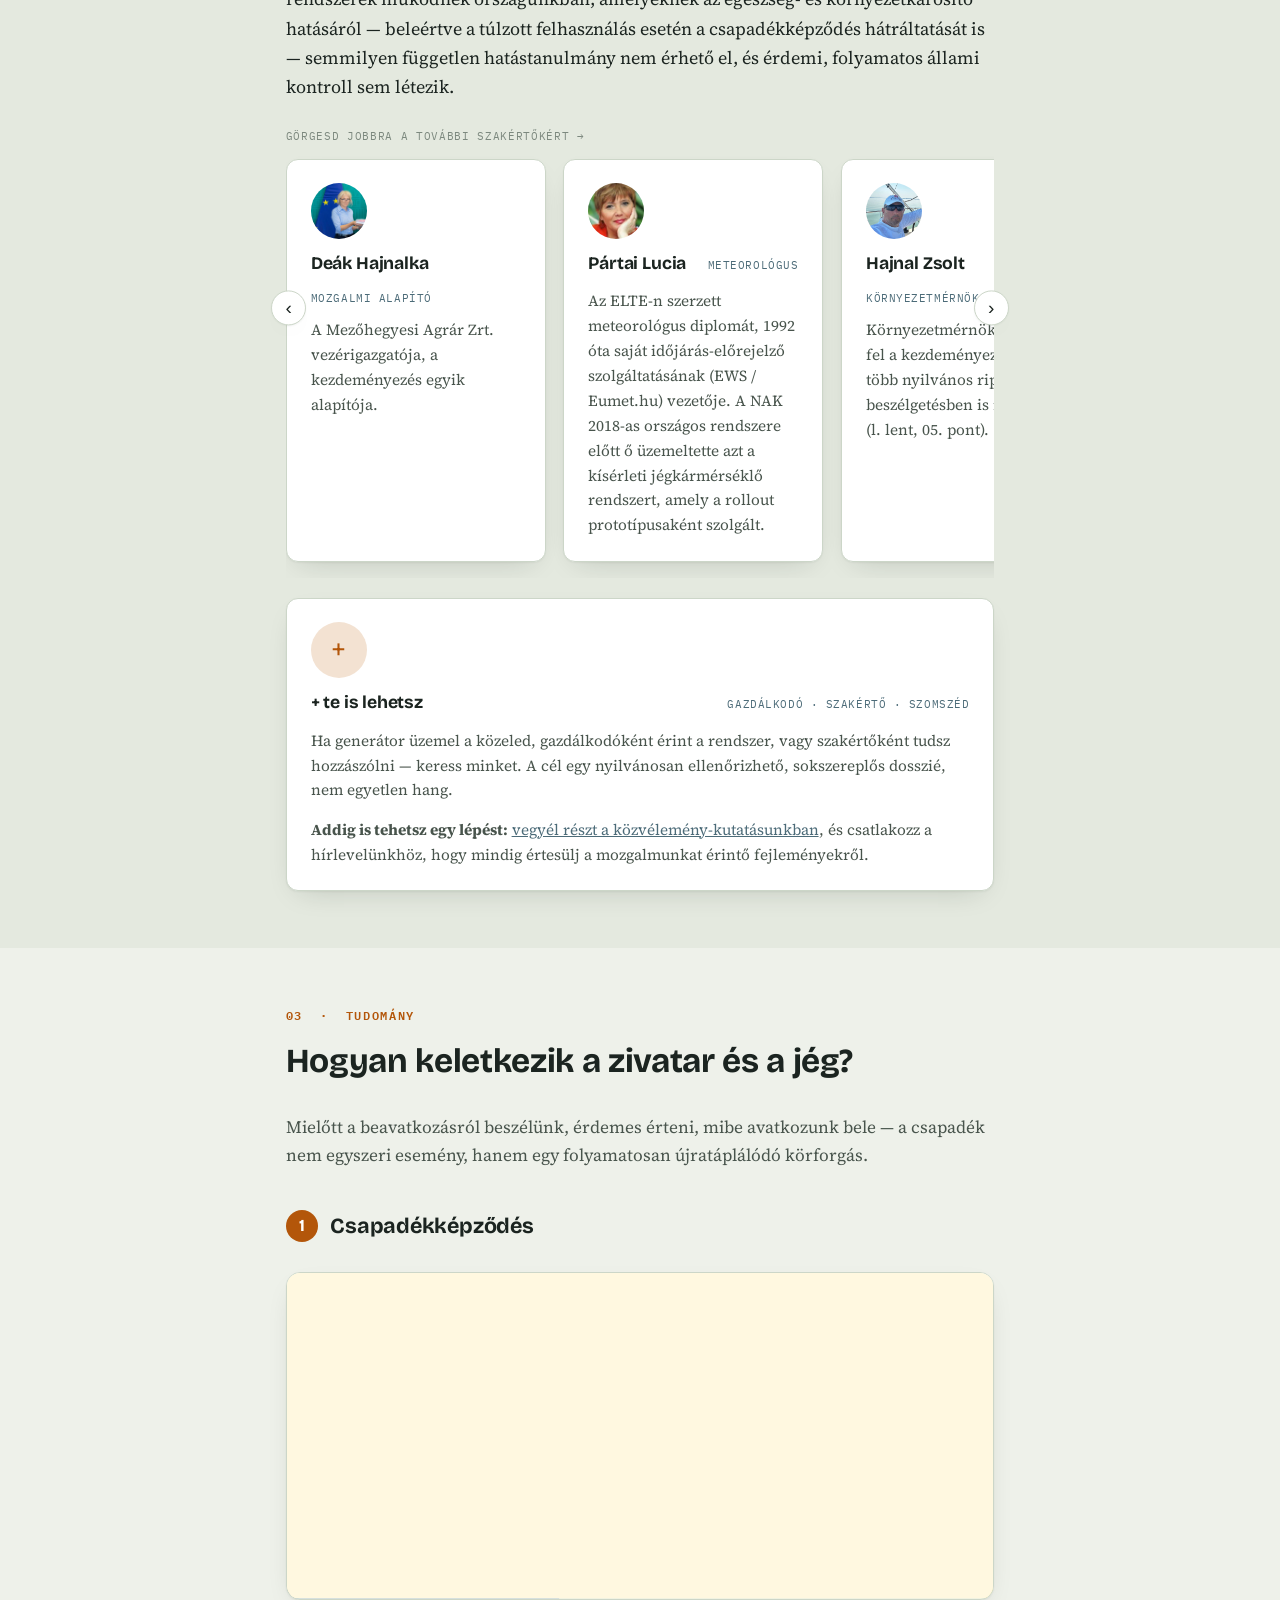
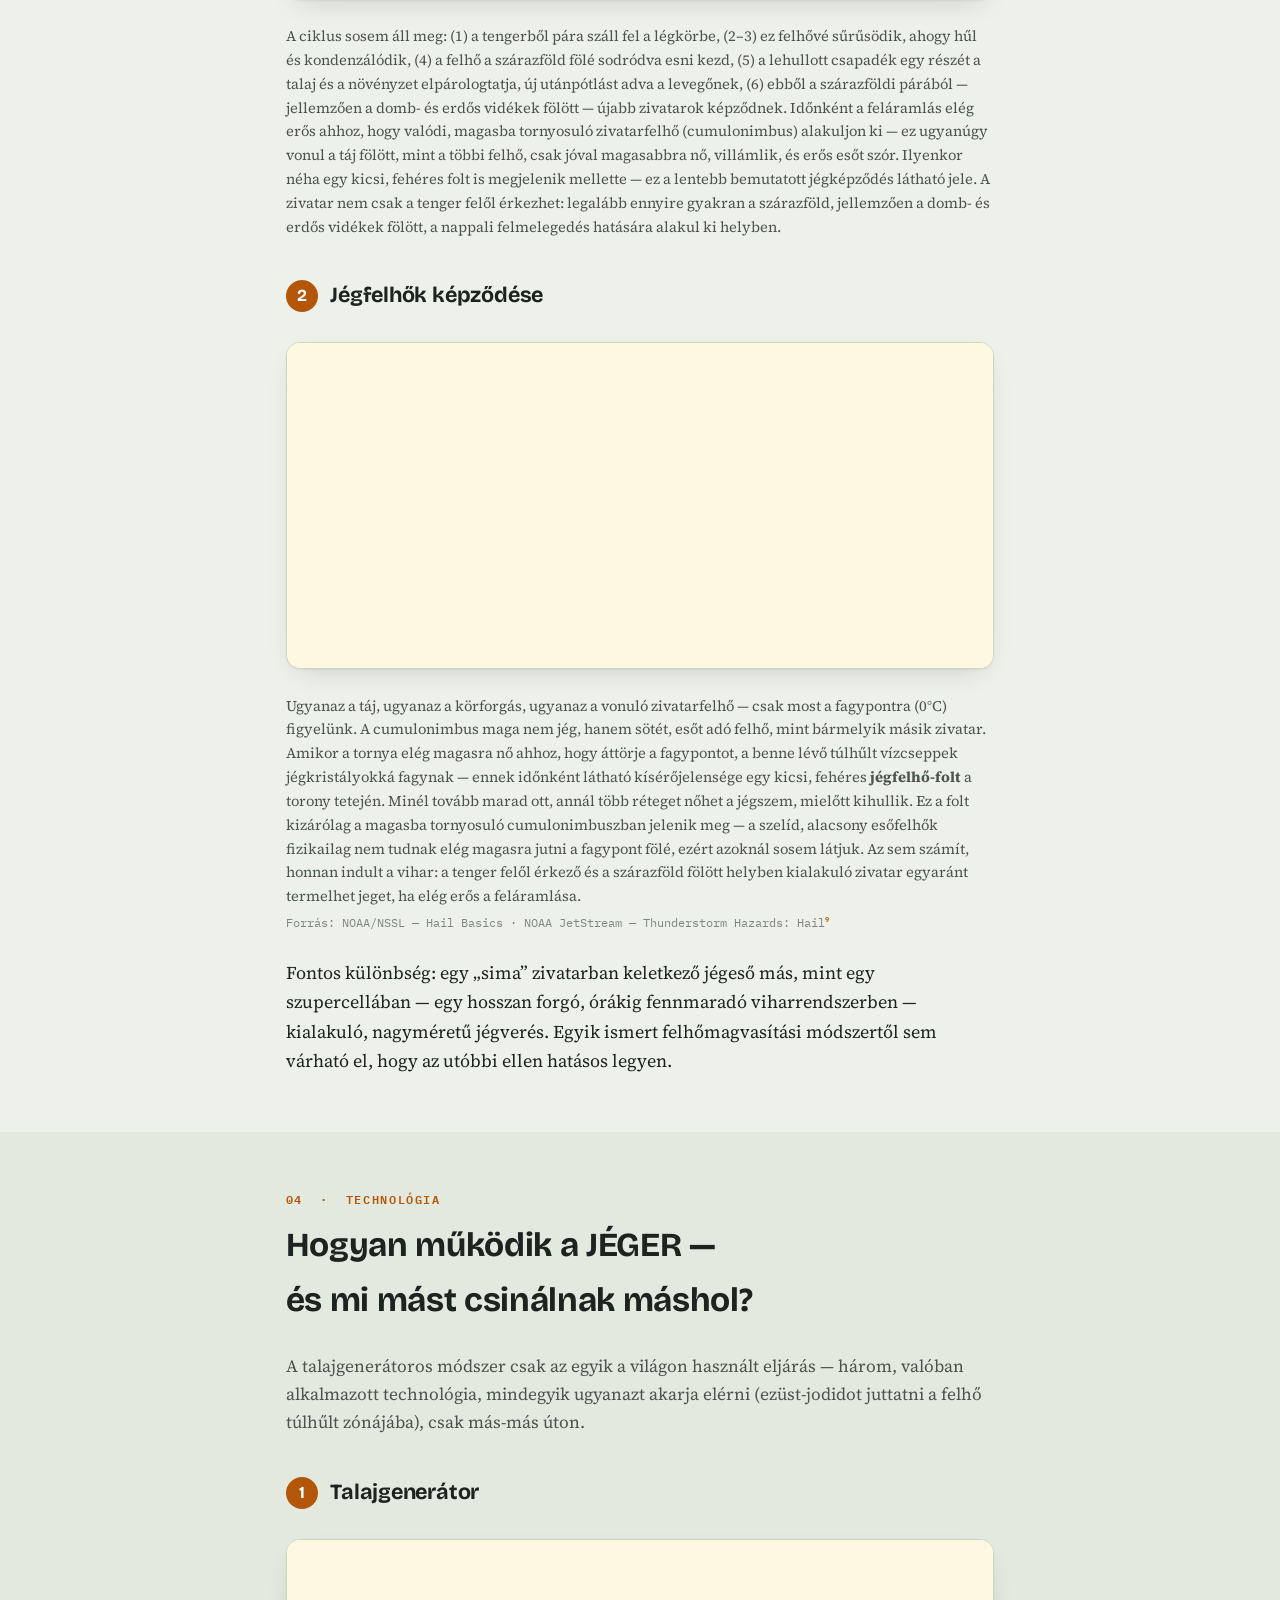
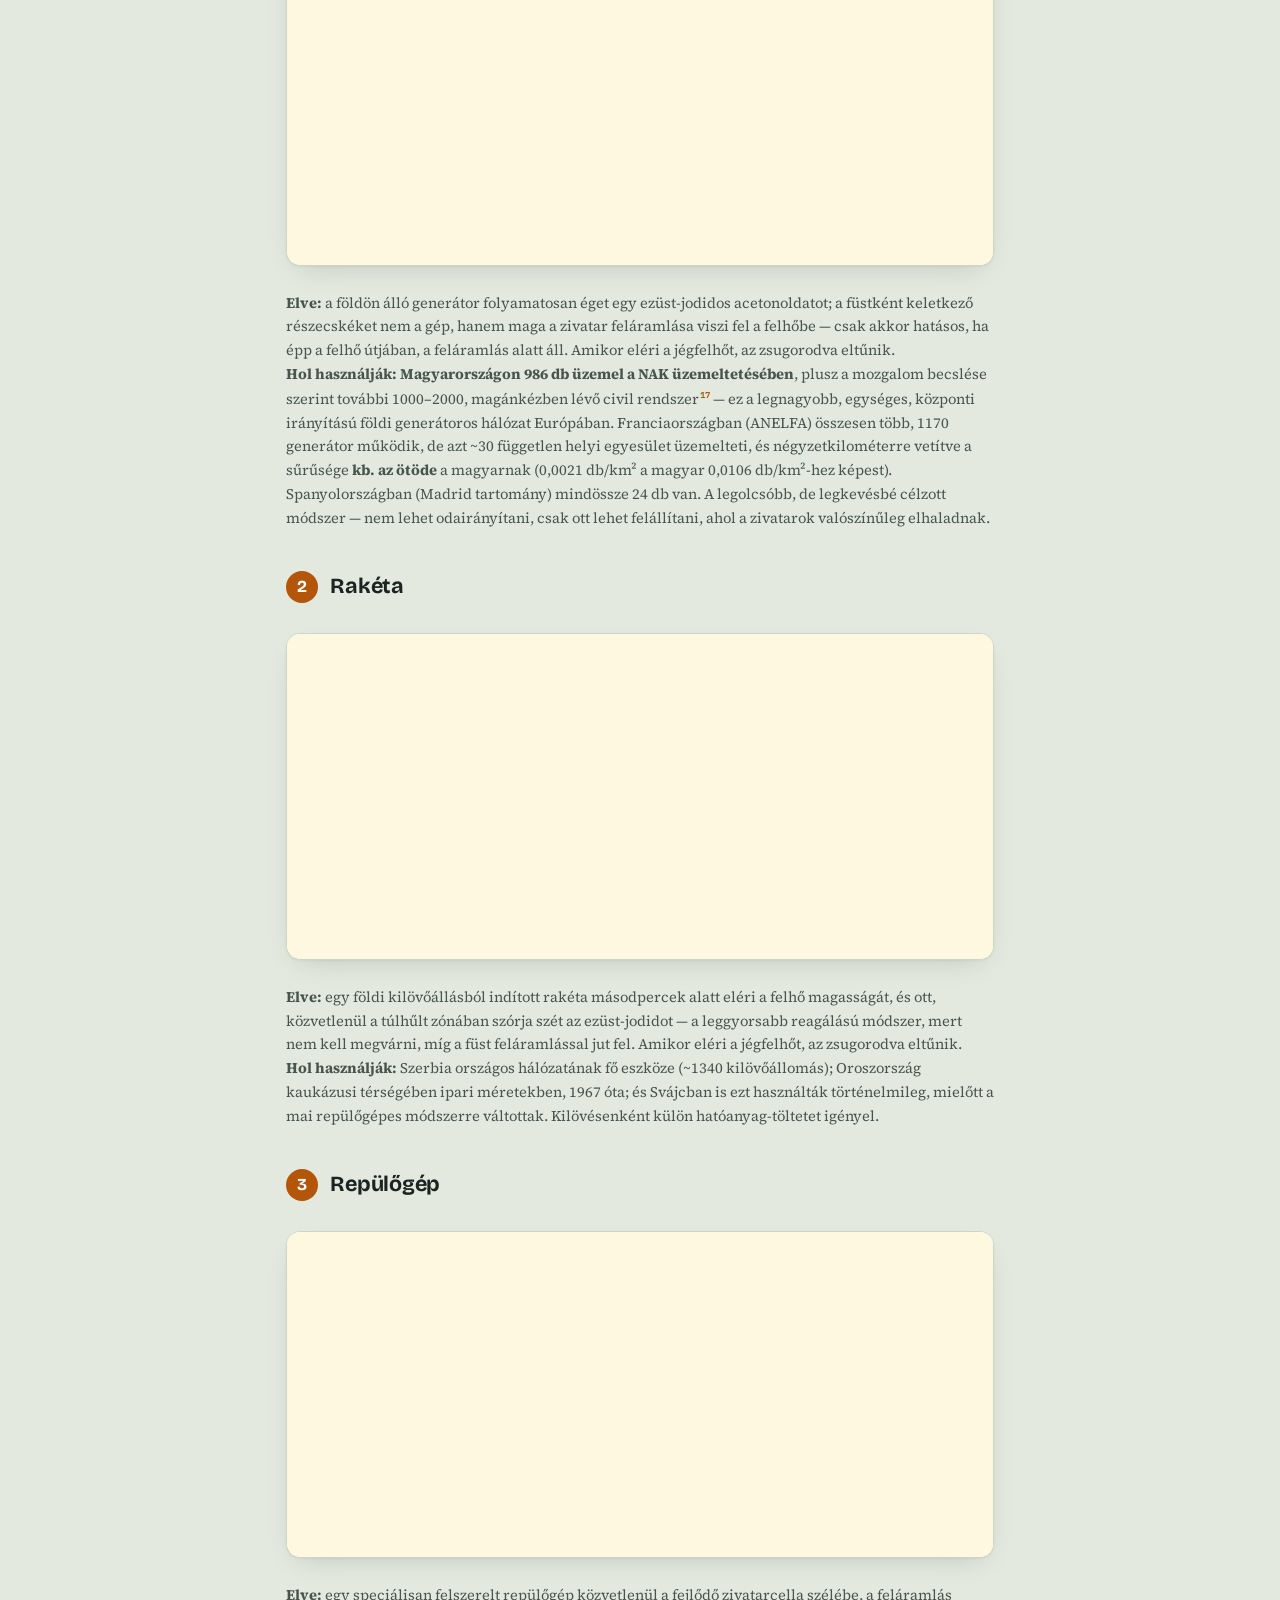
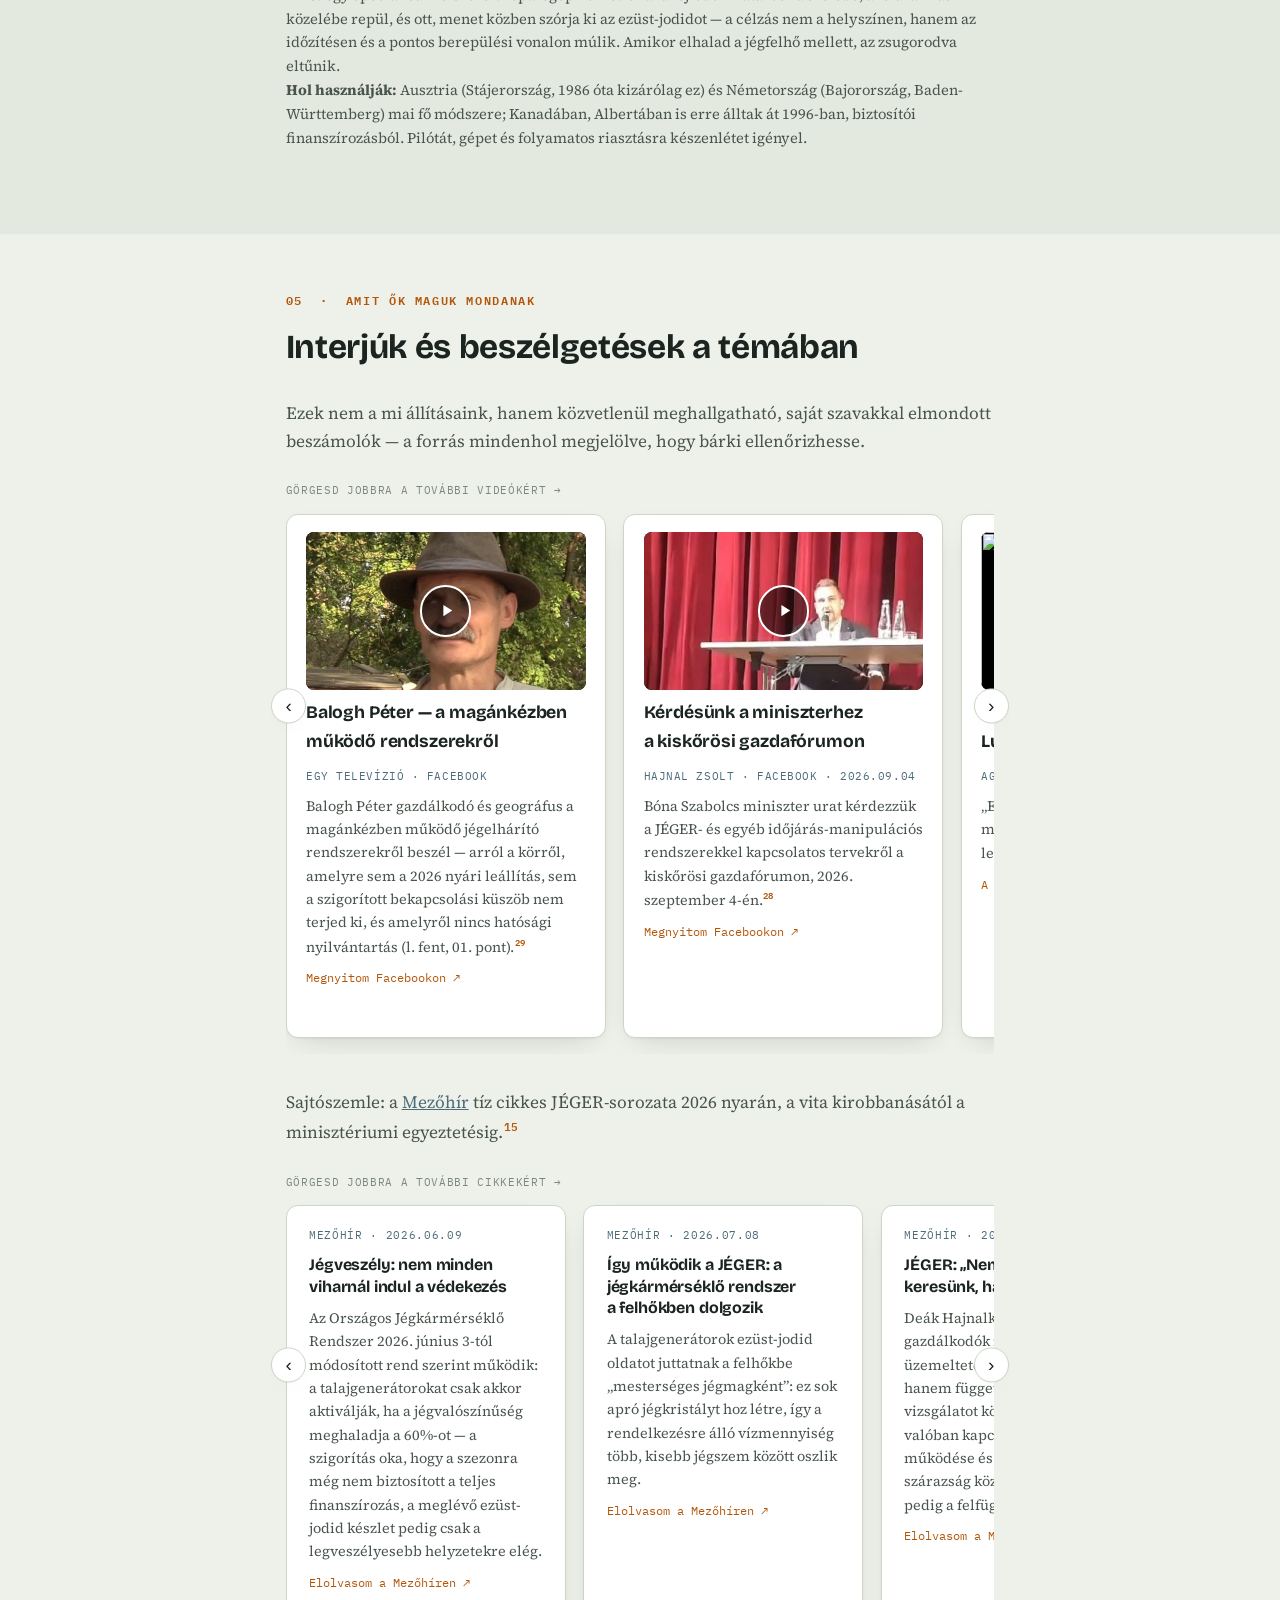
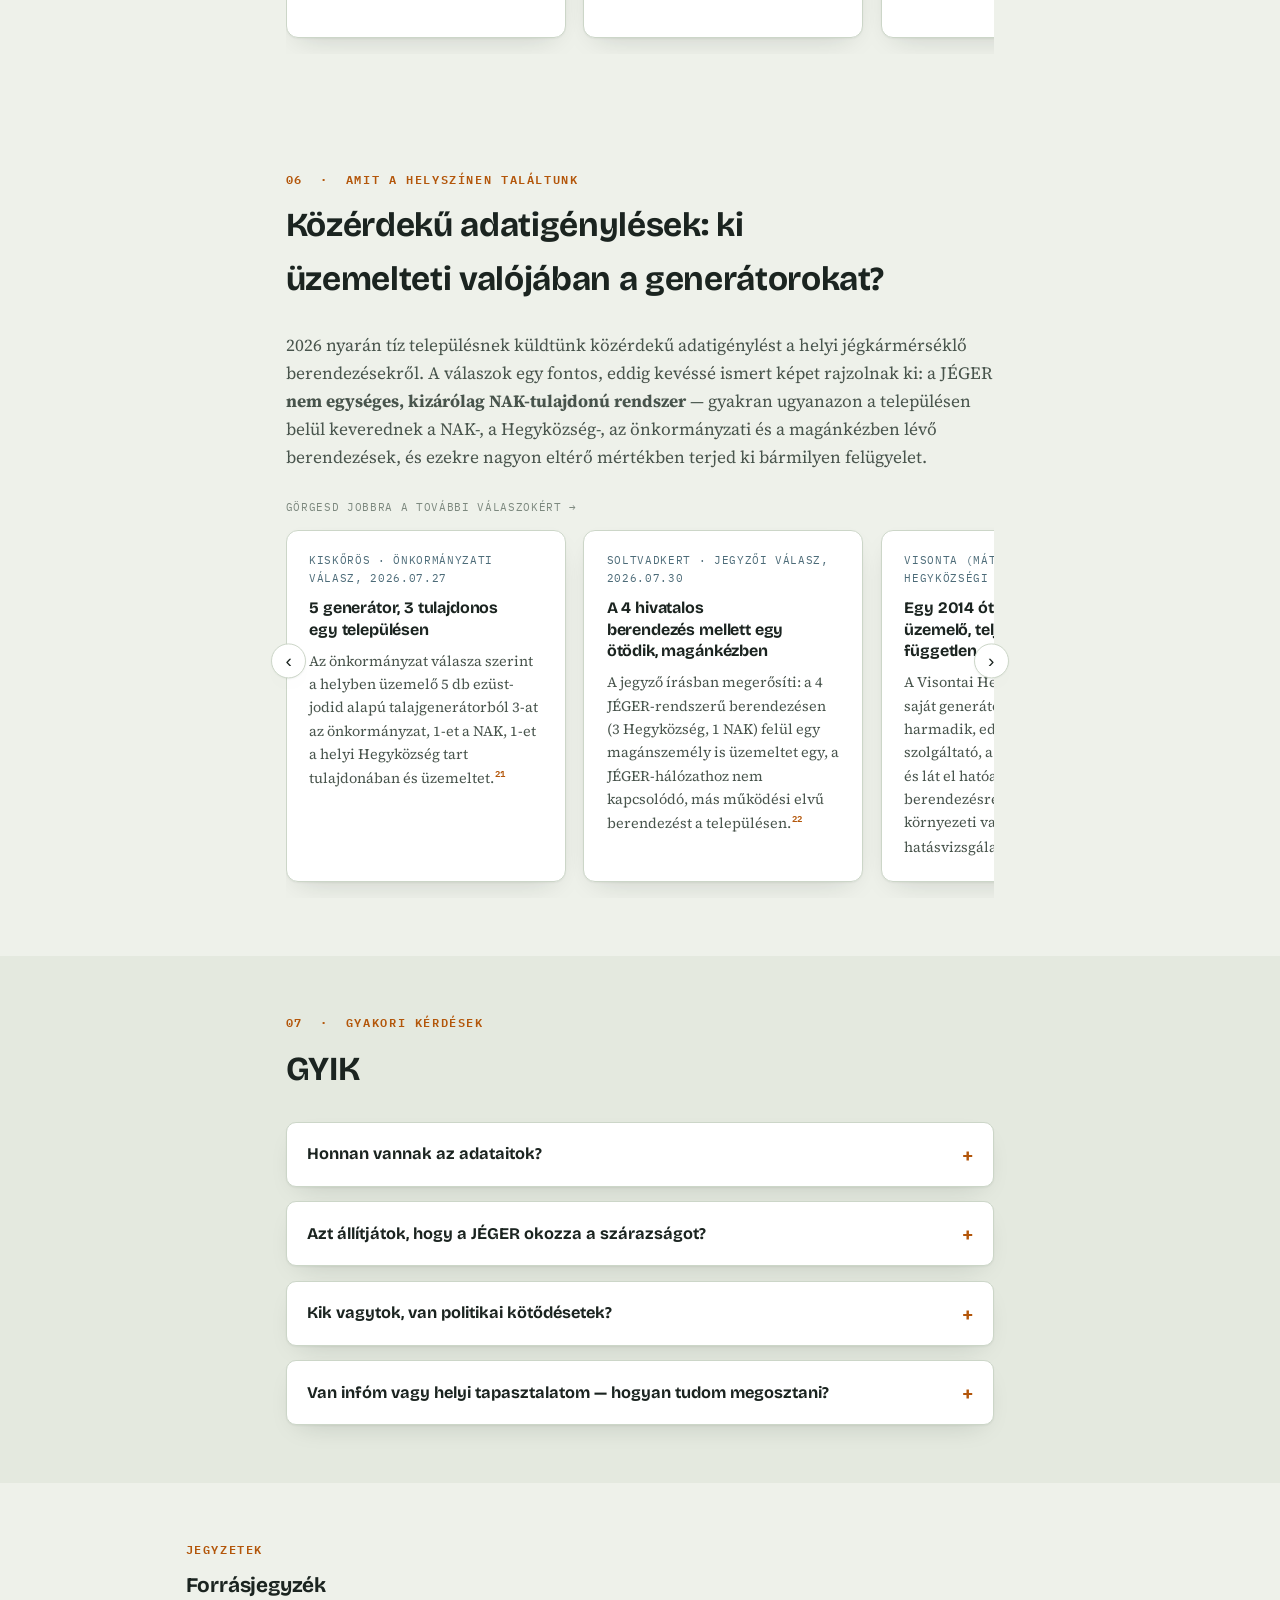
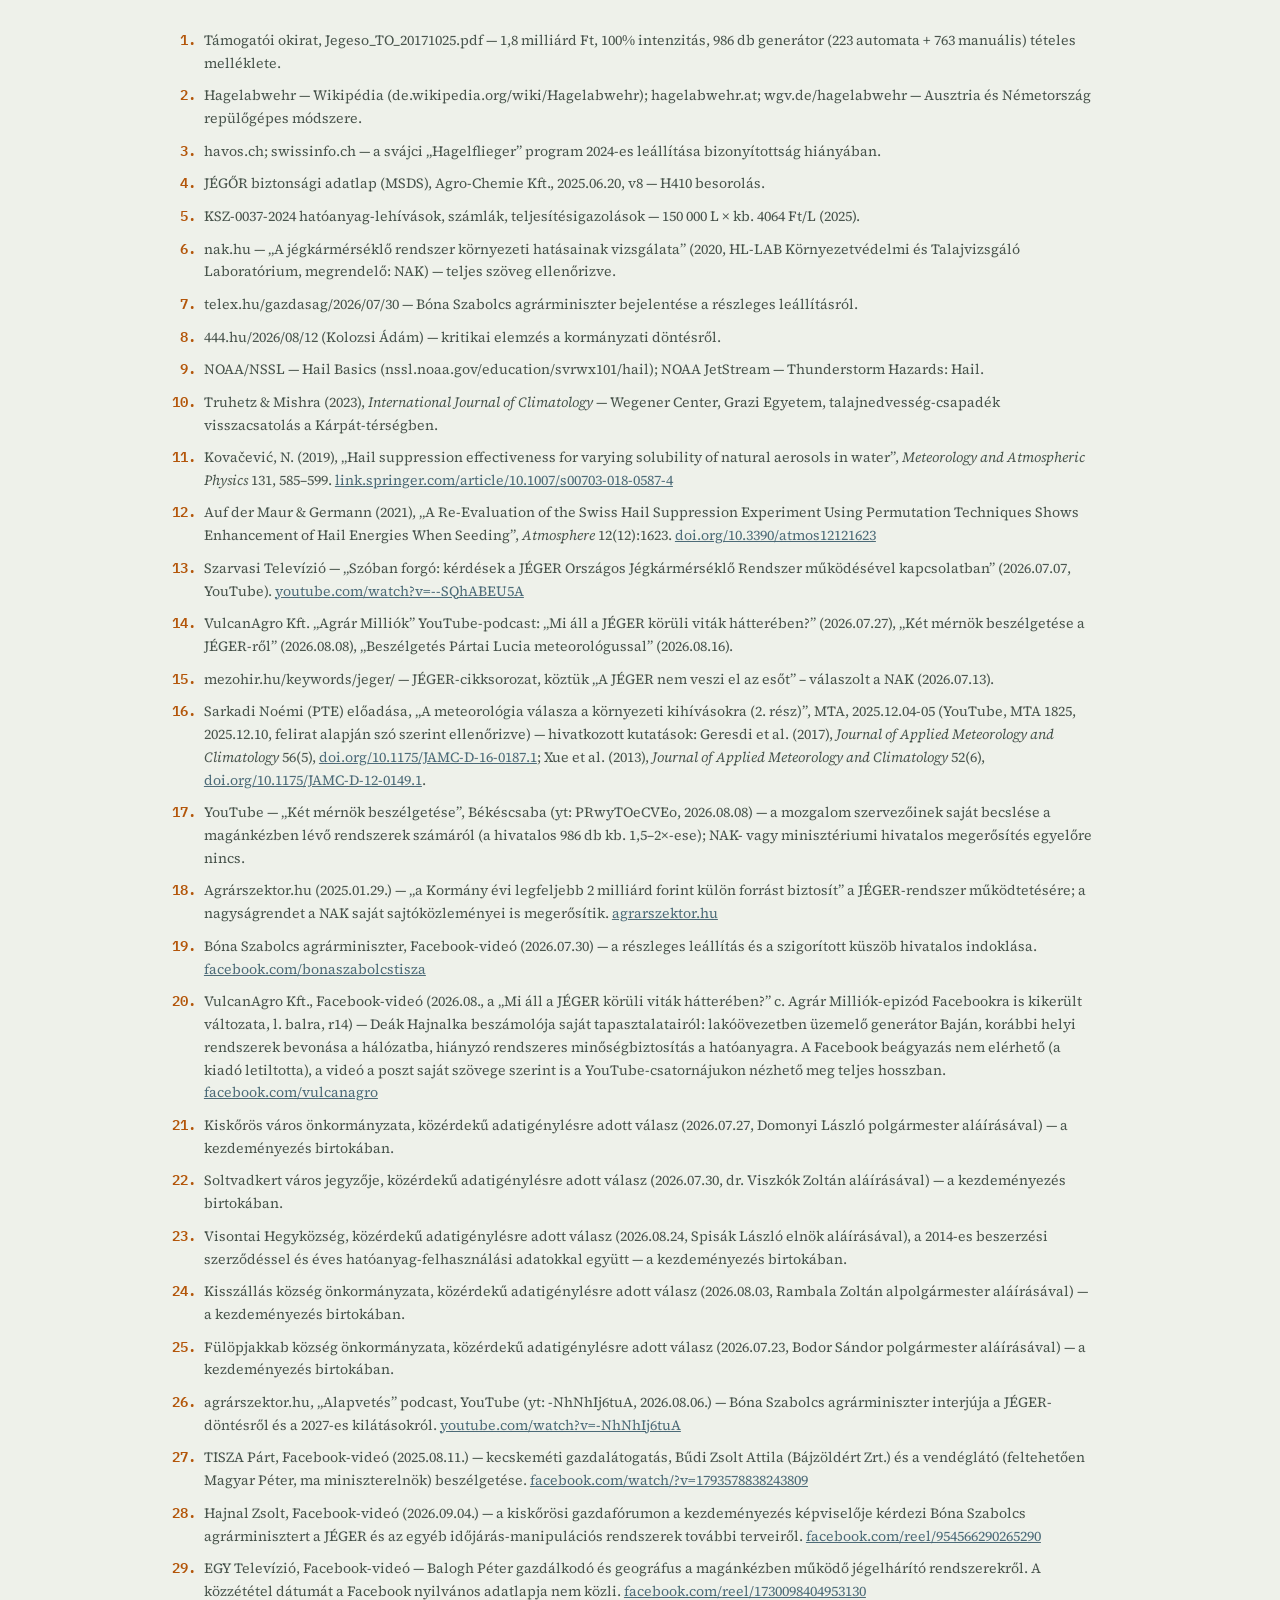
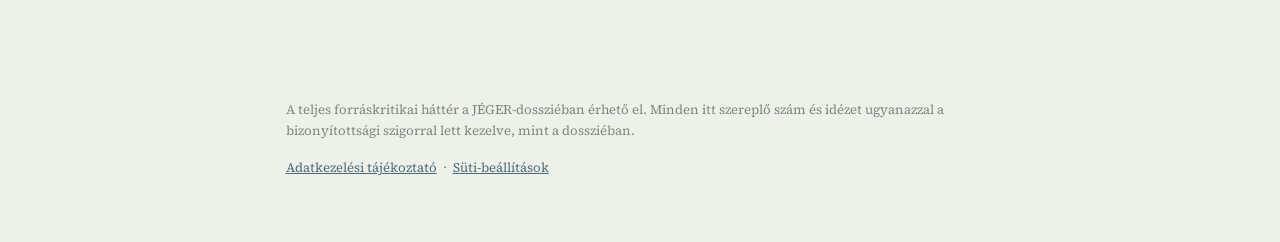
==== commit 344bc51e: "Drop the working-copy framing and point the CTA at the survey Strip every "munkapéldány" label and t" ====
--- a/infotainment/index.html
+++ b/infotainment/index.html
@@ -233,13 +233,6 @@
 .refs li::marker{font-family:'IBM Plex Mono',monospace; color:var(--accent); font-weight:600}
 .refs a{word-break:break-word}
 
-/* ---------- open-note ---------- */
-.opennote{
-  background:var(--accent-soft); border:1px solid color-mix(in srgb, var(--accent) 35%, transparent);
-  border-radius:9px; padding:1rem 1.2rem; font-size:.9rem; color:var(--ink-soft); margin-top:1.4rem;
-}
-.opennote b{color:var(--ink)}
-
 /* ---------- video cards ---------- */
 .video-card{
   flex:0 0 320px; scroll-snap-align:start;
@@ -669,7 +662,7 @@
 </div>
 <div class="hero">
   <div class="wrap">
-    <div class="eyebrow reveal">Munkapéldány — nyilvános honlap-szöveg tervezete</div>
+    <div class="eyebrow reveal">JÉGER-kezdeményezés &nbsp;·&nbsp; nyilvános háttéranyag</div>
     <h1 class="reveal d1">Ki felügyeli, ami a felhőink fölé kerül?</h1>
     <p class="lede reveal d2">Magyarországon 986 hivatalos, ezüst-jodidot kibocsátó talajgenerátor működik a NAK üzemeltetésében<sup class="cite"><a href="#r1">1</a></sup> — plusz a mozgalom becslése szerint további <b>1000–2000, magánkézben lévő</b> civil rendszer (napelemparkok, ipari létesítmények, magánbirtokok)<sup class="cite"><a href="#r17">17</a></sup>. Ez utóbbi (a hivatalos hálózat) Európa legnagyobb, <b>egységes, központi állami irányítású</b> földi generátoros hálózata<sup class="cite"><a href="#r2">2</a></sup>. A magánrendszerek számáról nincs hivatalos nyilvántartás. Egyikre sincs folyamatos, független hatósági felügyelet.</p>
     <div class="statline reveal d3">
@@ -756,12 +749,8 @@
         <div class="avatar avatar-cta" aria-hidden="true">+</div>
         <div class="who"><h3>+ te is lehetsz</h3><span class="role">gazdálkodó · szakértő · szomszéd</span></div>
         <p>Ha generátor üzemel a közeled, gazdálkodóként érint a rendszer, vagy szakértőként tudsz hozzászólni — keress minket. A cél egy nyilvánosan ellenőrizhető, sokszereplős dosszié, nem egyetlen hang.</p>
-        <p style="margin-top:.2rem"><b>Addig is tehetsz egy lépést:</b> <a href="https://www.peticiok.com/peticio_a_jegkarmersekl_rendszer_jeger_leallitasaert" target="_blank" rel="noopener">írd alá a JÉGER leállítását kérő petíciót</a>.</p>
+        <p style="margin-top:.2rem"><b>Addig is tehetsz egy lépést:</b> <a href="/kerdoiv" target="_blank" rel="noopener">vegyél részt a közvélemény-kutatásunkban</a>, és csatlakozz a hírlevelünkhöz, hogy mindig értesülj a mozgalmunkat érintő fejleményekről.</p>
       </div>
-    </div>
-
-    <div class="opennote">
-      <b>Nyitott kérdés a szerkesztőnek:</b> további profilokat (pl. konkrét, névvel vállalt gazdálkodói esetet) érdemes hozzáadni, mielőtt élesedik az oldal — jelenleg négy, teljeskörűen ellenőrzött szereplő szerepel (saját szavakkal/elsődleges forrásból megerősítve), plusz két további, Deák Hajnalka által megnevezett szereplő (Szuda Zoltán, Békéscsabai Raktárszövetkezet), akiknél a saját szavas/elsődleges forrásos megerősítés még hátravan.
     </div>
   </div>
 </section>
@@ -1733,7 +1722,7 @@
 
 <footer>
   <div class="wrap">
-    Munkapéldány — a végleges honlaphoz a teljes forráskritikai háttér a JÉGER-dossziéban érhető el. Minden itt szereplő szám és idézet ugyanazzal a bizonyítottsági szigorral lett kezelve, mint a dossziéban.
+    A teljes forráskritikai háttér a JÉGER-dossziéban érhető el. Minden itt szereplő szám és idézet ugyanazzal a bizonyítottsági szigorral lett kezelve, mint a dossziéban.
     <p style="margin-top:1rem">
       <a href="/adatkezeles.html">Adatkezelési tájékoztató</a>
       &nbsp;·&nbsp;
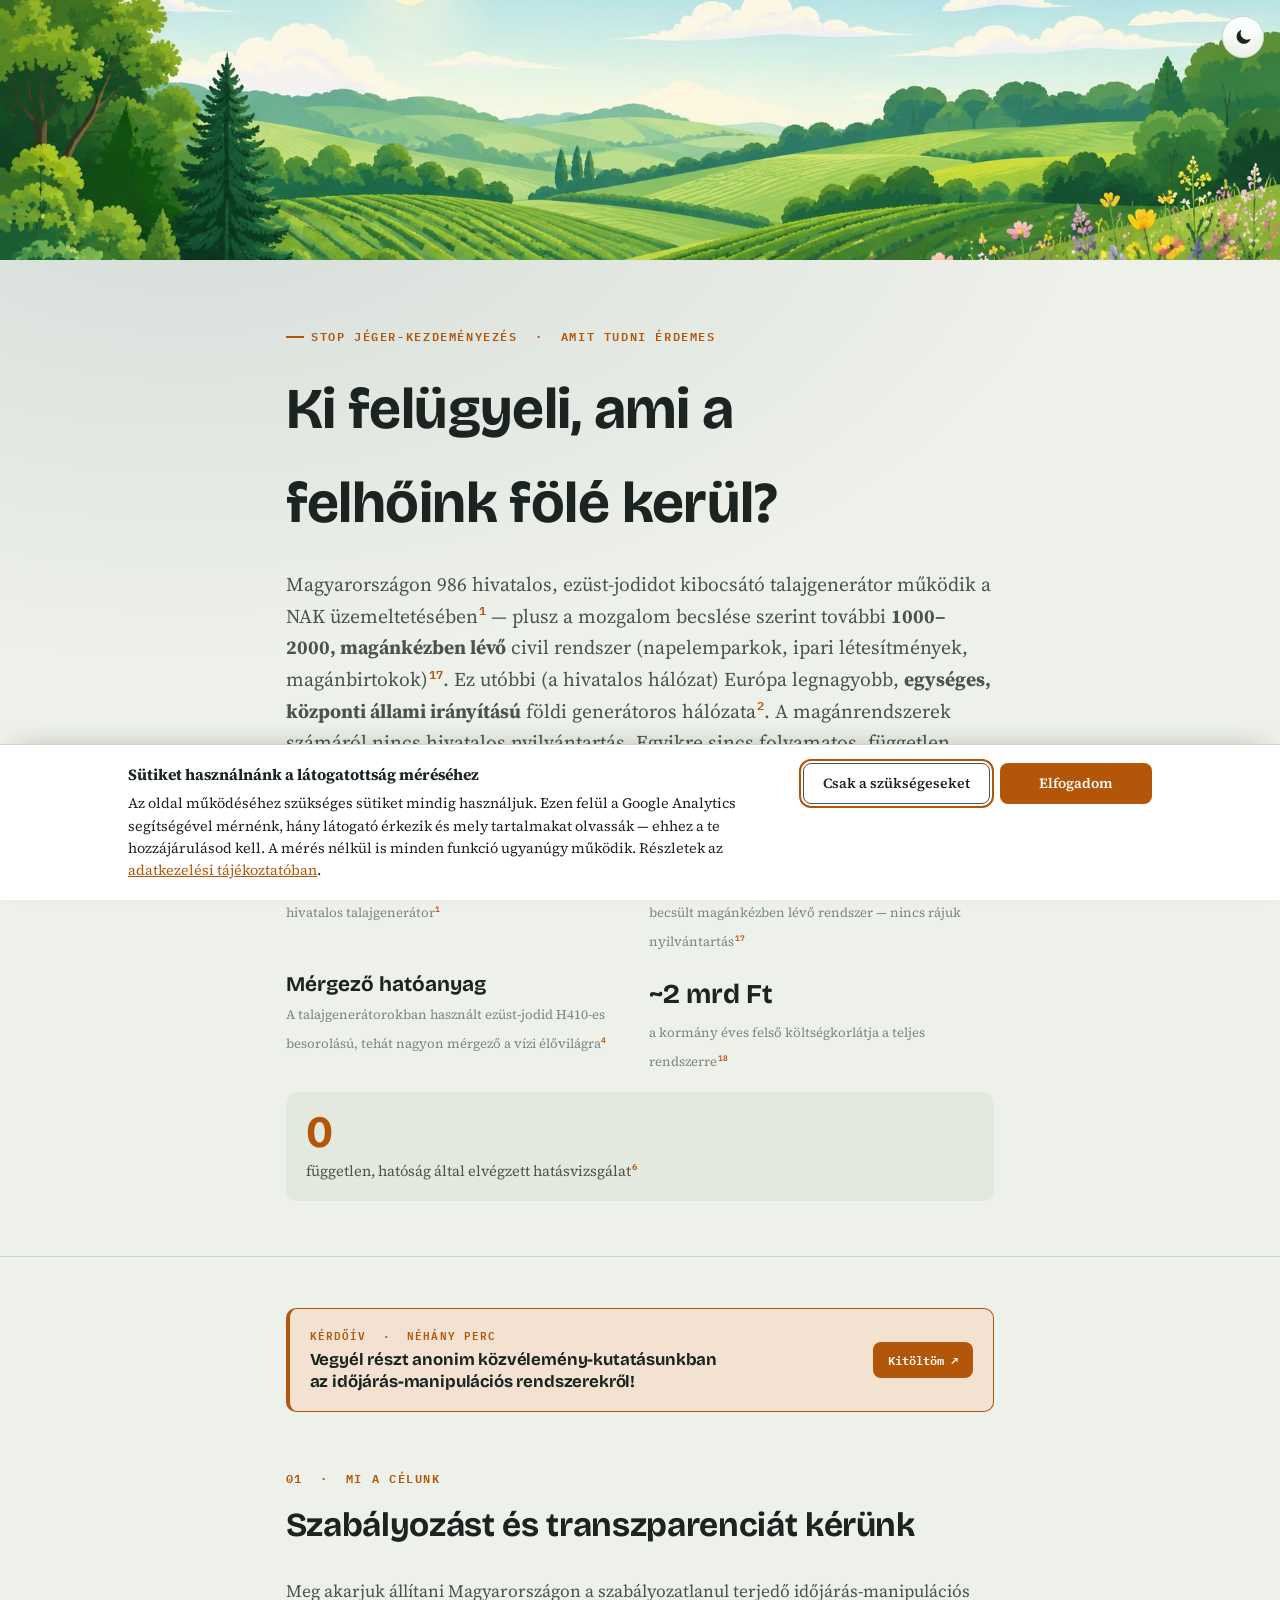
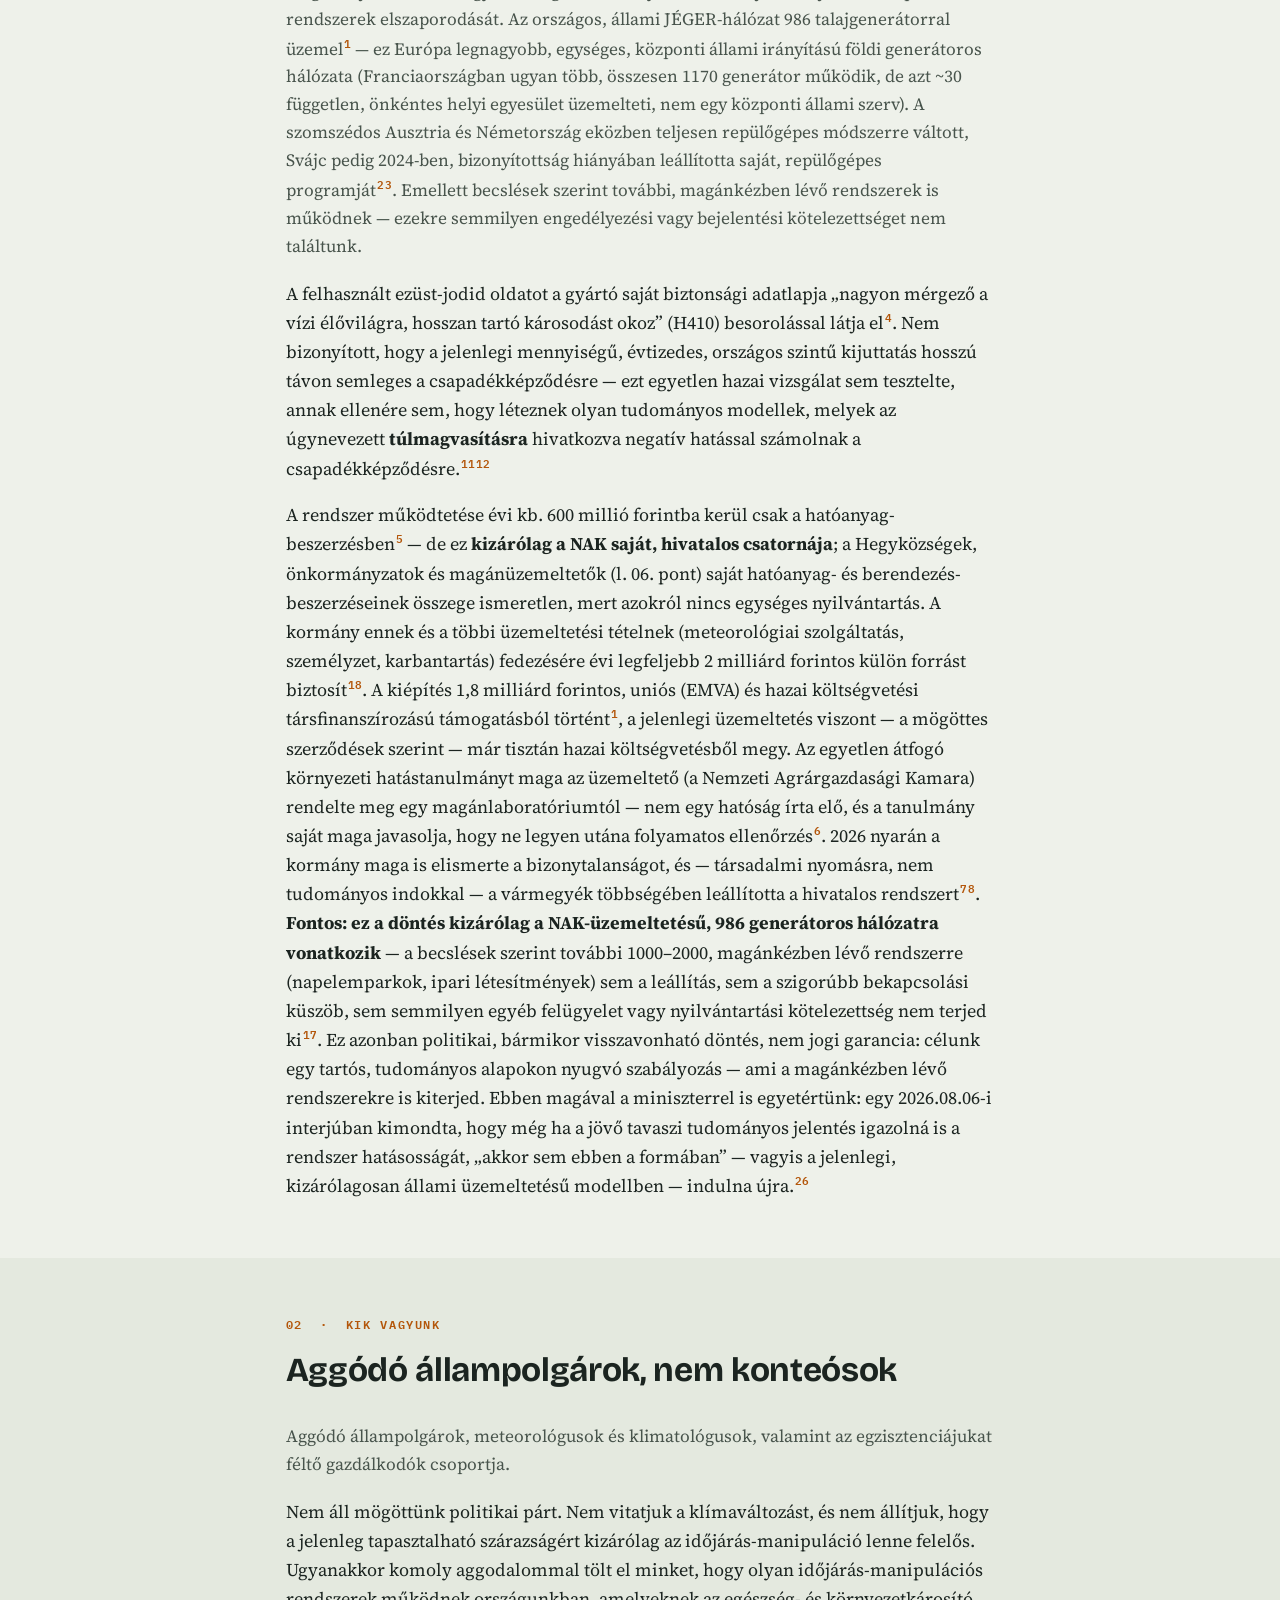
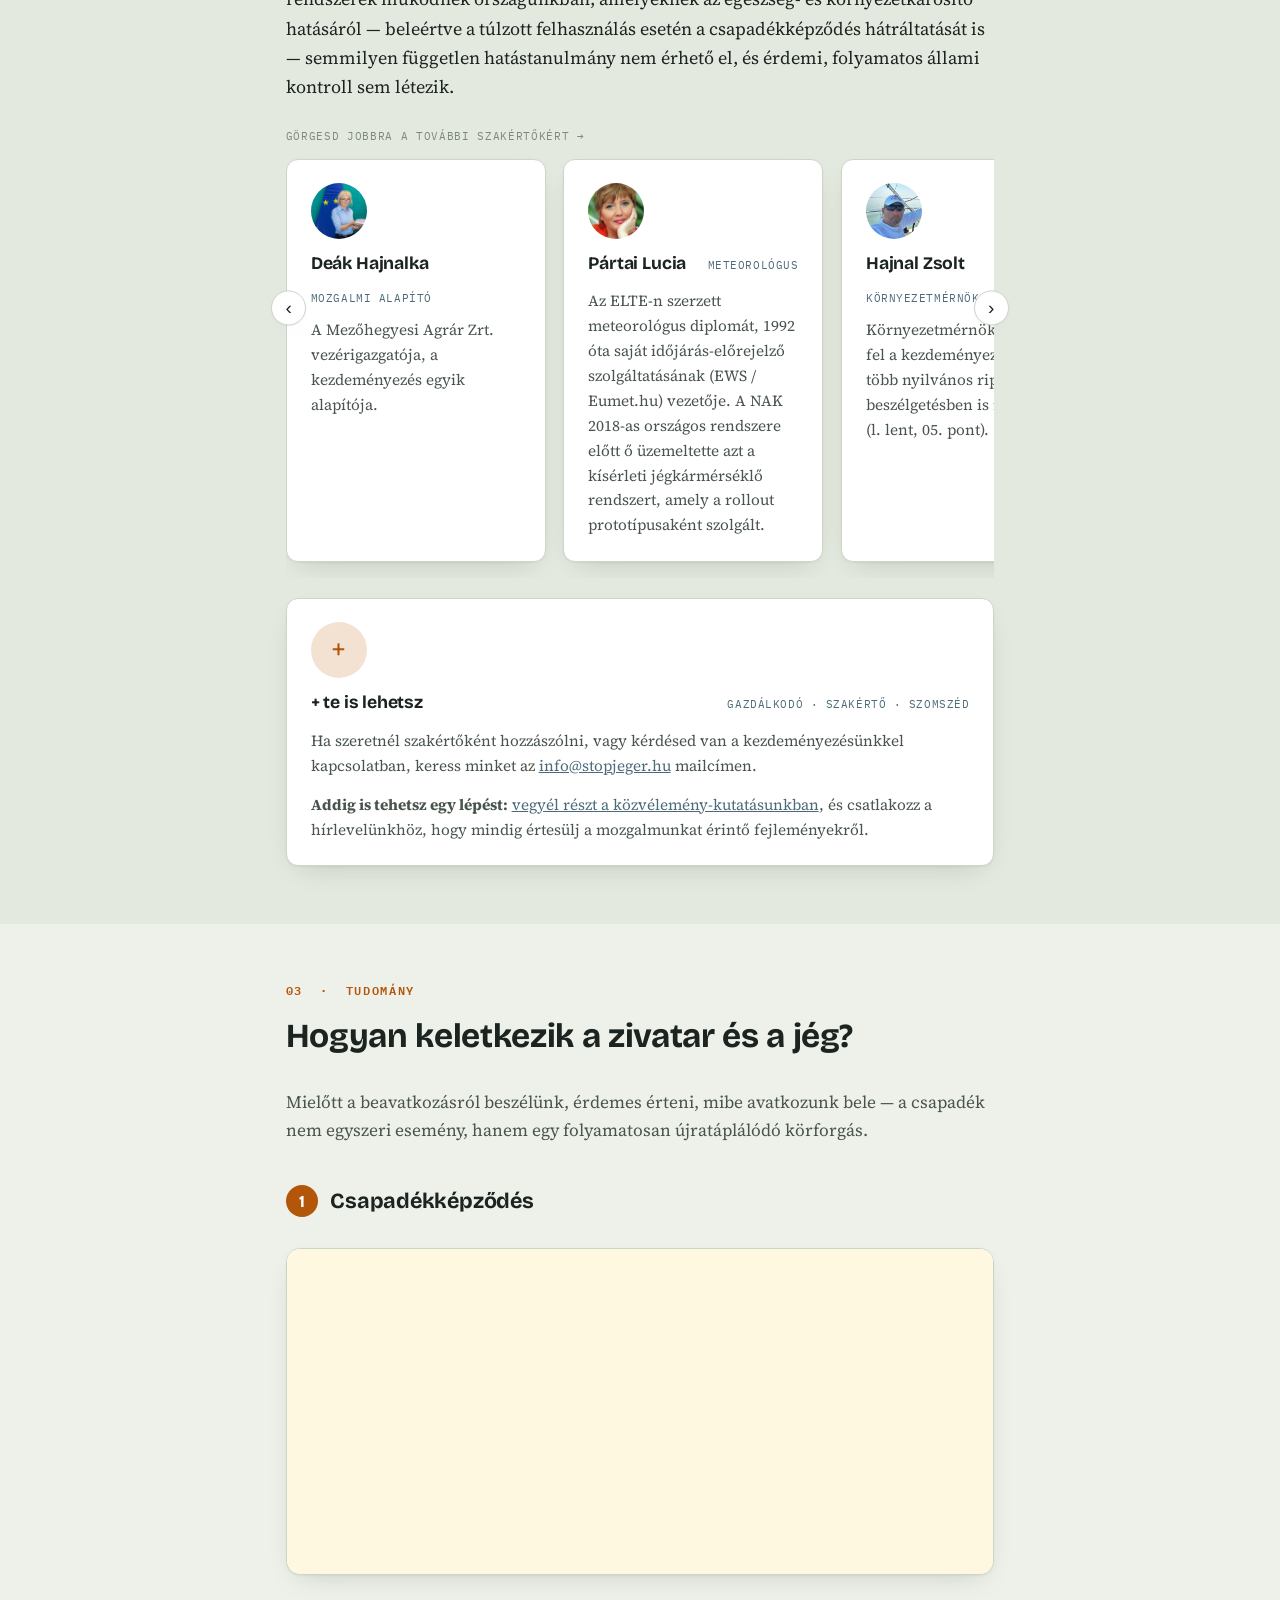
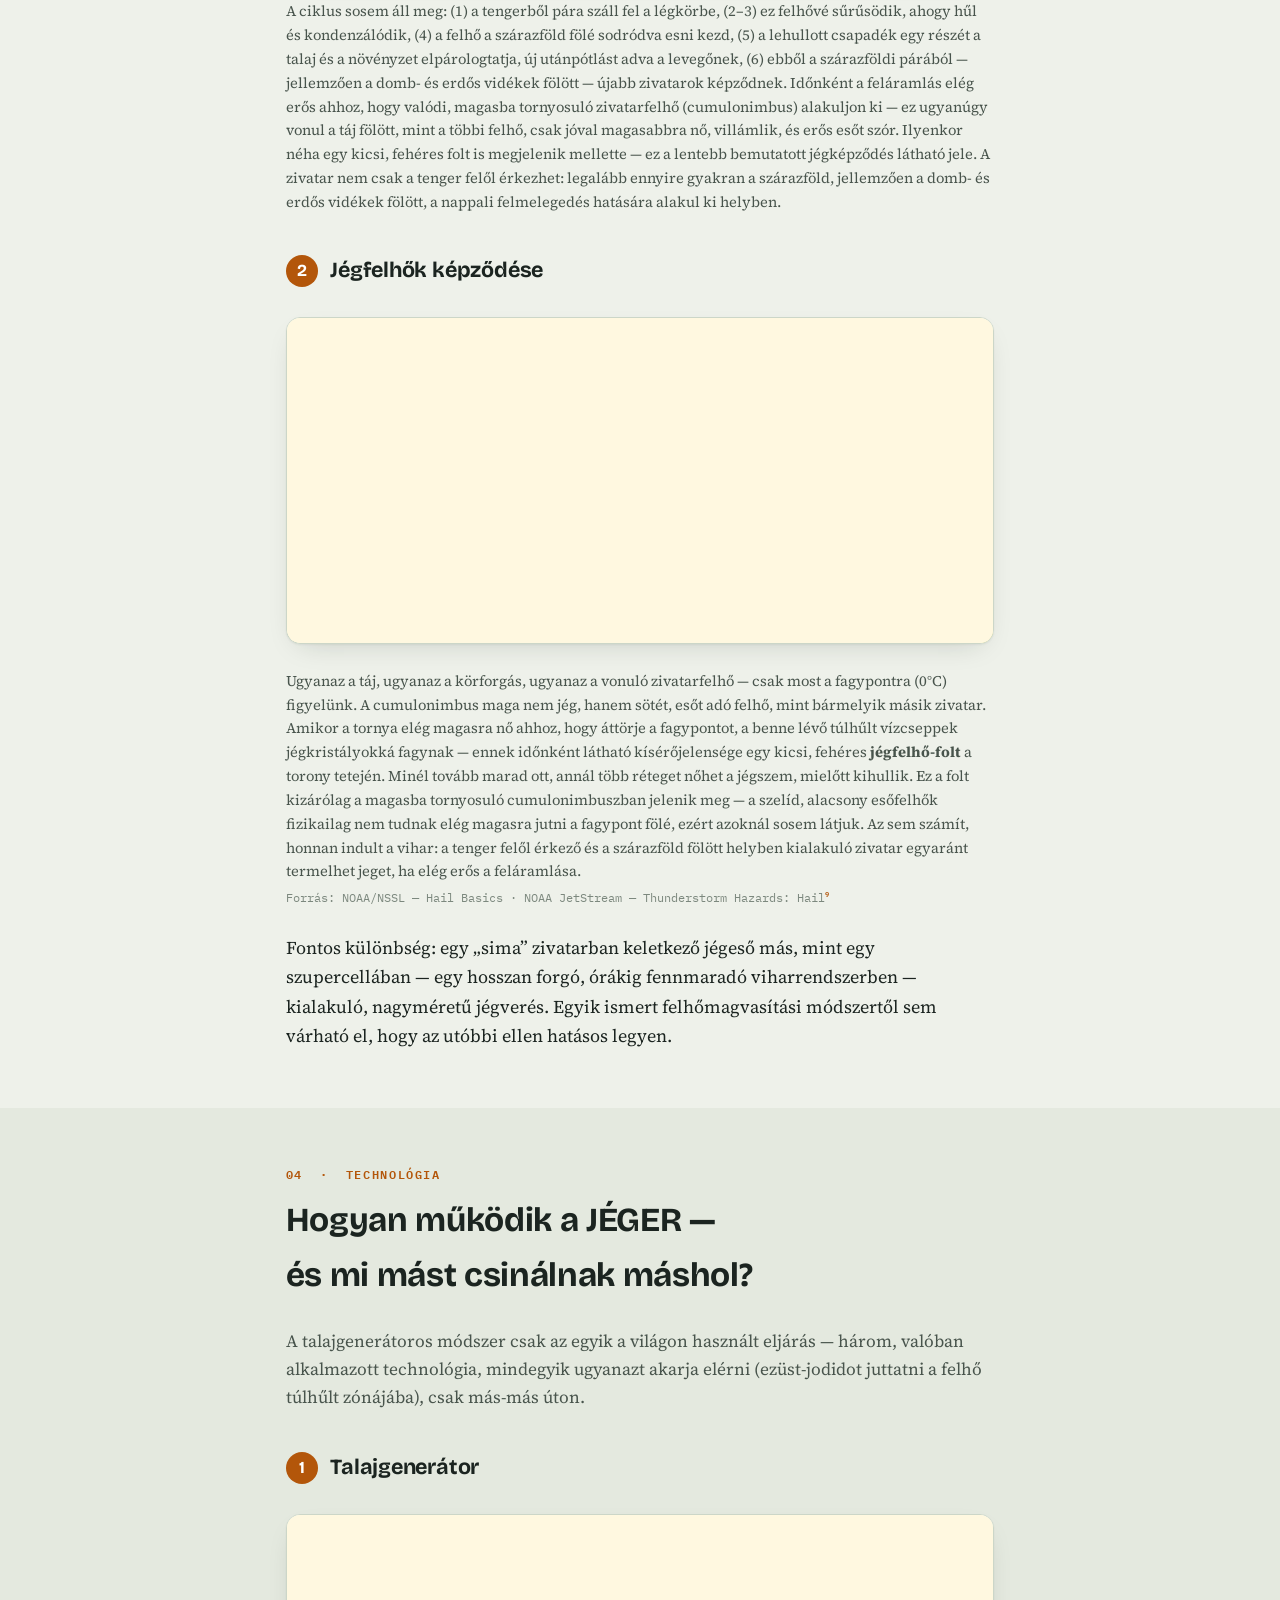
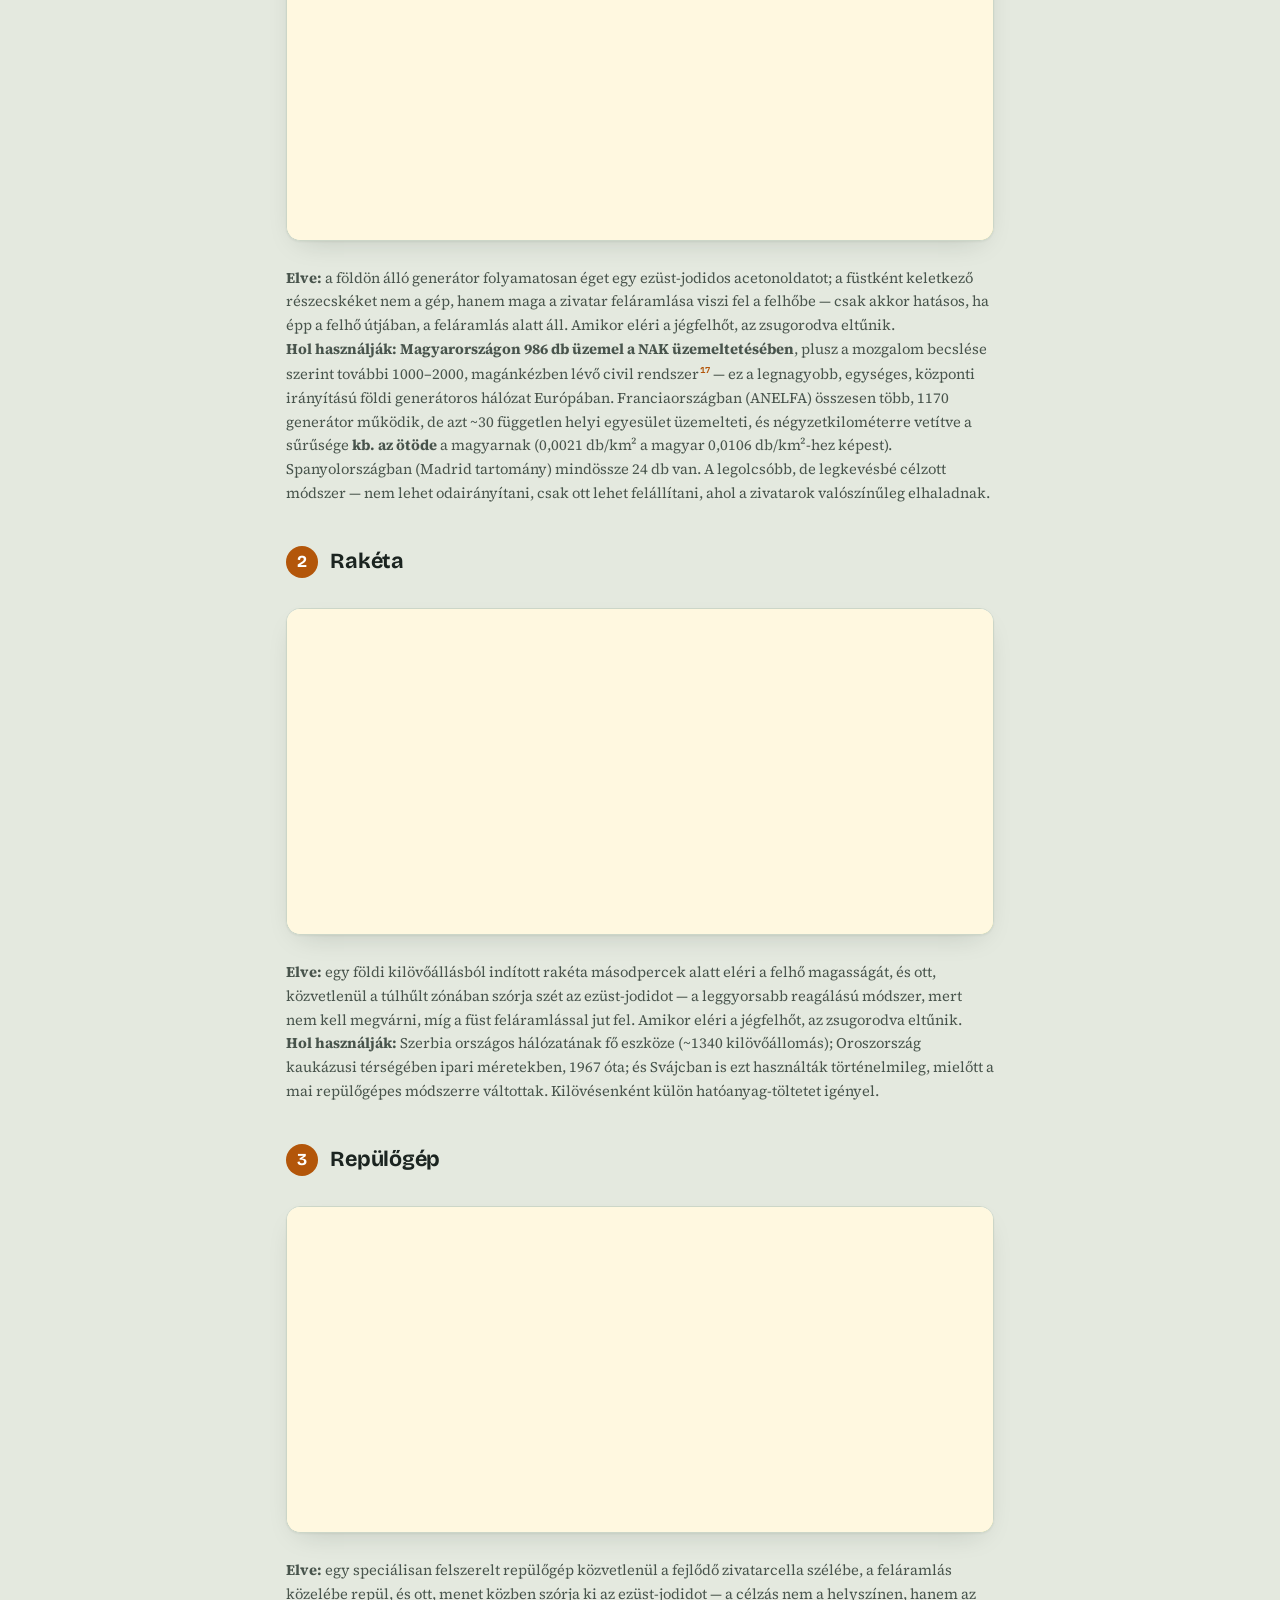
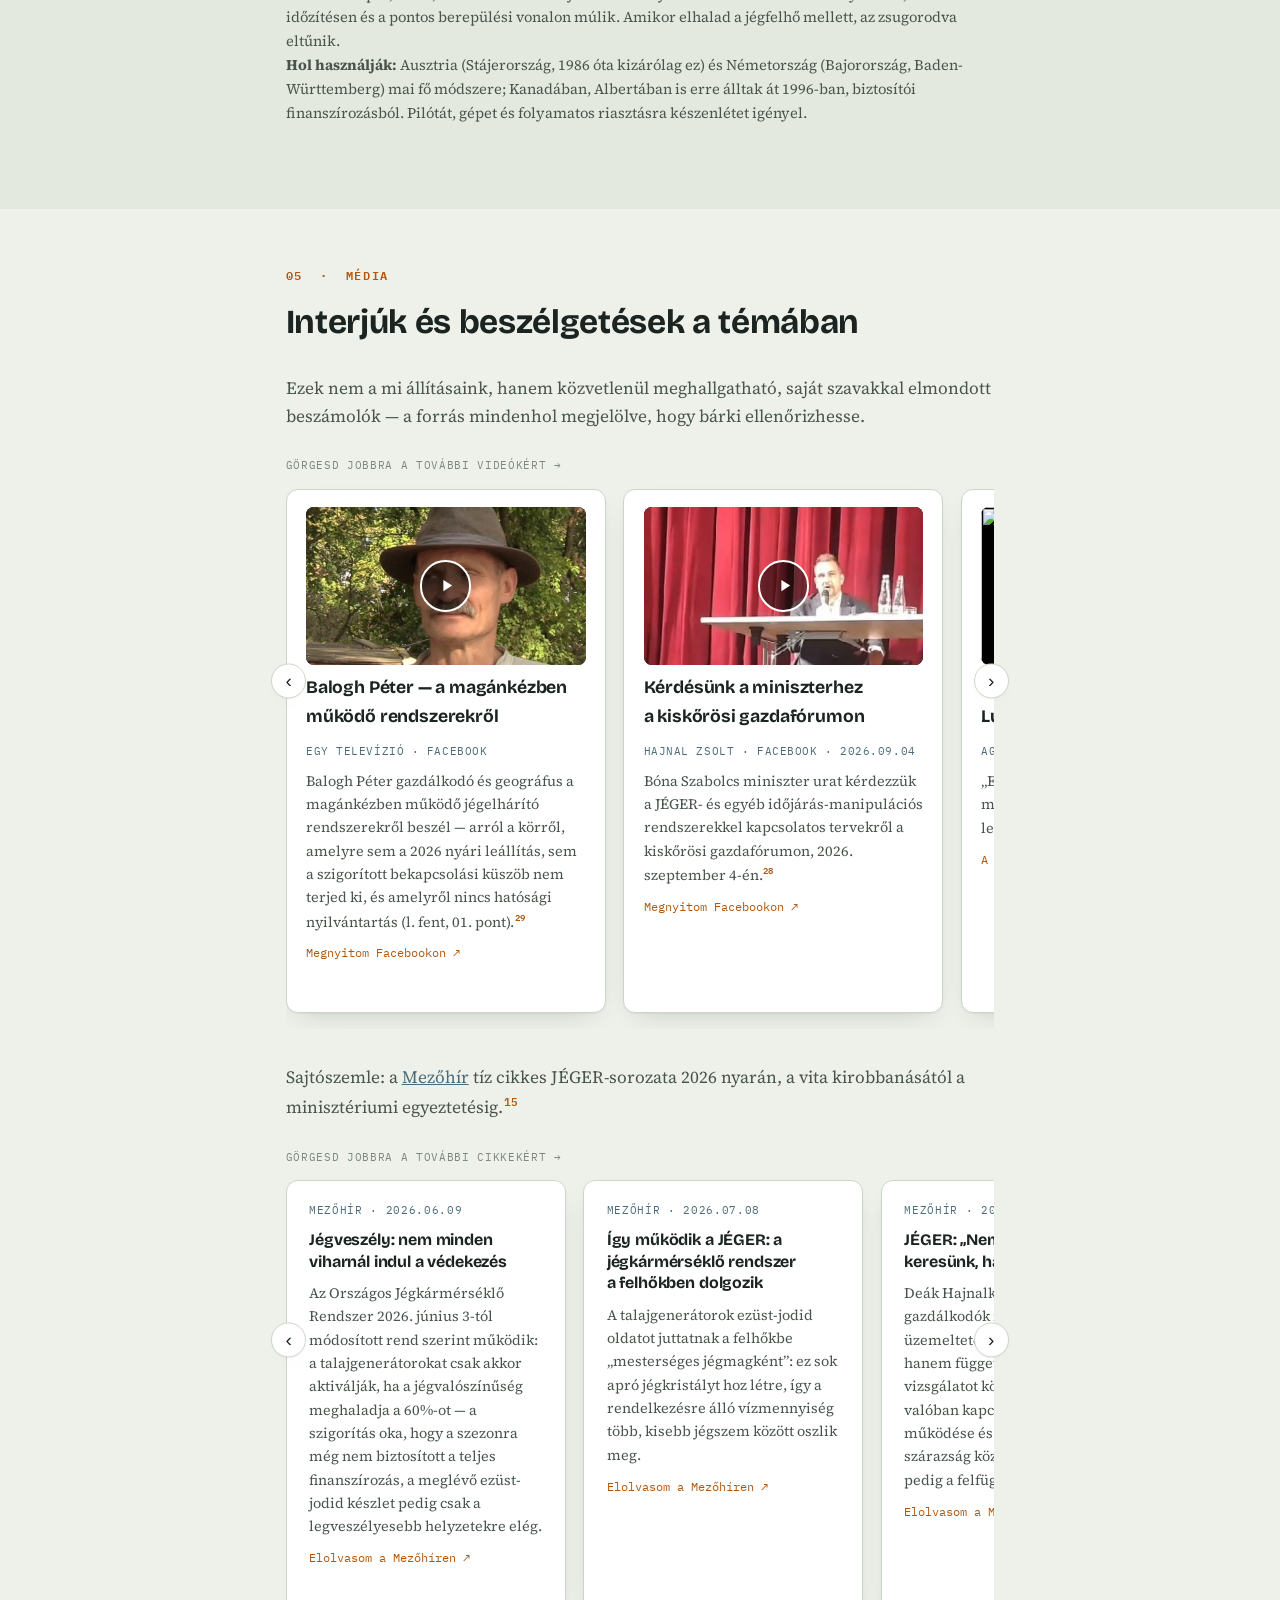
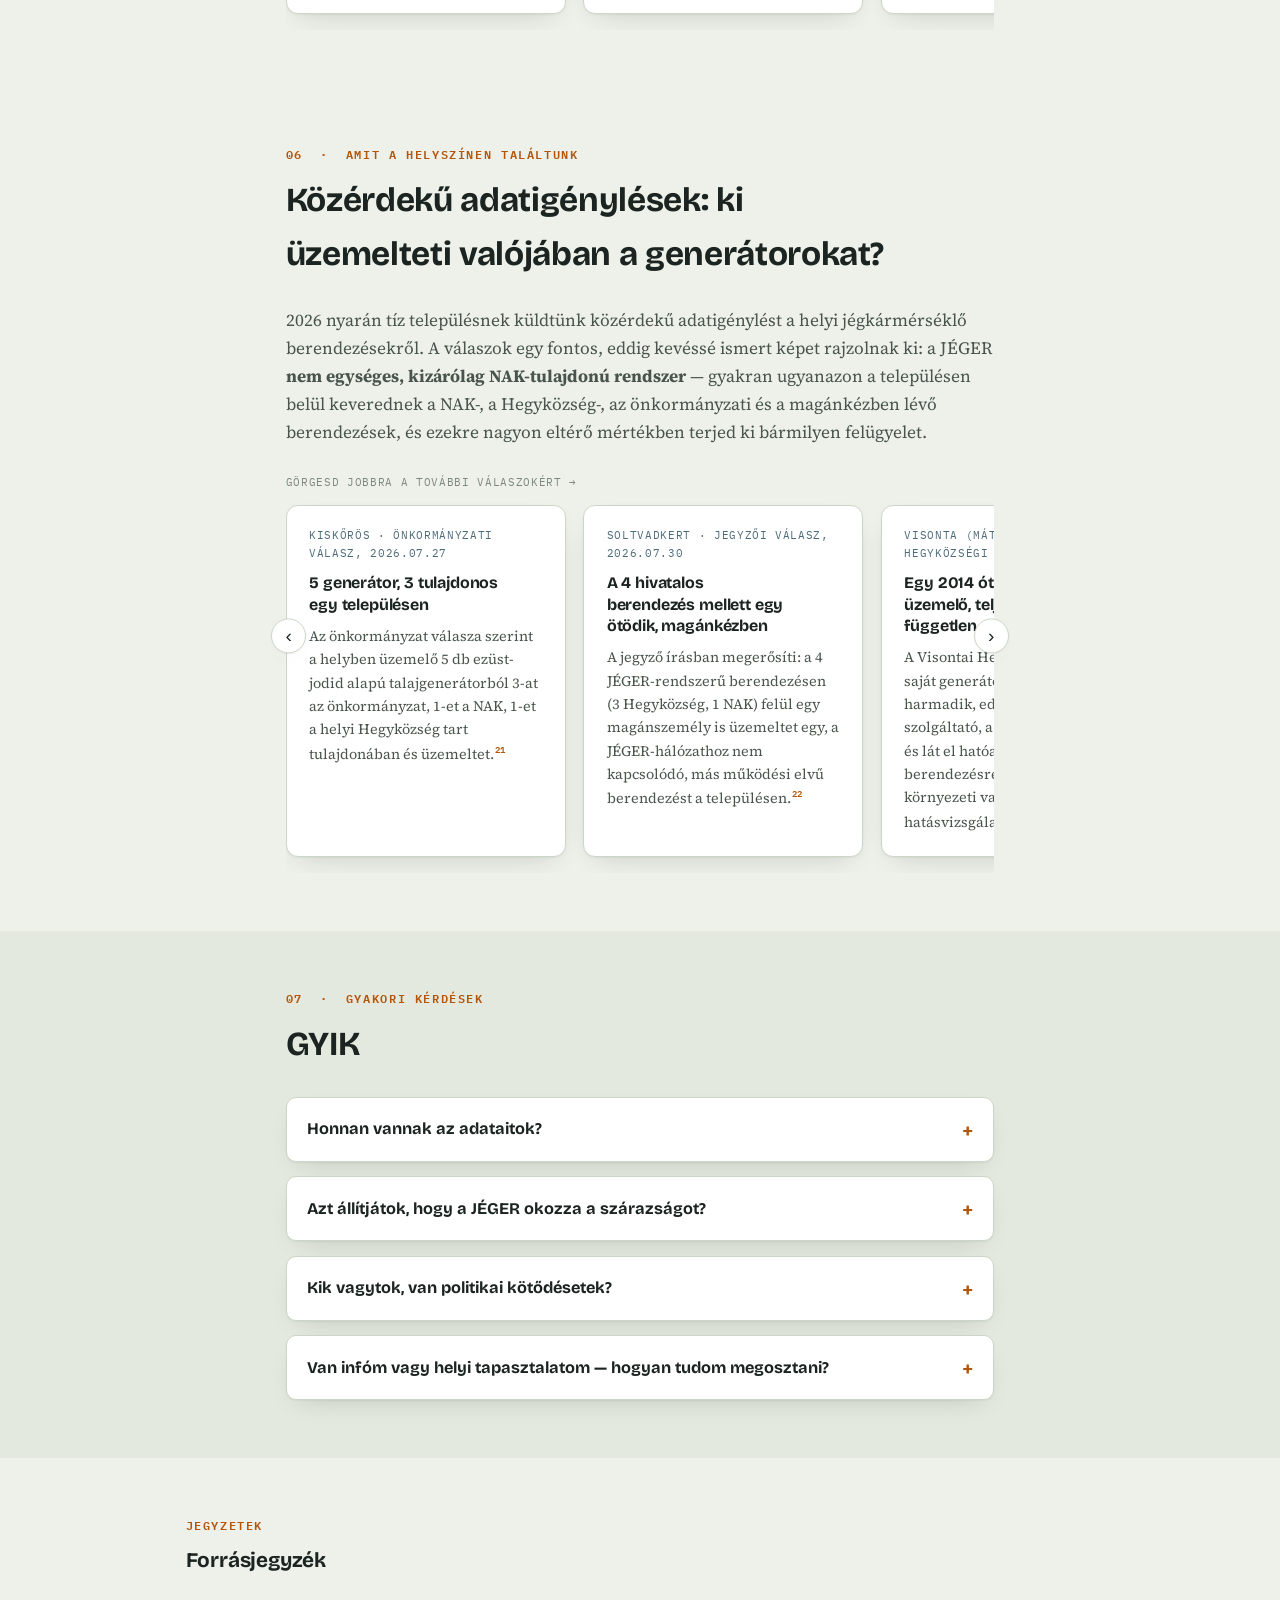
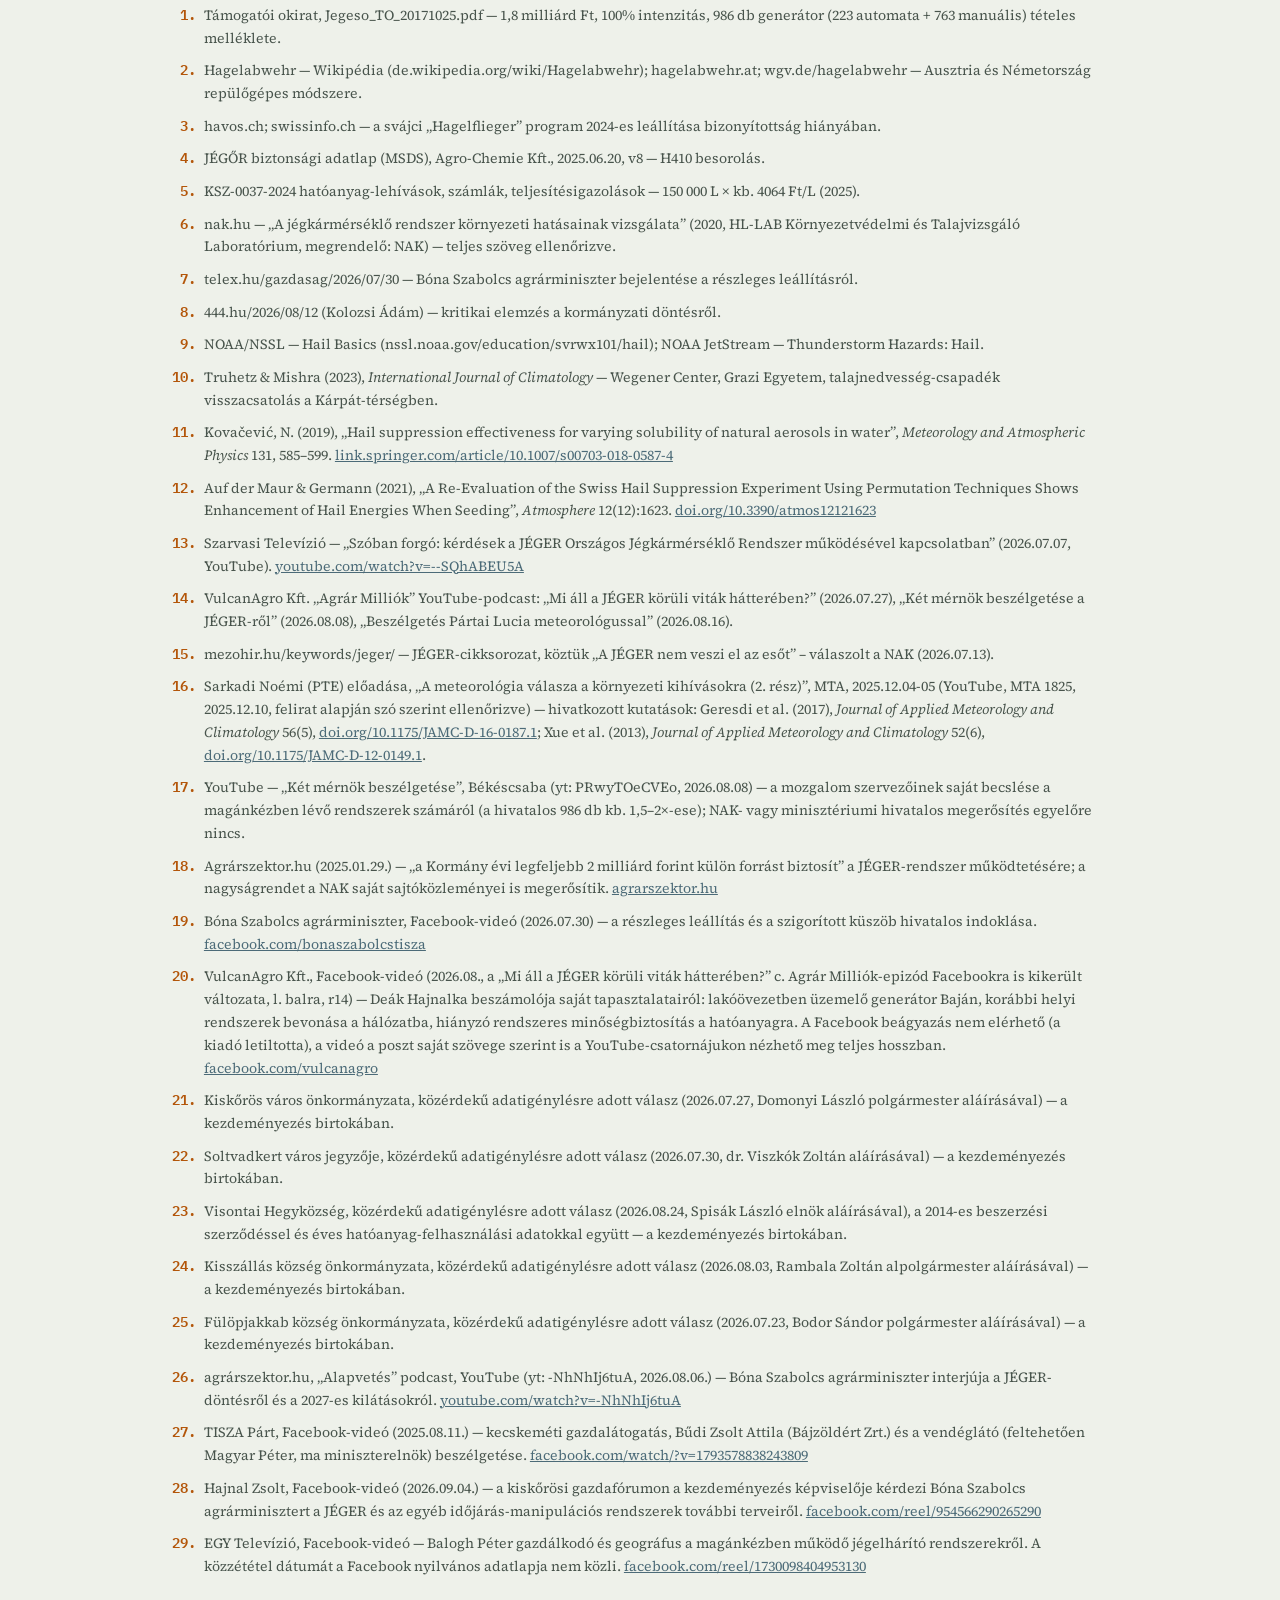
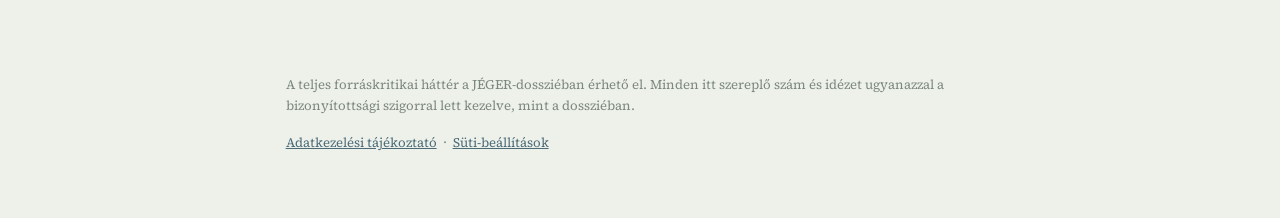
==== commit ab268a16: "Retitle section 05 as Média and give the CTA a contact address The hero eyebrow now names the STOP J" ====
--- a/infotainment/index.html
+++ b/infotainment/index.html
@@ -662,7 +662,7 @@
 </div>
 <div class="hero">
   <div class="wrap">
-    <div class="eyebrow reveal">JÉGER-kezdeményezés &nbsp;·&nbsp; nyilvános háttéranyag</div>
+    <div class="eyebrow reveal">STOP JÉGER-kezdeményezés &nbsp;·&nbsp; amit tudni érdemes</div>
     <h1 class="reveal d1">Ki felügyeli, ami a felhőink fölé kerül?</h1>
     <p class="lede reveal d2">Magyarországon 986 hivatalos, ezüst-jodidot kibocsátó talajgenerátor működik a NAK üzemeltetésében<sup class="cite"><a href="#r1">1</a></sup> — plusz a mozgalom becslése szerint további <b>1000–2000, magánkézben lévő</b> civil rendszer (napelemparkok, ipari létesítmények, magánbirtokok)<sup class="cite"><a href="#r17">17</a></sup>. Ez utóbbi (a hivatalos hálózat) Európa legnagyobb, <b>egységes, központi állami irányítású</b> földi generátoros hálózata<sup class="cite"><a href="#r2">2</a></sup>. A magánrendszerek számáról nincs hivatalos nyilvántartás. Egyikre sincs folyamatos, független hatósági felügyelet.</p>
     <div class="statline reveal d3">
@@ -748,7 +748,7 @@
       <div class="profile-card">
         <div class="avatar avatar-cta" aria-hidden="true">+</div>
         <div class="who"><h3>+ te is lehetsz</h3><span class="role">gazdálkodó · szakértő · szomszéd</span></div>
-        <p>Ha generátor üzemel a közeled, gazdálkodóként érint a rendszer, vagy szakértőként tudsz hozzászólni — keress minket. A cél egy nyilvánosan ellenőrizhető, sokszereplős dosszié, nem egyetlen hang.</p>
+        <p>Ha szeretnél szakértőként hozzászólni, vagy kérdésed van a kezdeményezésünkkel kapcsolatban, keress minket az <a href="mailto:info@stopjeger.hu">info@stopjeger.hu</a> mailcímen.</p>
         <p style="margin-top:.2rem"><b>Addig is tehetsz egy lépést:</b> <a href="/kerdoiv" target="_blank" rel="noopener">vegyél részt a közvélemény-kutatásunkban</a>, és csatlakozz a hírlevelünkhöz, hogy mindig értesülj a mozgalmunkat érintő fejleményekről.</p>
       </div>
     </div>
@@ -1409,7 +1409,7 @@
 <section id="hangok">
   <div class="wrap">
     <div class="section-head">
-      <span class="eyebrow">05 &nbsp;·&nbsp; Amit ők maguk mondanak</span>
+      <span class="eyebrow">05 &nbsp;·&nbsp; Média</span>
       <h2>Interjúk és beszélgetések a témában</h2>
     </div>
     <p class="lead-p">Ezek nem a mi állításaink, hanem közvetlenül meghallgatható, saját szavakkal elmondott beszámolók — a forrás mindenhol megjelölve, hogy bárki ellenőrizhesse.</p>
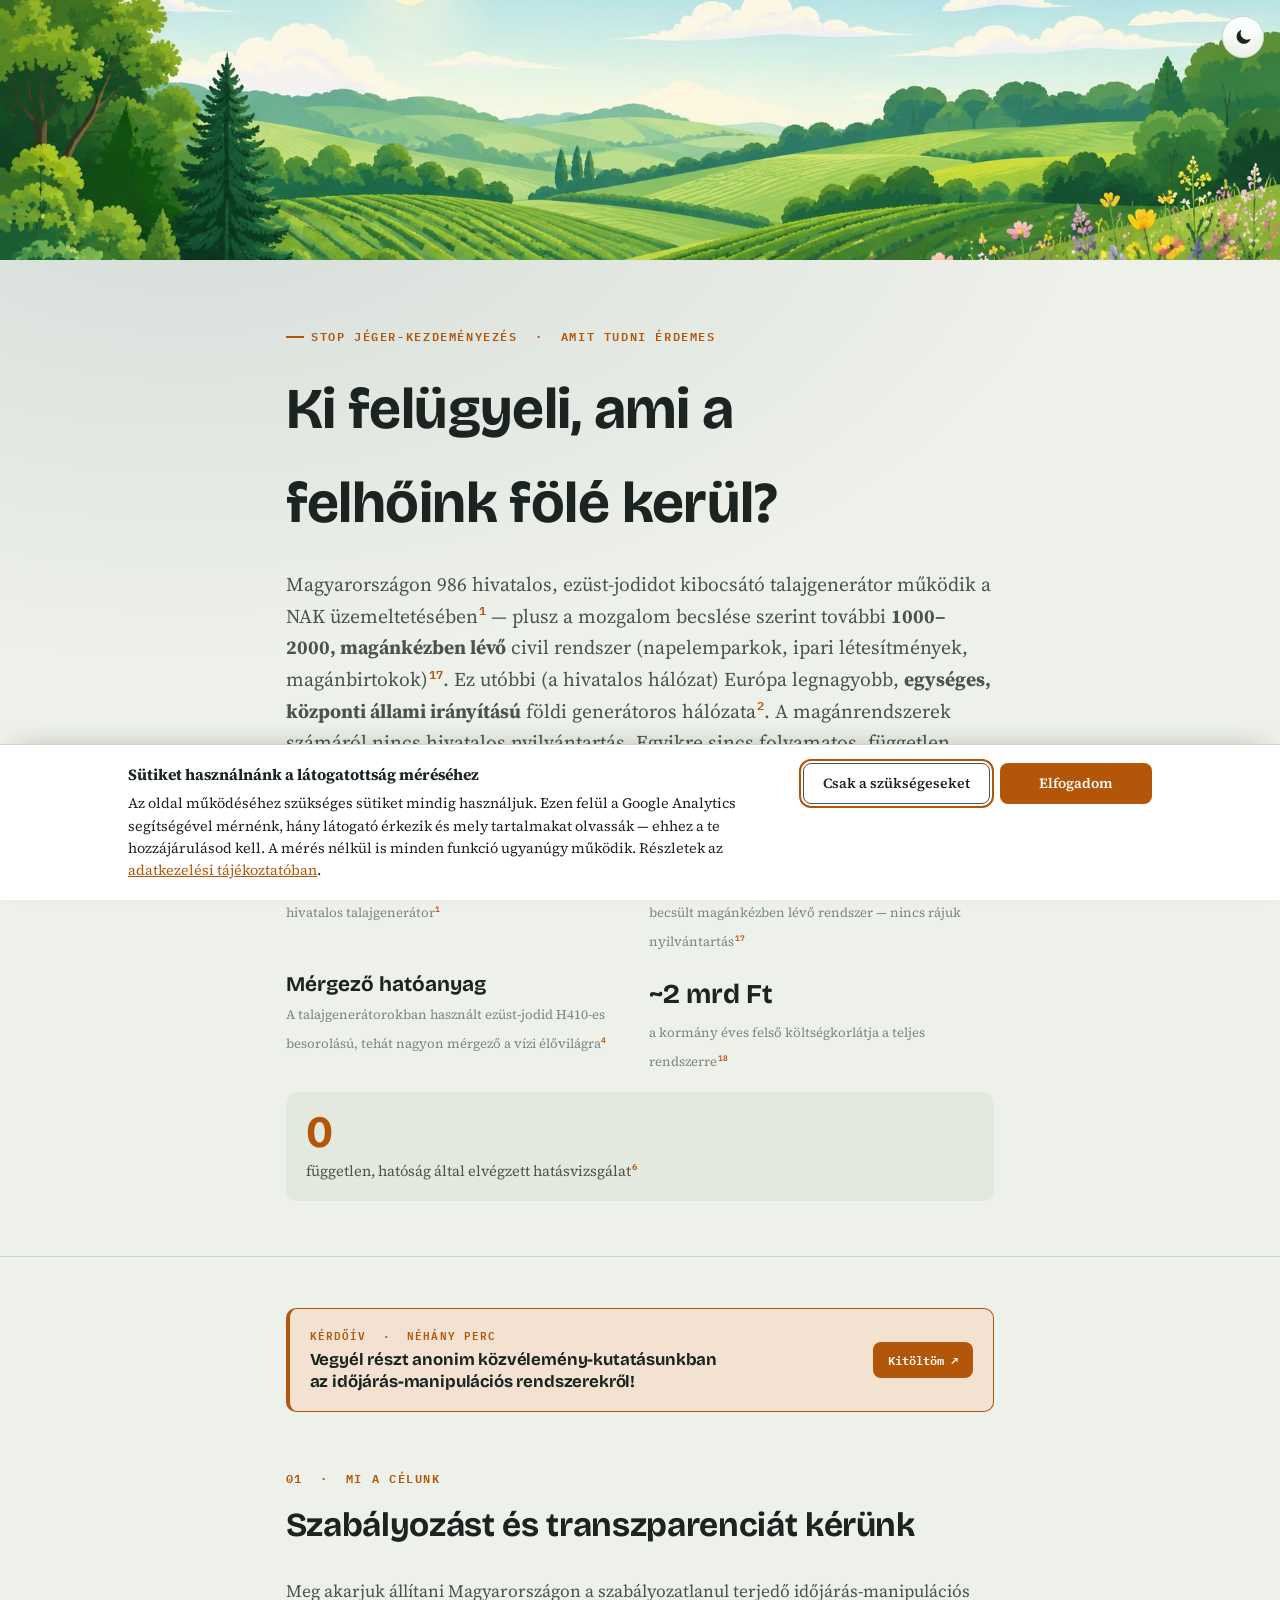
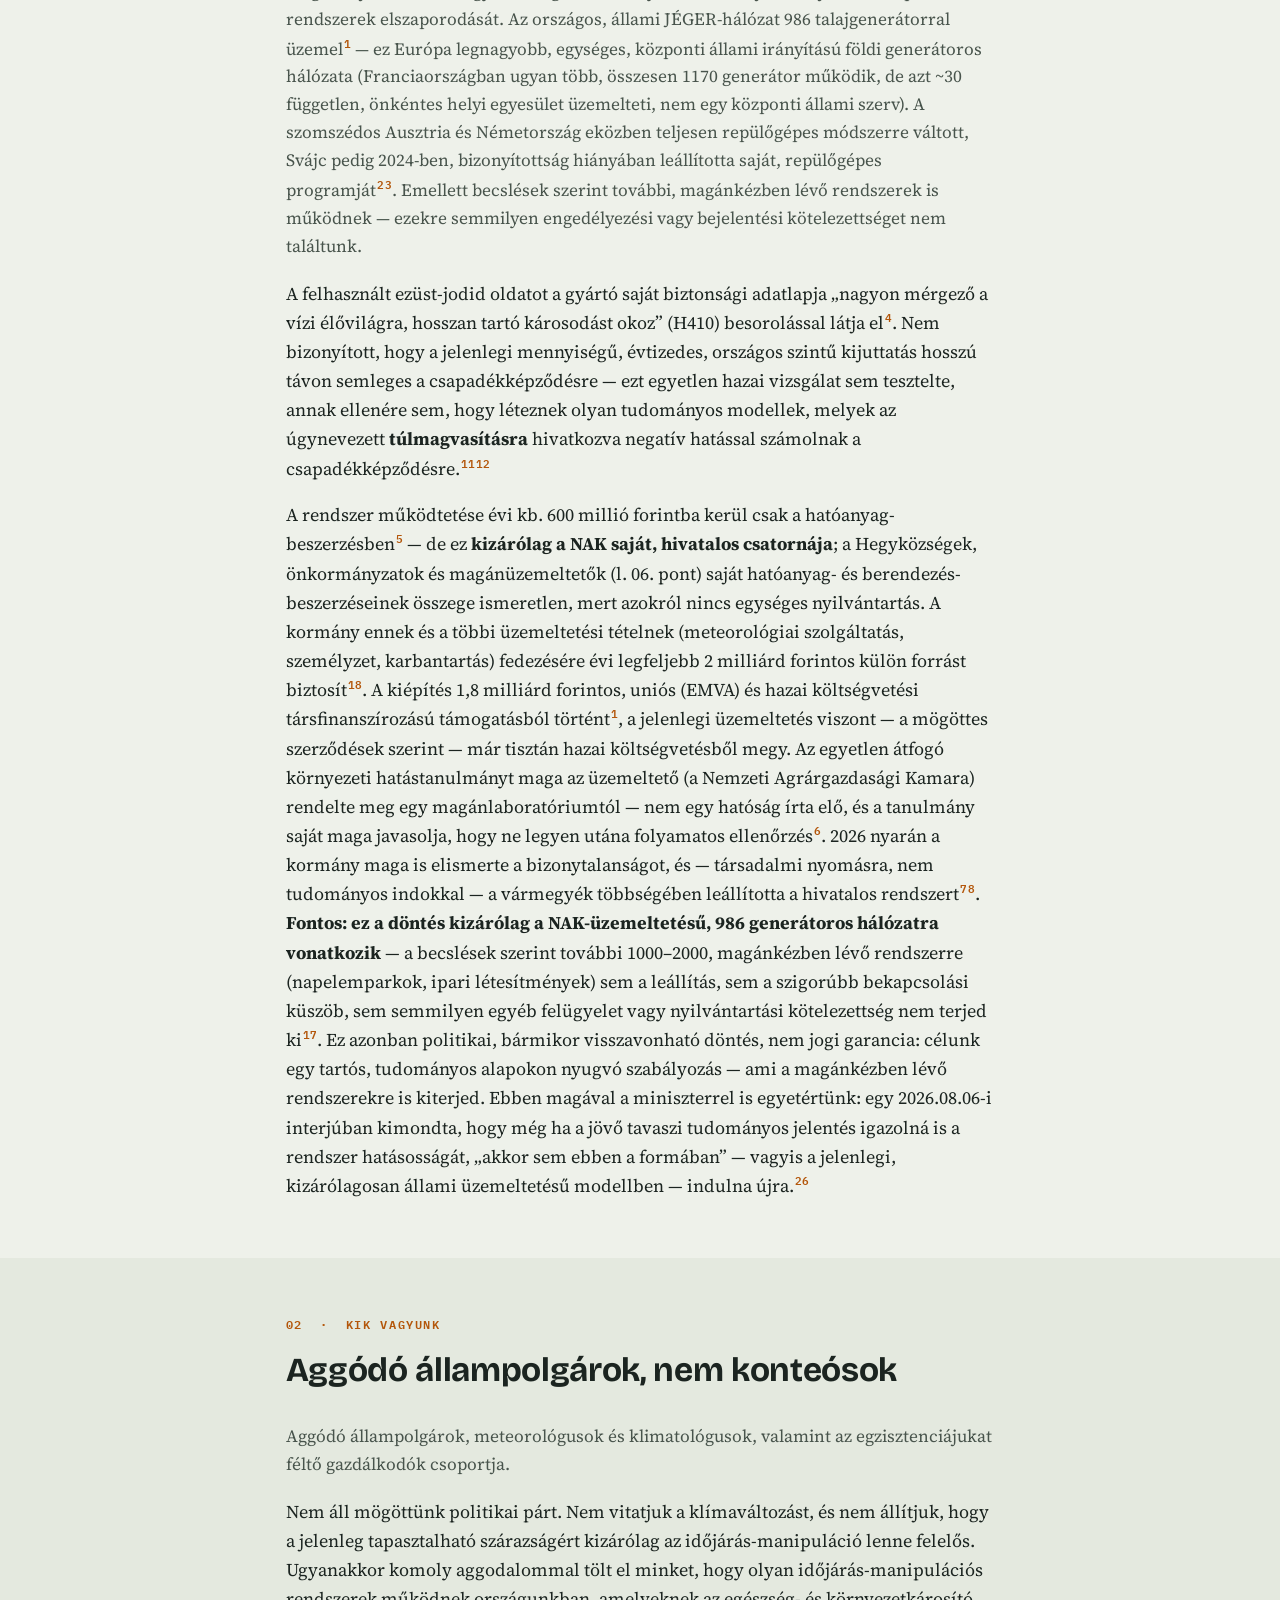
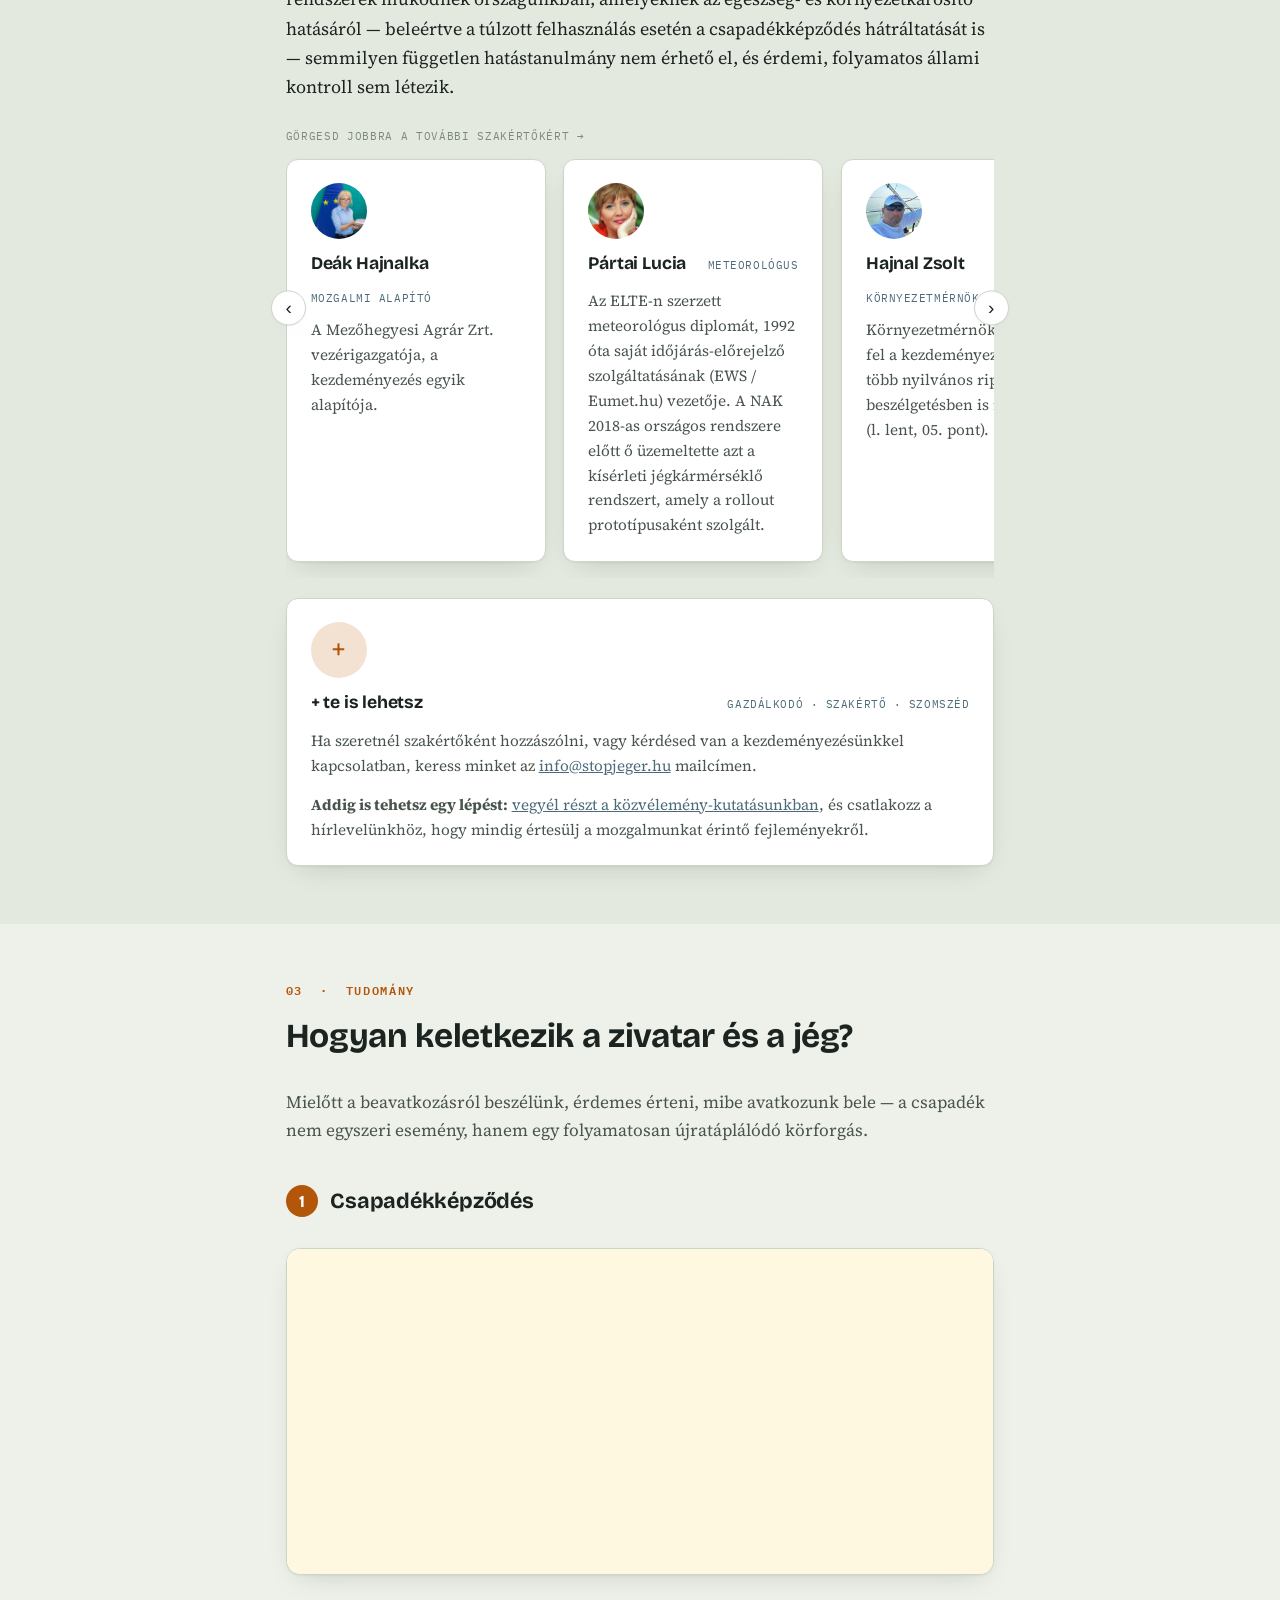
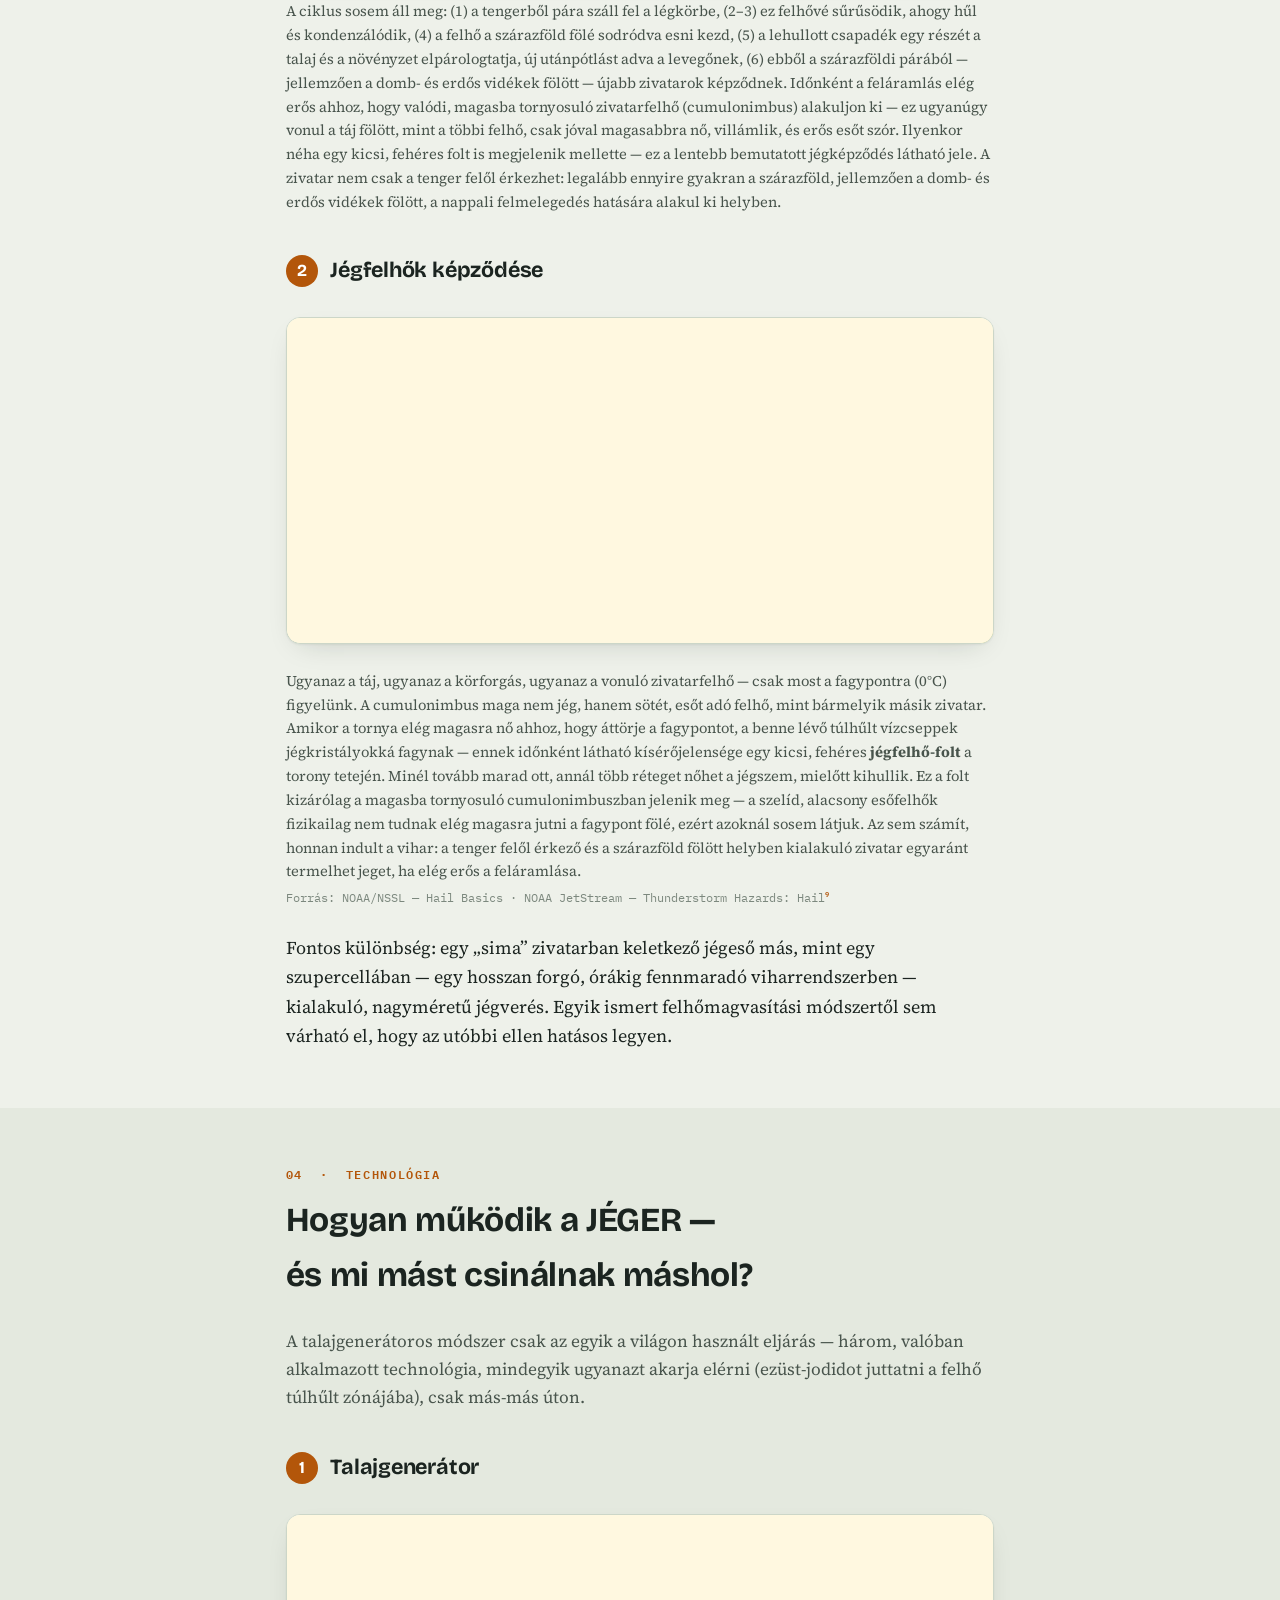
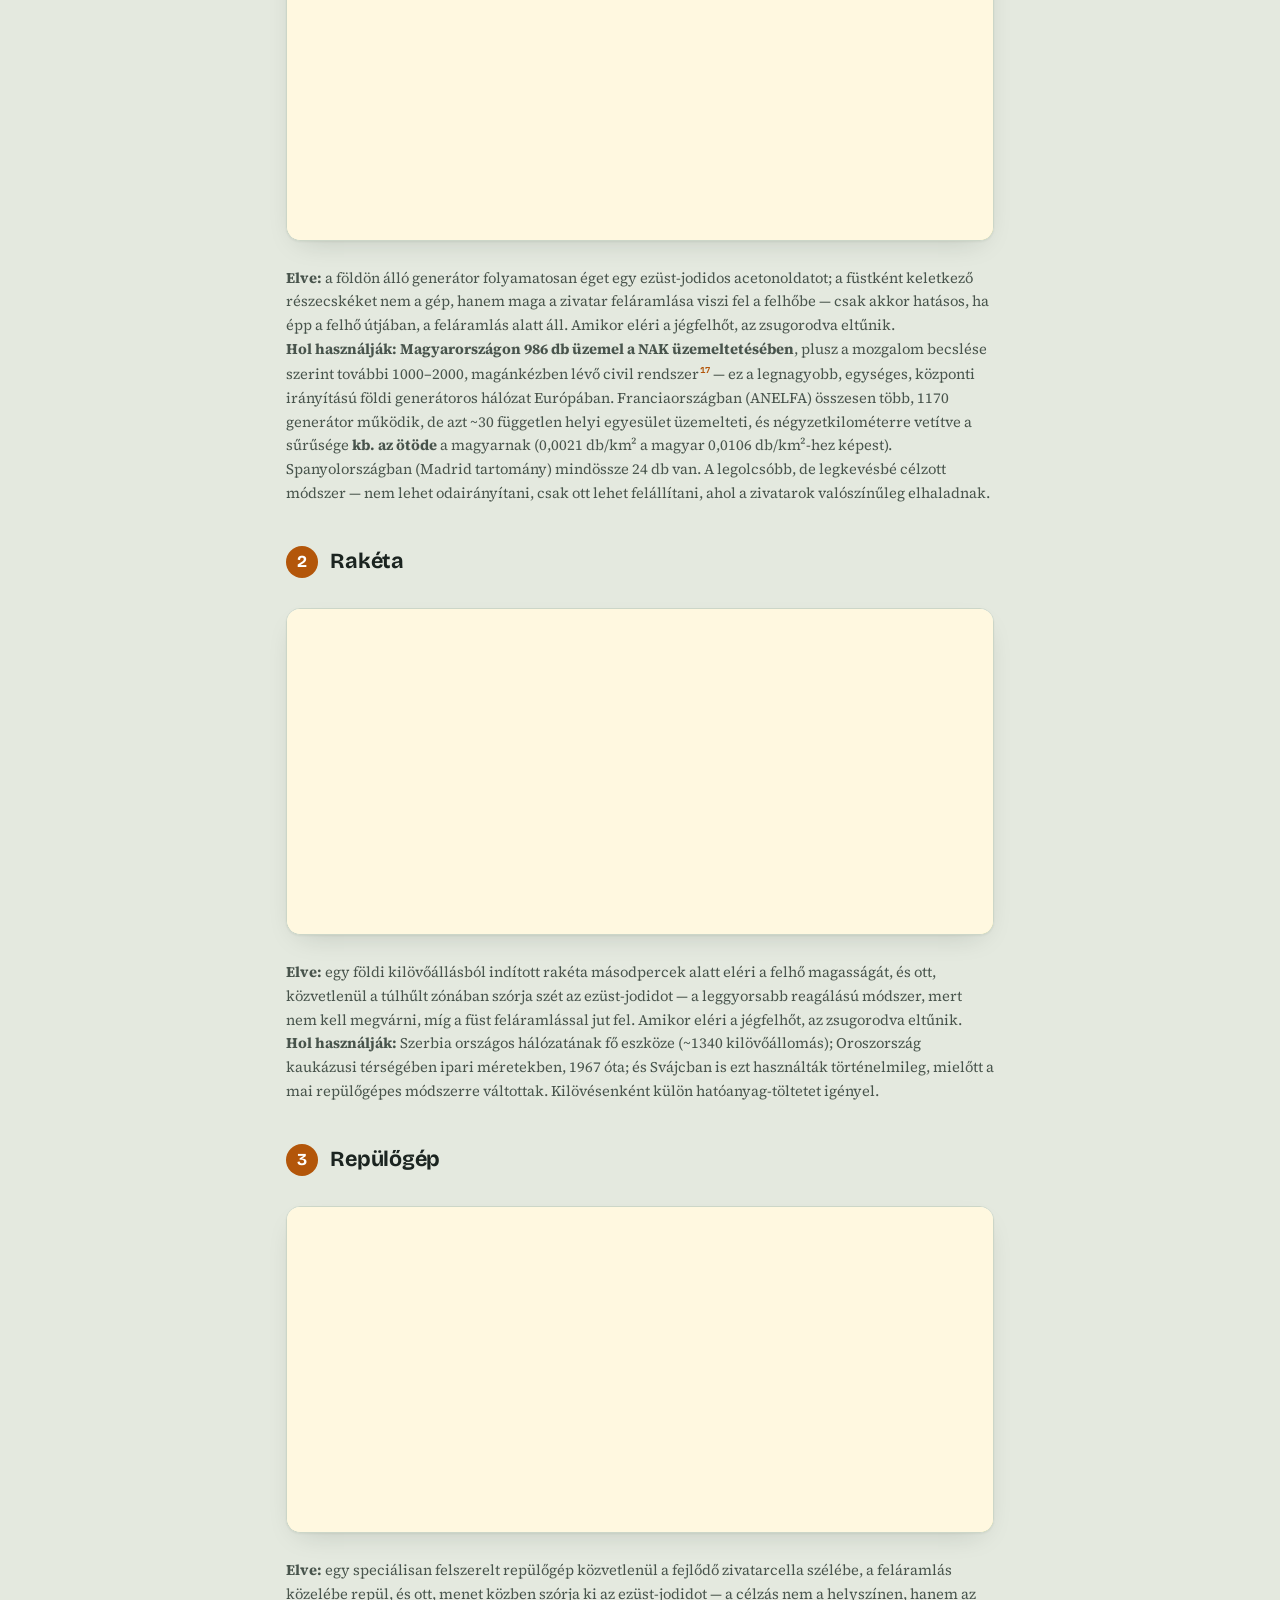
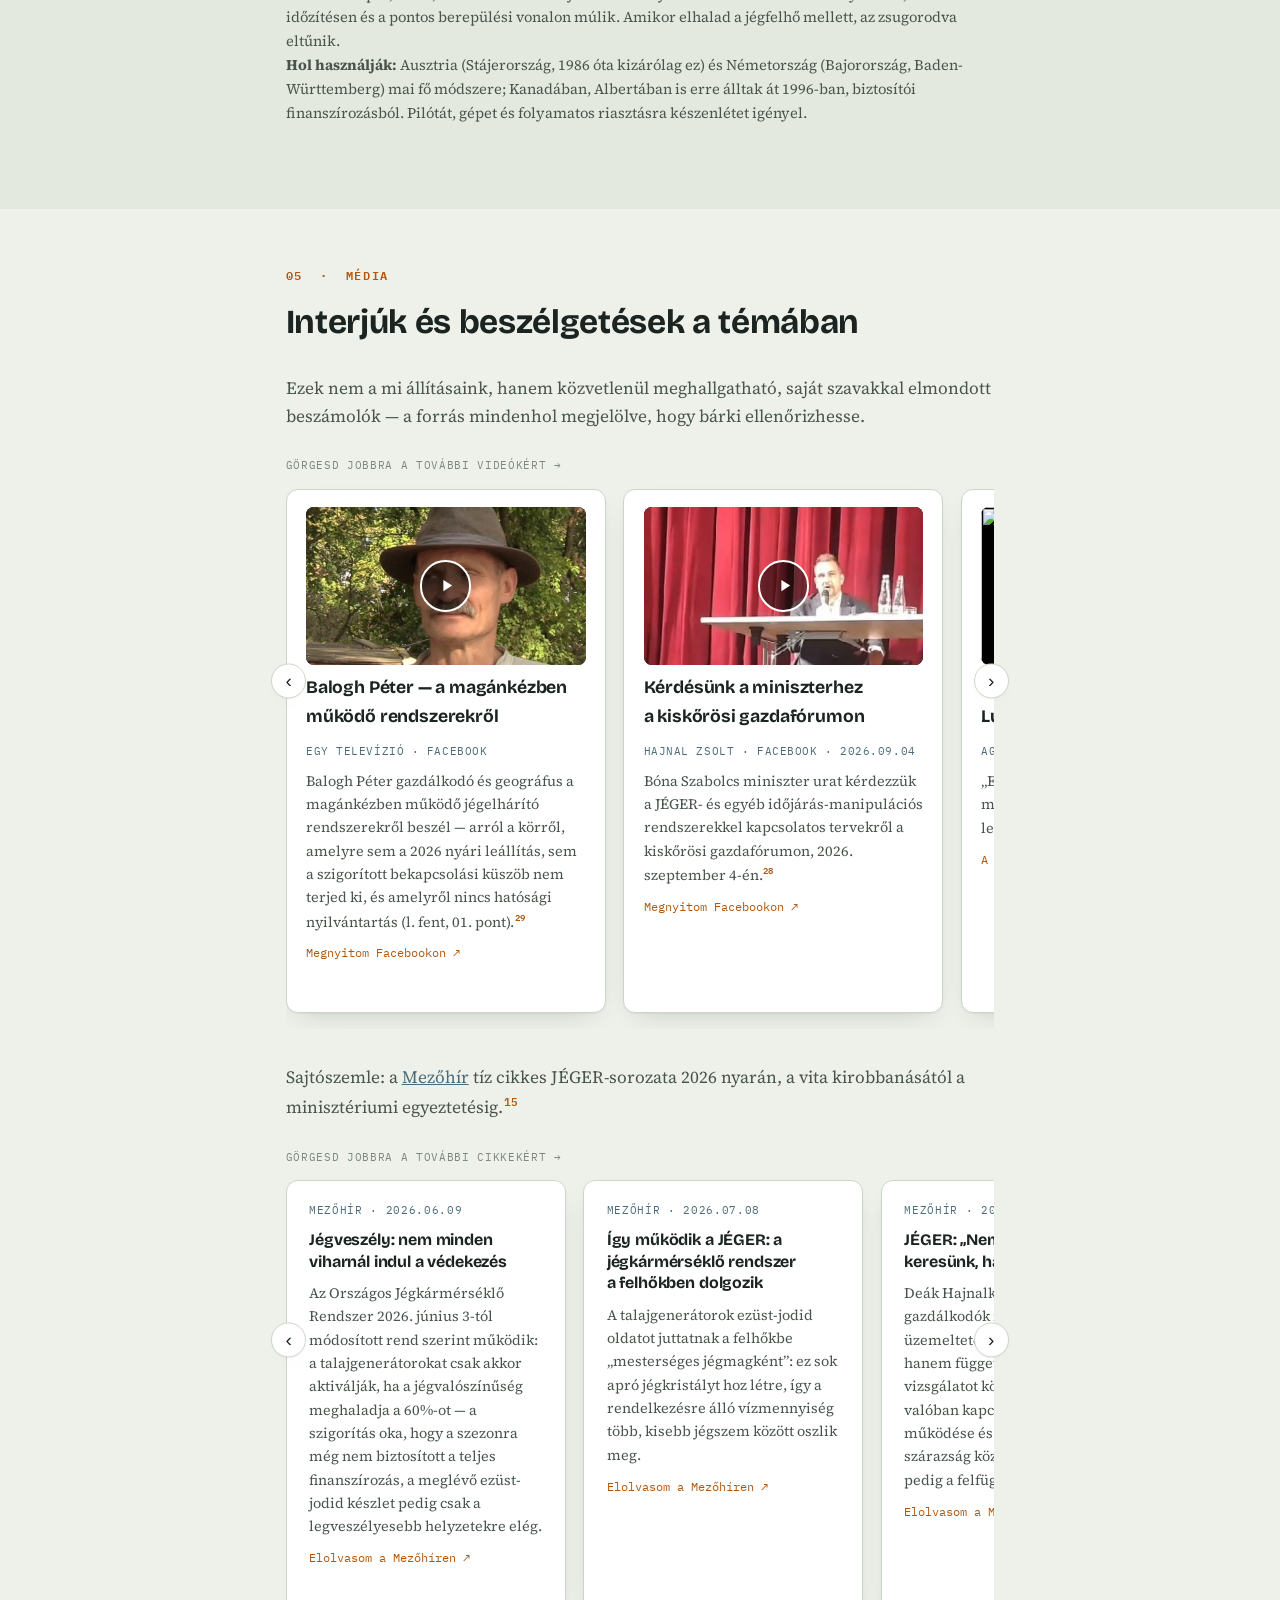
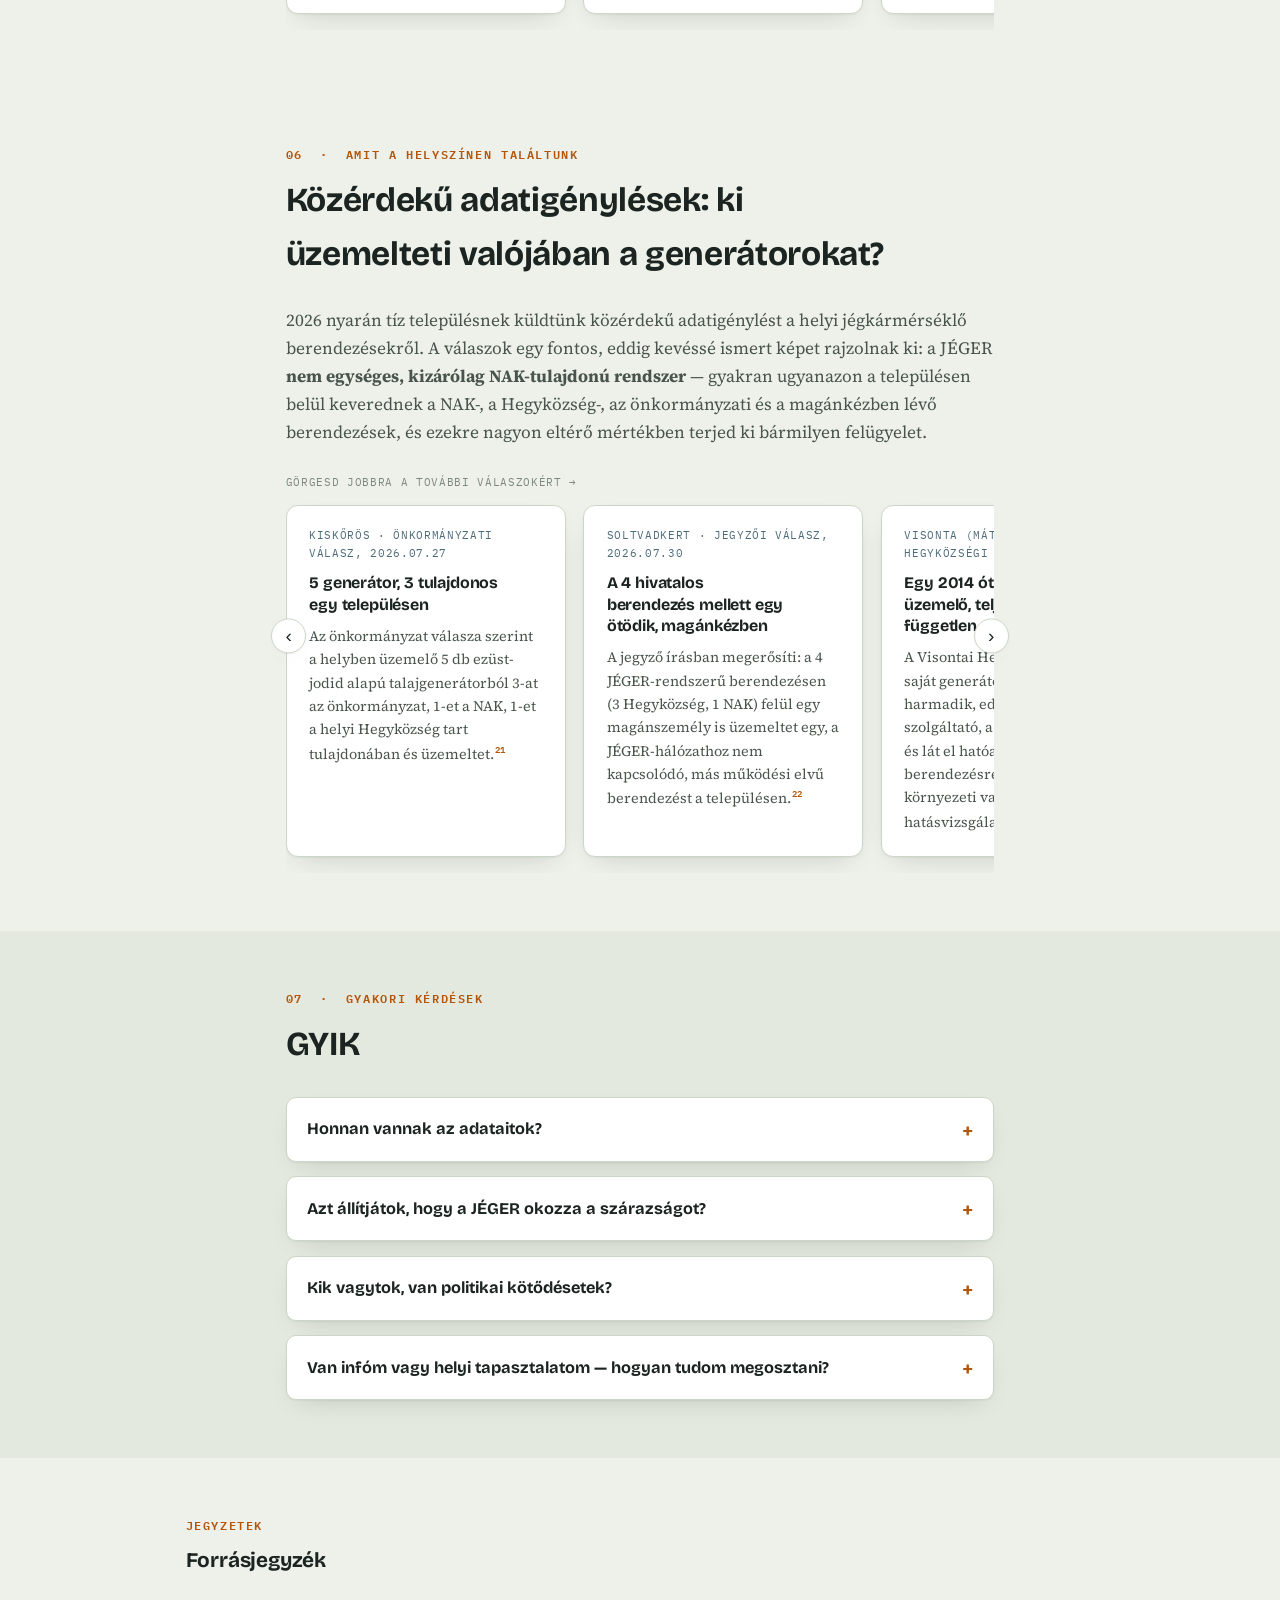
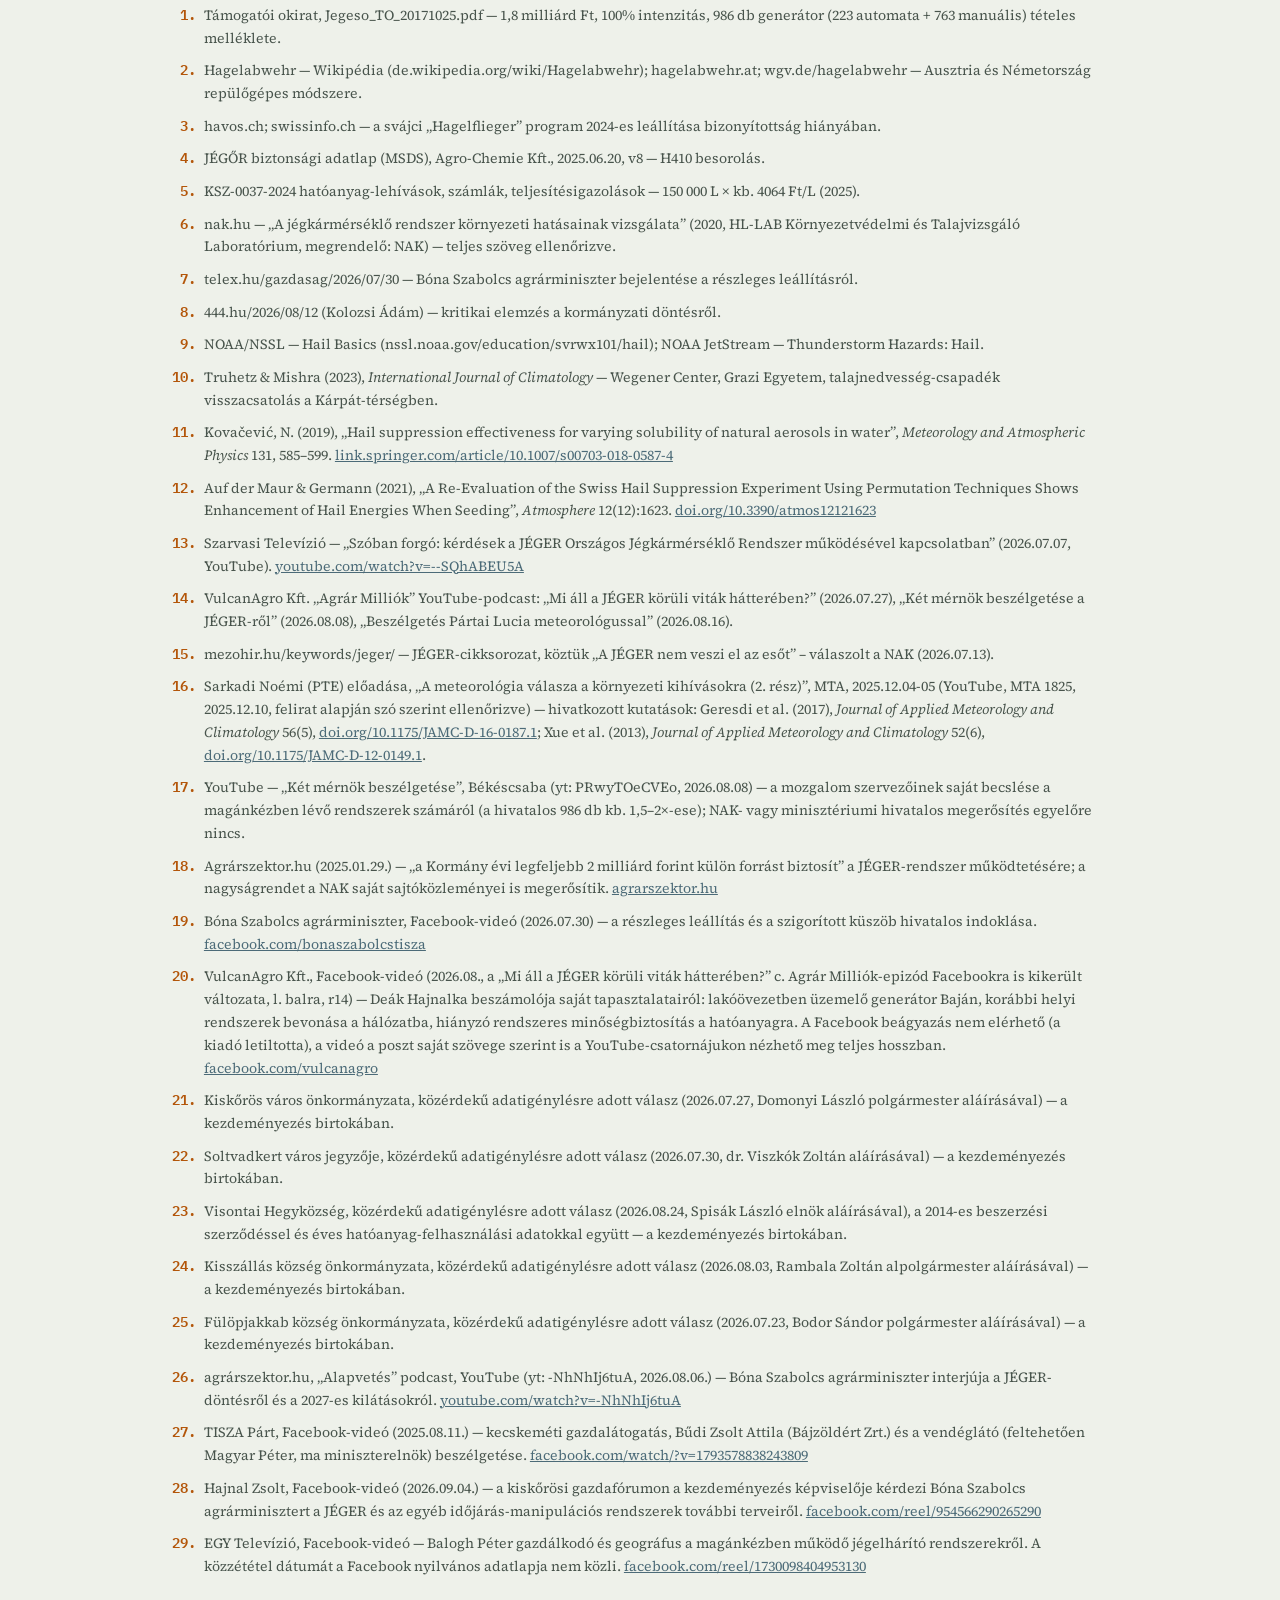
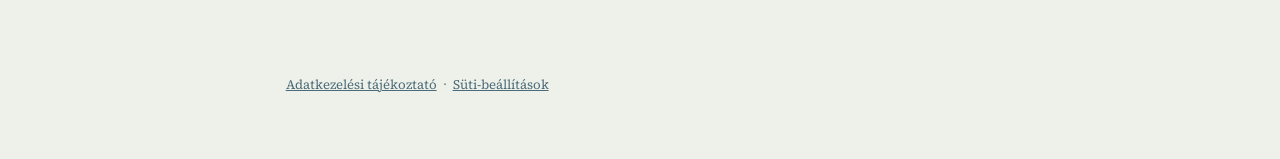
==== commit 1dc9ad66: "Drop the dossier note from the footer It described how the page was sourced rather than telling the " ====
--- a/infotainment/index.html
+++ b/infotainment/index.html
@@ -1722,8 +1722,7 @@
 
 <footer>
   <div class="wrap">
-    A teljes forráskritikai háttér a JÉGER-dossziéban érhető el. Minden itt szereplő szám és idézet ugyanazzal a bizonyítottsági szigorral lett kezelve, mint a dossziéban.
-    <p style="margin-top:1rem">
+    <p style="margin:0">
       <a href="/adatkezeles.html">Adatkezelési tájékoztató</a>
       &nbsp;·&nbsp;
       <a href="#" data-cookie-settings>Süti-beállítások</a>
